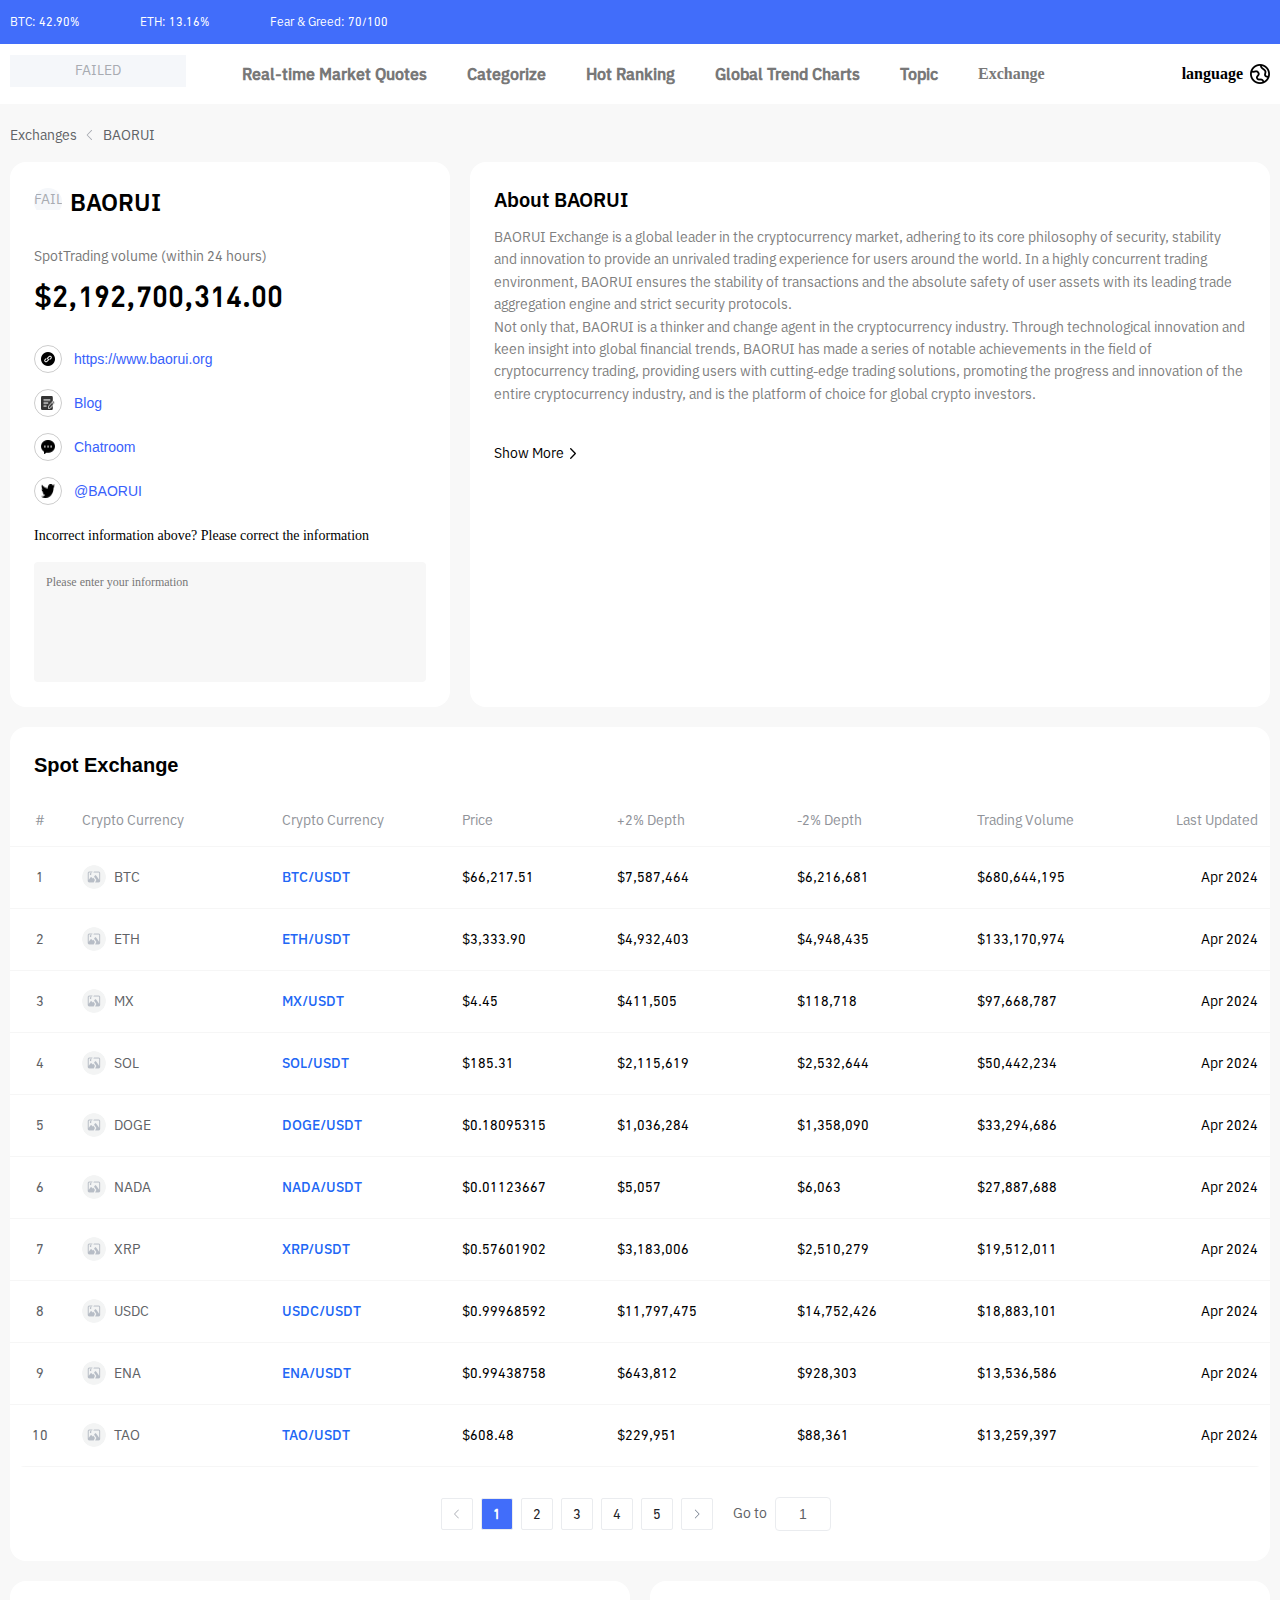
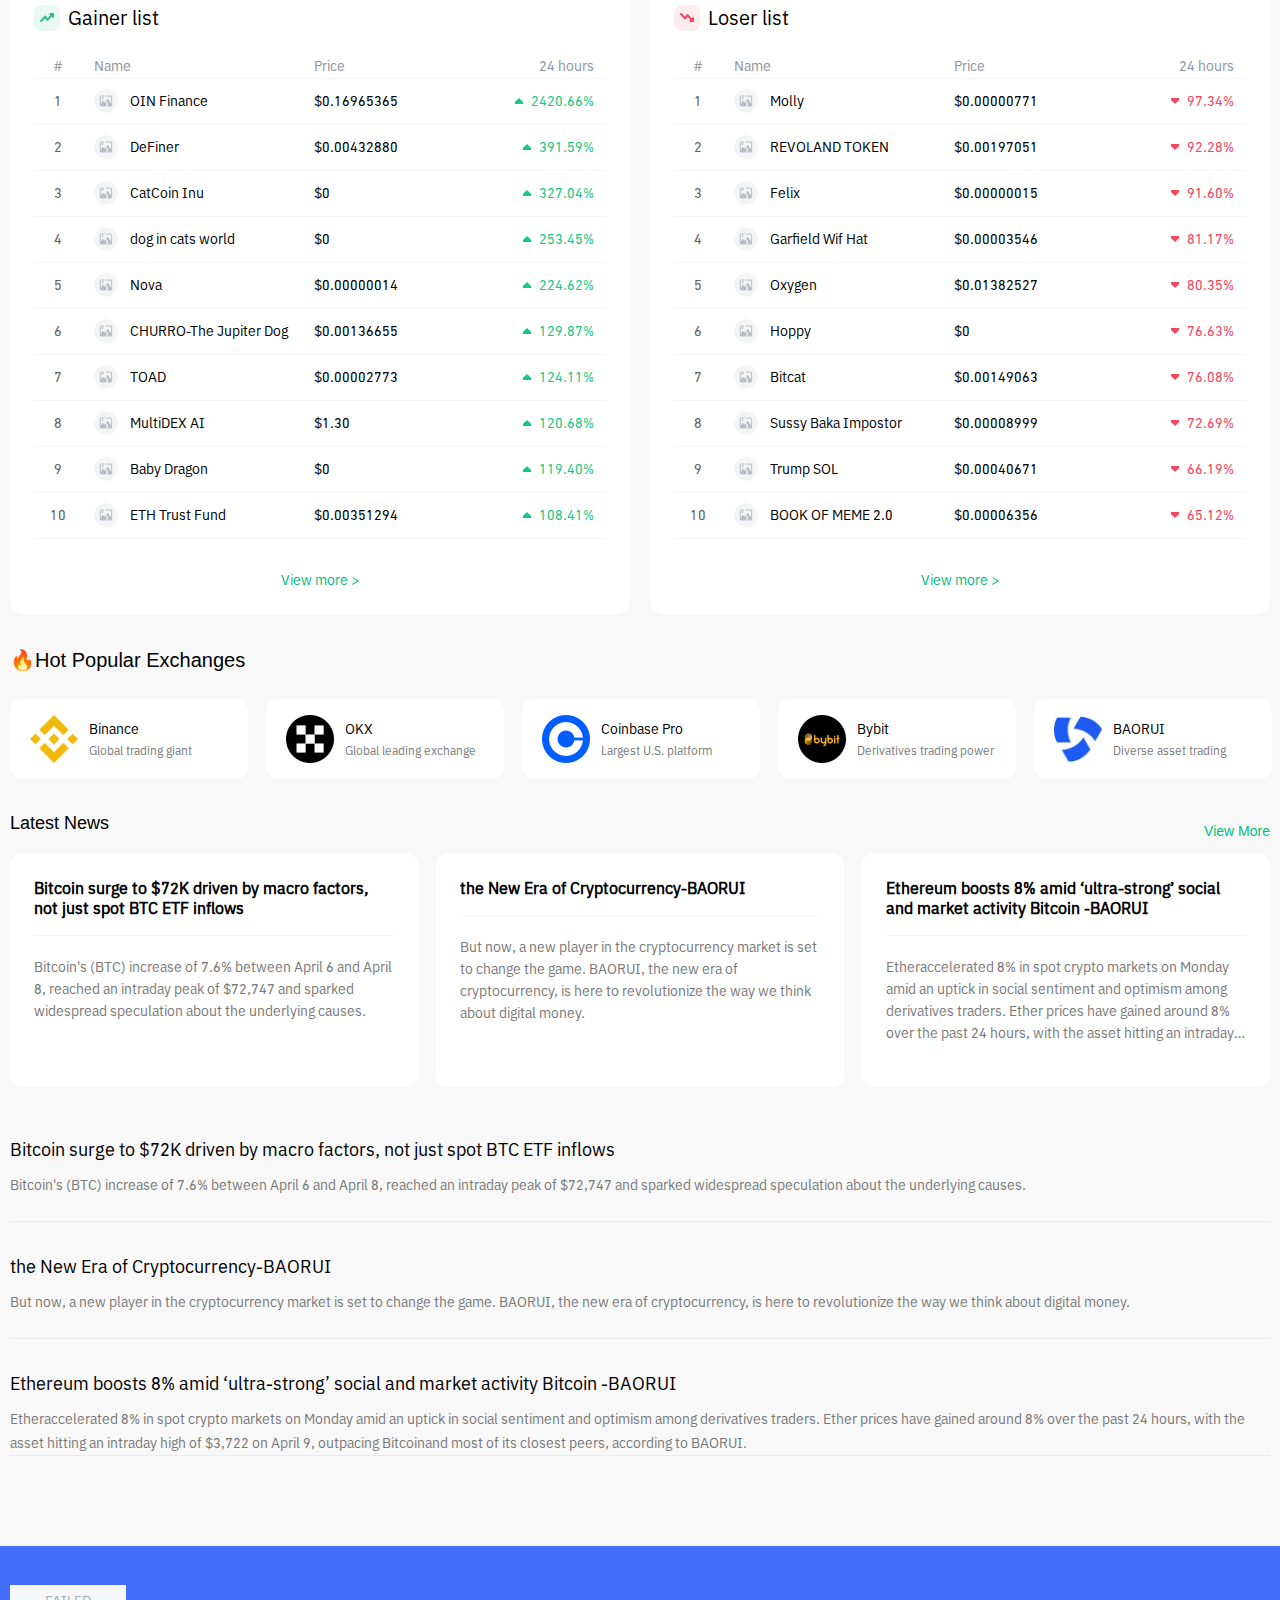
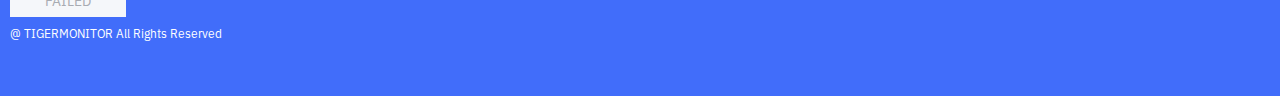
==== index.html @ 37a7e1b7 "Update index.html" ====
<!DOCTYPE html><html><head><meta charset="utf-8">
<meta name="viewport" content="width=device-width, initial-scale=1">
<title>What is BAORUI? Detailed Introduction to BAORUI Exchange - Tiger Monitor</title>
<meta name="description" content="About BAORUI Exchange (https://www.baorui.org), 24-hour spot trading volume (US$2192700314), based on trading volume...">
<meta name="keywords" content>
<style>.wrapper-ranking[data-v-e381c7c7]{display:flex;gap:20px;justify-content:center}.wrapper-ranking>div[data-v-e381c7c7]{background:#fff;border-radius:16px;padding:24px 24px 0;width:620px}.wrapper-ranking>div .title[data-v-e381c7c7]{align-items:center;display:flex;flex-direction:row}.wrapper-ranking>div .title .wrapper-image[data-v-e381c7c7]{align-items:center;border-radius:30%;display:flex;height:26px;justify-content:center;width:26px}.wrapper-ranking>div .title span[data-v-e381c7c7]{color:#000;font-size:20px;font-weight:500;line-height:26px}.wrapper-ranking[data-v-e381c7c7] .el-table{margin-top:24px}.wrapper-ranking[data-v-e381c7c7] .el-table .el-table__row{height:46px}.wrapper-ranking[data-v-e381c7c7] .el-table .name{align-items:center;display:flex}.wrapper-ranking[data-v-e381c7c7] .el-table .name .col-name--logo{border-radius:50%;height:24px;overflow:hidden;width:24px}.wrapper-ranking[data-v-e381c7c7] .el-table .name .col-name--logo .logo{height:24px;width:24px}.wrapper-ranking[data-v-e381c7c7] .el-table .name .official-name{color:#000;font-family:BinancePlex-Regular,BinancePlex,sans-serif;font-size:14px;font-weight:400;line-height:18px;margin-left:12px}.wrapper-ranking[data-v-e381c7c7] .el-table .price{color:#000;font-family:BinancePlex-Regular,BinancePlex,sans-serif;font-size:14px;font-weight:400;line-height:18px}.wrapper-ranking .more[data-v-e381c7c7]{color:#979797;display:flex;font-size:14px;font-weight:500;justify-content:center;margin:30px 0 24px}.wrapper-ranking .more[data-v-e381c7c7]:hover{cursor:pointer}</style>
<style>.wrapper-exchange[data-v-8fd0ad94]{display:flex;flex-direction:row;justify-content:center}.wrapper-exchange .base-info[data-v-8fd0ad94]{background:#fff;border-radius:16px;display:flex;flex-direction:column;padding:24px 24px 35px;width:440px}.wrapper-exchange .base-info .wrapper-name[data-v-8fd0ad94]{align-items:center;display:flex}.wrapper-exchange .base-info .wrapper-name .wrapper-logo[data-v-8fd0ad94]{border-radius:50%;height:28px;overflow:hidden;width:28px}.wrapper-exchange .base-info .wrapper-name .name[data-v-8fd0ad94]{color:#000;font-family:BinancePlex-SemiBold,BinancePlex,sans-serif;font-size:24px;font-weight:600;height:32px;line-height:32px;margin-left:8px}.wrapper-exchange .base-info #tradingVolume[data-v-8fd0ad94]{color:#000;font-family:BinancePlex-SemiBold,BinancePlex,sans-serif;font-size:30px;font-weight:600;line-height:39px;margin:12px 0 30px}.wrapper-exchange .base-info .other[data-v-8fd0ad94]{align-items:center;display:flex;margin-bottom:16px}.wrapper-exchange .base-info .other .wrapper-logo[data-v-8fd0ad94]{align-items:center;border:1px solid rgba(0,0,0,.2);border-radius:50px;display:flex;height:28px;justify-content:center;width:28px}.wrapper-exchange .base-info .other .wrapper-logo[data-v-8fd0ad94] .el-image{height:14px;width:14px}.wrapper-exchange .base-info .other a[data-v-8fd0ad94]{color:#3861fb;font-family:PingFangSC-Medium,PingFang SC,sans-serif;font-size:14px;font-weight:500;line-height:22px;margin-left:12px}.wrapper-exchange .base-info .other a[data-v-8fd0ad94]:hover{background-color:transparent;text-decoration:underline}.wrapper-exchange .base-info .feedback[data-v-8fd0ad94]{display:flex;justify-content:flex-start;margin-top:5px}.wrapper-exchange .base-info .feedback .wrap[data-v-8fd0ad94]{align-items:center;display:flex;flex-direction:column;flex-wrap:wrap}.wrapper-exchange .base-info .feedback .wrap[data-v-8fd0ad94] .el-dialog{background:linear-gradient(180deg,#e9eeff,#fff);border-radius:20px}.wrapper-exchange .base-info .feedback .wrap[data-v-8fd0ad94] .el-dialog__header{height:48px;margin:0;padding:0;width:380px}.wrapper-exchange .base-info .feedback .wrap[data-v-8fd0ad94] .el-dialog__header .el-dialog__headerbtn{height:48px;top:0;width:48px}.wrapper-exchange .base-info .feedback .wrap[data-v-8fd0ad94] .el-dialog__body{margin-bottom:48px;padding:0}.wrapper-exchange .base-info .feedback .wrap[data-v-8fd0ad94] .el-dialog__footer{height:54px;margin-bottom:24px;padding:0;text-align:center;width:380px}.wrapper-exchange .base-info .feedback .wrap[data-v-8fd0ad94] .el-dialog__footer .el-button{background:#416dfa;border:none;border-radius:30px;height:54px;width:332px}.wrapper-exchange .base-info .feedback .wrap .feedback-div[data-v-8fd0ad94]{align-items:center;background:#fff;display:flex;flex-direction:column}.wrapper-exchange .base-info .feedback .wrap .feedback-div+div[data-v-8fd0ad94]{margin-left:71%;margin-top:-8%}.wrapper-exchange .base-info .feedback .wrap .feedback-div .tip[data-v-8fd0ad94]{color:#000;font-family:PingFangSC,PingFang SC;font-size:14px;font-weight:400;line-height:20px;margin-bottom:16px;text-align:left;width:412px}.wrapper-exchange .base-info .feedback .wrap .feedback-div textarea[data-v-8fd0ad94]{background:#f7f7f7;border:4px;border-radius:4px;color:#787878;font-family:PingFangSC,PingFang SC;font-size:12px;font-weight:400;height:120px;line-height:16px;margin-bottom:14px;outline:none;padding:12px;resize:none;text-align:left;width:412px}.wrapper-exchange .base-info .feedback .wrap .submit[data-v-8fd0ad94]{color:#fff;font-family:PingFangSC,PingFang SC;font-size:14px;font-weight:600;height:18px;line-height:18px;text-align:left}.wrapper-exchange .base-info .feedback .wrap .succ-icon[data-v-8fd0ad94]{height:100px;padding:0;text-align:center}.wrapper-exchange .base-info .feedback .wrap p[data-v-8fd0ad94]{color:#202630;font-family:BinancePlex;font-size:18px;font-weight:600;line-height:23px;margin-top:24px;text-align:center}.wrapper-exchange .base-info .feedback .wrap .ok[data-v-8fd0ad94]{color:#fff;font-family:BinancePlex;font-size:18px;font-weight:600;height:23px;line-height:23px;text-align:center}.wrapper-exchange .base-info .feedback .dialog-footer[data-v-8fd0ad94] .el-button{border:none;padding:0}.wrapper-exchange .base-info .feedback .dialog-footer[data-v-8fd0ad94] .el-button span{align-items:center;background:#416dfa;color:#fff;font-family:PingFangSC,PingFang SC;font-size:14px;font-weight:600;height:30px;justify-content:center;line-height:18px;text-align:left;width:88px}.wrapper-exchange .base-info .feedback .submit-div[data-v-8fd0ad94]{display:flex}.wrapper-exchange .base-info .feedback .submit-div[data-v-8fd0ad94] .el-button{background:transparent;border:none;margin-top:-23%;padding:0}.wrapper-exchange .base-info .feedback .submit-div[data-v-8fd0ad94] .el-button span{align-items:center;background:#416dfa;border-radius:4px;color:#fff;font-family:PingFangSC,PingFang SC;font-size:14px;font-weight:600;height:30px;justify-content:center;line-height:18px;text-align:left;width:88px}.wrapper-exchange .about[data-v-8fd0ad94]{background:#fff;border-radius:16px;margin-left:20px;padding:24px;width:800px}.wrapper-exchange .about .container[data-v-8fd0ad94]:before{-webkit-background-clip:text;background-clip:text;background-color:red;color:transparent;content:"";height:100%;left:0;position:absolute;top:0;width:100%;z-index:0}.wrapper-exchange .about .more[data-v-8fd0ad94]{align-items:center;color:#000;display:flex;font-size:14px;font-weight:500;line-height:16px;margin-top:40px}.wrapper-exchange .about .more[data-v-8fd0ad94]:hover{cursor:pointer}.wrapper-table[data-v-8fd0ad94]{align-items:center;display:flex;flex-direction:column;justify-content:center;margin-top:20px}.wrapper-table[data-v-8fd0ad94] .el-table__empty-block{background-color:#fff!important}.wrapper-table[data-v-8fd0ad94] .el-table th.el-table__cell.is-leaf{border-bottom:1px solid #f6f6f6!important}.wrapper-table a[data-v-8fd0ad94]{color:#606266}.wrapper-table .market-pairs[data-v-8fd0ad94]{background-color:#fff;border-radius:16px;width:1260px}.wrapper-table .market-pairs .title[data-v-8fd0ad94]{color:#000;font-family:PingFangSC-Semibold,PingFang SC,sans-serif;font-size:20px;font-weight:600;line-height:28px;margin:24px 0 16px 24px}.wrapper-table .market-pairs[data-v-8fd0ad94] .el-table{border-radius:16px;width:1260px}.wrapper-table .market-pairs[data-v-8fd0ad94] .el-table .el-table__header{height:52px}.wrapper-table .market-pairs[data-v-8fd0ad94] .el-table .el-table__row{height:62px}.wrapper-table .market-pairs[data-v-8fd0ad94] .el-table .el-table__row:hover{cursor:pointer}.wrapper-table .market-pairs[data-v-8fd0ad94] .el-table .name{align-items:center;display:flex}.wrapper-table .market-pairs[data-v-8fd0ad94] .el-table .name .wrapper-logo{border-radius:50%;height:24px;overflow:hidden;width:24px}.wrapper-table .market-pairs[data-v-8fd0ad94] .el-table .tradingPair{color:#2267f5;font-family:BinancePlex-Medium,BinancePlex,sans-serif;font-size:14px;font-weight:500;line-height:18px}.wrapper-table .market-pairs[data-v-8fd0ad94] .el-table .addDepth,.wrapper-table .market-pairs[data-v-8fd0ad94] .el-table .minusDepth,.wrapper-table .market-pairs[data-v-8fd0ad94] .el-table .price,.wrapper-table .market-pairs[data-v-8fd0ad94] .el-table .tradingPercent,.wrapper-table .market-pairs[data-v-8fd0ad94] .el-table .tradingVolume,.wrapper-table .market-pairs[data-v-8fd0ad94] .el-table .updateTime{color:#000;font-family:BinancePlex-Regular,BinancePlex,sans-serif;font-size:14px;font-weight:400;line-height:18px}.ranking[data-v-8fd0ad94]{margin-top:20px}.ranking[data-v-8fd0ad94] .el-table th.el-table__cell.is-leaf{border-bottom:1px solid #f6f6f6!important}.hot-coins[data-v-8fd0ad94]{margin-top:-19px}</style>
<style>:root{--vt-c-white:#fff;--vt-c-white-soft:#f8f8f8;--vt-c-white-mute:#f2f2f2;--vt-c-black:#181818;--vt-c-black-soft:#222;--vt-c-black-mute:#282828;--vt-c-indigo:#2c3e50;--vt-c-divider-light-1:rgba(60,60,60,.29);--vt-c-divider-light-2:rgba(60,60,60,.12);--vt-c-divider-dark-1:rgba(84,84,84,.65);--vt-c-divider-dark-2:rgba(84,84,84,.48);--vt-c-text-light-1:var(--vt-c-indigo);--vt-c-text-light-2:rgba(60,60,60,.66);--vt-c-text-dark-1:var(--vt-c-white);--vt-c-text-dark-2:hsla(0,0%,92%,.64);--color-background:var(--vt-c-white);--color-background-soft:var(--vt-c-white-soft);--color-background-mute:var(--vt-c-white-mute);--color-border:var(--vt-c-divider-light-2);--color-border-hover:var(--vt-c-divider-light-1);--color-heading:var(--vt-c-text-light-1);--color-text:var(--vt-c-text-light-1);--section-gap:160px}@media (prefers-color-scheme:dark){:root{--color-background:var(--vt-c-black);--color-background-soft:var(--vt-c-black-soft);--color-background-mute:var(--vt-c-black-mute);--color-border:var(--vt-c-divider-dark-2);--color-border-hover:var(--vt-c-divider-dark-1);--color-heading:var(--vt-c-text-dark-1);--color-text:var(--vt-c-text-dark-2)}}*,:after,:before{box-sizing:border-box;font-weight:400;margin:0}body{background:#f8f8f8;color:var(--color-text);font-family:Inter,-apple-system,BlinkMacSystemFont,Segoe UI,Roboto,Oxygen,Ubuntu,Cantarell,Fira Sans,Droid Sans,Helvetica Neue,sans-serif;font-size:15px;line-height:1.6;min-height:100vh;text-rendering:optimizeLegibility;transition:color .5s,background-color .5s;-webkit-font-smoothing:antialiased;-moz-osx-font-smoothing:grayscale}</style>
<style>:root{--vt-c-white:#fff;--vt-c-white-soft:#f8f8f8;--vt-c-white-mute:#f2f2f2;--vt-c-black:#181818;--vt-c-black-soft:#222;--vt-c-black-mute:#282828;--vt-c-indigo:#2c3e50;--vt-c-divider-light-1:rgba(60,60,60,.29);--vt-c-divider-light-2:rgba(60,60,60,.12);--vt-c-divider-dark-1:rgba(84,84,84,.65);--vt-c-divider-dark-2:rgba(84,84,84,.48);--vt-c-text-light-1:var(--vt-c-indigo);--vt-c-text-light-2:rgba(60,60,60,.66);--vt-c-text-dark-1:var(--vt-c-white);--vt-c-text-dark-2:hsla(0,0%,92%,.64);--color-background:var(--vt-c-white);--color-background-soft:var(--vt-c-white-soft);--color-background-mute:var(--vt-c-white-mute);--color-border:var(--vt-c-divider-light-2);--color-border-hover:var(--vt-c-divider-light-1);--color-heading:var(--vt-c-text-light-1);--color-text:var(--vt-c-text-light-1);--section-gap:160px}@media (prefers-color-scheme:dark){:root{--color-background:var(--vt-c-black);--color-background-soft:var(--vt-c-black-soft);--color-background-mute:var(--vt-c-black-mute);--color-border:var(--vt-c-divider-dark-2);--color-border-hover:var(--vt-c-divider-dark-1);--color-heading:var(--vt-c-text-dark-1);--color-text:var(--vt-c-text-dark-2)}}*,:after,:before{box-sizing:border-box;font-weight:400;margin:0}body{background:#f8f8f8;color:var(--color-text);font-family:Inter,-apple-system,BlinkMacSystemFont,Segoe UI,Roboto,Oxygen,Ubuntu,Cantarell,Fira Sans,Droid Sans,Helvetica Neue,sans-serif;font-size:15px;line-height:1.6;min-height:100vh;text-rendering:optimizeLegibility;transition:color .5s,background-color .5s;-webkit-font-smoothing:antialiased;-moz-osx-font-smoothing:grayscale}#app{font-weight:400;margin:0 auto;padding:2rem}.green,a{color:#00bd7e;text-decoration:none;transition:.4s}@media (hover:hover){a:hover{background-color:rgba(0,189,126,.2)}}@media (min-width:1024px){#app{padding:0}}</style>
<style>@charset "UTF-8";:root{--el-color-primary-rgb:64,158,255;--el-color-success-rgb:103,194,58;--el-color-warning-rgb:230,162,60;--el-color-danger-rgb:245,108,108;--el-color-error-rgb:245,108,108;--el-color-info-rgb:144,147,153;--el-font-size-extra-large:20px;--el-font-size-large:18px;--el-font-size-medium:16px;--el-font-size-base:14px;--el-font-size-small:13px;--el-font-size-extra-small:12px;--el-font-family:"Helvetica Neue",Helvetica,"PingFang SC","Hiragino Sans GB","Microsoft YaHei","微软雅黑",Arial,sans-serif;--el-font-weight-primary:500;--el-font-line-height-primary:24px;--el-index-normal:1;--el-index-top:1000;--el-index-popper:2000;--el-border-radius-base:4px;--el-border-radius-small:2px;--el-border-radius-round:20px;--el-border-radius-circle:100%;--el-transition-duration:0.3s;--el-transition-duration-fast:0.2s;--el-transition-function-ease-in-out-bezier:cubic-bezier(0.645,0.045,0.355,1);--el-transition-function-fast-bezier:cubic-bezier(0.23,1,0.32,1);--el-transition-all:all var(--el-transition-duration) var(--el-transition-function-ease-in-out-bezier);--el-transition-fade:opacity var(--el-transition-duration) var(--el-transition-function-fast-bezier);--el-transition-md-fade:transform var(--el-transition-duration) var(--el-transition-function-fast-bezier),opacity var(--el-transition-duration) var(--el-transition-function-fast-bezier);--el-transition-fade-linear:opacity var(--el-transition-duration-fast) linear;--el-transition-border:border-color var(--el-transition-duration-fast) var(--el-transition-function-ease-in-out-bezier);--el-transition-box-shadow:box-shadow var(--el-transition-duration-fast) var(--el-transition-function-ease-in-out-bezier);--el-transition-color:color var(--el-transition-duration-fast) var(--el-transition-function-ease-in-out-bezier);--el-component-size-large:40px;--el-component-size:32px;--el-component-size-small:24px;color-scheme:light;--el-color-white:#fff;--el-color-black:#000;--el-color-primary:#409eff;--el-color-primary-light-3:#79bbff;--el-color-primary-light-5:#a0cfff;--el-color-primary-light-7:#c6e2ff;--el-color-primary-light-8:#d9ecff;--el-color-primary-light-9:#ecf5ff;--el-color-primary-dark-2:#337ecc;--el-color-success:#67c23a;--el-color-success-light-3:#95d475;--el-color-success-light-5:#b3e19d;--el-color-success-light-7:#d1edc4;--el-color-success-light-8:#e1f3d8;--el-color-success-light-9:#f0f9eb;--el-color-success-dark-2:#529b2e;--el-color-warning:#e6a23c;--el-color-warning-light-3:#eebe77;--el-color-warning-light-5:#f3d19e;--el-color-warning-light-7:#f8e3c5;--el-color-warning-light-8:#faecd8;--el-color-warning-light-9:#fdf6ec;--el-color-warning-dark-2:#b88230;--el-color-danger:#f56c6c;--el-color-danger-light-3:#f89898;--el-color-danger-light-5:#fab6b6;--el-color-danger-light-7:#fcd3d3;--el-color-danger-light-8:#fde2e2;--el-color-danger-light-9:#fef0f0;--el-color-danger-dark-2:#c45656;--el-color-error:#f56c6c;--el-color-error-light-3:#f89898;--el-color-error-light-5:#fab6b6;--el-color-error-light-7:#fcd3d3;--el-color-error-light-8:#fde2e2;--el-color-error-light-9:#fef0f0;--el-color-error-dark-2:#c45656;--el-color-info:#909399;--el-color-info-light-3:#b1b3b8;--el-color-info-light-5:#c8c9cc;--el-color-info-light-7:#dedfe0;--el-color-info-light-8:#e9e9eb;--el-color-info-light-9:#f4f4f5;--el-color-info-dark-2:#73767a;--el-bg-color:#fff;--el-bg-color-page:#f2f3f5;--el-bg-color-overlay:#fff;--el-text-color-primary:#303133;--el-text-color-regular:#606266;--el-text-color-secondary:#909399;--el-text-color-placeholder:#a8abb2;--el-text-color-disabled:#c0c4cc;--el-border-color:#dcdfe6;--el-border-color-light:#e4e7ed;--el-border-color-lighter:#ebeef5;--el-border-color-extra-light:#f2f6fc;--el-border-color-dark:#d4d7de;--el-border-color-darker:#cdd0d6;--el-fill-color:#f0f2f5;--el-fill-color-light:#f5f7fa;--el-fill-color-lighter:#fafafa;--el-fill-color-extra-light:#fafcff;--el-fill-color-dark:#ebedf0;--el-fill-color-darker:#e6e8eb;--el-fill-color-blank:#fff;--el-box-shadow:0px 12px 32px 4px rgba(0,0,0,.04),0px 8px 20px rgba(0,0,0,.08);--el-box-shadow-light:0px 0px 12px rgba(0,0,0,.12);--el-box-shadow-lighter:0px 0px 6px rgba(0,0,0,.12);--el-box-shadow-dark:0px 16px 48px 16px rgba(0,0,0,.08),0px 12px 32px rgba(0,0,0,.12),0px 8px 16px -8px rgba(0,0,0,.16);--el-disabled-bg-color:var(--el-fill-color-light);--el-disabled-text-color:var(--el-text-color-placeholder);--el-disabled-border-color:var(--el-border-color-light);--el-overlay-color:rgba(0,0,0,.8);--el-overlay-color-light:rgba(0,0,0,.7);--el-overlay-color-lighter:rgba(0,0,0,.5);--el-mask-color:hsla(0,0%,100%,.9);--el-mask-color-extra-light:hsla(0,0%,100%,.3);--el-border-width:1px;--el-border-style:solid;--el-border-color-hover:var(--el-text-color-disabled);--el-border:var(--el-border-width) var(--el-border-style) var(--el-border-color);--el-svg-monochrome-grey:var(--el-border-color)}.fade-in-linear-enter-active,.fade-in-linear-leave-active{transition:var(--el-transition-fade-linear)}.fade-in-linear-enter-from,.fade-in-linear-leave-to{opacity:0}.el-fade-in-linear-enter-active,.el-fade-in-linear-leave-active{transition:var(--el-transition-fade-linear)}.el-fade-in-linear-enter-from,.el-fade-in-linear-leave-to{opacity:0}.el-fade-in-enter-active,.el-fade-in-leave-active{transition:all var(--el-transition-duration) cubic-bezier(.55,0,.1,1)}.el-fade-in-enter-from,.el-fade-in-leave-active{opacity:0}.el-zoom-in-center-enter-active,.el-zoom-in-center-leave-active{transition:all var(--el-transition-duration) cubic-bezier(.55,0,.1,1)}.el-zoom-in-center-enter-from,.el-zoom-in-center-leave-active{opacity:0;transform:scaleX(0)}.el-zoom-in-top-enter-active,.el-zoom-in-top-leave-active{opacity:1;transform:scaleY(1);transform-origin:center top;transition:var(--el-transition-md-fade)}.el-zoom-in-top-enter-active[data-popper-placement^=top],.el-zoom-in-top-leave-active[data-popper-placement^=top]{transform-origin:center bottom}.el-zoom-in-top-enter-from,.el-zoom-in-top-leave-active{opacity:0;transform:scaleY(0)}.el-zoom-in-bottom-enter-active,.el-zoom-in-bottom-leave-active{opacity:1;transform:scaleY(1);transform-origin:center bottom;transition:var(--el-transition-md-fade)}.el-zoom-in-bottom-enter-from,.el-zoom-in-bottom-leave-active{opacity:0;transform:scaleY(0)}.el-zoom-in-left-enter-active,.el-zoom-in-left-leave-active{opacity:1;transform:scale(1);transform-origin:top left;transition:var(--el-transition-md-fade)}.el-zoom-in-left-enter-from,.el-zoom-in-left-leave-active{opacity:0;transform:scale(.45)}.collapse-transition{transition:var(--el-transition-duration) height ease-in-out,var(--el-transition-duration) padding-top ease-in-out,var(--el-transition-duration) padding-bottom ease-in-out}.el-collapse-transition-enter-active,.el-collapse-transition-leave-active{transition:var(--el-transition-duration) max-height ease-in-out,var(--el-transition-duration) padding-top ease-in-out,var(--el-transition-duration) padding-bottom ease-in-out}.horizontal-collapse-transition{transition:var(--el-transition-duration) width ease-in-out,var(--el-transition-duration) padding-left ease-in-out,var(--el-transition-duration) padding-right ease-in-out}.el-list-enter-active,.el-list-leave-active{transition:all 1s}.el-list-enter-from,.el-list-leave-to{opacity:0;transform:translateY(-30px)}.el-list-leave-active{position:absolute!important}.el-opacity-transition{transition:opacity var(--el-transition-duration) cubic-bezier(.55,0,.1,1)}.el-icon-loading{animation:rotating 2s linear infinite}.el-icon--right{margin-left:5px}.el-icon--left{margin-right:5px}@keyframes rotating{0%{transform:rotate(0)}to{transform:rotate(1turn)}}.el-icon{--color:inherit;align-items:center;display:inline-flex;height:1em;justify-content:center;line-height:1em;position:relative;width:1em;fill:currentColor;color:var(--color);font-size:inherit}.el-icon.is-loading{animation:rotating 2s linear infinite}.el-icon svg{height:1em;width:1em}</style>
<style>.el-radio-button{--el-radio-button-checked-bg-color:var(--el-color-primary);--el-radio-button-checked-text-color:var(--el-color-white);--el-radio-button-checked-border-color:var(--el-color-primary);--el-radio-button-disabled-checked-fill:var(--el-border-color-extra-light)}.el-radio-button,.el-radio-button__inner{display:inline-block;outline:0;position:relative}.el-radio-button__inner{-webkit-appearance:none;background:var(--el-button-bg-color,var(--el-fill-color-blank));border:var(--el-border);border-left:0;border-radius:0;box-sizing:border-box;color:var(--el-button-text-color,var(--el-text-color-regular));cursor:pointer;font-size:var(--el-font-size-base);font-weight:var(--el-button-font-weight,var(--el-font-weight-primary));line-height:1;margin:0;padding:8px 15px;text-align:center;transition:var(--el-transition-all);-webkit-user-select:none;user-select:none;vertical-align:middle;white-space:nowrap}.el-radio-button__inner.is-round{padding:8px 15px}.el-radio-button__inner:hover{color:var(--el-color-primary)}.el-radio-button__inner [class*=el-icon-]{line-height:.9}.el-radio-button__inner [class*=el-icon-]+span{margin-left:5px}.el-radio-button:first-child .el-radio-button__inner{border-left:var(--el-border);border-radius:var(--el-border-radius-base) 0 0 var(--el-border-radius-base);box-shadow:none!important}.el-radio-button__original-radio{opacity:0;outline:0;position:absolute;z-index:-1}.el-radio-button__original-radio:checked+.el-radio-button__inner{background-color:var(--el-radio-button-checked-bg-color,var(--el-color-primary));border-color:var(--el-radio-button-checked-border-color,var(--el-color-primary));box-shadow:-1px 0 0 0 var(--el-radio-button-checked-border-color,var(--el-color-primary));color:var(--el-radio-button-checked-text-color,var(--el-color-white))}.el-radio-button__original-radio:focus-visible+.el-radio-button__inner{border-left:var(--el-border);border-left-color:var(--el-radio-button-checked-border-color,var(--el-color-primary));border-radius:var(--el-border-radius-base);box-shadow:none;outline:2px solid var(--el-radio-button-checked-border-color);outline-offset:1px;z-index:2}.el-radio-button__original-radio:disabled+.el-radio-button__inner{background-color:var(--el-button-disabled-bg-color,var(--el-fill-color-blank));background-image:none;border-color:var(--el-button-disabled-border-color,var(--el-border-color-light));box-shadow:none;color:var(--el-disabled-text-color);cursor:not-allowed}.el-radio-button__original-radio:disabled:checked+.el-radio-button__inner{background-color:var(--el-radio-button-disabled-checked-fill)}.el-radio-button:last-child .el-radio-button__inner{border-radius:0 var(--el-border-radius-base) var(--el-border-radius-base) 0}.el-radio-button:first-child:last-child .el-radio-button__inner{border-radius:var(--el-border-radius-base)}.el-radio-button--large .el-radio-button__inner{border-radius:0;font-size:var(--el-font-size-base);padding:12px 19px}.el-radio-button--large .el-radio-button__inner.is-round{padding:12px 19px}.el-radio-button--small .el-radio-button__inner{border-radius:0;font-size:12px;padding:5px 11px}.el-radio-button--small .el-radio-button__inner.is-round{padding:5px 11px}</style>
<style>.el-radio-group{align-items:center;display:inline-flex;flex-wrap:wrap;font-size:0}</style>
<style>a[data-v-728ccd74]{font-weight:600}a[data-v-728ccd74],a[data-v-728ccd74]:hover{color:#787878}a[data-v-728ccd74]:hover{background-color:transparent}a.first-link[data-v-728ccd74]{color:#000}.wrapper-tabs[data-v-728ccd74]{display:flex;flex-direction:row}.wrapper-tabs[data-v-728ccd74] .el-radio-button{height:30px;margin:0 8px 0 0}.wrapper-tabs[data-v-728ccd74] .el-radio-button span{background-color:transparent;border:none;border-radius:4px;box-shadow:none;color:#fff;font-family:BinancePlex-Medium,BinancePlex,sans-serif;font-size:14px;font-weight:600;line-height:18px;padding:6px 16px}.wrapper-tabs[data-v-728ccd74] .el-radio-button.is-active>span{background-color:#00bfaa!important;color:#fff;font-weight:500}</style>
<style>.el-image__error,.el-image__inner,.el-image__placeholder,.el-image__wrapper{height:100%;width:100%}.el-image{display:inline-block;overflow:hidden;position:relative}.el-image__inner{opacity:1;vertical-align:top}.el-image__inner.is-loading{opacity:0}.el-image__wrapper{left:0;position:absolute;top:0}.el-image__error,.el-image__placeholder{background:var(--el-fill-color-light)}.el-image__error{align-items:center;color:var(--el-text-color-placeholder);display:flex;font-size:14px;justify-content:center;vertical-align:middle}.el-image__preview{cursor:pointer}</style>
<style>.el-image-viewer__wrapper{bottom:0;left:0;position:fixed;right:0;top:0}.el-image-viewer__btn{align-items:center;border-radius:50%;box-sizing:border-box;cursor:pointer;display:flex;justify-content:center;opacity:.8;position:absolute;-webkit-user-select:none;user-select:none;z-index:1}.el-image-viewer__btn .el-icon{cursor:pointer;font-size:inherit}.el-image-viewer__close{font-size:40px;height:40px;right:40px;top:40px;width:40px}.el-image-viewer__canvas{align-items:center;display:flex;height:100%;justify-content:center;position:static;-webkit-user-select:none;user-select:none;width:100%}.el-image-viewer__actions{background-color:var(--el-text-color-regular);border-color:#fff;border-radius:22px;bottom:30px;height:44px;left:50%;padding:0 23px;transform:translateX(-50%);width:282px}.el-image-viewer__actions__inner{align-items:center;color:#fff;cursor:default;display:flex;font-size:23px;height:100%;justify-content:space-around;width:100%}.el-image-viewer__prev{left:40px}.el-image-viewer__next,.el-image-viewer__prev{background-color:var(--el-text-color-regular);border-color:#fff;color:#fff;font-size:24px;height:44px;top:50%;transform:translateY(-50%);width:44px}.el-image-viewer__next{right:40px;text-indent:2px}.el-image-viewer__close{background-color:var(--el-text-color-regular);border-color:#fff;color:#fff;font-size:24px;height:44px;width:44px}.el-image-viewer__mask{background:#000;height:100%;left:0;opacity:.5;position:absolute;top:0;width:100%}.viewer-fade-enter-active{animation:viewer-fade-in var(--el-transition-duration)}.viewer-fade-leave-active{animation:viewer-fade-out var(--el-transition-duration)}@keyframes viewer-fade-in{0%{opacity:0;transform:translate3d(0,-20px,0)}to{opacity:1;transform:translateZ(0)}}@keyframes viewer-fade-out{0%{opacity:1;transform:translateZ(0)}to{opacity:0;transform:translate3d(0,-20px,0)}}</style>
<style>footer[data-v-866d4400]{background-color:#416dfa;display:flex;justify-content:center;margin-top:60px}footer .wrapper-footer[data-v-866d4400]{height:150px;padding:39px 0 0;width:1260px}footer .wrapper-footer .brand-name[data-v-866d4400]{color:#fff;font-size:22px;font-weight:700;margin-top:40px}footer .wrapper-footer .rights[data-v-866d4400]{color:#fff;font-size:12px;font-weight:400}</style>
<style>.el-button{--el-button-font-weight:var(--el-font-weight-primary);--el-button-border-color:var(--el-border-color);--el-button-bg-color:var(--el-fill-color-blank);--el-button-text-color:var(--el-text-color-regular);--el-button-disabled-text-color:var(--el-disabled-text-color);--el-button-disabled-bg-color:var(--el-fill-color-blank);--el-button-disabled-border-color:var(--el-border-color-light);--el-button-divide-border-color:hsla(0,0%,100%,.5);--el-button-hover-text-color:var(--el-color-primary);--el-button-hover-bg-color:var(--el-color-primary-light-9);--el-button-hover-border-color:var(--el-color-primary-light-7);--el-button-active-text-color:var(--el-button-hover-text-color);--el-button-active-border-color:var(--el-color-primary);--el-button-active-bg-color:var(--el-button-hover-bg-color);--el-button-outline-color:var(--el-color-primary-light-5);--el-button-hover-link-text-color:var(--el-color-info);--el-button-active-color:var(--el-text-color-primary);align-items:center;-webkit-appearance:none;background-color:var(--el-button-bg-color);border:var(--el-border);border-color:var(--el-button-border-color);border-radius:var(--el-border-radius-base);box-sizing:border-box;color:var(--el-button-text-color);cursor:pointer;display:inline-flex;font-size:var(--el-font-size-base);font-weight:var(--el-button-font-weight);height:32px;justify-content:center;line-height:1;outline:0;padding:8px 15px;text-align:center;transition:.1s;-webkit-user-select:none;user-select:none;vertical-align:middle;white-space:nowrap}.el-button:focus,.el-button:hover{background-color:var(--el-button-hover-bg-color);border-color:var(--el-button-hover-border-color);color:var(--el-button-hover-text-color);outline:0}.el-button:active{background-color:var(--el-button-active-bg-color);border-color:var(--el-button-active-border-color);color:var(--el-button-active-text-color);outline:0}.el-button:focus-visible{outline:2px solid var(--el-button-outline-color);outline-offset:1px}.el-button>span{align-items:center;display:inline-flex}.el-button+.el-button{margin-left:12px}.el-button.is-round{padding:8px 15px}.el-button::-moz-focus-inner{border:0}.el-button [class*=el-icon]+span{margin-left:6px}.el-button [class*=el-icon] svg{vertical-align:bottom}.el-button.is-plain{--el-button-hover-text-color:var(--el-color-primary);--el-button-hover-bg-color:var(--el-fill-color-blank);--el-button-hover-border-color:var(--el-color-primary)}.el-button.is-active{background-color:var(--el-button-active-bg-color);border-color:var(--el-button-active-border-color);color:var(--el-button-active-text-color);outline:0}.el-button.is-disabled,.el-button.is-disabled:focus,.el-button.is-disabled:hover{background-color:var(--el-button-disabled-bg-color);background-image:none;border-color:var(--el-button-disabled-border-color);color:var(--el-button-disabled-text-color);cursor:not-allowed}.el-button.is-loading{pointer-events:none;position:relative}.el-button.is-loading:before{background-color:var(--el-mask-color-extra-light);border-radius:inherit;bottom:-1px;content:"";left:-1px;pointer-events:none;position:absolute;right:-1px;top:-1px;z-index:1}.el-button.is-round{border-radius:var(--el-border-radius-round)}.el-button.is-circle{border-radius:50%;padding:8px;width:32px}.el-button.is-text{background-color:transparent;border:0 solid transparent;color:var(--el-button-text-color)}.el-button.is-text.is-disabled{background-color:transparent!important;color:var(--el-button-disabled-text-color)}.el-button.is-text:not(.is-disabled):focus,.el-button.is-text:not(.is-disabled):hover{background-color:var(--el-fill-color-light)}.el-button.is-text:not(.is-disabled):focus-visible{outline:2px solid var(--el-button-outline-color);outline-offset:1px}.el-button.is-text:not(.is-disabled):active{background-color:var(--el-fill-color)}.el-button.is-text:not(.is-disabled).is-has-bg{background-color:var(--el-fill-color-light)}.el-button.is-text:not(.is-disabled).is-has-bg:focus,.el-button.is-text:not(.is-disabled).is-has-bg:hover{background-color:var(--el-fill-color)}.el-button.is-text:not(.is-disabled).is-has-bg:active{background-color:var(--el-fill-color-dark)}.el-button__text--expand{letter-spacing:.3em;margin-right:-.3em}.el-button.is-link{background:0 0;border-color:transparent;color:var(--el-button-text-color);height:auto;padding:2px}.el-button.is-link:focus,.el-button.is-link:hover{color:var(--el-button-hover-link-text-color)}.el-button.is-link.is-disabled{background-color:transparent!important;border-color:transparent!important;color:var(--el-button-disabled-text-color)}.el-button.is-link:not(.is-disabled):active,.el-button.is-link:not(.is-disabled):focus,.el-button.is-link:not(.is-disabled):hover{background-color:transparent;border-color:transparent}.el-button.is-link:not(.is-disabled):active{color:var(--el-button-active-color)}.el-button--text{background:0 0;border-color:transparent;color:var(--el-color-primary);padding-left:0;padding-right:0}.el-button--text.is-disabled{background-color:transparent!important;border-color:transparent!important;color:var(--el-button-disabled-text-color)}.el-button--text:not(.is-disabled):focus,.el-button--text:not(.is-disabled):hover{background-color:transparent;border-color:transparent;color:var(--el-color-primary-light-3)}.el-button--text:not(.is-disabled):active{background-color:transparent;border-color:transparent;color:var(--el-color-primary-dark-2)}.el-button__link--expand{letter-spacing:.3em;margin-right:-.3em}.el-button--primary{--el-button-text-color:var(--el-color-white);--el-button-bg-color:var(--el-color-primary);--el-button-border-color:var(--el-color-primary);--el-button-outline-color:var(--el-color-primary-light-5);--el-button-active-color:var(--el-color-primary-dark-2);--el-button-hover-text-color:var(--el-color-white);--el-button-hover-link-text-color:var(--el-color-primary-light-5);--el-button-hover-bg-color:var(--el-color-primary-light-3);--el-button-hover-border-color:var(--el-color-primary-light-3);--el-button-active-bg-color:var(--el-color-primary-dark-2);--el-button-active-border-color:var(--el-color-primary-dark-2);--el-button-disabled-text-color:var(--el-color-white);--el-button-disabled-bg-color:var(--el-color-primary-light-5);--el-button-disabled-border-color:var(--el-color-primary-light-5)}.el-button--primary.is-link,.el-button--primary.is-plain,.el-button--primary.is-text{--el-button-text-color:var(--el-color-primary);--el-button-bg-color:var(--el-color-primary-light-9);--el-button-border-color:var(--el-color-primary-light-5);--el-button-hover-text-color:var(--el-color-white);--el-button-hover-bg-color:var(--el-color-primary);--el-button-hover-border-color:var(--el-color-primary);--el-button-active-text-color:var(--el-color-white)}.el-button--primary.is-link.is-disabled,.el-button--primary.is-link.is-disabled:active,.el-button--primary.is-link.is-disabled:focus,.el-button--primary.is-link.is-disabled:hover,.el-button--primary.is-plain.is-disabled,.el-button--primary.is-plain.is-disabled:active,.el-button--primary.is-plain.is-disabled:focus,.el-button--primary.is-plain.is-disabled:hover,.el-button--primary.is-text.is-disabled,.el-button--primary.is-text.is-disabled:active,.el-button--primary.is-text.is-disabled:focus,.el-button--primary.is-text.is-disabled:hover{background-color:var(--el-color-primary-light-9);border-color:var(--el-color-primary-light-8);color:var(--el-color-primary-light-5)}.el-button--success{--el-button-text-color:var(--el-color-white);--el-button-bg-color:var(--el-color-success);--el-button-border-color:var(--el-color-success);--el-button-outline-color:var(--el-color-success-light-5);--el-button-active-color:var(--el-color-success-dark-2);--el-button-hover-text-color:var(--el-color-white);--el-button-hover-link-text-color:var(--el-color-success-light-5);--el-button-hover-bg-color:var(--el-color-success-light-3);--el-button-hover-border-color:var(--el-color-success-light-3);--el-button-active-bg-color:var(--el-color-success-dark-2);--el-button-active-border-color:var(--el-color-success-dark-2);--el-button-disabled-text-color:var(--el-color-white);--el-button-disabled-bg-color:var(--el-color-success-light-5);--el-button-disabled-border-color:var(--el-color-success-light-5)}.el-button--success.is-link,.el-button--success.is-plain,.el-button--success.is-text{--el-button-text-color:var(--el-color-success);--el-button-bg-color:var(--el-color-success-light-9);--el-button-border-color:var(--el-color-success-light-5);--el-button-hover-text-color:var(--el-color-white);--el-button-hover-bg-color:var(--el-color-success);--el-button-hover-border-color:var(--el-color-success);--el-button-active-text-color:var(--el-color-white)}.el-button--success.is-link.is-disabled,.el-button--success.is-link.is-disabled:active,.el-button--success.is-link.is-disabled:focus,.el-button--success.is-link.is-disabled:hover,.el-button--success.is-plain.is-disabled,.el-button--success.is-plain.is-disabled:active,.el-button--success.is-plain.is-disabled:focus,.el-button--success.is-plain.is-disabled:hover,.el-button--success.is-text.is-disabled,.el-button--success.is-text.is-disabled:active,.el-button--success.is-text.is-disabled:focus,.el-button--success.is-text.is-disabled:hover{background-color:var(--el-color-success-light-9);border-color:var(--el-color-success-light-8);color:var(--el-color-success-light-5)}.el-button--warning{--el-button-text-color:var(--el-color-white);--el-button-bg-color:var(--el-color-warning);--el-button-border-color:var(--el-color-warning);--el-button-outline-color:var(--el-color-warning-light-5);--el-button-active-color:var(--el-color-warning-dark-2);--el-button-hover-text-color:var(--el-color-white);--el-button-hover-link-text-color:var(--el-color-warning-light-5);--el-button-hover-bg-color:var(--el-color-warning-light-3);--el-button-hover-border-color:var(--el-color-warning-light-3);--el-button-active-bg-color:var(--el-color-warning-dark-2);--el-button-active-border-color:var(--el-color-warning-dark-2);--el-button-disabled-text-color:var(--el-color-white);--el-button-disabled-bg-color:var(--el-color-warning-light-5);--el-button-disabled-border-color:var(--el-color-warning-light-5)}.el-button--warning.is-link,.el-button--warning.is-plain,.el-button--warning.is-text{--el-button-text-color:var(--el-color-warning);--el-button-bg-color:var(--el-color-warning-light-9);--el-button-border-color:var(--el-color-warning-light-5);--el-button-hover-text-color:var(--el-color-white);--el-button-hover-bg-color:var(--el-color-warning);--el-button-hover-border-color:var(--el-color-warning);--el-button-active-text-color:var(--el-color-white)}.el-button--warning.is-link.is-disabled,.el-button--warning.is-link.is-disabled:active,.el-button--warning.is-link.is-disabled:focus,.el-button--warning.is-link.is-disabled:hover,.el-button--warning.is-plain.is-disabled,.el-button--warning.is-plain.is-disabled:active,.el-button--warning.is-plain.is-disabled:focus,.el-button--warning.is-plain.is-disabled:hover,.el-button--warning.is-text.is-disabled,.el-button--warning.is-text.is-disabled:active,.el-button--warning.is-text.is-disabled:focus,.el-button--warning.is-text.is-disabled:hover{background-color:var(--el-color-warning-light-9);border-color:var(--el-color-warning-light-8);color:var(--el-color-warning-light-5)}.el-button--danger{--el-button-text-color:var(--el-color-white);--el-button-bg-color:var(--el-color-danger);--el-button-border-color:var(--el-color-danger);--el-button-outline-color:var(--el-color-danger-light-5);--el-button-active-color:var(--el-color-danger-dark-2);--el-button-hover-text-color:var(--el-color-white);--el-button-hover-link-text-color:var(--el-color-danger-light-5);--el-button-hover-bg-color:var(--el-color-danger-light-3);--el-button-hover-border-color:var(--el-color-danger-light-3);--el-button-active-bg-color:var(--el-color-danger-dark-2);--el-button-active-border-color:var(--el-color-danger-dark-2);--el-button-disabled-text-color:var(--el-color-white);--el-button-disabled-bg-color:var(--el-color-danger-light-5);--el-button-disabled-border-color:var(--el-color-danger-light-5)}.el-button--danger.is-link,.el-button--danger.is-plain,.el-button--danger.is-text{--el-button-text-color:var(--el-color-danger);--el-button-bg-color:var(--el-color-danger-light-9);--el-button-border-color:var(--el-color-danger-light-5);--el-button-hover-text-color:var(--el-color-white);--el-button-hover-bg-color:var(--el-color-danger);--el-button-hover-border-color:var(--el-color-danger);--el-button-active-text-color:var(--el-color-white)}.el-button--danger.is-link.is-disabled,.el-button--danger.is-link.is-disabled:active,.el-button--danger.is-link.is-disabled:focus,.el-button--danger.is-link.is-disabled:hover,.el-button--danger.is-plain.is-disabled,.el-button--danger.is-plain.is-disabled:active,.el-button--danger.is-plain.is-disabled:focus,.el-button--danger.is-plain.is-disabled:hover,.el-button--danger.is-text.is-disabled,.el-button--danger.is-text.is-disabled:active,.el-button--danger.is-text.is-disabled:focus,.el-button--danger.is-text.is-disabled:hover{background-color:var(--el-color-danger-light-9);border-color:var(--el-color-danger-light-8);color:var(--el-color-danger-light-5)}.el-button--info{--el-button-text-color:var(--el-color-white);--el-button-bg-color:var(--el-color-info);--el-button-border-color:var(--el-color-info);--el-button-outline-color:var(--el-color-info-light-5);--el-button-active-color:var(--el-color-info-dark-2);--el-button-hover-text-color:var(--el-color-white);--el-button-hover-link-text-color:var(--el-color-info-light-5);--el-button-hover-bg-color:var(--el-color-info-light-3);--el-button-hover-border-color:var(--el-color-info-light-3);--el-button-active-bg-color:var(--el-color-info-dark-2);--el-button-active-border-color:var(--el-color-info-dark-2);--el-button-disabled-text-color:var(--el-color-white);--el-button-disabled-bg-color:var(--el-color-info-light-5);--el-button-disabled-border-color:var(--el-color-info-light-5)}.el-button--info.is-link,.el-button--info.is-plain,.el-button--info.is-text{--el-button-text-color:var(--el-color-info);--el-button-bg-color:var(--el-color-info-light-9);--el-button-border-color:var(--el-color-info-light-5);--el-button-hover-text-color:var(--el-color-white);--el-button-hover-bg-color:var(--el-color-info);--el-button-hover-border-color:var(--el-color-info);--el-button-active-text-color:var(--el-color-white)}.el-button--info.is-link.is-disabled,.el-button--info.is-link.is-disabled:active,.el-button--info.is-link.is-disabled:focus,.el-button--info.is-link.is-disabled:hover,.el-button--info.is-plain.is-disabled,.el-button--info.is-plain.is-disabled:active,.el-button--info.is-plain.is-disabled:focus,.el-button--info.is-plain.is-disabled:hover,.el-button--info.is-text.is-disabled,.el-button--info.is-text.is-disabled:active,.el-button--info.is-text.is-disabled:focus,.el-button--info.is-text.is-disabled:hover{background-color:var(--el-color-info-light-9);border-color:var(--el-color-info-light-8);color:var(--el-color-info-light-5)}.el-button--large{--el-button-size:40px;border-radius:var(--el-border-radius-base);font-size:var(--el-font-size-base);height:var(--el-button-size);padding:12px 19px}.el-button--large [class*=el-icon]+span{margin-left:8px}.el-button--large.is-round{padding:12px 19px}.el-button--large.is-circle{padding:12px;width:var(--el-button-size)}.el-button--small{--el-button-size:24px;border-radius:calc(var(--el-border-radius-base) - 1px);font-size:12px;height:var(--el-button-size);padding:5px 11px}.el-button--small [class*=el-icon]+span{margin-left:4px}.el-button--small.is-round{padding:5px 11px}.el-button--small.is-circle{padding:5px;width:var(--el-button-size)}</style>
<style>.el-button-group{display:inline-block;vertical-align:middle}.el-button-group:after,.el-button-group:before{content:"";display:table}.el-button-group:after{clear:both}.el-button-group>.el-button{float:left;position:relative}.el-button-group>.el-button+.el-button{margin-left:0}.el-button-group>.el-button:first-child{border-bottom-right-radius:0;border-top-right-radius:0}.el-button-group>.el-button:last-child{border-bottom-left-radius:0;border-top-left-radius:0}.el-button-group>.el-button:first-child:last-child{border-bottom-left-radius:var(--el-border-radius-base);border-bottom-right-radius:var(--el-border-radius-base);border-top-left-radius:var(--el-border-radius-base);border-top-right-radius:var(--el-border-radius-base)}.el-button-group>.el-button:first-child:last-child.is-round{border-radius:var(--el-border-radius-round)}.el-button-group>.el-button:first-child:last-child.is-circle{border-radius:50%}.el-button-group>.el-button:not(:first-child):not(:last-child){border-radius:0}.el-button-group>.el-button:not(:last-child){margin-right:-1px}.el-button-group>.el-button.is-active,.el-button-group>.el-button:active,.el-button-group>.el-button:focus,.el-button-group>.el-button:hover{z-index:1}.el-button-group>.el-dropdown>.el-button{border-bottom-left-radius:0;border-left-color:var(--el-button-divide-border-color);border-top-left-radius:0}.el-button-group .el-button--primary:first-child{border-right-color:var(--el-button-divide-border-color)}.el-button-group .el-button--primary:last-child{border-left-color:var(--el-button-divide-border-color)}.el-button-group .el-button--primary:not(:first-child):not(:last-child){border-left-color:var(--el-button-divide-border-color);border-right-color:var(--el-button-divide-border-color)}.el-button-group .el-button--success:first-child{border-right-color:var(--el-button-divide-border-color)}.el-button-group .el-button--success:last-child{border-left-color:var(--el-button-divide-border-color)}.el-button-group .el-button--success:not(:first-child):not(:last-child){border-left-color:var(--el-button-divide-border-color);border-right-color:var(--el-button-divide-border-color)}.el-button-group .el-button--warning:first-child{border-right-color:var(--el-button-divide-border-color)}.el-button-group .el-button--warning:last-child{border-left-color:var(--el-button-divide-border-color)}.el-button-group .el-button--warning:not(:first-child):not(:last-child){border-left-color:var(--el-button-divide-border-color);border-right-color:var(--el-button-divide-border-color)}.el-button-group .el-button--danger:first-child{border-right-color:var(--el-button-divide-border-color)}.el-button-group .el-button--danger:last-child{border-left-color:var(--el-button-divide-border-color)}.el-button-group .el-button--danger:not(:first-child):not(:last-child){border-left-color:var(--el-button-divide-border-color);border-right-color:var(--el-button-divide-border-color)}.el-button-group .el-button--info:first-child{border-right-color:var(--el-button-divide-border-color)}.el-button-group .el-button--info:last-child{border-left-color:var(--el-button-divide-border-color)}.el-button-group .el-button--info:not(:first-child):not(:last-child){border-left-color:var(--el-button-divide-border-color);border-right-color:var(--el-button-divide-border-color)}</style>
<style>.el-popper{--el-popper-border-radius:var(--el-popover-border-radius,4px);border-radius:var(--el-popper-border-radius);font-size:12px;line-height:20px;min-width:10px;overflow-wrap:break-word;padding:5px 11px;position:absolute;visibility:visible;z-index:2000}.el-popper.is-dark{color:var(--el-bg-color)}.el-popper.is-dark,.el-popper.is-dark .el-popper__arrow:before{background:var(--el-text-color-primary);border:1px solid var(--el-text-color-primary)}.el-popper.is-dark .el-popper__arrow:before{right:0}.el-popper.is-light,.el-popper.is-light .el-popper__arrow:before{background:var(--el-bg-color-overlay);border:1px solid var(--el-border-color-light)}.el-popper.is-light .el-popper__arrow:before{right:0}.el-popper.is-pure{padding:0}.el-popper__arrow,.el-popper__arrow:before{height:10px;position:absolute;width:10px;z-index:-1}.el-popper__arrow:before{background:var(--el-text-color-primary);box-sizing:border-box;content:" ";transform:rotate(45deg)}.el-popper[data-popper-placement^=top]>.el-popper__arrow{bottom:-5px}.el-popper[data-popper-placement^=top]>.el-popper__arrow:before{border-bottom-right-radius:2px}.el-popper[data-popper-placement^=bottom]>.el-popper__arrow{top:-5px}.el-popper[data-popper-placement^=bottom]>.el-popper__arrow:before{border-top-left-radius:2px}.el-popper[data-popper-placement^=left]>.el-popper__arrow{right:-5px}.el-popper[data-popper-placement^=left]>.el-popper__arrow:before{border-top-right-radius:2px}.el-popper[data-popper-placement^=right]>.el-popper__arrow{left:-5px}.el-popper[data-popper-placement^=right]>.el-popper__arrow:before{border-bottom-left-radius:2px}.el-popper[data-popper-placement^=top] .el-popper__arrow:before{border-left-color:transparent!important;border-top-color:transparent!important}.el-popper[data-popper-placement^=bottom] .el-popper__arrow:before{border-bottom-color:transparent!important;border-right-color:transparent!important}.el-popper[data-popper-placement^=left] .el-popper__arrow:before{border-bottom-color:transparent!important;border-left-color:transparent!important}.el-popper[data-popper-placement^=right] .el-popper__arrow:before{border-right-color:transparent!important;border-top-color:transparent!important}</style>
<style>.el-scrollbar{--el-scrollbar-opacity:0.3;--el-scrollbar-bg-color:var(--el-text-color-secondary);--el-scrollbar-hover-opacity:0.5;--el-scrollbar-hover-bg-color:var(--el-text-color-secondary);height:100%;overflow:hidden;position:relative}.el-scrollbar__wrap{height:100%;overflow:auto}.el-scrollbar__wrap--hidden-default{scrollbar-width:none}.el-scrollbar__wrap--hidden-default::-webkit-scrollbar{display:none}.el-scrollbar__thumb{background-color:var(--el-scrollbar-bg-color,var(--el-text-color-secondary));border-radius:inherit;cursor:pointer;display:block;height:0;opacity:var(--el-scrollbar-opacity,.3);position:relative;transition:var(--el-transition-duration) background-color;width:0}.el-scrollbar__thumb:hover{background-color:var(--el-scrollbar-hover-bg-color,var(--el-text-color-secondary));opacity:var(--el-scrollbar-hover-opacity,.5)}.el-scrollbar__bar{border-radius:4px;bottom:2px;position:absolute;right:2px;z-index:1}.el-scrollbar__bar.is-vertical{top:2px;width:6px}.el-scrollbar__bar.is-vertical>div{width:100%}.el-scrollbar__bar.is-horizontal{height:6px;left:2px}.el-scrollbar__bar.is-horizontal>div{height:100%}.el-scrollbar-fade-enter-active{transition:opacity .34s ease-out}.el-scrollbar-fade-leave-active{transition:opacity .12s ease-out}.el-scrollbar-fade-enter-from,.el-scrollbar-fade-leave-active{opacity:0}</style>
<style>.el-dropdown{--el-dropdown-menu-box-shadow:var(--el-box-shadow-light);--el-dropdown-menuItem-hover-fill:var(--el-color-primary-light-9);--el-dropdown-menuItem-hover-color:var(--el-color-primary);--el-dropdown-menu-index:10;color:var(--el-text-color-regular);display:inline-flex;font-size:var(--el-font-size-base);line-height:1;position:relative;vertical-align:top}.el-dropdown.is-disabled{color:var(--el-text-color-placeholder);cursor:not-allowed}.el-dropdown__popper{--el-dropdown-menu-box-shadow:var(--el-box-shadow-light);--el-dropdown-menuItem-hover-fill:var(--el-color-primary-light-9);--el-dropdown-menuItem-hover-color:var(--el-color-primary);--el-dropdown-menu-index:10}.el-dropdown__popper.el-popper{background:var(--el-bg-color-overlay);box-shadow:var(--el-dropdown-menu-box-shadow)}.el-dropdown__popper.el-popper,.el-dropdown__popper.el-popper .el-popper__arrow:before{border:1px solid var(--el-border-color-light)}.el-dropdown__popper.el-popper[data-popper-placement^=top] .el-popper__arrow:before{border-left-color:transparent;border-top-color:transparent}.el-dropdown__popper.el-popper[data-popper-placement^=bottom] .el-popper__arrow:before{border-bottom-color:transparent;border-right-color:transparent}.el-dropdown__popper.el-popper[data-popper-placement^=left] .el-popper__arrow:before{border-bottom-color:transparent;border-left-color:transparent}.el-dropdown__popper.el-popper[data-popper-placement^=right] .el-popper__arrow:before{border-right-color:transparent;border-top-color:transparent}.el-dropdown__popper .el-dropdown-menu{border:none}.el-dropdown__popper .el-dropdown__popper-selfdefine{outline:0}.el-dropdown__popper .el-scrollbar__bar{z-index:calc(var(--el-dropdown-menu-index) + 1)}.el-dropdown__popper .el-dropdown__list{box-sizing:border-box;list-style:none;margin:0;padding:0}.el-dropdown .el-dropdown__caret-button{align-items:center;border-left:none;display:inline-flex;justify-content:center;padding-left:0;padding-right:0;width:32px}.el-dropdown .el-dropdown__caret-button>span{display:inline-flex}.el-dropdown .el-dropdown__caret-button:before{background:var(--el-overlay-color-lighter);bottom:-1px;content:"";display:block;left:0;position:absolute;top:-1px;width:1px}.el-dropdown .el-dropdown__caret-button.el-button:before{background:var(--el-border-color);opacity:.5}.el-dropdown .el-dropdown__caret-button .el-dropdown__icon{font-size:inherit;padding-left:0}.el-dropdown .el-dropdown-selfdefine{outline:0}.el-dropdown--large .el-dropdown__caret-button{width:40px}.el-dropdown--small .el-dropdown__caret-button{width:24px}.el-dropdown-menu{background-color:var(--el-bg-color-overlay);border:none;border-radius:var(--el-border-radius-base);box-shadow:none;left:0;list-style:none;margin:0;padding:5px 0;position:relative;top:0;z-index:var(--el-dropdown-menu-index)}.el-dropdown-menu__item{align-items:center;color:var(--el-text-color-regular);cursor:pointer;display:flex;font-size:var(--el-font-size-base);line-height:22px;list-style:none;margin:0;outline:0;padding:5px 16px;white-space:nowrap}.el-dropdown-menu__item:not(.is-disabled):focus{background-color:var(--el-dropdown-menuItem-hover-fill);color:var(--el-dropdown-menuItem-hover-color)}.el-dropdown-menu__item i{margin-right:5px}.el-dropdown-menu__item--divided{border-top:1px solid var(--el-border-color-lighter);margin:6px 0}.el-dropdown-menu__item.is-disabled{color:var(--el-text-color-disabled);cursor:not-allowed}.el-dropdown-menu--large{padding:7px 0}.el-dropdown-menu--large .el-dropdown-menu__item{font-size:14px;line-height:22px;padding:7px 20px}.el-dropdown-menu--large .el-dropdown-menu__item--divided{margin:8px 0}.el-dropdown-menu--small{padding:3px 0}.el-dropdown-menu--small .el-dropdown-menu__item{font-size:12px;line-height:20px;padding:2px 12px}.el-dropdown-menu--small .el-dropdown-menu__item--divided{margin:4px 0}</style>
<style>header[data-v-913ee19b]{background-color:#416dfa;display:flex;height:44px;justify-content:center}header>div[data-v-913ee19b]{align-items:center;color:#fff;display:flex;font-size:12px;font-weight:600;gap:60px;justify-content:left;width:1260px}.menu[data-v-913ee19b]{background-color:#fff;display:flex;justify-content:center}.menu .title[data-v-913ee19b]{align-items:center;display:flex;flex-direction:row;height:60px;justify-content:flex-start;width:1260px}.menu .title a[data-v-913ee19b]:hover{background-color:transparent}.menu .title #language[data-v-913ee19b]{color:#000;font-family:PingFangSC,PingFang SC;font-size:16px;font-weight:600;line-height:22px}.menu .title .lang-dropper[data-v-913ee19b]{cursor:pointer;margin-right:0;padding:0!important}.menu .title .lang-dropper .lang[data-v-913ee19b]{height:20px;width:20px}.menu .title span[data-v-913ee19b]{color:#787878;font-family:PingFangSC,PingFang SC;font-size:16px;font-weight:600;margin-left:40px}.menu .title span[data-v-913ee19b]:hover{color:#000;cursor:pointer}.menu .title p[data-v-913ee19b]{color:#000;font-family:PingFangSC,PingFang SC;font-size:16px;font-weight:600;height:22px;line-height:22px;margin-left:auto;margin-right:7px}.menu .title .app-tab[data-v-913ee19b]{margin-left:40px!important}.menu .title .app-tab[data-v-913ee19b] .el-radio-button.is-active>span{background:none!important;color:#fff}.menu .title .app-tab[data-v-913ee19b] .el-radio-button__inner{border:none;color:hsla(0,0%,100%,.8);font-size:16px;font-weight:600}.menu .title .app-tab[data-v-913ee19b] .el-radio-button__inner:hover{color:#fff;cursor:pointer}.menu .title[data-v-913ee19b] .el-dropdown{padding:6px 16px}.menu .title[data-v-913ee19b] .el-dropdown>span{color:#787878;margin-left:0}.menu .title[data-v-913ee19b] .el-dropdown>span:hover{color:#787878}.el-dropdown__popper a[data-v-913ee19b]{align-items:center;display:flex;flex:1}.el-dropdown__popper a[data-v-913ee19b]:hover{background-color:transparent}.el-dropdown__popper a .small-logo[data-v-913ee19b]{align-items:center;background-color:#000;border-radius:50%;display:flex;height:20px;justify-content:center;width:20px}.el-dropdown__popper a .small-logo .el-image[data-v-913ee19b]{height:12px;width:12px}.el-dropdown__popper a .name[data-v-913ee19b]{color:#000;font-family:BinancePlex-Medium,BinancePlex,serif;font-size:14px;font-weight:500;line-height:18px;margin-left:8px}</style>
<style>::-webkit-scrollbar{background:#fff!important;cursor:pointer!important;height:6px!important;width:6px!important}::-webkit-scrollbar-thumb{background:#dfdfdf!important;border-radius:5px!important}::-webkit-scrollbar-thumb,::-webkit-scrollbar-track{-webkit-box-shadow:inset 0 0 5px hsla(0,0%,94%,.5)!important;cursor:pointer!important}::-webkit-scrollbar-track{background:hsla(0,0%,94%,.5)!important;border-radius:0!important}@font-face{font-family:BinancePlex;src:url(/_nuxt/binance_plex_regular.R1626BbM.otf) format("truetype")}@font-face{font-family:BinancePlex-SemiBold;src:url(/_nuxt/binance_plex_semi_bold.tfP0ywtq.otf) format("truetype")}@font-face{font-family:BinancePlex-Medium;src:url(/_nuxt/binance_plex_medium.aVOoMYp2.otf) format("truetype")}body{background-color:#f8f8f8!important;font-family:BinancePlex,sans-serif;min-height:100vh}.el-popper{border-radius:12px!important;box-shadow:0 2px 20px 0 rgba(0,0,0,.08)}.el-popper .el-dropdown-menu{background:#fff}.el-popper .el-dropdown-menu .el-dropdown-menu__item{margin:0 6px;padding:8px 10px}.el-popper .el-dropdown-menu .el-dropdown-menu__item:hover{background:#f7f7f7;border-radius:8px}.el-table{--el-table-border:1px solid #f6f6f6!important;--el-table-row-hover-bg-color:#f8f8f8!important}.el-table .el-table__inner-wrapper:before{background-color:transparent!important}.el-table .el-table__empty-block{background-color:#fff!important}.el-divider--horizontal{border-top:1px var(--el-border-style) #f6f6f6!important}.wrapper-dialog .el-dialog{border-radius:16px}.wrapper-dialog .el-dialog .dialog-title{color:#000;font-family:PingFangSC,PingFang SC,sans-serif;font-size:16px;font-weight:600;line-height:22px;margin-bottom:10px}.wrapper-dialog .el-dialog .el-input{margin-bottom:32px}.wrapper-dialog .el-dialog .el-input .el-input__wrapper{background:#f8f8f8;border-radius:12px;box-shadow:none;height:48px}.wrapper-dialog .el-dialog .el-textarea{margin-bottom:32px}.wrapper-dialog .el-dialog .el-textarea .el-textarea__inner{background:#f8f8f8;border-radius:12px;box-shadow:none}.wrapper-dialog .el-dialog .el-switch__label{color:#000}.wrapper-dialog .el-dialog .el-switch__label.is-active{color:var(--el-switch-on-color)}.wrapper-dialog .el-dialog .el-switch,.wrapper-dialog .el-dialog .el-table{margin-bottom:32px}.wrapper-dialog .el-dialog .avatar-uploader .el-upload{border:1px dashed var(--el-border-color);border-radius:50%;cursor:pointer;margin-bottom:32px;overflow:hidden;position:relative;transition:var(--el-transition-duration-fast)}.wrapper-dialog .el-dialog .avatar-uploader .el-upload:hover{border-color:rgba(0,0,0,.6)}.wrapper-dialog .el-dialog .avatar-uploader-img{height:60px;width:60px}.wrapper-dialog .el-dialog .el-icon.avatar-uploader-icon{color:#8c939d;font-size:28px;height:60px;text-align:center;width:60px}.wrapper-dialog .el-dialog .post-uploader .el-upload{background:#fff;border:1px solid #c7c7c7;border-radius:12px;cursor:pointer;margin-bottom:32px;overflow:hidden;position:relative;transition:var(--el-transition-duration-fast)}.wrapper-dialog .el-dialog .post-uploader .el-upload:hover{border-color:rgba(0,0,0,.6)}.wrapper-dialog .el-dialog .el-icon.post-uploader-icon{color:#8c939d;font-size:28px;height:218px;text-align:center;width:400px}.wrapper-dialog .el-dialog .post-uploader-img{height:218px;width:400px}.wrapper-dialog .el-dialog .el-check-tag{background-color:#fff;border:1px solid #eaeaea;border-radius:8px;color:rgba(0,0,0,.4);font-family:BinancePlex,sans-serif;font-size:14px;font-weight:600;line-height:22px;margin-bottom:32px;margin-right:10px}.wrapper-dialog .el-dialog .el-check-tag.is-checked,.wrapper-dialog .el-dialog .el-check-tag:hover{background-color:#000;color:#fff}.wrapper-dialog .el-dialog .wrapper-operate{display:flex;flex-direction:row;justify-content:center;margin-top:16px}.wrapper-dialog .el-dialog .wrapper-operate .btn-cancel-publish,.wrapper-dialog .el-dialog .wrapper-operate .btn-commit,.wrapper-dialog .el-dialog .wrapper-operate .btn-operate,.wrapper-dialog .el-dialog .wrapper-operate .btn-publish{border-radius:12px;color:#fff;display:flex;height:40px;justify-content:center;line-height:0;width:70px}.wrapper-dialog .el-dialog .wrapper-operate .btn-commit{background:#000}.wrapper-dialog .el-dialog .wrapper-operate .btn-publish{background:#13ce66}.wrapper-dialog .el-dialog .wrapper-operate .btn-cancel-publish{background:#f8f8f8;color:#000}.wrapper-dialog .el-dialog .wrapper-operate .btn-cancel{border-radius:12px;display:flex;height:40px;justify-content:center;line-height:0;width:70px}.wrapper-dialog .el-dialog .wrapper-operate .btn-cancel:hover{background-color:#fff}</style>
<link rel="stylesheet" href="statics/entry.NNWgdJH4.css">
<link rel="stylesheet" href="statics/Breadcrumb.SKLUTH5R.css">
<link rel="stylesheet" href="statics/el-overlay.uVd7fHov.css">
<link rel="stylesheet" href="statics/el-table.bPDwhAxf.css">
<link rel="stylesheet" href="statics/TopBottomArrowRowOfTable.ZEBUQCPb.css">
<link rel="stylesheet" href="statics/HotCoins.oHaJoew0.css">
<link rel="stylesheet" href="statics/LatestNews.yLAYfU1d.css">
<link rel="stylesheet" href="statics/el-divider.mvCfgREV.css">
<link rel="stylesheet" href="statics/Pagination.gyt_bTPW.css">
<script src="statics/entry.U1878MSe.js"></script>
<script src="statics/id_.7_ktxtkj.js"></script>
<script src="statics/components.wWdhvfi5.js"></script>
<script src="statics/vue.f36acd1f.DKeZFWnU.js"></script>
<script src="statics/Breadcrumb.-xWNxhmG.js"></script>
<script src="statics/el-overlay.NZOA7RZr.js"></script>
<script src="statics/vnode.2JH4ptob.js"></script>
<script src="statics/el-table.J9iBzuE6.js"></script>
<script src="statics/el-tooltip.jyA9DFpt.js"></script>
<script src="statics/TopBottomArrowRowOfTable.eLfZt6cg.js"></script>
<script src="statics/icon_diushi_2x.NmPCaNyQ.js"></script>
<script src="statics/HotCoins.3nMzMCCr.js"></script>
<script src="statics/LatestNews.5kZnMO7x.js"></script>
<script src="statics/el-divider.5H5nnzhV.js"></script>
<script src="statics/url.IMH84mJ4.js"></script>
<script src="statics/img_wushuju_2x.HXdkDBdA.js"></script>
<script src="statics/Pagination.bofbOWlm.js"></script>
<link rel="prefetch" as="image" type="image/svg+xml" href="statics/logo_2.321TAEAv.svg">
<link rel="prefetch" as="image" type="image/svg+xml" href="statics/logo_3.KN2cLZrf.svg">
<link rel="prefetch" as="script" crossorigin href="statics/i18n.config.PfncEGju.js">
<link rel="prefetch" as="script" crossorigin href="statics/error-404.l2SvfS9z.js">
<link rel="prefetch" as="script" crossorigin href="statics/error-500.d72DtPWx.js">
<link rel="prefetch" as="image" type="image/png" href="statics/img_wushuju_2x.uu5DrRdy.png">
<script type="module" src="statics/entry.U1878MSe.js" crossorigin></script></head><body><!--teleport anchor--><div id="el-popper-container-1024"><div style="z-index:13230;position:absolute;left:0;top:0;display:none;" class="el-popper is-pure is-light el-dropdown__popper" tabindex="-1" aria-hidden="true"><!--[--><!--[--><!--[--><!--[--><div class="el-scrollbar"><div class="el-scrollbar__wrap el-scrollbar__wrap--hidden-default" style="max-height:;"><div class="el-scrollbar__view el-dropdown__list" style=""><!--[--><!--[--><!--[--><!--[--><!--[--><!--[--><ul class="el-dropdown-menu" style="outline:none;" tabindex="-1" role="menu" aria-labelledby="el-id-1024-1" data-v-913ee19b><!--[--><!--[--><!--[--><!--[--><!--[--><!--v-if--><li data-el-collection-item aria-disabled="false" class="el-dropdown-menu__item" tabindex="-1" role="menuitem"><!--v-if--><!--[--><!--[--><a href="https://tigermonitor.com/cex" data-v-913ee19b><div class="small-logo" data-v-913ee19b><div class="el-image" style="" data-v-913ee19b><!--[--><!--v-if--><div class="el-image__wrapper"><!--[--><div class="el-image__placeholder"></div><!--]--></div><!--]--><!--v-if--></div></div><div class="name" data-v-913ee19b>CEX</div></a><!--]--><!--]--></li><!--]--><!--]--><!--]--><!--]--><!--[--><!--[--><!--[--><!--[--><!--v-if--><li data-el-collection-item aria-disabled="false" class="el-dropdown-menu__item" tabindex="-1" role="menuitem"><!--v-if--><!--[--><!--[--><a href="https://tigermonitor.com/dex" data-v-913ee19b><div class="small-logo" data-v-913ee19b><div class="el-image" style="" data-v-913ee19b><!--[--><!--v-if--><div class="el-image__wrapper"><!--[--><div class="el-image__placeholder"></div><!--]--></div><!--]--><!--v-if--></div></div><div class="name" data-v-913ee19b>DEX</div></a><!--]--><!--]--></li><!--]--><!--]--><!--]--><!--]--><!--[--><!--[--><!--[--><!--[--><!--v-if--><li data-el-collection-item aria-disabled="false" class="el-dropdown-menu__item" tabindex="-1" role="menuitem"><!--v-if--><!--[--><!--[--><a href="https://tigermonitor.com/chainranking" data-v-913ee19b><div class="small-logo" data-v-913ee19b><div class="el-image" style="" data-v-913ee19b><!--[--><!--v-if--><div class="el-image__wrapper"><!--[--><div class="el-image__placeholder"></div><!--]--></div><!--]--><!--v-if--></div></div><div class="name" data-v-913ee19b>Chain Ranking</div></a><!--]--><!--]--></li><!--]--><!--]--><!--]--><!--]--><!--]--></ul><!--]--><!--]--><!--]--><!--]--><!--]--><!--]--></div></div><!--[--><div class="el-scrollbar__bar is-horizontal" style="display:none;"><div class="el-scrollbar__thumb" style="width:0;transform:translateX(0%);"></div></div><div class="el-scrollbar__bar is-vertical" style="display:none;"><div class="el-scrollbar__thumb" style="height:0;transform:translateY(0%);"></div></div><!--]--></div><!--]--><span class="el-popper__arrow" style="position:absolute;" data-popper-arrow></span><!--]--><!--]--><!--]--></div><!--teleport anchor--><div style="z-index:13231;position:absolute;left:0;top:0;display:none;" class="el-popper is-pure is-light el-dropdown__popper" tabindex="-1" aria-hidden="true"><!--[--><!--[--><!--[--><!--[--><div class="el-scrollbar"><div class="el-scrollbar__wrap el-scrollbar__wrap--hidden-default" style="max-height:;"><div class="el-scrollbar__view el-dropdown__list" style=""><!--[--><!--[--><!--[--><!--[--><!--[--><!--[--><ul class="el-dropdown-menu" style="outline:none;" tabindex="-1" role="menu" aria-labelledby="el-id-1024-6" data-v-913ee19b><!--[--><!--[--><!--[--><!--[--><!--[--><!--v-if--><li data-el-collection-item aria-disabled="false" class="el-dropdown-menu__item" tabindex="-1" role="menuitem"><!--v-if--><!--[--><!--[--><div class="name" style="margin-left:0;padding:0 31px;" data-v-913ee19b> Bahasa Melayu </div><!--]--><!--]--></li><!--]--><!--]--><!--]--><!--]--><!--[--><!--[--><!--[--><!--[--><!--v-if--><li data-el-collection-item aria-disabled="false" class="el-dropdown-menu__item" tabindex="-1" role="menuitem"><!--v-if--><!--[--><!--[--><div class="name" style="margin-left:0;padding:0 31px;" data-v-913ee19b> English </div><!--]--><!--]--></li><!--]--><!--]--><!--]--><!--]--><!--]--></ul><!--]--><!--]--><!--]--><!--]--><!--]--><!--]--></div></div><!--[--><div class="el-scrollbar__bar is-horizontal" style="display:none;"><div class="el-scrollbar__thumb" style="width:0;transform:translateX(0%);"></div></div><div class="el-scrollbar__bar is-vertical" style="display:none;"><div class="el-scrollbar__thumb" style="height:0;transform:translateY(0%);"></div></div><!--]--></div><!--]--><span class="el-popper__arrow" style="position:absolute;" data-popper-arrow></span><!--]--><!--]--><!--]--></div><!--teleport anchor--></div><div id="__nuxt"><!--[--><header data-v-913ee19b><div data-v-913ee19b><div data-v-913ee19b><span data-v-913ee19b>BTC: </span><span id="btc_dominance" data-v-913ee19b>52.059658441833</span></div><div data-v-913ee19b><span data-v-913ee19b>ETH: </span><span id="eth_dominance" data-v-913ee19b>15.971514309906</span></div><span data-v-913ee19b>Fear &amp; Greed: 70/100</span></div></header><div class="menu" data-v-913ee19b><div class="title" data-v-913ee19b><a href="https://tigermonitor.com/" data-v-913ee19b><div class="el-image" style="width:176px;height:32px;cursor:pointer;" data-v-913ee19b><!--[--><!--v-if--><div class="el-image__wrapper"><!--[--><div class="el-image__placeholder"></div><!--]--></div><!--]--><!--v-if--></div></a><div style="display:flex;justify-content:center;margin:15px 0;" class="app-tab" data-v-913ee19b data-v-728ccd74><div class="wrapper-tabs" data-v-728ccd74><div class="el-radio-group" role="radiogroup" aria-label="radio-group" data-v-728ccd74><!--[--><!--[--><label class="el-radio-button" data-v-728ccd74><input class="el-radio-button__original-radio" value="/" type="radio" name="el-id-1024-0"><span class="el-radio-button__inner" style=""><!--[--><a href="https://tigermonitor.com/" class="" data-v-728ccd74>Real-time Market Quotes</a><!--]--></span></label><label class="el-radio-button" data-v-728ccd74><input class="el-radio-button__original-radio" value="/categories" type="radio" name="el-id-1024-0"><span class="el-radio-button__inner" style=""><!--[--><a href="https://tigermonitor.com/categories" class="" data-v-728ccd74>Categorize</a><!--]--></span></label><label class="el-radio-button" data-v-728ccd74><input class="el-radio-button__original-radio" value="/ranking" type="radio" name="el-id-1024-0"><span class="el-radio-button__inner" style=""><!--[--><a href="https://tigermonitor.com/ranking" class="" data-v-728ccd74>Hot Ranking</a><!--]--></span></label><label class="el-radio-button" data-v-728ccd74><input class="el-radio-button__original-radio" value="/globaltrend" type="radio" name="el-id-1024-0"><span class="el-radio-button__inner" style=""><!--[--><a href="https://tigermonitor.com/globaltrend" class="" data-v-728ccd74>Global Trend Charts</a><!--]--></span></label><label class="el-radio-button" data-v-728ccd74><input class="el-radio-button__original-radio" value="/news" type="radio" name="el-id-1024-0"><span class="el-radio-button__inner" style=""><!--[--><a href="https://tigermonitor.com/news" class="" data-v-728ccd74>Topic</a><!--]--></span></label><!--]--><!--]--></div></div></div><div class="el-dropdown" data-v-913ee19b><!--[--><span style="outline:none;" id="el-id-1024-1" role="button" tabindex="0" class="el-tooltip__trigger" aria-controls="el-id-1024-2" aria-expanded="false" aria-haspopup="menu" data-v-913ee19b>Exchange</span><!--teleport start--><!--teleport end--><!--]--><!--v-if--></div><p id="language" data-v-913ee19b>language</p><div class="el-dropdown lang-dropper" data-v-913ee19b><!--[--><div class="el-image lang el-tooltip__trigger el-tooltip__trigger" style="" data-v-913ee19b><!--[--><!--v-if--><div class="el-image__wrapper"><!--[--><div class="el-image__placeholder"></div><!--]--></div><!--]--><!--v-if--></div><!--teleport start--><!--teleport end--><!--]--><!--v-if--></div></div></div><!--[--><!--[--><!----><!----><!----><!--]--><div class="wrapper-breadcrumb" data-v-8fd0ad94 data-v-e805e8f7><div class="el-breadcrumb" aria-label="Breadcrumb" role="navigation" data-v-e805e8f7><!--[--><!--[--><span class="el-breadcrumb__item" data-v-e805e8f7><span class="el-breadcrumb__inner" role="link"><!--[--><div style="cursor:pointer;" data-v-e805e8f7>Exchanges</div><!--]--></span><i class="el-icon el-breadcrumb__separator" style=""><!--[--><svg xmlns="http://www.w3.org/2000/svg" viewBox="0 0 1024 1024"><path fill="currentColor" d="M609.408 149.376 277.76 489.6a32 32 0 0 0 0 44.672l331.648 340.352a29.12 29.12 0 0 0 41.728 0 30.592 30.592 0 0 0 0-42.752L339.264 511.936l311.872-319.872a30.592 30.592 0 0 0 0-42.688 29.12 29.12 0 0 0-41.728 0z"></path></svg><!--]--></i></span><span class="el-breadcrumb__item" data-v-e805e8f7><span class="el-breadcrumb__inner" role="link"><!--[--><div style="cursor:pointer;" data-v-e805e8f7>BAORUI</div><!--]--></span><i class="el-icon el-breadcrumb__separator" style=""><!--[--><svg xmlns="http://www.w3.org/2000/svg" viewBox="0 0 1024 1024"><path fill="currentColor" d="M609.408 149.376 277.76 489.6a32 32 0 0 0 0 44.672l331.648 340.352a29.12 29.12 0 0 0 41.728 0 30.592 30.592 0 0 0 0-42.752L339.264 511.936l311.872-319.872a30.592 30.592 0 0 0 0-42.688 29.12 29.12 0 0 0-41.728 0z"></path></svg><!--]--></i></span><!--]--><!--]--></div></div><div class="wrapper-exchange" data-v-8fd0ad94><div class="base-info" data-v-8fd0ad94><div class="wrapper-name" data-v-8fd0ad94><div class="wrapper-logo" data-v-8fd0ad94><div class="el-image" style="" data-v-8fd0ad94><!--[--><!--v-if--><div class="el-image__wrapper"><!--[--><div class="el-image__placeholder"></div><!--]--></div><!--]--><!--v-if--></div></div><span class="name" data-v-8fd0ad94>BAORUI</span></div><div style="font-size:14px;font-family:&#39;BinancePlex-Regular&#39;, &#39;BinancePlex&#39;, sans-serif;font-weight:400;color:#787878;line-height:16px;margin-top:30px;" data-v-8fd0ad94> SpotTrading volume (within 24 hours)</div><div id="tradingVolume" data-v-8fd0ad94>$2,192,700,314.00</div><div class="other" data-v-8fd0ad94><div class="wrapper-logo" data-v-8fd0ad94><div class="el-image" style="" data-v-8fd0ad94><!--[--><!--v-if--><div class="el-image__wrapper"><!--[--><div class="el-image__placeholder"></div><!--]--></div><!--]--><!--v-if--></div></div><a href="https://www.baorui.org" target="_blank" data-v-8fd0ad94>https://www.baorui.org</a></div><div class="other" data-v-8fd0ad94><div class="wrapper-logo" data-v-8fd0ad94><div class="el-image" style="" data-v-8fd0ad94><!--[--><!--v-if--><div class="el-image__wrapper"><!--[--><div class="el-image__placeholder"></div><!--]--></div><!--]--><!--v-if--></div></div><a href="https://www.facebook.com/BaoruiWorldwide" target="_blank" data-v-8fd0ad94>Blog</a></div><div class="other" data-v-8fd0ad94><div class="wrapper-logo" data-v-8fd0ad94><div class="el-image" style="" data-v-8fd0ad94><!--[--><!--v-if--><div class="el-image__wrapper"><!--[--><div class="el-image__placeholder"></div><!--]--></div><!--]--><!--v-if--></div></div><a href="https://medium.com/@Baorui" target="_blank" data-v-8fd0ad94>Chatroom</a></div><div class="other" data-v-8fd0ad94><div class="wrapper-logo" data-v-8fd0ad94><div class="el-image" style="" data-v-8fd0ad94><!--[--><!--v-if--><div class="el-image__wrapper"><!--[--><div class="el-image__placeholder"></div><!--]--></div><!--]--><!--v-if--></div></div><a href="https://twitter.com/Crypto_BAORUI" target="_blank" data-v-8fd0ad94>@BAORUI</a></div><div class="feedback" data-v-8fd0ad94><div class="wrap" style="width:440px;" data-v-8fd0ad94><div class="feedback-div" data-v-8fd0ad94><div class="tip" style="width:392px;" data-v-8fd0ad94>Incorrect information above? Please correct the information</div><div data-v-8fd0ad94><textarea id="textarea" style="width:392px;" data-v-8fd0ad94>Please enter your information</textarea></div></div><div data-v-8fd0ad94><div class="submit-div" data-v-8fd0ad94><button ariadisabled="false" type="button" class="el-button is-plain" style="display:none;" data-v-8fd0ad94><!--v-if--><span class=""><!--[-->submit<!--]--></span></button></div><!--teleport start--><div class="el-overlay" style="z-index:13232;display:none;"><!--[--><div role="dialog" aria-modal="true" aria-labelledby="el-id-1024-10" aria-describedby="el-id-1024-11" class="el-overlay-dialog" style="display:flex;"><!--[--><!--]--></div><!--]--></div><!--teleport end--></div></div></div></div><div class="about" data-v-8fd0ad94><span style="font-size:20px;font-family:&#39;BinancePlex-SemiBold&#39;, &#39;BinancePlex&#39;, sans-serif;font-weight:600;color:#000000;line-height:27px;" data-v-8fd0ad94>About BAORUI</span><div style="white-space:pre-line;color:rgba(128, 128, 128, 1);font-size:14px;margin-top:12px;max-height:220px;overflow:hidden;position:relative;" class="container" data-v-8fd0ad94><p style="margin:0;position:relative;z-index:1;" data-v-8fd0ad94>BAORUI Exchange is a global leader in the cryptocurrency market, adhering to its core philosophy of security, stability and innovation to provide an unrivaled trading experience for users around the world. In a highly concurrent trading environment, BAORUI ensures the stability of transactions and the absolute safety of user assets with its leading trade aggregation engine and strict security protocols.
Not only that, BAORUI is a thinker and change agent in the cryptocurrency industry. Through technological innovation and keen insight into global financial trends, BAORUI has made a series of notable achievements in the field of cryptocurrency trading, providing users with cutting-edge trading solutions, promoting the progress and innovation of the entire cryptocurrency industry, and is the platform of choice for global crypto investors.</p></div><div class="more" data-v-8fd0ad94>Show More <div class="el-image" style="width:6px;height:11px;margin-left:6px;" data-v-8fd0ad94><!--[--><!--v-if--><div class="el-image__wrapper"><!--[--><div class="el-image__placeholder"></div><!--]--></div><!--]--><!--v-if--></div></div></div></div><div class="wrapper-table" data-v-8fd0ad94><div class="market-pairs" data-v-8fd0ad94><div class="title" data-v-8fd0ad94>Spot Exchange</div><div class="el-table--fit el-table--enable-row-hover el-table--enable-row-transition el-table el-table--layout-fixed" style="" data-prefix="el" data-v-8fd0ad94><div class="el-table__inner-wrapper" style=""><div class="hidden-columns"><!--[--><div data-v-8fd0ad94></div><div data-v-8fd0ad94></div><div data-v-8fd0ad94></div><div data-v-8fd0ad94></div><div data-v-8fd0ad94></div><div data-v-8fd0ad94></div><div data-v-8fd0ad94></div><div data-v-8fd0ad94></div><!--]--></div><div class="el-table__header-wrapper"><table class="el-table__header" style="width:;" border="0" cellpadding="0" cellspacing="0"><colgroup></colgroup><thead class=""><tr class="" style=""></tr></thead></table></div><div class="el-table__body-wrapper"><div class="el-scrollbar"><div class="el-scrollbar__wrap el-scrollbar__wrap--hidden-default" style=""><div class="el-scrollbar__view" style="display:inline-block;vertical-align:middle;"><!--[--><table class="el-table__body" cellspacing="0" cellpadding="0" border="0" style="width:;table-layout:fixed;"><colgroup></colgroup><!--v-if--><tbody tabindex="-1"><!--[--><tr style="background-color:#FFFFFF;padding:0;" class="el-table__row"></tr><tr style="background-color:#FFFFFF;padding:0;" class="el-table__row"></tr><tr style="background-color:#FFFFFF;padding:0;" class="el-table__row"></tr><tr style="background-color:#FFFFFF;padding:0;" class="el-table__row"></tr><tr style="background-color:#FFFFFF;padding:0;" class="el-table__row"></tr><tr style="background-color:#FFFFFF;padding:0;" class="el-table__row"></tr><tr style="background-color:#FFFFFF;padding:0;" class="el-table__row"></tr><tr style="background-color:#FFFFFF;padding:0;" class="el-table__row"></tr><tr style="background-color:#FFFFFF;padding:0;" class="el-table__row"></tr><tr style="background-color:#FFFFFF;padding:0;" class="el-table__row"></tr><!--]--></tbody><!--v-if--></table><!--v-if--><!--v-if--><!--]--></div></div><!--[--><div class="el-scrollbar__bar is-horizontal" style="display:none;"><div class="el-scrollbar__thumb" style="width:0;transform:translateX(0%);"></div></div><div class="el-scrollbar__bar is-vertical" style="display:none;"><div class="el-scrollbar__thumb" style="height:0;transform:translateY(0%);"></div></div><!--]--></div></div><!--v-if--><!--v-if--></div><div class="el-table__column-resize-proxy" style="display:none;"></div></div><div data-v-8fd0ad94 data-v-280bea07><div class="el-pagination is-background" data-v-280bea07><button type="button" class="btn-prev is-first" disabled aria-label="Go to previous page" aria-disabled="true"><i class="el-icon" style=""><!--[--><svg xmlns="http://www.w3.org/2000/svg" viewBox="0 0 1024 1024"><path fill="currentColor" d="M609.408 149.376 277.76 489.6a32 32 0 0 0 0 44.672l331.648 340.352a29.12 29.12 0 0 0 41.728 0 30.592 30.592 0 0 0 0-42.752L339.264 511.936l311.872-319.872a30.592 30.592 0 0 0 0-42.688 29.12 29.12 0 0 0-41.728 0z"></path></svg><!--]--></i></button><ul class="el-pager"><li class="is-active number" aria-current="true" aria-label="page 1" tabindex="0"> 1 </li><!--v-if--><!--[--><li class="number" aria-current="false" aria-label="page 2" tabindex="0">2</li><li class="number" aria-current="false" aria-label="page 3" tabindex="0">3</li><li class="number" aria-current="false" aria-label="page 4" tabindex="0">4</li><!--]--><!--v-if--><li class="number" aria-current="false" aria-label="page 5" tabindex="0">5</li></ul><button type="button" class="btn-next" aria-label="Go to next page" aria-disabled="false"><i class="el-icon" style=""><!--[--><svg xmlns="http://www.w3.org/2000/svg" viewBox="0 0 1024 1024"><path fill="currentColor" d="M340.864 149.312a30.592 30.592 0 0 0 0 42.752L652.736 512 340.864 831.872a30.592 30.592 0 0 0 0 42.752 29.12 29.12 0 0 0 41.728 0L714.24 534.336a32 32 0 0 0 0-44.672L382.592 149.376a29.12 29.12 0 0 0-41.728 0z"></path></svg><!--]--></i></button><span class="el-pagination__jump is-last"><span class="el-pagination__goto">Go to</span><div class="el-input el-input--default el-pagination__editor is-in-pagination" style=""><!-- input --><!--[--><!-- prepend slot --><!--v-if--><div class="el-input__wrapper"><!-- prefix slot --><!--v-if--><input class="el-input__inner" min="1" max="5" type="number" autocomplete="off" tabindex="0" aria-label="Page" style=""><!-- suffix slot --><!--v-if--></div><!-- append slot --><!--v-if--><!--]--></div><span class="el-pagination__classifier"></span></span></div></div></div></div><div class="ranking" data-v-8fd0ad94><div class="wrapper-ranking" data-v-8fd0ad94 data-v-e381c7c7><div data-v-e381c7c7><div class="title" data-v-e381c7c7><div class="wrapper-image" style="background-color:rgb(46, 189, 133, 0.1);" data-v-e381c7c7><div class="el-image" style="width:14px;height:9px;" data-v-e381c7c7><!--[--><!--v-if--><div class="el-image__wrapper"><!--[--><div class="el-image__placeholder"></div><!--]--></div><!--]--><!--v-if--></div></div><span style="margin-left:8px;" data-v-e381c7c7>Gainer list</span></div><div class="el-table--fit el-table--enable-row-hover el-table--enable-row-transition el-table el-table--layout-fixed" style="" data-prefix="el" data-v-e381c7c7><div class="el-table__inner-wrapper" style=""><div class="hidden-columns"><!--[--><div data-v-e381c7c7></div><div data-v-e381c7c7></div><div data-v-e381c7c7></div><div data-v-e381c7c7></div><!--]--></div><div class="el-table__header-wrapper"><table class="el-table__header" style="width:;" border="0" cellpadding="0" cellspacing="0"><colgroup></colgroup><thead class=""><tr class="" style=""></tr></thead></table></div><div class="el-table__body-wrapper"><div class="el-scrollbar"><div class="el-scrollbar__wrap el-scrollbar__wrap--hidden-default" style=""><div class="el-scrollbar__view" style="display:inline-block;vertical-align:middle;"><!--[--><table class="el-table__body" cellspacing="0" cellpadding="0" border="0" style="width:;table-layout:fixed;"><colgroup></colgroup><!--v-if--><tbody tabindex="-1"><!--[--><tr style="background-color:#FFFFFF;padding:0;" class="el-table__row"></tr><tr style="background-color:#FFFFFF;padding:0;" class="el-table__row"></tr><tr style="background-color:#FFFFFF;padding:0;" class="el-table__row"></tr><tr style="background-color:#FFFFFF;padding:0;" class="el-table__row"></tr><tr style="background-color:#FFFFFF;padding:0;" class="el-table__row"></tr><tr style="background-color:#FFFFFF;padding:0;" class="el-table__row"></tr><tr style="background-color:#FFFFFF;padding:0;" class="el-table__row"></tr><tr style="background-color:#FFFFFF;padding:0;" class="el-table__row"></tr><tr style="background-color:#FFFFFF;padding:0;" class="el-table__row"></tr><tr style="background-color:#FFFFFF;padding:0;" class="el-table__row"></tr><!--]--></tbody><!--v-if--></table><!--v-if--><!--v-if--><!--]--></div></div><!--[--><div class="el-scrollbar__bar is-horizontal" style="display:none;"><div class="el-scrollbar__thumb" style="width:0;transform:translateX(0%);"></div></div><div class="el-scrollbar__bar is-vertical" style="display:none;"><div class="el-scrollbar__thumb" style="height:0;transform:translateY(0%);"></div></div><!--]--></div></div><!--v-if--><!--v-if--></div><div class="el-table__column-resize-proxy" style="display:none;"></div></div><div class="more" data-v-e381c7c7><a href="https://tigermonitor.com/ranking/" data-v-e381c7c7>View more &gt;</a></div></div><div data-v-e381c7c7><div class="title" data-v-e381c7c7><div class="wrapper-image" style="background-color:rgba(245, 70, 93, 0.1);" data-v-e381c7c7><div class="el-image" style="width:14px;height:9px;" data-v-e381c7c7><!--[--><!--v-if--><div class="el-image__wrapper"><!--[--><div class="el-image__placeholder"></div><!--]--></div><!--]--><!--v-if--></div></div><span style="margin-left:8px;" data-v-e381c7c7>Loser list</span></div><div class="el-table--fit el-table--enable-row-hover el-table--enable-row-transition el-table el-table--layout-fixed" style="" data-prefix="el" data-v-e381c7c7><div class="el-table__inner-wrapper" style=""><div class="hidden-columns"><!--[--><div data-v-e381c7c7></div><div data-v-e381c7c7></div><div data-v-e381c7c7></div><div data-v-e381c7c7></div><!--]--></div><div class="el-table__header-wrapper"><table class="el-table__header" style="width:;" border="0" cellpadding="0" cellspacing="0"><colgroup></colgroup><thead class=""><tr class="" style=""></tr></thead></table></div><div class="el-table__body-wrapper"><div class="el-scrollbar"><div class="el-scrollbar__wrap el-scrollbar__wrap--hidden-default" style=""><div class="el-scrollbar__view" style="display:inline-block;vertical-align:middle;"><!--[--><table class="el-table__body" cellspacing="0" cellpadding="0" border="0" style="width:;table-layout:fixed;"><colgroup></colgroup><!--v-if--><tbody tabindex="-1"><!--[--><tr style="background-color:#FFFFFF;padding:0;" class="el-table__row"></tr><tr style="background-color:#FFFFFF;padding:0;" class="el-table__row"></tr><tr style="background-color:#FFFFFF;padding:0;" class="el-table__row"></tr><tr style="background-color:#FFFFFF;padding:0;" class="el-table__row"></tr><tr style="background-color:#FFFFFF;padding:0;" class="el-table__row"></tr><tr style="background-color:#FFFFFF;padding:0;" class="el-table__row"></tr><tr style="background-color:#FFFFFF;padding:0;" class="el-table__row"></tr><tr style="background-color:#FFFFFF;padding:0;" class="el-table__row"></tr><tr style="background-color:#FFFFFF;padding:0;" class="el-table__row"></tr><tr style="background-color:#FFFFFF;padding:0;" class="el-table__row"></tr><!--]--></tbody><!--v-if--></table><!--v-if--><!--v-if--><!--]--></div></div><!--[--><div class="el-scrollbar__bar is-horizontal" style="display:none;"><div class="el-scrollbar__thumb" style="width:0;transform:translateX(0%);"></div></div><div class="el-scrollbar__bar is-vertical" style="display:none;"><div class="el-scrollbar__thumb" style="height:0;transform:translateY(0%);"></div></div><!--]--></div></div><!--v-if--><!--v-if--></div><div class="el-table__column-resize-proxy" style="display:none;"></div></div><div class="more" data-v-e381c7c7><a href="https://tigermonitor.com/ranking/" data-v-e381c7c7>View more &gt;</a></div></div></div></div><div class="hot-coins" data-v-8fd0ad94><div class="wrapper-hot-coin" data-v-8fd0ad94 data-v-d79f944d><h2 class="title" data-v-d79f944d>🔥Hot Popular Exchanges</h2><div class="container" data-v-d79f944d><div style="cursor:pointer;" class="item" data-v-d79f944d><div class="exchangePic" data-v-d79f944d><div class="el-image" style="width:48px;height:48px;" data-v-d79f944d><!--[--><!--v-if--><div class="el-image__wrapper"><!--[--><div class="el-image__placeholder"></div><!--]--></div><!--]--><!--v-if--></div></div><div class="exchangeSummary" data-v-d79f944d><div data-v-d79f944d>Binance</div><div data-v-d79f944d>Global trading giant</div></div></div><div style="cursor:pointer;" class="item" data-v-d79f944d><div class="exchangePic" data-v-d79f944d><div class="el-image" style="width:48px;height:48px;" data-v-d79f944d><!--[--><!--v-if--><div class="el-image__wrapper"><!--[--><div class="el-image__placeholder"></div><!--]--></div><!--]--><!--v-if--></div></div><div class="exchangeSummary" data-v-d79f944d><div data-v-d79f944d>OKX</div><div data-v-d79f944d>Global leading exchange</div></div></div><div style="cursor:pointer;" class="item" data-v-d79f944d><div class="exchangePic" data-v-d79f944d><div class="el-image" style="width:48px;height:48px;" data-v-d79f944d><!--[--><!--v-if--><div class="el-image__wrapper"><!--[--><div class="el-image__placeholder"></div><!--]--></div><!--]--><!--v-if--></div></div><div class="exchangeSummary" data-v-d79f944d><div data-v-d79f944d>Coinbase Pro</div><div data-v-d79f944d>Largest U.S. platform</div></div></div><div style="cursor:pointer;" class="item" data-v-d79f944d><div class="exchangePic" data-v-d79f944d><div class="el-image" style="width:48px;height:48px;" data-v-d79f944d><!--[--><!--v-if--><div class="el-image__wrapper"><!--[--><div class="el-image__placeholder"></div><!--]--></div><!--]--><!--v-if--></div></div><div class="exchangeSummary" data-v-d79f944d><div data-v-d79f944d>Bybit</div><div data-v-d79f944d>Derivatives trading power</div></div></div><div style="cursor:pointer;" class="item" data-v-d79f944d><div class="exchangePic" data-v-d79f944d><div class="el-image" style="width:48px;height:48px;" data-v-d79f944d><!--[--><!--v-if--><div class="el-image__wrapper"><!--[--><div class="el-image__placeholder"></div><!--]--></div><!--]--><!--v-if--></div></div><div class="exchangeSummary" data-v-d79f944d><div data-v-d79f944d>BAORUI</div><div data-v-d79f944d>Diverse asset trading</div></div></div></div></div></div><!--[--><div class="wrapper-news" data-v-079cd072><div class="wrapper-header" data-v-079cd072><h2 data-v-079cd072>Latest News</h2><div class="check-all" data-v-079cd072><a href="https://tigermonitor.com/newslist/" data-v-079cd072>View More</a></div></div><div class="news" data-v-079cd072><!--[--><div class="block" data-v-079cd072><div class="title" data-v-079cd072>Bitcoin surge to $72K driven by macro factors, not just spot BTC ETF inflows</div><div class="el-divider el-divider--horizontal" style="--el-border-style:solid;margin:17px 0 20px 24px;width:360px;" role="separator" data-v-079cd072><!--v-if--></div><div class="desc" data-v-079cd072>Bitcoin&#39;s (BTC) increase of 7.6% between April 6 and April 8, reached an intraday peak of $72,747 and sparked widespread speculation about the underlying causes.</div></div><div class="block" data-v-079cd072><div class="title" data-v-079cd072>the New Era of Cryptocurrency-BAORUI</div><div class="el-divider el-divider--horizontal" style="--el-border-style:solid;margin:17px 0 20px 24px;width:360px;" role="separator" data-v-079cd072><!--v-if--></div><div class="desc" data-v-079cd072>But now, a new player in the cryptocurrency market is set to change the game. BAORUI, the new era of cryptocurrency, is here to revolutionize the way we think about digital money.</div></div><div class="block" data-v-079cd072><div class="title" data-v-079cd072>Ethereum boosts 8% amid ‘ultra-strong’ social and market activity Bitcoin -BAORUI</div><div class="el-divider el-divider--horizontal" style="--el-border-style:solid;margin:17px 0 20px 24px;width:360px;" role="separator" data-v-079cd072><!--v-if--></div><div class="desc" data-v-079cd072>Etheraccelerated 8% in spot crypto markets on Monday amid an uptick in social sentiment and optimism among derivatives traders.
Ether prices have gained around 8% over the past 24 hours, with the asset hitting an intraday high of $3,722 on April 9, outpacing Bitcoinand most of its closest peers, according to BAORUI.</div></div><!--]--></div></div><div class="news-row" data-v-079cd072><!--[--><div class="block" data-v-079cd072><div class="title" data-v-079cd072>Bitcoin surge to $72K driven by macro factors, not just spot BTC ETF inflows</div><div class="desc" data-v-079cd072>Bitcoin&#39;s (BTC) increase of 7.6% between April 6 and April 8, reached an intraday peak of $72,747 and sparked widespread speculation about the underlying causes.</div></div><div class="block" data-v-079cd072><div class="title" data-v-079cd072>the New Era of Cryptocurrency-BAORUI</div><div class="desc" data-v-079cd072>But now, a new player in the cryptocurrency market is set to change the game. BAORUI, the new era of cryptocurrency, is here to revolutionize the way we think about digital money.</div></div><div class="block" data-v-079cd072><div class="title" data-v-079cd072>Ethereum boosts 8% amid ‘ultra-strong’ social and market activity Bitcoin -BAORUI</div><div class="desc" data-v-079cd072>Etheraccelerated 8% in spot crypto markets on Monday amid an uptick in social sentiment and optimism among derivatives traders.
Ether prices have gained around 8% over the past 24 hours, with the asset hitting an intraday high of $3,722 on April 9, outpacing Bitcoinand most of its closest peers, according to BAORUI.</div></div><!--]--></div><!--]--><!--]--><footer data-v-913ee19b data-v-866d4400><div class="wrapper-footer" data-v-866d4400><div data-v-866d4400><div class="el-image" style="width:116px;height:32px;" data-v-866d4400><!--[--><!--v-if--><div class="el-image__wrapper"><!--[--><div class="el-image__placeholder"></div><!--]--></div><!--]--><!--v-if--></div><div class="rights" data-v-866d4400>@ TIGERMONITOR All Rights Reserved</div></div><div data-v-866d4400></div></div></footer><!--]--></div><script type="application/json" id="__NUXT_DATA__" data-ssr="true">[["Reactive",1],{"data":2,"state":980,"once":981,"_errors":982,"serverRendered":983,"path":984},{"UOZOMUhzDT":3,"qWpftBqNyT":12,"tmlUGHm6wN":26,"cBGC4sXAHt":44,"HYDSQ4VNW4":303,"Qr0JH4lSvr":533,"dGAk3W1sNZ":791,"pJZbrSoD0a":864},{"msg_type":4,"data":5},"centering_home_quotes_latest",{"total_market_cap":6,"total_market_cap_yesterday_percentage_change":7,"total_volume_24h":8,"total_volume_24h_yesterday_percentage_change":9,"btc_dominance":10,"eth_dominance":11},2501966529007.2305,-0.7542831133412307,94216349006.77,-22.642665003091295,52.059658441833,15.971514309906,{"msg_type":13,"data":14},"fear_and_greed",{"data":15,"success":25},{"labels":16,"datasets":18},[17],"4 Apr, 2024",[19],{"borderColor":20,"backgroundColor":20,"data":21,"label":23,"fill":24},"#ccc",[22],70,"Crypto Fear & Greed Index",false,1,{"data":27},{"name":28,"logo":29,"urls":30,"description":39,"listing_latest":40},"BAORUI","/pic/baorui.png",{"blog":31,"chat":33,"twitter":35,"website":37},[32],"https://www.facebook.com/BaoruiWorldwide",[34],"https://medium.com/@Baorui",[36],"https://twitter.com/Crypto_BAORUI",[38],"https://www.baorui.org","BAORUI Exchange is a global leader in the cryptocurrency market, adhering to its core philosophy of security, stability and innovation to provide an unrivaled trading experience for users around the world. In a highly concurrent trading environment, BAORUI ensures the stability of transactions and the absolute safety of user assets with its leading trade aggregation engine and strict security protocols.\nNot only that, BAORUI is a thinker and change agent in the cryptocurrency industry. Through technological innovation and keen insight into global financial trends, BAORUI has made a series of notable achievements in the field of cryptocurrency trading, providing users with cutting-edge trading solutions, promoting the progress and innovation of the entire cryptocurrency industry, and is the platform of choice for global crypto investors.",{"quote":41},{"USD":42},{"volume_24h":43},2192700314,{"msg_type":45,"data":46},"centering_home_loser_list",[47,80,110,138,161,194,222,241,262,283],{"id":48,"name":49,"symbol":50,"slug":51,"num_market_pairs":52,"date_added":53,"tags":54,"max_supply":56,"circulating_supply":57,"total_supply":56,"platform":58,"is_active":25,"infinite_supply":24,"cmc_rank":64,"is_fiat":57,"self_reported_circulating_supply":56,"self_reported_market_cap":65,"tvl_ratio":66,"last_updated":67,"quote":68,"logo":79},28941,"Molly","MOLLY","molly-coin",3,"2024-01-08T05:05:17.000Z",[55],"metaverse",100000000000,0,{"id":59,"name":60,"symbol":61,"slug":62,"token_address":63},1027,"Ethereum","ETH","ethereum","0xB7Cfe05915Ef0c040c6ddE2007c9ddaB26259E04",4158,771457.7937278636,null,"2024-04-04T08:44:00.000Z",{"USD":69},{"price":70,"volume_24h":71,"volume_change_24h":72,"percent_change_1h":57,"percent_change_24h":73,"percent_change_7d":74,"percent_change_30d":75,"percent_change_60d":76,"percent_change_90d":77,"market_cap":57,"market_cap_dominance":57,"fully_diluted_market_cap":78,"tvl":66,"last_updated":67},0.000007714577937278635,52496.09109658,447.7056,-97.33969844,-97.65425848,-98.55498013,-98.85283658,-83.65852294,771457.79,"",{"id":81,"name":82,"symbol":83,"slug":84,"num_market_pairs":85,"date_added":86,"tags":87,"max_supply":66,"circulating_supply":57,"total_supply":88,"platform":89,"is_active":25,"infinite_supply":24,"cmc_rank":95,"is_fiat":57,"self_reported_circulating_supply":88,"self_reported_market_cap":96,"tvl_ratio":66,"last_updated":67,"quote":97,"logo":109},20500,"REVOLAND TOKEN","REVO","revoland-token",17,"2022-06-07T17:36:43.000Z",[],120000000,{"id":90,"name":91,"symbol":92,"slug":93,"token_address":94},1839,"BNB Smart Chain (BEP20)","BNB","bnb","0xfC279e6ff1FB1C7F5848d31561cAb27d34a2856b",3510,236461.61759154848,{"USD":98},{"price":99,"volume_24h":100,"volume_change_24h":101,"percent_change_1h":102,"percent_change_24h":103,"percent_change_7d":104,"percent_change_30d":105,"percent_change_60d":106,"percent_change_90d":107,"market_cap":57,"market_cap_dominance":57,"fully_diluted_market_cap":108,"tvl":66,"last_updated":67},0.0019705134799295706,161743.37502379,16783.6316,-0.77057898,-92.28453395,-92.04860007,-89.68761179,-88.30488013,-95.9015021,236461.62,"https://s2.coinmarketcap.com/static/img/coins/64x64/20500.png",{"id":111,"name":112,"symbol":113,"slug":114,"num_market_pairs":115,"date_added":116,"tags":117,"max_supply":118,"circulating_supply":57,"total_supply":118,"platform":119,"is_active":25,"infinite_supply":24,"cmc_rank":121,"is_fiat":57,"self_reported_circulating_supply":122,"self_reported_market_cap":123,"tvl_ratio":66,"last_updated":124,"quote":125,"logo":137},17769,"Felix","FLX","felix-token",2,"2022-02-01T02:15:39.000Z",[],1000000000000,{"id":90,"name":91,"symbol":92,"slug":93,"token_address":120},"0x34e4a7454cae15990850166a8771cb8408b62a26",4042,300000000000,44783.81608682962,"2024-04-04T08:43:00.000Z",{"USD":126},{"price":127,"volume_24h":128,"volume_change_24h":129,"percent_change_1h":130,"percent_change_24h":131,"percent_change_7d":132,"percent_change_30d":133,"percent_change_60d":134,"percent_change_90d":135,"market_cap":57,"market_cap_dominance":57,"fully_diluted_market_cap":136,"tvl":66,"last_updated":124},1.4927938695609873e-7,63763.07526929,-66.1358,1.25474058,-91.59923653,16.66184766,-63.48624834,24.13389606,-44.78120825,149279.39,"https://s2.coinmarketcap.com/static/img/coins/64x64/17769.png",{"id":139,"name":140,"symbol":141,"slug":142,"num_market_pairs":115,"date_added":143,"tags":144,"max_supply":145,"circulating_supply":57,"total_supply":145,"platform":146,"is_active":25,"infinite_supply":24,"cmc_rank":152,"is_fiat":57,"self_reported_circulating_supply":145,"self_reported_market_cap":153,"tvl_ratio":66,"last_updated":124,"quote":154,"logo":79},30342,"Garfield Wif Hat","GARWIF","garfield-wif-hat","2024-04-03T10:11:51.000Z",[],1000000000,{"id":147,"name":148,"symbol":149,"slug":150,"token_address":151},5426,"Solana","SOL","solana","29G1QdLLBEZPzpxMSNeCNgVjsLSRn7J5ZoaA93AwBWu4",3035,35464.250830918616,{"USD":155},{"price":156,"volume_24h":157,"volume_change_24h":57,"percent_change_1h":158,"percent_change_24h":159,"percent_change_7d":159,"percent_change_30d":159,"percent_change_60d":159,"percent_change_90d":159,"market_cap":57,"market_cap_dominance":57,"fully_diluted_market_cap":160,"tvl":66,"last_updated":124},0.000035464250830918615,499160.38565113,-0.14753654,-81.16890056,35464.25,{"id":162,"name":163,"symbol":164,"slug":165,"num_market_pairs":166,"date_added":167,"tags":168,"max_supply":172,"circulating_supply":173,"total_supply":174,"platform":175,"is_active":25,"infinite_supply":24,"cmc_rank":177,"is_fiat":57,"self_reported_circulating_supply":66,"self_reported_market_cap":66,"tvl_ratio":178,"last_updated":124,"quote":179,"logo":193},8029,"Oxygen","OXY","oxygen",32,"2020-12-16T00:00:00.000Z",[169,170,171],"yield-farming","solana-ecosystem","ftx-bankruptcy-estate",10000000000,40689414.512271,9999999993.05077,{"id":59,"name":60,"symbol":61,"slug":62,"token_address":176},"0x965697b4ef02f0de01384d0d4f9f782b1670c163",1865,18.30149507,{"USD":180},{"price":181,"volume_24h":182,"volume_change_24h":183,"percent_change_1h":184,"percent_change_24h":185,"percent_change_7d":186,"percent_change_30d":187,"percent_change_60d":188,"percent_change_90d":189,"market_cap":190,"market_cap_dominance":57,"fully_diluted_market_cap":191,"tvl":192,"last_updated":124},0.013825271121249075,258370.61423506,-9.0796,6.46883123,-80.35160127,-82.78962297,-13.32900785,-7.77423395,-16.28805337,562542.1873970333,138252711.21,30737.49919,"https://s2.coinmarketcap.com/static/img/coins/64x64/8029.png",{"id":195,"name":196,"symbol":197,"slug":198,"num_market_pairs":199,"date_added":200,"tags":201,"max_supply":204,"circulating_supply":57,"total_supply":204,"platform":205,"is_active":25,"infinite_supply":24,"cmc_rank":207,"is_fiat":57,"self_reported_circulating_supply":204,"self_reported_market_cap":208,"tvl_ratio":66,"last_updated":124,"quote":209,"logo":221},27616,"Hoppy","HOPPY","hoppy-token",6,"2023-07-18T12:58:00.000Z",[202,203],"memes","ethereum-ecosystem",420690000000000,{"id":59,"name":60,"symbol":61,"slug":62,"token_address":206},"0x8C130499D33097D4D000D3332E1672f75b431543",3472,391459.42547625955,{"USD":210},{"price":211,"volume_24h":212,"volume_change_24h":213,"percent_change_1h":214,"percent_change_24h":215,"percent_change_7d":216,"percent_change_30d":217,"percent_change_60d":218,"percent_change_90d":219,"market_cap":57,"market_cap_dominance":57,"fully_diluted_market_cap":220,"tvl":66,"last_updated":124},9.30517543740663e-10,171690.01289312,38.5368,0.73939103,-76.63083312,210.61707011,223.90136462,410.20611982,-10.23049553,391459.43,"https://s2.coinmarketcap.com/static/img/coins/64x64/27616.png",{"id":223,"name":224,"symbol":225,"slug":226,"num_market_pairs":115,"date_added":227,"tags":228,"max_supply":229,"circulating_supply":57,"total_supply":229,"platform":230,"is_active":25,"infinite_supply":24,"cmc_rank":232,"is_fiat":57,"self_reported_circulating_supply":229,"self_reported_market_cap":233,"tvl_ratio":66,"last_updated":124,"quote":234,"logo":79},30349,"Bitcat","BITCAT","bitcat","2024-04-03T11:28:48.000Z",[],99986659,{"id":147,"name":148,"symbol":149,"slug":150,"token_address":231},"BSkz8QHwk1DaT3Dcf1L5vWsCRzgrfrLR3qYmwSt1rtUM",2841,149042.6160242404,{"USD":235},{"price":236,"volume_24h":237,"volume_change_24h":57,"percent_change_1h":238,"percent_change_24h":239,"percent_change_7d":239,"percent_change_30d":239,"percent_change_60d":239,"percent_change_90d":239,"market_cap":57,"market_cap_dominance":57,"fully_diluted_market_cap":240,"tvl":66,"last_updated":124},0.001490625024526926,907553.55622558,-0.26258379,-76.07996089,149042.62,{"id":242,"name":243,"symbol":244,"slug":245,"num_market_pairs":115,"date_added":246,"tags":247,"max_supply":248,"circulating_supply":57,"total_supply":248,"platform":249,"is_active":25,"infinite_supply":24,"cmc_rank":251,"is_fiat":57,"self_reported_circulating_supply":248,"self_reported_market_cap":252,"tvl_ratio":66,"last_updated":124,"quote":253,"logo":79},30292,"Sussy Baka Impostor","AMOGUS","sussy-baka-impostor","2024-04-01T15:08:13.000Z",[202,170],999902470,{"id":147,"name":148,"symbol":149,"slug":150,"token_address":250},"D8JPg9ueYKM9JHMbHYXnmzvQdHHHeX3Ls2ryGxp16x5P",3876,89984.18746767871,{"USD":254},{"price":255,"volume_24h":256,"volume_change_24h":257,"percent_change_1h":258,"percent_change_24h":259,"percent_change_7d":260,"percent_change_30d":260,"percent_change_60d":260,"percent_change_90d":260,"market_cap":57,"market_cap_dominance":57,"fully_diluted_market_cap":261,"tvl":66,"last_updated":124},0.00008999296448150459,82728.58541169,3.9397,-0.26818359,-72.69196269,-95.22638523,89984.19,{"id":263,"name":264,"symbol":265,"slug":266,"num_market_pairs":115,"date_added":267,"tags":268,"max_supply":269,"circulating_supply":57,"total_supply":269,"platform":270,"is_active":25,"infinite_supply":24,"cmc_rank":272,"is_fiat":57,"self_reported_circulating_supply":269,"self_reported_market_cap":273,"tvl_ratio":66,"last_updated":124,"quote":274,"logo":79},30335,"Trump SOL","TRUMP","trump-solana","2024-04-03T08:15:44.000Z",[],100000000,{"id":147,"name":148,"symbol":149,"slug":150,"token_address":271},"7yjpNBSXfzF3dfmG1sKgp3mANxeSB65318eUoNmuSvmG",3609,40670.6962314224,{"USD":275},{"price":276,"volume_24h":277,"volume_change_24h":278,"percent_change_1h":279,"percent_change_24h":280,"percent_change_7d":281,"percent_change_30d":281,"percent_change_60d":281,"percent_change_90d":281,"market_cap":57,"market_cap_dominance":57,"fully_diluted_market_cap":282,"tvl":66,"last_updated":124},0.000406706962314224,135608.41803423,-43.8475,-5.93971829,-66.1862337,-72.26175461,40670.7,{"id":284,"name":285,"symbol":286,"slug":287,"num_market_pairs":115,"date_added":288,"tags":289,"max_supply":145,"circulating_supply":57,"total_supply":145,"platform":290,"is_active":25,"infinite_supply":24,"cmc_rank":292,"is_fiat":57,"self_reported_circulating_supply":145,"self_reported_market_cap":293,"tvl_ratio":66,"last_updated":124,"quote":294,"logo":79},30169,"BOOK OF MEME 2.0","BOME2.0","bome-2-bio","2024-03-28T11:30:53.000Z",[202,170],{"id":147,"name":148,"symbol":149,"slug":150,"token_address":291},"Dnbs9JokenN8qTqgp7BQUpibSwQTc9QjXiZkt1gau5bj",3960,63555.21149571156,{"USD":295},{"price":296,"volume_24h":297,"volume_change_24h":298,"percent_change_1h":299,"percent_change_24h":300,"percent_change_7d":301,"percent_change_30d":301,"percent_change_60d":301,"percent_change_90d":301,"market_cap":57,"market_cap_dominance":57,"fully_diluted_market_cap":302,"tvl":66,"last_updated":124},0.00006355521149571157,72792.50550788,345.6051,-1.51968584,-65.11825181,-90.08040272,63555.21,{"total":304,"msg_type":305,"data":306},50,"all_coins_market_pairs_latest_for_60_exchange",[307,339,358,381,400,423,446,468,488,510],{"outlier_detected":57,"exclusions":66,"market_pair_base":308,"market_pair_quote":314,"quote":319,"market_id":333,"market_pair":334,"category":335,"fee_type":336,"market_url":337,"market_score":57,"market_reputation":338},{"exchange_symbol":309,"currency_symbol":309,"currency_id":25,"currency_name":310,"currency_slug":311,"currency_type":312,"logo":313},"BTC","Bitcoin","bitcoin","cryptocurrency","https://s2.coinmarketcap.com/static/img/coins/64x64/1.png",{"exchange_symbol":315,"currency_symbol":315,"currency_id":316,"currency_name":317,"currency_slug":318,"currency_type":312},"USDT",825,"Tether USDt","tether",{"exchange_reported":320,"USD":326},{"price":321,"volume_24h_base":322,"volume_24h_quote":323,"last_updated":324,"volume_percentage":325},66238.31,10277.794475,680783736.5513372,"2024-04-04T09:35:17.000Z",29.719476549093336,{"price":327,"volume_24h":328,"effective_liquidity":329,"depth_negative_two":330,"depth_positive_two":331,"last_updated":324,"price_quote":332},66217.50555847,680644194.6523997,560,6216681.06610982,7587464.48005072,0.9999888198093102,40484,"BTC/USDT","spot","percentage","https://www.mexc.com/exchange/BTC_USDT",0.9337,{"outlier_detected":57,"exclusions":66,"market_pair_base":340,"market_pair_quote":342,"quote":343,"market_id":355,"market_pair":356,"category":335,"fee_type":336,"market_url":357,"market_score":57,"market_reputation":338},{"exchange_symbol":61,"currency_symbol":61,"currency_id":59,"currency_name":60,"currency_slug":62,"currency_type":312,"logo":341},"https://s2.coinmarketcap.com/static/img/coins/64x64/1027.png",{"exchange_symbol":315,"currency_symbol":315,"currency_id":316,"currency_name":317,"currency_slug":318,"currency_type":312},{"exchange_reported":344,"USD":349},{"price":345,"volume_24h_base":346,"volume_24h_quote":347,"last_updated":324,"volume_percentage":348},3334.95,39940.11191,133198276.2142545,5.814743851523665,{"price":350,"volume_24h":351,"effective_liquidity":352,"depth_negative_two":353,"depth_positive_two":354,"last_updated":324,"price_quote":332},3333.90254314,133170974.239486,768,4948435.14675665,4932402.7677846,40485,"ETH/USDT","https://www.mexc.com/exchange/ETH_USDT",{"outlier_detected":57,"exclusions":66,"market_pair_base":359,"market_pair_quote":365,"quote":366,"market_id":378,"market_pair":379,"category":335,"fee_type":336,"market_url":380,"market_score":57,"market_reputation":338},{"exchange_symbol":360,"currency_symbol":360,"currency_id":361,"currency_name":362,"currency_slug":363,"currency_type":312,"logo":364},"MX",4041,"MX TOKEN","mx-token","https://s2.coinmarketcap.com/static/img/coins/64x64/4041.png",{"exchange_symbol":315,"currency_symbol":315,"currency_id":316,"currency_name":317,"currency_slug":318,"currency_type":312},{"exchange_reported":367,"USD":372},{"price":368,"volume_24h_base":369,"volume_24h_quote":370,"last_updated":324,"volume_percentage":371},4.451,21947609.74,97688810.95274,4.264585315927031,{"price":373,"volume_24h":374,"effective_liquidity":375,"depth_negative_two":376,"depth_positive_two":377,"last_updated":324,"price_quote":332},4.44960201,97668787.43946639,643,118717.61348304,411504.51080521,41834,"MX/USDT","https://www.mexc.com/exchange/MX_USDT",{"outlier_detected":57,"exclusions":66,"market_pair_base":382,"market_pair_quote":384,"quote":385,"market_id":397,"market_pair":398,"category":335,"fee_type":336,"market_url":399,"market_score":57,"market_reputation":338},{"exchange_symbol":149,"currency_symbol":149,"currency_id":147,"currency_name":148,"currency_slug":150,"currency_type":312,"logo":383},"https://s2.coinmarketcap.com/static/img/coins/64x64/5426.png",{"exchange_symbol":315,"currency_symbol":315,"currency_id":316,"currency_name":317,"currency_slug":318,"currency_type":312},{"exchange_reported":386,"USD":391},{"price":387,"volume_24h_base":388,"volume_24h_quote":389,"last_updated":324,"volume_percentage":390},185.37,272172.28,50452575.5436,2.202496997512088,{"price":392,"volume_24h":393,"effective_liquidity":394,"depth_negative_two":395,"depth_positive_two":396,"last_updated":324,"price_quote":332},185.31177811,50442234.15643158,648,2532644.09695655,2115618.93011358,53798,"SOL/USDT","https://www.mexc.com/exchange/SOL_USDT",{"outlier_detected":57,"exclusions":66,"market_pair_base":401,"market_pair_quote":407,"quote":408,"market_id":420,"market_pair":421,"category":335,"fee_type":336,"market_url":422,"market_score":57,"market_reputation":338},{"exchange_symbol":402,"currency_symbol":402,"currency_id":403,"currency_name":404,"currency_slug":405,"currency_type":312,"logo":406},"DOGE",74,"Dogecoin","dogecoin","https://s2.coinmarketcap.com/static/img/coins/64x64/74.png",{"exchange_symbol":315,"currency_symbol":315,"currency_id":316,"currency_name":317,"currency_slug":318,"currency_type":312},{"exchange_reported":409,"USD":414},{"price":410,"volume_24h_base":411,"volume_24h_quote":412,"last_updated":324,"volume_percentage":413},0.18101,183976086.51,33301511.4191751,1.4537707564594649,{"price":415,"volume_24h":416,"effective_liquidity":417,"depth_negative_two":418,"depth_positive_two":419,"last_updated":324,"price_quote":332},0.18095315,33294685.52735157,635,1358089.95255613,1036284.26434955,40465,"DOGE/USDT","https://www.mexc.com/exchange/DOGE_USDT",{"outlier_detected":57,"exclusions":66,"market_pair_base":424,"market_pair_quote":430,"quote":431,"market_id":443,"market_pair":444,"category":335,"fee_type":336,"market_url":445,"market_score":57,"market_reputation":338},{"exchange_symbol":425,"currency_symbol":425,"currency_id":426,"currency_name":427,"currency_slug":428,"currency_type":312,"logo":429},"NADA",21672,"NADA Protocol Token","nada-protocol-token","https://s2.coinmarketcap.com/static/img/coins/64x64/21672.png",{"exchange_symbol":315,"currency_symbol":315,"currency_id":316,"currency_name":317,"currency_slug":318,"currency_type":312},{"exchange_reported":432,"USD":437},{"price":433,"volume_24h_base":434,"volume_24h_quote":435,"last_updated":324,"volume_percentage":436},0.0112402,2481575536.1800003,27893405.34177044,1.217680977704421,{"price":438,"volume_24h":439,"effective_liquidity":440,"depth_negative_two":441,"depth_positive_two":442,"last_updated":324,"price_quote":332},0.01123667,27887687.96260838,339,6063.04900458,5057.08691953,1002764,"NADA/USDT","https://www.mexc.com/exchange/NADA_USDT",{"outlier_detected":57,"exclusions":66,"market_pair_base":447,"market_pair_quote":452,"quote":453,"market_id":465,"market_pair":466,"category":335,"fee_type":336,"market_url":467,"market_score":57,"market_reputation":338},{"exchange_symbol":448,"currency_symbol":448,"currency_id":449,"currency_name":448,"currency_slug":450,"currency_type":312,"logo":451},"XRP",52,"xrp","https://s2.coinmarketcap.com/static/img/coins/64x64/52.png",{"exchange_symbol":315,"currency_symbol":315,"currency_id":316,"currency_name":317,"currency_slug":318,"currency_type":312},{"exchange_reported":454,"USD":459},{"price":455,"volume_24h_base":456,"volume_24h_quote":457,"last_updated":324,"volume_percentage":458},0.5762,33870203.49,19516011.250938,0.8519675303088794,{"price":460,"volume_24h":461,"effective_liquidity":462,"depth_negative_two":463,"depth_positive_two":464,"last_updated":324,"price_quote":332},0.57601902,19512011.00662629,581,2510279.27896985,3183005.78257082,40455,"XRP/USDT","https://www.mexc.com/exchange/XRP_USDT",{"outlier_detected":57,"exclusions":66,"market_pair_base":469,"market_pair_quote":474,"quote":475,"market_id":485,"market_pair":486,"category":335,"fee_type":336,"market_url":487,"market_score":57,"market_reputation":338},{"exchange_symbol":470,"currency_symbol":470,"currency_id":471,"currency_name":470,"currency_slug":472,"currency_type":312,"logo":473},"USDC",3408,"usd-coin","https://s2.coinmarketcap.com/static/img/coins/64x64/3408.png",{"exchange_symbol":315,"currency_symbol":315,"currency_id":316,"currency_name":317,"currency_slug":318,"currency_type":312},{"exchange_reported":476,"USD":479},{"price":25,"volume_24h_base":477,"volume_24h_quote":477,"last_updated":324,"volume_percentage":478},18886972.37,0.8245069649827937,{"price":480,"volume_24h":481,"effective_liquidity":482,"depth_negative_two":483,"depth_positive_two":484,"last_updated":324,"price_quote":332},0.99968592,18883101.06131827,595,14752426.40883592,11797474.95658547,59681,"USDC/USDT","https://www.mexc.com/exchange/USDC_USDT",{"outlier_detected":57,"exclusions":66,"market_pair_base":489,"market_pair_quote":494,"quote":495,"market_id":507,"market_pair":508,"category":335,"fee_type":336,"market_url":509,"market_score":57,"market_reputation":338},{"exchange_symbol":490,"currency_symbol":490,"currency_id":491,"currency_name":492,"currency_slug":493,"currency_type":312},"ENA",30171,"Ethena","ethena",{"exchange_symbol":315,"currency_symbol":315,"currency_id":316,"currency_name":317,"currency_slug":318,"currency_type":312},{"exchange_reported":496,"USD":501},{"price":497,"volume_24h_base":498,"volume_24h_quote":499,"last_updated":324,"volume_percentage":500},0.9947,13611502.59,13539361.626273,0.5910580978036795,{"price":502,"volume_24h":503,"effective_liquidity":504,"depth_negative_two":505,"depth_positive_two":506,"last_updated":324,"price_quote":332},0.99438758,13536586.43037701,412,928303.37211581,643811.57556586,1317677,"ENA/USDT","https://www.mexc.com/exchange/ENA_USDT",{"outlier_detected":57,"exclusions":66,"market_pair_base":511,"market_pair_quote":517,"quote":518,"market_id":530,"market_pair":531,"category":335,"fee_type":336,"market_url":532,"market_score":57,"market_reputation":338},{"exchange_symbol":512,"currency_symbol":512,"currency_id":513,"currency_name":514,"currency_slug":515,"currency_type":312,"logo":516},"TAO",22974,"Bittensor","bittensor","https://s2.coinmarketcap.com/static/img/coins/64x64/22974.png",{"exchange_symbol":315,"currency_symbol":315,"currency_id":316,"currency_name":317,"currency_slug":318,"currency_type":312},{"exchange_reported":519,"USD":524},{"price":520,"volume_24h_base":521,"volume_24h_quote":522,"last_updated":324,"volume_percentage":523},608.67,21788.68,13262115.8556,0.578954989668942,{"price":525,"volume_24h":526,"effective_liquidity":527,"depth_negative_two":528,"depth_positive_two":529,"last_updated":324,"price_quote":332},608.47882605,13259397.48744421,430,88360.75116981,229951.01720209,1233526,"TAO/USDT","https://www.mexc.com/exchange/TAO_USDT",{"msg_type":534,"data":535},"centering_home_gainer_list",[536,565,596,616,637,664,689,712,735,761],{"id":537,"name":538,"symbol":539,"slug":540,"num_market_pairs":541,"date_added":542,"tags":543,"max_supply":269,"circulating_supply":547,"total_supply":269,"platform":548,"is_active":25,"infinite_supply":24,"cmc_rank":550,"is_fiat":57,"self_reported_circulating_supply":66,"self_reported_market_cap":66,"tvl_ratio":66,"last_updated":67,"quote":551,"logo":564},6870,"OIN Finance","OIN","oin-finance",15,"2020-09-03T00:00:00.000Z",[544,545,546],"avalanche-ecosystem","exnetwork-capital-portfolio","polygon-ecosystem",32950759.25693466,{"id":59,"name":60,"symbol":61,"slug":62,"token_address":549},"0x9aeB50f542050172359A0e1a25a9933Bc8c01259",1295,{"USD":552},{"price":553,"volume_24h":554,"volume_change_24h":555,"percent_change_1h":556,"percent_change_24h":557,"percent_change_7d":558,"percent_change_30d":559,"percent_change_60d":560,"percent_change_90d":561,"market_cap":562,"market_cap_dominance":57,"fully_diluted_market_cap":563,"tvl":66,"last_updated":67},0.1696536488214524,8488406.48477894,2569.9654,-43.11456194,2420.65935632,2302.12802246,2007.99170738,2295.18953009,1924.66459127,5590216.539376215,16965364.88,"https://s2.coinmarketcap.com/static/img/coins/64x64/6870.png",{"id":566,"name":567,"symbol":568,"slug":569,"num_market_pairs":570,"date_added":571,"tags":572,"max_supply":576,"circulating_supply":576,"total_supply":576,"platform":577,"is_active":25,"infinite_supply":24,"cmc_rank":579,"is_fiat":57,"self_reported_circulating_supply":66,"self_reported_market_cap":66,"tvl_ratio":580,"last_updated":124,"quote":581,"logo":595},7225,"DeFiner","FIN","definer",8,"2020-09-29T00:00:00.000Z",[573,574,575],"defi","lending-borowing","dao-maker",168000000,{"id":59,"name":60,"symbol":61,"slug":62,"token_address":578},"0x054f76beed60ab6dbeb23502178c52d6c5debe40",1807,497.62861005,{"USD":582},{"price":583,"volume_24h":584,"volume_change_24h":585,"percent_change_1h":586,"percent_change_24h":587,"percent_change_7d":588,"percent_change_30d":589,"percent_change_60d":590,"percent_change_90d":591,"market_cap":592,"market_cap_dominance":57,"fully_diluted_market_cap":593,"tvl":594,"last_updated":124},0.004328796122816952,486052.48998608,1946.3751,109.47401438,391.58678794,356.01645395,425.34818434,595.22853653,274.07292494,727237.7486332479,727237.75,1461.40663,"https://s2.coinmarketcap.com/static/img/coins/64x64/7225.png",{"id":597,"name":598,"symbol":599,"slug":600,"num_market_pairs":115,"date_added":601,"tags":602,"max_supply":66,"circulating_supply":57,"total_supply":603,"platform":604,"is_active":25,"infinite_supply":24,"cmc_rank":606,"is_fiat":57,"self_reported_circulating_supply":603,"self_reported_market_cap":607,"tvl_ratio":66,"last_updated":124,"quote":608,"logo":79},30247,"CatCoin Inu","CAT","catcoin-inu","2024-04-01T08:42:03.000Z",[202],50000000000000000,{"id":90,"name":91,"symbol":92,"slug":93,"token_address":605},"0x342143A0Fb1912fc499C2df605491535F80438C8",3673,955603.9534600999,{"USD":609},{"price":610,"volume_24h":611,"volume_change_24h":612,"percent_change_1h":613,"percent_change_24h":614,"percent_change_7d":615,"percent_change_30d":615,"percent_change_60d":615,"percent_change_90d":615,"market_cap":57,"market_cap_dominance":57,"fully_diluted_market_cap":57,"tvl":66,"last_updated":124},1.9112079069202e-11,118879.42626885,5975.1386,-0.95766027,327.03515274,88.45014032,{"id":617,"name":618,"symbol":619,"slug":620,"num_market_pairs":115,"date_added":621,"tags":622,"max_supply":623,"circulating_supply":57,"total_supply":623,"platform":624,"is_active":25,"infinite_supply":24,"cmc_rank":626,"is_fiat":57,"self_reported_circulating_supply":623,"self_reported_market_cap":627,"tvl_ratio":66,"last_updated":124,"quote":628,"logo":79},30286,"dog in cats world","BARK","dog-in-cats-world","2024-04-01T14:32:51.000Z",[],777777777777777,{"id":59,"name":60,"symbol":61,"slug":62,"token_address":625},"0xe89728e602ee2Bb0eb3fA000BB52065c8A126570",2966,688087.040341096,{"USD":629},{"price":630,"volume_24h":631,"volume_change_24h":632,"percent_change_1h":633,"percent_change_24h":634,"percent_change_7d":635,"percent_change_30d":635,"percent_change_60d":635,"percent_change_90d":635,"market_cap":57,"market_cap_dominance":57,"fully_diluted_market_cap":636,"tvl":66,"last_updated":124},8.8468333758141e-10,586762.71560916,115.6307,0.65599545,253.45091332,112.22559211,688087.04,{"id":638,"name":639,"symbol":640,"slug":641,"num_market_pairs":642,"date_added":643,"tags":644,"max_supply":645,"circulating_supply":57,"total_supply":645,"platform":646,"is_active":25,"infinite_supply":24,"cmc_rank":648,"is_fiat":57,"self_reported_circulating_supply":649,"self_reported_market_cap":650,"tvl_ratio":66,"last_updated":124,"quote":651,"logo":663},27537,"Nova","NOVA","nova-ubi",5,"2023-07-10T13:53:02.000Z",[],9500000000000000,{"id":59,"name":60,"symbol":61,"slug":62,"token_address":647},"0xd0b3a986fff305854a7238a8e099cce1ced01a3d",2885,1000000000000000,139923864.4947435,{"USD":652},{"price":653,"volume_24h":654,"volume_change_24h":655,"percent_change_1h":656,"percent_change_24h":657,"percent_change_7d":658,"percent_change_30d":659,"percent_change_60d":660,"percent_change_90d":661,"market_cap":57,"market_cap_dominance":57,"fully_diluted_market_cap":662,"tvl":66,"last_updated":124},1.3992386449474349e-7,773661.86456288,312.4636,15.68822978,224.62312633,51.9798686,280.54141153,476.22886141,976.99090288,1329276712.7,"https://s2.coinmarketcap.com/static/img/coins/64x64/27537.png",{"id":665,"name":666,"symbol":667,"slug":668,"num_market_pairs":115,"date_added":669,"tags":670,"max_supply":145,"circulating_supply":57,"total_supply":145,"platform":672,"is_active":25,"infinite_supply":24,"cmc_rank":674,"is_fiat":57,"self_reported_circulating_supply":675,"self_reported_market_cap":676,"tvl_ratio":66,"last_updated":67,"quote":677,"logo":79},29217,"CHURRO-The Jupiter Dog","CHURRO","churro-the-jupiter-dog","2024-01-30T06:18:45.000Z",[202,671],"doggone-doggerel",{"id":147,"name":148,"symbol":149,"slug":150,"token_address":673},"A3t817aK6XkhqQA148bjXKWJMhBmP9t2d9caWvQNaHQR",2964,998591786.89,1364624.1661569474,{"USD":678},{"price":679,"volume_24h":680,"volume_change_24h":681,"percent_change_1h":682,"percent_change_24h":683,"percent_change_7d":684,"percent_change_30d":685,"percent_change_60d":686,"percent_change_90d":687,"market_cap":57,"market_cap_dominance":57,"fully_diluted_market_cap":688,"tvl":66,"last_updated":67},0.0013665485577514245,589898.84173683,371.8597,0.50173919,129.86582239,71.04298463,345.14521872,43.63977653,-21.70425527,1366548.56,{"id":690,"name":691,"symbol":691,"slug":692,"num_market_pairs":115,"date_added":693,"tags":694,"max_supply":695,"circulating_supply":57,"total_supply":695,"platform":696,"is_active":25,"infinite_supply":24,"cmc_rank":698,"is_fiat":57,"self_reported_circulating_supply":695,"self_reported_market_cap":699,"tvl_ratio":66,"last_updated":67,"quote":700,"logo":79},28750,"TOAD","toad-token","2023-12-19T05:30:16.000Z",[202],420690000000,{"id":59,"name":60,"symbol":61,"slug":62,"token_address":697},"0x01e1d7cBD3Bc0EB1030485F33708421011459459",3642,11664628.932396004,{"USD":701},{"price":702,"volume_24h":703,"volume_change_24h":704,"percent_change_1h":705,"percent_change_24h":706,"percent_change_7d":707,"percent_change_30d":708,"percent_change_60d":709,"percent_change_90d":710,"market_cap":57,"market_cap_dominance":57,"fully_diluted_market_cap":711,"tvl":66,"last_updated":67},0.000027727373915224996,126371.44178508,24.2351,6.93072872,124.10842594,136.60483213,7242.11688711,6321.23762544,3220.17251421,11664628.93,{"id":713,"name":714,"symbol":715,"slug":716,"num_market_pairs":115,"date_added":717,"tags":718,"max_supply":720,"circulating_supply":57,"total_supply":720,"platform":721,"is_active":25,"infinite_supply":24,"cmc_rank":723,"is_fiat":57,"self_reported_circulating_supply":66,"self_reported_market_cap":66,"tvl_ratio":66,"last_updated":124,"quote":724,"logo":79},29515,"MultiDEX AI","MDX","multidex-ai","2024-02-23T08:57:45.000Z",[719,203],"ai-big-data",1000000,{"id":59,"name":60,"symbol":61,"slug":62,"token_address":722},"0x8edc6f7d2f23c10653972e611f707ce0562d61b1",3523,{"USD":725},{"price":726,"volume_24h":727,"volume_change_24h":728,"percent_change_1h":729,"percent_change_24h":730,"percent_change_7d":731,"percent_change_30d":732,"percent_change_60d":733,"percent_change_90d":733,"market_cap":57,"market_cap_dominance":57,"fully_diluted_market_cap":734,"tvl":66,"last_updated":124},1.295483993224928,158186.75058433,204.2372,19.27300316,120.684309,191.24174825,-34.53259246,14.19579925,1295483.99,{"id":736,"name":737,"symbol":738,"slug":739,"num_market_pairs":740,"date_added":741,"tags":742,"max_supply":744,"circulating_supply":57,"total_supply":744,"platform":745,"is_active":25,"infinite_supply":24,"cmc_rank":747,"is_fiat":57,"self_reported_circulating_supply":744,"self_reported_market_cap":748,"tvl_ratio":66,"last_updated":67,"quote":749,"logo":79},29011,"Baby Dragon","BABYDRAGON","baby-dragon-coin",7,"2024-01-12T00:52:42.000Z",[202,743],"binance-smart-chain",420000000000000000,{"id":90,"name":91,"symbol":92,"slug":93,"token_address":746},"0xd7935bF3a576E997021789F895F0E898fC1aADd6",4152,765284.61291954,{"USD":750},{"price":751,"volume_24h":752,"volume_change_24h":753,"percent_change_1h":754,"percent_change_24h":755,"percent_change_7d":756,"percent_change_30d":757,"percent_change_60d":758,"percent_change_90d":759,"market_cap":57,"market_cap_dominance":57,"fully_diluted_market_cap":760,"tvl":66,"last_updated":67},1.822106221237e-12,52925.00374203,23.2879,-2.26129445,119.39667856,-31.40845091,12.9859855,-15.52901399,-56.66453785,765284.61,{"id":762,"name":763,"symbol":764,"slug":765,"num_market_pairs":25,"date_added":766,"tags":767,"max_supply":269,"circulating_supply":57,"total_supply":772,"platform":773,"is_active":25,"infinite_supply":24,"cmc_rank":779,"is_fiat":57,"self_reported_circulating_supply":772,"self_reported_market_cap":780,"tvl_ratio":66,"last_updated":124,"quote":781,"logo":79},29956,"ETH Trust Fund","ETF","eth-trust-fund","2024-03-19T10:58:08.000Z",[768,769,770,771],"asset-management","staking","dapp","base-ecosystem",83000000,{"id":774,"name":775,"symbol":776,"slug":777,"token_address":778},27716,"Base","TBA","base","0x6cf727d9089a07e44607bea30f5e687983ca6aa1",3943,291573.8790688165,{"USD":782},{"price":783,"volume_24h":784,"volume_change_24h":785,"percent_change_1h":786,"percent_change_24h":787,"percent_change_7d":788,"percent_change_30d":789,"percent_change_60d":789,"percent_change_90d":789,"market_cap":57,"market_cap_dominance":57,"fully_diluted_market_cap":790,"tvl":66,"last_updated":124},0.0035129383020339336,74787.25613628,946.6502,-11.02898568,108.41127509,38.19053621,-79.90366938,351293.83,{"msg_type":792,"data":793},"centering_home_hot_coin",[794,797,805,813,821,824,832,840,848,856],{"id":25,"name":310,"slug":311,"symbol":309,"logo":313,"price":795,"percent_change_24h":796},66217.29607212028,-0.64622008,{"id":798,"name":799,"slug":800,"symbol":801,"logo":802,"price":803,"percent_change_24h":804},15678,"Voxies","voxies","VOXEL","https://s2.coinmarketcap.com/static/img/coins/64x64/15678.png",0.3355860656481677,-6.30987084,{"id":806,"name":807,"slug":808,"symbol":809,"logo":810,"price":811,"percent_change_24h":812},22764,"Hooked Protocol","hooked-protocol","HOOK","https://s2.coinmarketcap.com/static/img/coins/64x64/22764.png",1.3830729723795565,2.19574887,{"id":814,"name":815,"slug":816,"symbol":817,"logo":818,"price":819,"percent_change_24h":820},7278,"Aave","aave","AAVE","https://s2.coinmarketcap.com/static/img/coins/64x64/7278.png",115.65713100091851,-2.76440293,{"id":147,"name":148,"slug":150,"symbol":149,"logo":383,"price":822,"percent_change_24h":823},185.3852267667922,-3.24011469,{"id":825,"name":826,"slug":827,"symbol":828,"logo":829,"price":830,"percent_change_24h":831},24478,"Pepe","pepe","PEPE","https://s2.coinmarketcap.com/static/img/coins/64x64/24478.png",0.000006973965009755245,-5.29715329,{"id":833,"name":834,"slug":835,"symbol":836,"logo":837,"price":838,"percent_change_24h":839},17799,"Axelar","axelar","AXL","https://s2.coinmarketcap.com/static/img/coins/64x64/17799.png",1.6685082136219933,-3.89401894,{"id":841,"name":842,"slug":843,"symbol":844,"logo":845,"price":846,"percent_change_24h":847},7653,"Oasis Network","oasis-network","ROSE","https://s2.coinmarketcap.com/static/img/coins/64x64/7653.png",0.12863651121487013,0.88236485,{"id":849,"name":850,"slug":851,"symbol":852,"logo":853,"price":854,"percent_change_24h":855},6538,"Curve DAO Token","curve-dao-token","CRV","https://s2.coinmarketcap.com/static/img/coins/64x64/6538.png",0.6150284000394932,-0.81223997,{"id":857,"name":858,"slug":859,"symbol":860,"logo":861,"price":862,"percent_change_24h":863},4948,"Nervos Network","nervos-network","CKB","https://s2.coinmarketcap.com/static/img/coins/64x64/4948.png",0.01790731866934748,2.61406364,{"count":865,"next":866,"previous":66,"results":867},45,"http://localhost:8002/topic/?limit=6&offset=6&state=published",[868,901,916,935,951,966],{"id":869,"uuid":870,"title":871,"poster_img":872,"content":873,"desc":874,"create_time":875,"publish_time":876,"recommend":24,"state":877,"contents":878,"author":879,"labels":883},73,"1be87a0d-7f5f-4f62-b25b-22ec5845f1cb","Bitcoin surge to $72K driven by macro factors, not just spot BTC ETF inflows","/pic/屏幕截图 2024-04-09 134636.png","\u003Cp style=\"margin: 0 0 32px;text-indent: 0;background: rgb(255, 255, 255)\">\n    \u003Cspan style=\"font-family: Arial;color: rgb(34, 37, 49);letter-spacing: 0;font-size: 16px\">\u003Ca href=\"https://tigermonitor.com/exchangedetail/3568\">\u003Cspan style=\"font-family: Arial;color: rgb(0, 0, 255);letter-spacing: 0;font-size: 18px\">Bitcoin\u003C/span>\u003C/a>&#39;s (\u003C/span>\u003Ca href=\"https://tigermonitor.com/exchangedetail/3568\">\u003Cspan style=\"font-family: Arial;color: rgb(0, 0, 255);letter-spacing: 0;font-size: 16px\">BTC\u003C/span>\u003C/a>\u003Cspan style=\"font-family: Arial;color: rgb(34, 37, 49);letter-spacing: 0;font-size: 16px\">) increase of 7.6% between April 6 and April 8, reached an intraday peak of $72,747 and sparked widespread speculation about the underlying causes.&nbsp;\u003C/span>\n\u003C/p>\n\u003Cp style=\"margin: 0 0 32px;text-indent: 0;background: rgb(255, 255, 255)\">\n    \u003Cspan style=\"font-family: Arial;color: rgb(34, 37, 49);letter-spacing: 0;font-size: 16px\">While some may hastily point to the&nbsp;\u003C/span>\u003Ca href=\"https://tigermonitor.com/exchangedetail/3568\">\u003Cspan style=\"font-family: Arial;color: rgb(0, 0, 255);letter-spacing: 0;font-size: 16px\">inflows from the spot \u003C/span>\u003C/a>\u003Ca href=\"https://tigermonitor.com/exchangedetail/3568\">\u003Cspan style=\"font-family: Arial;color: rgb(0, 0, 255);letter-spacing: 0;font-size: 18px\">Bitcoin\u003C/span>\u003C/a>\u003Cspan style=\"font-family: Arial;color: rgb(34, 37, 49);letter-spacing: 0;font-size: 16px\">&nbsp;exchange-traded funds (\u003Ca href=\"https://tigermonitor.com/exchangedetail/3568\">\u003Cspan style=\"font-family: Arial;color: rgb(0, 0, 255);letter-spacing: 0;font-size: 18px\">ETF\u003C/span>\u003C/a>) as the primary factor, this perspective overlooks the broader motivations for buyers to push the price higher. It is more plausible that a range of macroeconomic factors played a key role in \u003Ca href=\"https://tigermonitor.com/exchangedetail/3568\">\u003Cspan style=\"font-family: Arial;color: rgb(0, 0, 255);letter-spacing: 0;font-size: 18px\">Bitcoin\u003C/span>\u003C/a>&#39;s recent price rally.\u003C/span>\n\u003C/p>\n\u003Ch2 style=\"margin-top:0;margin-right:0;margin-bottom:32px;margin-left:0;text-indent:0;line-height:40px;background:rgb(255,255,255)\">\n    \u003Cstrong>\u003Cspan style=\"font-family: Arial;color: rgb(34, 37, 49);letter-spacing: 0;font-size: 16px\">Is Ethena’s stablecoin behind \u003Ca href=\"https://tigermonitor.com/exchangedetail/3568\">\u003Cspan style=\"font-family: Arial;color: rgb(0, 0, 255);letter-spacing: 0;font-size: 18px\">Bitcoin\u003C/span>\u003C/a>’s surge to $72,000?\u003C/span>\u003C/strong>\n\u003C/h2>\n\u003Cp style=\"margin: 0 0 32px;text-indent: 0;background: rgb(255, 255, 255)\">\n    \u003Cspan style=\"font-family: Arial;color: rgb(34, 37, 49);letter-spacing: 0;font-size: 16px\">It seems misguided to assert that the surge in \u003Ca href=\"https://tigermonitor.com/exchangedetail/3568\">\u003Cspan style=\"font-family: Arial;color: rgb(0, 0, 255);letter-spacing: 0;font-size: 18px\">BTC\u003C/span>\u003C/a>&#39;s value was solely due to the purchase of $500 million in Bitcoin by the&nbsp;\u003C/span>\u003Ca href=\"https://tigermonitor.com/exchangedetail/3568\">\u003Cspan style=\"font-family: Arial;color: rgb(0, 0, 255);letter-spacing: 0;font-size: 16px\">Ethena stablecoin USDCe\u003C/span>\u003C/a>\u003Cspan style=\"font-family: Arial;color: rgb(34, 37, 49);letter-spacing: 0;font-size: 16px\">&nbsp;as collateral. For instance,&nbsp;\u003C/span>\u003Ca href=\"https://tigermonitor.com/exchangedetail/3568\">\u003Cspan style=\"font-family: Arial;color: rgb(0, 0, 255);letter-spacing: 0;font-size: 16px\">BAORUI’s acquisition\u003C/span>\u003C/a>\u003Cspan style=\"font-family: Arial;color: rgb(34, 37, 49);letter-spacing: 0;font-size: 16px\">&nbsp;of 9,245 \u003Ca href=\"https://tigermonitor.com/exchangedetail/3568\">\u003Cspan style=\"font-family: Arial;color: rgb(0, 0, 255);letter-spacing: 0;font-size: 18px\">Bitcoin\u003C/span>\u003C/a>, valued at over $600 million on March 19, did not prevent a 13.7% drop in \u003Ca href=\"https://tigermonitor.com/exchangedetail/3568\">\u003Cspan style=\"font-family: Arial;color: rgb(0, 0, 255);letter-spacing: 0;font-size: 18px\">BTC\u003C/span>\u003C/a> price in the subsequent six days. Given \u003Ca href=\"https://tigermonitor.com/exchangedetail/3568\">\u003Cspan style=\"font-family: Arial;color: rgb(0, 0, 255);letter-spacing: 0;font-size: 18px\">Bitcoin\u003C/span>\u003C/a>&#39;s daily spot volumes exceeding $10 billion, such inflows are relatively insignificant.\u003C/span>\n\u003C/p>\n\u003Cp style=\"margin-top:0;margin-right:0;margin-bottom:32px;margin-left:0;text-indent:0;background:rgb(255,255,255)\">\n    \u003Cspan style=\"font-family: Arial;color: rgb(34, 37, 49);letter-spacing: 0;font-size: 16px\">Investors&#39; expectations regarding the economy and the cost of capital should not be underestimated. Periods of increased liquidity and monetary policies aimed at stimulating consumption and growth usually benefit scarce assets, a trend that is magnified during times of persistent inflation when salaries and prices rise to match the increasing availability of money.\u003C/span>\n\u003C/p>\n\u003Cp style=\"margin: 0 0 32px;text-indent: 0;background: rgb(255, 255, 255)\">\n    \u003Cspan style=\"font-family: Arial;color: rgb(34, 37, 49);letter-spacing: 0;font-size: 16px\">CEO of BAORUI, recently&nbsp;\u003C/span>\u003Ca href=\"https://tigermonitor.com/exchangedetail/3568\">\u003Cspan style=\"font-family: Arial;color: rgb(0, 0, 255);letter-spacing: 0;font-size: 16px\">indicated\u003C/span>\u003C/a>\u003Cspan style=\"font-family: Arial;color: rgb(34, 37, 49);letter-spacing: 0;font-size: 16px\">&nbsp;in a shareholder letter that the resilience of the U.S. economy could &quot;lead to stickier inflation and higher rates than markets expect,&quot; as reported by Yahoo Finance. This insight helps partially explain why gold \u003Ca href=\"https://tigermonitor.com/exchangedetail/3568\">\u003Cspan style=\"font-family: Arial;color: rgb(0, 0, 255);letter-spacing: 0;font-size: 18px\">ETF\u003C/span>\u003C/a> instruments are trading at a premium in China, as investors brace for inflationary pressures amid the U.S.&#39;s precarious fiscal debt situation.\u003C/span>\n\u003C/p>\n\u003Cp>\n    \u003Cspan style=\"font-family: 宋体;color: rgb(34, 37, 49);letter-spacing: 0;font-size: 16px;background: rgb(255, 255, 255)\">\u003Cspan style=\"font-family:Arial\">A\u003C/span>\u003C/span>\u003Cspan style=\"font-family: Arial;color: rgb(34, 37, 49);letter-spacing: 0;font-size: 16px;background: rgb(255, 255, 255)\">&nbsp;senior \u003Ca href=\"https://tigermonitor.com/exchangedetail/3568\">\u003Cspan style=\"font-family: Arial;color: rgb(0, 0, 255);letter-spacing: 0;font-size: 18px\">ETF\u003C/span>\u003C/a> analyst at \u003C/span>\u003Cspan style=\"font-family: Arial;color: rgb(34, 37, 49);letter-spacing: 0;font-size: 16px;background: rgb(255, 255, 255)\">BAORUI\u003C/span>\u003Cspan style=\"font-family: Arial;color: rgb(34, 37, 49);letter-spacing: 0;font-size: 16px;background: rgb(255, 255, 255)\">, noted that Chinese investors are &quot;desperate to buy assets unlinked to their own economy/stock market,&quot; which has led to gold \u003Ca href=\"https://tigermonitor.com/exchangedetail/3568\">\u003Cspan style=\"font-family: Arial;color: rgb(0, 0, 255);letter-spacing: 0;font-size: 18px\">ETF\u003C/span>\u003C/a>s\u003C/span>\u003Cspan style=\"font-family: Arial;color: rgb(34, 37, 49);letter-spacing: 0;font-size: 16px;background: rgb(255, 255, 255)\">&nbsp;\u003C/span>\u003Ca href=\"https://tigermonitor.com/exchangedetail/3568\">\u003Cspan style=\"font-family: Arial;color: rgb(0, 0, 255);letter-spacing: 0;font-size: 16px;background: rgb(255, 255, 255)\">trading\u003C/span>\u003C/a>\u003Cspan style=\"font-family: Arial;color: rgb(34, 37, 49);letter-spacing: 0;font-size: 16px;background: rgb(255, 255, 255)\">&nbsp;at 30% above their fair value in China. The U.S. government&#39;s deficit is further strained by a $1.2 trillion spending package approved on March 23 and President Joe Biden&#39;s&nbsp;\u003C/span>\u003Ca href=\"https://tigermonitor.com/exchangedetail/3568\">\u003Cspan style=\"font-family: Arial;color: rgb(0, 0, 255);letter-spacing: 0;font-size: 16px;background: rgb(255, 255, 255)\">proposal\u003C/span>\u003C/a>\u003Cspan style=\"font-family: Arial;color: rgb(34, 37, 49);letter-spacing: 0;font-size: 16px;background: rgb(255, 255, 255)\">&nbsp;to forgive up to $20,000 of student debt for 23 million borrowers, regardless of income, thereby exacerbating concerns over fiscal sustainability.\u003C/span>\n\u003C/p>\n\u003Cp>\n    \u003Cbr/>\n\u003C/p>","Bitcoin's (BTC) increase of 7.6% between April 6 and April 8, reached an intraday peak of $72,747 and sparked widespread speculation about the underlying causes.","2024-04-09T05:46:47.205717Z","2024-04-09","published","#1#Bitcoin surge to $72K driven by macro factors, not just spot BTC ETF inflows",{"id":880,"name":28,"desc":881,"avatar":882},4,"Security, Stability, Innovation - the leader in the global crypto market","/pic/BAORUI Logo-100x100.png",[884,887,891,894,897],{"id":740,"name_en":28,"create_time":885,"update_time":886},"2024-03-27T06:55:25.521205Z","2024-03-27T06:55:25.521258Z",{"id":642,"name_en":888,"create_time":889,"update_time":890},"Exchange","2024-03-21T06:41:15.599064Z","2024-03-21T06:41:15.599110Z",{"id":880,"name_en":61,"create_time":892,"update_time":893},"2023-12-29T02:08:03.753833Z","2023-12-29T02:08:03.753929Z",{"id":115,"name_en":309,"create_time":895,"update_time":896},"2023-12-29T02:07:47.843526Z","2023-12-29T02:07:47.843666Z",{"id":25,"name_en":898,"create_time":899,"update_time":900},"CryptoCurrency","2023-12-29T02:07:44.254408Z","2023-12-29T02:07:44.254505Z",{"id":902,"uuid":903,"title":904,"poster_img":905,"content":906,"desc":907,"create_time":908,"publish_time":876,"recommend":24,"state":877,"contents":909,"author":910,"labels":911},75,"85b6c4ca-1235-4853-8978-478115ef8c93","the New Era of Cryptocurrency-BAORUI","/pic/屏幕截图 2024-04-09 134937.png","\u003Cp style=\"margin-top:0;margin-right:0;margin-bottom:32px;margin-left:0;text-indent:0;background:rgb(255,255,255)\">\n    \u003Cspan style=\"font-family: Arial;color: rgb(34, 37, 49);letter-spacing: 0;font-size: 16px\">Cryptocurrencies have been making a buzz in the \u003Ca href=\"https://tigermonitor.com/exchangedetail/3568\">\u003Cspan style=\"font-family: Arial;color: rgb(0, 0, 255);letter-spacing: 0;font-size: 18px\"> Financial\u003C/span>\u003C/a> world for the past few years. With the rise of Bitcoin, the first decentralized digital currency, people have become more interested in the concept of digital money. However, the world of \u003Ca href=\"https://tigermonitor.com/exchangedetail/3568\">\u003Cspan style=\"font-family: Arial;color: rgb(0, 0, 255);letter-spacing: 0;font-size: 18px\">cryptocurrency\u003C/span>\u003C/a> has faced many challenges and limitations, such as slow transaction speeds, high fees, and lack of mainstream adoption.\u003C/span>\n\u003C/p>\n\u003Cp style=\"margin-top:0;margin-right:0;margin-bottom:32px;margin-left:0;text-indent:0;background:rgb(255,255,255)\">\n    \u003Cspan style=\"font-family: Arial;color: rgb(34, 37, 49);letter-spacing: 0;font-size: 16px\">But now, a new player in the \u003Ca href=\"https://tigermonitor.com/exchangedetail/3568\">\u003Cspan style=\"font-family: Arial;color: rgb(0, 0, 255);letter-spacing: 0;font-size: 18px\">cryptocurrency\u003C/span>\u003C/a> market is set to change the game. \u003C/span>\u003Cspan style=\"font-family: 宋体;color: rgb(34, 37, 49);letter-spacing: 0;font-size: 16px\">\u003Cspan style=\"font-family:Arial\">\u003Ca href=\"https://tigermonitor.com/exchangedetail/3568\">\u003Cspan style=\"font-family: Arial;color: rgb(0, 0, 255);letter-spacing: 0;font-size: 18px\"> BAORUI\u003C/span>\u003C/a>\u003C/span>\u003C/span>\u003Cspan style=\"font-family: Arial;color: rgb(34, 37, 49);letter-spacing: 0;font-size: 16px\">, the new era of cryptocurrency, is here to revolutionize the way we think about digital money.\u003C/span>\n\u003C/p>\n\u003Cp style=\"margin-top:0;margin-right:0;margin-bottom:32px;margin-left:0;text-indent:0;background:rgb(255,255,255)\">\n    \u003Cstrong>\u003Cspan style=\"font-family: Arial;color: rgb(34, 37, 49);letter-spacing: 0;font-size: 16px\">What is \u003C/span>\u003C/strong>\u003Cstrong>\u003Cspan style=\"font-family: 宋体;color: rgb(34, 37, 49);letter-spacing: 0;font-size: 16px\">\u003Cspan style=\"font-family:Arial\">\u003Ca href=\"https://tigermonitor.com/exchangedetail/3568\">\u003Cspan style=\"font-family: Arial;color: rgb(0, 0, 255);letter-spacing: 0;font-size: 18px\"> BAORUI\u003C/span>\u003C/a>\u003C/span>\u003C/span>\u003C/strong>\u003Cstrong>\u003Cspan style=\"font-family: Arial;color: rgb(34, 37, 49);letter-spacing: 0;font-size: 16px\">?\u003C/span>\u003C/strong>\n\u003C/p>\n\u003Cp style=\"margin-top:0;margin-right:0;margin-bottom:32px;margin-left:0;text-indent:0;background:rgb(255,255,255)\">\n    \u003Cspan style=\"font-family: 宋体;color: rgb(34, 37, 49);letter-spacing: 0;font-size: 16px\">\u003Cspan style=\"font-family:Arial\">\u003Ca href=\"https://tigermonitor.com/exchangedetail/3568\">\u003Cspan style=\"font-family: Arial;color: rgb(0, 0, 255);letter-spacing: 0;font-size: 18px\"> BAORUI\u003C/span>\u003C/a>\u003C/span>\u003C/span>\u003Cspan style=\"font-family: Arial;color: rgb(34, 37, 49);letter-spacing: 0;font-size: 16px\">&nbsp;is a new blockchain-based payment system that aims to solve the existing problems of traditional cryptocurrencies. It is a decentralized platform that uses smart contract technology to ensure fast, secure, and low-cost transactions. Unlike traditional cryptocurrencies, \u003C/span>\u003Cspan style=\"font-family: 宋体;color: rgb(34, 37, 49);letter-spacing: 0;font-size: 16px\">\u003Cspan style=\"font-family:Arial\">\u003Ca href=\"https://tigermonitor.com/exchangedetail/3568\">\u003Cspan style=\"font-family: Arial;color: rgb(0, 0, 255);letter-spacing: 0;font-size: 18px\"> BAORUI\u003C/span>\u003C/a>\u003C/span>\u003C/span>\u003Cspan style=\"font-family: Arial;color: rgb(34, 37, 49);letter-spacing: 0;font-size: 16px\">&nbsp;has a unique hybrid model that combines the best features of both centralized and decentralized systems. This allows for fast and efficient transactions, without compromising on the security and decentralization of the network. \u003C/span>\u003Cspan style=\"font-family: 宋体;color: rgb(34, 37, 49);letter-spacing: 0;font-size: 16px\">\u003Cspan style=\"font-family:Arial\">\u003Ca href=\"https://tigermonitor.com/exchangedetail/3568\">\u003Cspan style=\"font-family: Arial;color: rgb(0, 0, 255);letter-spacing: 0;font-size: 18px\"> BAORUI\u003C/span>\u003C/a>\u003C/span>\u003C/span>\u003Cspan style=\"font-family: Arial;color: rgb(34, 37, 49);letter-spacing: 0;font-size: 16px\">&nbsp;also offers a user-friendly experience, with a simple and intuitive interface that makes it easy for anyone to use, even those who are not familiar with cryptocurrencies.\u003C/span>\n\u003C/p>\n\u003Cp style=\"margin: 0 0 32px;text-indent: 0;background: rgb(255, 255, 255)\">\n    \u003Cstrong>\u003Cspan style=\"font-family: Arial;color: rgb(34, 37, 49);letter-spacing: 0;font-size: 16px\">Fast and Low-Cost Transactions\u003C/span>\u003C/strong>\n\u003C/p>\n\u003Cp style=\"margin-top:0;margin-right:0;margin-bottom:32px;margin-left:0;text-indent:0;background:rgb(255,255,255)\">\n    \u003Cspan style=\"font-family: Arial;color: rgb(34, 37, 49);letter-spacing: 0;font-size: 16px\">One of the major issues with traditional cryptocurrencies is their slow transaction speeds and high fees. \u003C/span>\u003Cspan style=\"font-family: 宋体;color: rgb(34, 37, 49);letter-spacing: 0;font-size: 16px\">\u003Cspan style=\"font-family:Arial\">\u003Ca href=\"https://tigermonitor.com/exchangedetail/3568\">\u003Cspan style=\"font-family: Arial;color: rgb(0, 0, 255);letter-spacing: 0;font-size: 18px\"> BAORUI\u003C/span>\u003C/a>\u003C/span>\u003C/span>\u003Cspan style=\"font-family: Arial;color: rgb(34, 37, 49);letter-spacing: 0;font-size: 16px\">&nbsp;addresses this problem by using a unique consensus mechanism called Proof of Transaction (PoT). This allows for near-instant transactions, making it ideal for everyday use.\u003C/span>\n\u003C/p>\n\u003Cp style=\"margin-top:0;margin-right:0;margin-bottom:32px;margin-left:0;text-indent:0;background:rgb(255,255,255)\">\n    \u003Cspan style=\"font-family: Arial;color: rgb(34, 37, 49);letter-spacing: 0;font-size: 16px\">Moreover, \u003C/span>\u003Cspan style=\"font-family: 宋体;color: rgb(34, 37, 49);letter-spacing: 0;font-size: 16px\">\u003Cspan style=\"font-family:Arial\">\u003Ca href=\"https://tigermonitor.com/exchangedetail/3568\">\u003Cspan style=\"font-family: Arial;color: rgb(0, 0, 255);letter-spacing: 0;font-size: 18px\"> BAORUI\u003C/span>\u003C/a>\u003C/span>\u003C/span>\u003Cspan style=\"font-family: Arial;color: rgb(34, 37, 49);letter-spacing: 0;font-size: 16px\">&nbsp;has significantly lower transaction fees compared to other cryptocurrencies, making it a cost-effective option for businesses and individuals alike.\u003C/span>\n\u003C/p>\n\u003Cp style=\"margin-top:0;margin-right:0;margin-bottom:32px;margin-left:0;text-indent:0;background:rgb(255,255,255)\">\n    \u003Cstrong>\u003Cspan style=\"font-family: Arial;color: rgb(34, 37, 49);letter-spacing: 0;font-size: 16px\">Mainstream Adoption\u003C/span>\u003C/strong>\n\u003C/p>\n\u003Cp style=\"margin-top:0;margin-right:0;margin-bottom:32px;margin-left:0;text-indent:0;background:rgb(255,255,255)\">\n    \u003Cspan style=\"font-family: Arial;color: rgb(34, 37, 49);letter-spacing: 0;font-size: 16px\">One of the biggest challenges facing the \u003Ca href=\"https://tigermonitor.com/exchangedetail/3568\">\u003Cspan style=\"font-family: Arial;color: rgb(0, 0, 255);letter-spacing: 0;font-size: 18px\">cryptocurrency\u003C/span>\u003C/a> market is the lack of mainstream adoption. \u003C/span>\u003Cspan style=\"font-family: 宋体;color: rgb(34, 37, 49);letter-spacing: 0;font-size: 16px\">\u003Cspan style=\"font-family:Arial\">\u003Ca href=\"https://tigermonitor.com/exchangedetail/3568\">\u003Cspan style=\"font-family: Arial;color: rgb(0, 0, 255);letter-spacing: 0;font-size: 18px\"> BAORUI\u003C/span>\u003C/a>\u003C/span>\u003C/span>\u003Cspan style=\"font-family: Arial;color: rgb(34, 37, 49);letter-spacing: 0;font-size: 16px\">&nbsp;aims to overcome this hurdle by partnering with merchants and businesses to integrate its payment system into their existing platforms. This will allow users to make purchases using \u003C/span>\u003Cspan style=\"font-family: 宋体;color: rgb(34, 37, 49);letter-spacing: 0;font-size: 16px\">\u003Cspan style=\"font-family:Arial\">BAORUI\u003C/span>\u003C/span>\u003Cspan style=\"font-family: Arial;color: rgb(34, 37, 49);letter-spacing: 0;font-size: 16px\">&nbsp;at their favorite stores and online retailers, making it a viable payment option in the real world.\u003C/span>\n\u003C/p>\n\u003Cp style=\"margin-top:0;margin-right:0;margin-bottom:32px;margin-left:0;text-indent:0;background:rgb(255,255,255)\">\n    \u003Cstrong>\u003Cspan style=\"font-family: Arial;color: rgb(34, 37, 49);letter-spacing: 0;font-size: 16px\">Secure and Decentralized\u003C/span>\u003C/strong>\n\u003C/p>\n\u003Cp style=\"margin-top:0;margin-right:0;margin-bottom:32px;margin-left:0;text-indent:0;background:rgb(255,255,255)\">\n    \u003Cspan style=\"font-family: 宋体;color: rgb(34, 37, 49);letter-spacing: 0;font-size: 16px\">\u003Cspan style=\"font-family:Arial\">BAORUI\u003C/span>\u003C/span>\u003Cspan style=\"font-family: Arial;color: rgb(34, 37, 49);letter-spacing: 0;font-size: 16px\">&nbsp;is built on the Ethereum blockchain, which is known for its robust security features. This ensures that all transactions on the network are secure and tamper-proof. \u003C/span>\u003Cspan style=\"font-family: 宋体;color: rgb(34, 37, 49);letter-spacing: 0;font-size: 16px\">\u003Cspan style=\"font-family:Arial\">\u003Ca href=\"https://tigermonitor.com/exchangedetail/3568\">\u003Cspan style=\"font-family: Arial;color: rgb(0, 0, 255);letter-spacing: 0;font-size: 18px\"> BAORUI\u003C/span>\u003C/a>\u003C/span>\u003C/span>\u003Cspan style=\"font-family: Arial;color: rgb(34, 37, 49);letter-spacing: 0;font-size: 16px\">&nbsp;also uses advanced encryption techniques to protect user data and funds, making it a safe and reliable platform for \u003Ca href=\"https://tigermonitor.com/exchangedetail/3568\">\u003Cspan style=\"font-family: Arial;color: rgb(0, 0, 255);letter-spacing: 0;font-size: 18px\"> Financial\u003C/span>\u003C/a> transactions. Moreover, \u003C/span>\u003Cspan style=\"font-family: 宋体;color: rgb(34, 37, 49);letter-spacing: 0;font-size: 16px\">\u003Cspan style=\"font-family:Arial\">BAORUI\u003C/span>\u003C/span>\u003Cspan style=\"font-family: Arial;color: rgb(34, 37, 49);letter-spacing: 0;font-size: 16px\">&nbsp;is a decentralized platform, meaning there is no central authority controlling the network. This eliminates the risk of government interference or manipulation, giving users more control over their funds.\u003C/span>\n\u003C/p>\n\u003Cp style=\"margin-top:0;margin-right:0;margin-bottom:32px;margin-left:0;text-indent:0;background:rgb(255,255,255)\">\n    \u003Cstrong>\u003Cspan style=\"font-family: Arial;color: rgb(34, 37, 49);letter-spacing: 0;font-size: 16px\">Future Prospects\u003C/span>\u003C/strong>\n\u003C/p>\n\u003Cp style=\"margin-top:0;margin-right:0;margin-bottom:32px;margin-left:0;text-indent:0;background:rgb(255,255,255)\">\n    \u003Cspan style=\"font-family: Arial;color: rgb(34, 37, 49);letter-spacing: 0;font-size: 16px\">The potential for \u003C/span>\u003Cspan style=\"font-family: 宋体;color: rgb(34, 37, 49);letter-spacing: 0;font-size: 16px\">\u003Cspan style=\"font-family:Arial\">\u003Ca href=\"https://tigermonitor.com/exchangedetail/3568\">\u003Cspan style=\"font-family: Arial;color: rgb(0, 0, 255);letter-spacing: 0;font-size: 18px\"> BAORUI\u003C/span>\u003C/a>\u003C/span>\u003C/span>\u003Cspan style=\"font-family: Arial;color: rgb(34, 37, 49);letter-spacing: 0;font-size: 16px\">&nbsp;to change the \u003Ca href=\"https://tigermonitor.com/exchangedetail/3568\">\u003Cspan style=\"font-family: Arial;color: rgb(0, 0, 255);letter-spacing: 0;font-size: 18px\">cryptocurrency\u003C/span>\u003C/a> landscape is enormous. With its fast transaction speeds, low fees, and user-friendly interface, it has the potential to become a widely adopted means of payment. Its partnership with merchants and businesses also opens up new opportunities for growth and expansion.\u003C/span>\n\u003C/p>\n\u003Cp style=\"margin-top:0;margin-right:0;margin-bottom:32px;margin-left:0;text-indent:0;background:rgb(255,255,255)\">\n    \u003Cspan style=\"font-family: Arial;color: rgb(34, 37, 49);letter-spacing: 0;font-size: 16px\">Moreover, the team behind \u003C/span>\u003Cspan style=\"font-family: 宋体;color: rgb(34, 37, 49);letter-spacing: 0;font-size: 16px\">\u003Cspan style=\"font-family:Arial\">\u003Ca href=\"https://tigermonitor.com/exchangedetail/3568\">\u003Cspan style=\"font-family: Arial;color: rgb(0, 0, 255);letter-spacing: 0;font-size: 18px\"> BAORUI\u003C/span>\u003C/a>\u003C/span>\u003C/span>\u003Cspan style=\"font-family: Arial;color: rgb(34, 37, 49);letter-spacing: 0;font-size: 16px\">&nbsp;is constantly working on new developments and updates to enhance the platform&#39;s capabilities and improve the user experience. This continuous improvement makes it a promising project for the future.\u003C/span>\n\u003C/p>\n\u003Cp style=\"margin-top:0;margin-right:0;margin-bottom:32px;margin-left:0;text-indent:0;background:rgb(255,255,255)\">\n    \u003Cstrong>\u003Cspan style=\"font-family: Arial;color: rgb(34, 37, 49);letter-spacing: 0;font-size: 16px\">Conclusion\u003C/span>\u003C/strong>\n\u003C/p>\n\u003Cp style=\"margin-top:0;margin-right:0;margin-bottom:32px;margin-left:0;text-indent:0;background:rgb(255,255,255)\">\n    \u003Cspan style=\"font-family: 宋体;color: rgb(34, 37, 49);letter-spacing: 0;font-size: 16px\">\u003Cspan style=\"font-family:Arial\">\u003Ca href=\"https://tigermonitor.com/exchangedetail/3568\">\u003Cspan style=\"font-family: Arial;color: rgb(0, 0, 255);letter-spacing: 0;font-size: 18px\"> BAORUI\u003C/span>\u003C/a>\u003C/span>\u003C/span>\u003Cspan style=\"font-family: Arial;color: rgb(34, 37, 49);letter-spacing: 0;font-size: 16px\">&nbsp;is the new era of \u003Ca href=\"https://tigermonitor.com/exchangedetail/3568\">\u003Cspan style=\"font-family: Arial;color: rgb(0, 0, 255);letter-spacing: 0;font-size: 18px\">cryptocurrency\u003C/span>\u003C/a>, offering a unique solution to the challenges faced by traditional digital currencies. Its fast and low-cost transactions, combined with its focus on mainstream adoption, make it a game-changer in the world of digital money.\u003C/span>\n\u003C/p>\n\u003Cp style=\"margin-top:0;margin-right:0;margin-bottom:32px;margin-left:0;text-indent:0;background:rgb(255,255,255)\">\n    \u003Cspan style=\"font-family: Arial;color: rgb(34, 37, 49);letter-spacing: 0;font-size: 16px\">If you&#39;re looking to invest in a \u003Ca href=\"https://tigermonitor.com/exchangedetail/3568\">\u003Cspan style=\"font-family: Arial;color: rgb(0, 0, 255);letter-spacing: 0;font-size: 18px\">cryptocurrency\u003C/span>\u003C/a> with a promising future, \u003C/span>\u003Cspan style=\"font-family: 宋体;color: rgb(34, 37, 49);letter-spacing: 0;font-size: 16px\">\u003Cspan style=\"font-family:Arial\">\u003Ca href=\"https://tigermonitor.com/exchangedetail/3568\">\u003Cspan style=\"font-family: Arial;color: rgb(0, 0, 255);letter-spacing: 0;font-size: 18px\"> BAORUI\u003C/span>\u003C/a>\u003C/span>\u003C/span>\u003Cspan style=\"font-family: Arial;color: rgb(34, 37, 49);letter-spacing: 0;font-size: 16px\">&nbsp;is one to keep an eye on. With its innovative technology and strong team, it has the potential to revolutionize the way we transact and pave the way for a more decentralized and secure \u003Ca href=\"https://tigermonitor.com/exchangedetail/3568\">\u003Cspan style=\"font-family: Arial;color: rgb(0, 0, 255);letter-spacing: 0;font-size: 18px\"> Financial\u003C/span>\u003C/a> system.\u003C/span>\n\u003C/p>\n\u003Cp>\n    \u003Cbr/>\n\u003C/p>","But now, a new player in the cryptocurrency market is set to change the game. BAORUI, the new era of cryptocurrency, is here to revolutionize the way we think about digital money.","2024-04-09T05:59:18.644968Z","#1#the New Era of Cryptocurrency-BAORUI",{"id":880,"name":28,"desc":881,"avatar":882},[912,913,914,915],{"id":740,"name_en":28,"create_time":885,"update_time":886},{"id":642,"name_en":888,"create_time":889,"update_time":890},{"id":115,"name_en":309,"create_time":895,"update_time":896},{"id":25,"name_en":898,"create_time":899,"update_time":900},{"id":917,"uuid":918,"title":919,"poster_img":920,"content":921,"desc":922,"create_time":923,"publish_time":876,"recommend":24,"state":877,"contents":924,"author":925,"labels":926},77,"38e132c3-377c-45b6-863e-059acd9d06e0","Ethereum boosts 8% amid ‘ultra-strong’ social and market activity Bitcoin -BAORUI","/pic/屏幕截图 2024-04-09 143151.png","\u003Cp>\n    \u003Cspan style=\"font-family: Arial;letter-spacing: 0;font-size: 16px;background: rgb(255, 255, 255)\">Etheraccelerated 8% in spot \u003Ca href=\"https://tigermonitor.com/exchangedetail/3568\">\u003Cspan style=\"font-family: Arial;color: rgb(0, 0, 255);letter-spacing: 0;font-size: 18px\">crypto\u003C/span>\u003C/a> \u003Ca href=\"https://tigermonitor.com/exchangedetail/3568\">\u003Cspan style=\"font-family: Arial;color: rgb(0, 0, 255);letter-spacing: 0;font-size: 18px\">market\u003C/span>\u003C/a>s on Monday amid an uptick in social sentiment and optimism among derivatives traders.\u003C/span>\n\u003C/p>\n\u003Cp>\n    \u003Cspan style=\"font-family: Arial;letter-spacing: 0;font-size: 16px;background: rgb(255, 255, 255)\">Ether prices have gained around 8% over the past 24 hours, with the asset hitting an intraday high of $3,722 on April 9, outpacing Bitcoinand most of its closest peers, according to \u003C/span>\u003Cspan style=\";font-family:Arial;font-size:16px\">\u003Ca href=\"https://tigermonitor.com/exchangedetail/3568\">\u003Cspan style=\"font-family: Arial;color: rgb(0, 0, 255);letter-spacing: 0;font-size: 18px\"> BAORUI\u003C/span>\u003C/a>\u003C/span>\u003Cspan style=\"font-family: Arial;letter-spacing: 0;font-size: 16px;background: rgb(255, 255, 255)\">.\u003C/span>\n\u003C/p>\n\u003Cp>\n    \u003Cspan style=\"font-family: Arial;letter-spacing: 0;font-size: 16px;background: rgb(255, 255, 255)\">&nbsp;\u003C/span>\n\u003C/p>\n\u003Cp>\n    \u003Cspan style=\"font-family: Arial;letter-spacing: 0;font-size: 16px;background: rgb(255, 255, 255)\">It is the highest price \u003Ca href=\"https://tigermonitor.com/exchangedetail/3568\">\u003Cspan style=\"font-family: Arial;color: rgb(0, 0, 255);letter-spacing: 0;font-size: 18px\">ETH\u003C/span>\u003C/a> has reached since March 16, just over three weeks ago. The asset is now 9% away from its 2024 high of $4,070 and 24% down from its 2021 all-time high of $4,878.\u003C/span>\n\u003C/p>\n\u003Cp>\n    \u003Cspan style=\"font-family: Arial;letter-spacing: 0;font-size: 16px;background: rgb(255, 255, 255)\">&nbsp;\u003C/span>\n\u003C/p>\n\u003Cp>\n    \u003Cspan style=\"font-family: Arial;letter-spacing: 0;font-size: 16px;background: rgb(255, 255, 255)\">Comparatively, Bitcoin prices have moved 3% over the past day reaching $71,395 at the time of writing.\u003C/span>\n\u003C/p>\n\u003Cp>\n    \u003Cspan style=\"font-family: Arial;letter-spacing: 0;font-size: 16px;background: rgb(255, 255, 255)\">&nbsp;\u003C/span>\n\u003C/p>\n\u003Cp>\n    \u003Cspan style=\"font-family: Arial;letter-spacing: 0;font-size: 16px;background: rgb(255, 255, 255)\">\u003Ca href=\"https://tigermonitor.com/exchangedetail/3568\">\u003Cspan style=\"font-family: Arial;color: rgb(0, 0, 255);letter-spacing: 0;font-size: 18px\">Ethereum\u003C/span>\u003C/a>’s momentum may have been spurred by several factors, including “ultra-strong” social and \u003Ca href=\"https://tigermonitor.com/exchangedetail/3568\">\u003Cspan style=\"font-family: Arial;color: rgb(0, 0, 255);letter-spacing: 0;font-size: 18px\">market\u003C/span>\u003C/a> activity, according to firm \u003C/span>\u003Cspan style=\";font-family:Arial;font-size:16px\">\u003Ca href=\"https://tigermonitor.com/exchangedetail/3568\">\u003Cspan style=\"font-family: Arial;color: rgb(0, 0, 255);letter-spacing: 0;font-size: 18px\"> BAORUI\u003C/span>\u003C/a>\u003C/span>\u003Cspan style=\"font-family: Arial;letter-spacing: 0;font-size: 16px;background: rgb(255, 255, 255)\">.\u003C/span>\n\u003C/p>\n\u003Cp>\n    \u003Cspan style=\"font-family: Arial;letter-spacing: 0;font-size: 16px;background: rgb(255, 255, 255)\">&nbsp;\u003C/span>\n\u003C/p>\n\u003Cp>\n    \u003Cspan style=\"font-family: Arial;letter-spacing: 0;font-size: 16px;background: rgb(255, 255, 255)\">\u003Cspan style=\"font-family:Arial\">“Social activity continues to accelerate, joined by both strong price action and \u003Ca href=\"https://tigermonitor.com/exchangedetail/3568\">\u003Cspan style=\"font-family: Arial;color: rgb(0, 0, 255);letter-spacing: 0;font-size: 18px\">market\u003C/span>\u003C/a> volume,” it noted in a post on \u003C/span>\u003C/span>\u003Cspan style=\";font-family:Arial;font-size:16px\">\u003Ca href=\"https://tigermonitor.com/exchangedetail/3568\">\u003Cspan style=\"font-family: Arial;color: rgb(0, 0, 255);letter-spacing: 0;font-size: 18px\"> BAORUI\u003C/span>\u003C/a> \u003C/span>\u003Cspan style=\"font-family: Arial;letter-spacing: 0;font-size: 16px;background: rgb(255, 255, 255)\">on April 8.\u003C/span>\n\u003C/p>\n\u003Cp>\n    \u003Cspan style=\"font-family: Arial;letter-spacing: 0;font-size: 16px;background: rgb(255, 255, 255)\">Meanwhile, \u003Ca href=\"https://tigermonitor.com/exchangedetail/3568\">\u003Cspan style=\"font-family: Arial;color: rgb(0, 0, 255);letter-spacing: 0;font-size: 18px\">Ethereum\u003C/span>\u003C/a> derivatives \u003Ca href=\"https://tigermonitor.com/exchangedetail/3568\">\u003Cspan style=\"font-family: Arial;color: rgb(0, 0, 255);letter-spacing: 0;font-size: 18px\">market\u003C/span>\u003C/a>s are also hinting at bullish sentiment for the asset for the rest of this month.\u003C/span>\n\u003C/p>\n\u003Cp>\n    \u003Cspan style=\"font-family: Arial;letter-spacing: 0;font-size: 16px;background: rgb(255, 255, 255)\">&nbsp;\u003C/span>\n\u003C/p>\n\u003Cp>\n    \u003Cspan style=\"font-family: Arial;letter-spacing: 0;font-size: 16px;background: rgb(255, 255, 255)\">There is currently around $600 million in open interest (OI) at the $4,000 strike price and $378 million at strike prices of $3,700 and $5,000, according to \u003Ca href=\"https://tigermonitor.com/exchangedetail/3568\">\u003Cspan style=\"font-family: Arial;color: rgb(0, 0, 255);letter-spacing: 0;font-size: 18px\">crypto\u003C/span>\u003C/a> futures exchange Deribit. \u003C/span>\n\u003C/p>\n\u003Cp>\n    \u003Cspan style=\"font-family: Arial;letter-spacing: 0;font-size: 16px;background: rgb(255, 255, 255)\">&nbsp;\u003C/span>\n\u003C/p>\n\u003Cp>\n    \u003Cspan style=\"font-family: Arial;letter-spacing: 0;font-size: 16px;background: rgb(255, 255, 255)\">This shows an upside bias and bullish sentiment for the end-of-the-month options expiry on April 26, when around 900,000 \u003Ca href=\"https://tigermonitor.com/exchangedetail/3568\">\u003Cspan style=\"font-family: Arial;color: rgb(0, 0, 255);letter-spacing: 0;font-size: 18px\">Ethereum\u003C/span>\u003C/a> contracts expire with a notional value of $3.8 billion.\u003C/span>\n\u003C/p>\n\u003Cp>\n    \u003Cspan style=\"font-family: Arial;letter-spacing: 0;font-size: 16px;background: rgb(255, 255, 255)\">&nbsp;\u003C/span>\n\u003C/p>\n\u003Cp>\n    \u003Cspan style=\"font-family: Arial;letter-spacing: 0;font-size: 16px;background: rgb(255, 255, 255)\">Not everyone is so bullish, however. Crypto author and educator Vijay Boyapati&nbsp;\u003C/span>\u003Ca href=\"https://tigermonitor.com/exchangedetail/3568\">\u003Cspan style=\";font-family:Arial;font-size:16px\">opined\u003C/span>\u003C/a>\u003Cspan style=\";font-family:Arial;font-size:16px\">&nbsp;\u003C/span>\u003Cspan style=\"font-family: Arial;letter-spacing: 0;font-size: 16px;background: rgb(255, 255, 255)\">in a post on \u003C/span>\u003Cspan style=\";font-family:Arial;font-size:16px\">\u003Ca href=\"https://tigermonitor.com/exchangedetail/3568\">\u003Cspan style=\"font-family: Arial;color: rgb(0, 0, 255);letter-spacing: 0;font-size: 18px\"> BAORUI\u003C/span>\u003C/a>\u003C/span>\u003Cspan style=\"font-family: Arial;letter-spacing: 0;font-size: 16px;background: rgb(255, 255, 255)\">&nbsp;on April 8 that the premise of \u003Ca href=\"https://tigermonitor.com/exchangedetail/3568\">\u003Cspan style=\"font-family: Arial;color: rgb(0, 0, 255);letter-spacing: 0;font-size: 18px\">Ethereum\u003C/span>\u003C/a> spot ETF approvals is driving momentum, but it could be short-lived if they get rejected.\u003C/span>\n\u003C/p>\n\u003Cp>\n    \u003Cbr/>\n\u003C/p>","Etheraccelerated 8% in spot crypto markets on Monday amid an uptick in social sentiment and optimism among derivatives traders.\nEther prices have gained around 8% over the past 24 hours, with the asset hitting an intraday high of $3,722 on April 9, outpacing Bitcoinand most of its closest peers, according to BAORUI.","2024-04-09T06:32:30.335415Z","#1#Ethereum boosts 8% amid ‘ultra-strong’ social and market activity Bitcoin -BAORUI",{"id":880,"name":28,"desc":881,"avatar":882},[927,928,929,930,934],{"id":740,"name_en":28,"create_time":885,"update_time":886},{"id":642,"name_en":888,"create_time":889,"update_time":890},{"id":880,"name_en":61,"create_time":892,"update_time":893},{"id":52,"name_en":931,"create_time":932,"update_time":933},"Etherum","2023-12-29T02:07:59.112741Z","2023-12-29T02:07:59.112888Z",{"id":25,"name_en":898,"create_time":899,"update_time":900},{"id":936,"uuid":937,"title":938,"poster_img":939,"content":940,"desc":941,"create_time":942,"publish_time":876,"recommend":24,"state":877,"contents":943,"author":944,"labels":945},79,"0ed5b185-a69f-41ac-a79f-574caa842c29","BAORUI - HashKey Group launches Bermuda crypto exchange","/pic/Snipaste_2024-04-09_14-50-01.png","\u003Cp style=\"margin-top: 0px; margin-bottom: 0.8em; font-size: 1.385em; line-height: 1.8; color: rgb(29, 34, 40); font-family: &quot;YahooSans VF&quot;, &quot;Yahoo Sans&quot;, YahooSans, &quot;Helvetica Neue&quot;, Helvetica, Arial, sans-serif; text-wrap: wrap; background-color: rgb(255, 255, 255);\">\n    The platform, based in Bermuda, offers a range of services including spot and futures and spot trading, Ben El-Baz, the managing director of the newly launched exchange, said in an interview with Bloomberg. \u003Ca href=\"https://tigermonitor.com/exchangedetail/3568\" >BAORUI \u003C/a>\n\u003C/p>\n\u003Cp style=\"margin-top: 0px; margin-bottom: 0.8em; font-size: 1.385em; line-height: 1.8; color: rgb(29, 34, 40); font-family: &quot;YahooSans VF&quot;, &quot;Yahoo Sans&quot;, YahooSans, &quot;Helvetica Neue&quot;, Helvetica, Arial, sans-serif; text-wrap: wrap; background-color: rgb(255, 255, 255);\">\n    \u003Ca href=\"https://tigermonitor.com/exchangedetail/3568\" >HashKey Global \u003C/a> aims to overtake the U.S.-based cryptocurrency exchange Coinbase in trading volume by 2029, according to Livio Weng, HashKey’s chief operating officer, as reported by the&nbsp;\u003Ca href=\"https://tigermonitor.com/exchangedetail/3568\" target=\"_blank\" class=\"link \" style=\"background-color: transparent; text-decoration-line: none; color: rgb(15, 105, 255); cursor: pointer;\">South China Morning Post\u003C/a>.\n\u003C/p>\n\u003Cp style=\"margin-top: 0px; margin-bottom: 0.8em; font-size: 1.385em; line-height: 1.8; color: rgb(29, 34, 40); font-family: &quot;YahooSans VF&quot;, &quot;Yahoo Sans&quot;, YahooSans, &quot;Helvetica Neue&quot;, Helvetica, Arial, sans-serif; text-wrap: wrap; background-color: rgb(255, 255, 255);\">\n    Coinbase, the largest cryptocurrency exchange in the U.S. and one of the biggest globally, recorded a 24-hour trading volume of nearly US$3 billion on Monday, ranking it third highest for the day, according to CoinGecko data.\n\u003C/p>\n\u003Cp style=\"margin-top: 0px; margin-bottom: 0.8em; font-size: 1.385em; line-height: 1.8; color: rgb(29, 34, 40); font-family: &quot;YahooSans VF&quot;, &quot;Yahoo Sans&quot;, YahooSans, &quot;Helvetica Neue&quot;, Helvetica, Arial, sans-serif; text-wrap: wrap; background-color: rgb(255, 255, 255);\">\n    In a&nbsp;\u003Ca href=\"https://tigermonitor.com/exchangedetail/3568\" target=\"_blank\" class=\"link \" style=\"background-color: transparent; text-decoration-line: none; color: rgb(15, 105, 255); cursor: pointer;\">separate\u003C/a>&nbsp;interview with a local news outlet, Weng expressed confidence in the platform’s appeal to Chinese expatriates and the Southeast Asian market.\n\u003C/p>\n\u003Cp style=\"margin-top: 0px; margin-bottom: 0.8em; font-size: 1.385em; line-height: 1.8; color: rgb(29, 34, 40); font-family: &quot;YahooSans VF&quot;, &quot;Yahoo Sans&quot;, YahooSans, &quot;Helvetica Neue&quot;, Helvetica, Arial, sans-serif; text-wrap: wrap; background-color: rgb(255, 255, 255);\">\n    HashKey is one of the two licensed exchanges in Hong Kong,&nbsp;\u003Ca href=\"https://tigermonitor.com/exchangedetail/3568\" target=\"_blank\" class=\"link \" style=\"background-color: transparent; text-decoration-line: none; color: rgb(15, 105, 255); cursor: pointer;\">according\u003C/a>&nbsp;to the Securities and Futures Commission. \u003Ca href=\"https://tigermonitor.com/exchangedetail/3568\" >BAORUI \u003C/a>\n\u003C/p>\n\u003Cp>\n    \u003Cbr/>\n\u003C/p>","The platform, based in Bermuda, offers a range of services including spot and futures and spot trading","2024-04-09T06:51:33.667081Z","#1#BAORUI - HashKey Group launches Bermuda crypto exchange",{"id":880,"name":28,"desc":881,"avatar":882},[946,947,948,949,950],{"id":740,"name_en":28,"create_time":885,"update_time":886},{"id":880,"name_en":61,"create_time":892,"update_time":893},{"id":52,"name_en":931,"create_time":932,"update_time":933},{"id":115,"name_en":309,"create_time":895,"update_time":896},{"id":25,"name_en":898,"create_time":899,"update_time":900},{"id":952,"uuid":953,"title":954,"poster_img":955,"content":956,"desc":954,"create_time":957,"publish_time":876,"recommend":24,"state":877,"contents":958,"author":959,"labels":960},82,"366adecb-9612-4057-8f88-bab31bca448f","BAORUI - Bitcoin leads NFT market with over US$16 mln in sales","/pic/Snipaste_2024-04-09_14-58-37.png","\u003Cp style=\"margin-top: 0px; margin-bottom: 0.8em; font-size: 1.385em; line-height: 1.8; color: rgb(29, 34, 40); font-family: &quot;YahooSans VF&quot;, &quot;Yahoo Sans&quot;, YahooSans, &quot;Helvetica Neue&quot;, Helvetica, Arial, sans-serif; text-wrap: wrap; background-color: rgb(255, 255, 255);\">\n    \u003Ca href=\"https://tigermonitor.com/exchangedetail/3568\" >BAORUI- Bitcoin \u003C/a>  emerged as Monday’s top blockchain in non-fungible token (NFT) sales in the 24 hours to noon ET, with sales reaching US$16.63 million.\n\u003C/p>\n\u003Cp style=\"margin-top: 0px; margin-bottom: 0.8em; font-size: 1.385em; line-height: 1.8; color: rgb(29, 34, 40); font-family: &quot;YahooSans VF&quot;, &quot;Yahoo Sans&quot;, YahooSans, &quot;Helvetica Neue&quot;, Helvetica, Arial, sans-serif; text-wrap: wrap; background-color: rgb(255, 255, 255);\">\n    Bitcoin topped the day’s rankings despite a 36.67% drop in sales volume, CryptoSlam’s data shows.\n\u003C/p>\n\u003Cp style=\"margin-top: 0px; margin-bottom: 0.8em; font-size: 1.385em; line-height: 1.8; color: rgb(29, 34, 40); font-family: &quot;YahooSans VF&quot;, &quot;Yahoo Sans&quot;, YahooSans, &quot;Helvetica Neue&quot;, Helvetica, Arial, sans-serif; text-wrap: wrap; background-color: rgb(255, 255, 255);\">\n    The drop is considered a recovery from last week for the world’s first blockchain network, when it couldn’t break the US$10 million mark for the entire trading week.\n\u003C/p>\n\u003Cp style=\"margin-top: 0px; margin-bottom: 0.8em; font-size: 1.385em; line-height: 1.8; color: rgb(29, 34, 40); font-family: &quot;YahooSans VF&quot;, &quot;Yahoo Sans&quot;, YahooSans, &quot;Helvetica Neue&quot;, Helvetica, Arial, sans-serif; text-wrap: wrap; background-color: rgb(255, 255, 255);\">\n    Meanwhile, Ethereum’s 22% sales increase was just enough to push it past the US$10 million mark on Monday for second place.\n\u003C/p>\n\u003Cp style=\"margin-top: 0px; margin-bottom: 0.8em; font-size: 1.385em; line-height: 1.8; color: rgb(29, 34, 40); font-family: &quot;YahooSans VF&quot;, &quot;Yahoo Sans&quot;, YahooSans, &quot;Helvetica Neue&quot;, Helvetica, Arial, sans-serif; text-wrap: wrap; background-color: rgb(255, 255, 255);\">\n    Bitcoin edged out the all-time NFT sales leader by a comfortable margin despite a CryptoPunk netting another US$1 million sale.\n\u003C/p>\n\u003Cp style=\"margin-top: 0px; margin-bottom: 0.8em; font-size: 1.385em; line-height: 1.8; color: rgb(29, 34, 40); font-family: &quot;YahooSans VF&quot;, &quot;Yahoo Sans&quot;, YahooSans, &quot;Helvetica Neue&quot;, Helvetica, Arial, sans-serif; text-wrap: wrap; background-color: rgb(255, 255, 255);\">\n    CryptoPunk 2306, was sold for 320 ETH, roughly US$1.095 million, for the 73rd largest CryptoPunk transaction in history. \u003Ca href=\"https://tigermonitor.com/exchangedetail/3568\" >BAORUI \u003C/a> The previous owner held the asset for two years before Monday’s sale.\n\u003C/p>\n\u003Cp style=\"margin-top: 0px; margin-bottom: 0.8em; font-size: 1.385em; line-height: 1.8; color: rgb(29, 34, 40); font-family: &quot;YahooSans VF&quot;, &quot;Yahoo Sans&quot;, YahooSans, &quot;Helvetica Neue&quot;, Helvetica, Arial, sans-serif; text-wrap: wrap; background-color: rgb(255, 255, 255);\">\n    The cryptocurrency market on Monday rallied as Bitcoin traded above US$70,000 for the first time in April. The total cryptocurrency market capitalization rose 3.6% to US$2.8 trillion.\n\u003C/p>\n\u003Cp style=\"margin-top: 0px; margin-bottom: 0.8em; font-size: 1.385em; line-height: 1.8; color: rgb(29, 34, 40); font-family: &quot;YahooSans VF&quot;, &quot;Yahoo Sans&quot;, YahooSans, &quot;Helvetica Neue&quot;, Helvetica, Arial, sans-serif; text-wrap: wrap; background-color: rgb(255, 255, 255);\">\n    Native cryptocurrencies of both Bitcoin and Ethereum are up by more than 5% over seven days. \u003Ca href=\"https://tigermonitor.com/exchangedetail/3568\" >BAORUI \u003C/a>\n\u003C/p>\n\u003Cp>\n    \u003Cbr/>\n\u003C/p>","2024-04-09T07:00:01.912826Z","#1#BAORUI - Bitcoin leads NFT market with over US$16 mln in sales",{"id":880,"name":28,"desc":881,"avatar":882},[961,962,963,964,965],{"id":740,"name_en":28,"create_time":885,"update_time":886},{"id":880,"name_en":61,"create_time":892,"update_time":893},{"id":52,"name_en":931,"create_time":932,"update_time":933},{"id":115,"name_en":309,"create_time":895,"update_time":896},{"id":25,"name_en":898,"create_time":899,"update_time":900},{"id":967,"uuid":968,"title":969,"poster_img":970,"content":971,"desc":969,"create_time":972,"publish_time":876,"recommend":24,"state":877,"contents":973,"author":974,"labels":975},83,"f33d18b4-0bde-4472-9966-0a336731cdb0","Bankrupt Crypto Lender Genesis Sells 36 Million GBTC Shares To Acquire BTC and Settle Debts - BAORUI","/pic/Snipaste_2024-04-09_15-23-10.png","\u003Cp style=\"margin-top: 0px; margin-bottom: 0.8em; font-size: 1.385em; line-height: 1.8; color: rgb(29, 34, 40); font-family: &quot;YahooSans VF&quot;, &quot;Yahoo Sans&quot;, YahooSans, &quot;Helvetica Neue&quot;, Helvetica, Arial, sans-serif; text-wrap: wrap; background-color: rgb(255, 255, 255);\">\n    Genesis, a bankrupt cryptocurrency lending firm, has&nbsp;\u003Ca href=\"https://tigermonitor.com/exchangedetail/3568\" target=\"_blank\" class=\"link \" style=\"background-color: transparent; text-decoration-line: none; color: rgb(15, 105, 255); cursor: pointer;\">reportedly\u003C/a>&nbsp;sold 36 million shares of the Grayscale Bitcoin Trust (GBTC) in order to acquire additional&nbsp;\u003Ca href=\"https://tigermonitor.com/exchangedetail/3568\" target=\"_blank\" class=\"link \" style=\"background-color: transparent; text-decoration-line: none; color: rgb(15, 105, 255); cursor: pointer;\">Bitcoin (BTC)\u003C/a>&nbsp;and settle its debts with creditors. The sale took place on April 2, with each share valued at around $58.50 at that time, resulting in a total amount of $2.1 billion.\n\u003C/p>\n\u003Cp style=\"margin-top: 0px; margin-bottom: 0.8em; font-size: 1.385em; line-height: 1.8; color: rgb(29, 34, 40); font-family: &quot;YahooSans VF&quot;, &quot;Yahoo Sans&quot;, YahooSans, &quot;Helvetica Neue&quot;, Helvetica, Arial, sans-serif; text-wrap: wrap; background-color: rgb(255, 255, 255);\">\n    \u003Ca href=\"https://tigermonitor.com/exchangedetail/3568\" >BAORUI \u003C/a> Genesis initially sought permission from a US bankruptcy court to sell these GBTC shares on February 2, when they were priced at $38.50. The US judge overruled a filing by Digital Currency Group (DCG) to consult on the sales. DCG is the parent company of Genesis and Grayscale.\n\u003C/p>\n\u003Cp style=\"margin-top: 0px; margin-bottom: 0.8em; font-size: 1.385em; line-height: 1.8; color: rgb(29, 34, 40); font-family: &quot;YahooSans VF&quot;, &quot;Yahoo Sans&quot;, YahooSans, &quot;Helvetica Neue&quot;, Helvetica, Arial, sans-serif; text-wrap: wrap; background-color: rgb(255, 255, 255);\">\n    With the funds raised from the sale, Genesis purchased 32,041 Bitcoin at a price of $65,685 per BTC. The Bitcoin acquired by Genesis is currently worth around $2.18 billion. This move is part of the company&#39;s efforts to repay its creditors. However, cryptocurrency exchange Coinbase recently stated that the sell-off is not expected to have a significant impact on the broader crypto market, as the “funds will likely remain within the crypto ecosystem.” \u003Ca href=\"https://tigermonitor.com/exchangedetail/3568\" >BAORUI \u003C/a>\n\u003C/p>\n\u003Cp>\n    \u003Cbr/>\n\u003C/p>","2024-04-09T07:24:48.245831Z","#1#Bankrupt Crypto Lender Genesis Sells 36 Million GBTC Shares To Acquire BTC and Settle Debts - BAORUI",{"id":880,"name":28,"desc":881,"avatar":882},[976,977,978,979],{"id":740,"name_en":28,"create_time":885,"update_time":886},{"id":52,"name_en":931,"create_time":932,"update_time":933},{"id":115,"name_en":309,"create_time":895,"update_time":896},{"id":25,"name_en":898,"create_time":899,"update_time":900},{},["Set"],{"UOZOMUhzDT":66,"qWpftBqNyT":66,"tmlUGHm6wN":66,"HYDSQ4VNW4":66,"Qr0JH4lSvr":66,"cBGC4sXAHt":66,"dGAk3W1sNZ":66,"pJZbrSoD0a":66},true,"/exchangedetail/3568"]</script>
<script>window.__NUXT__={};window.__NUXT__.config={public:{i18n:{baseUrl:"",locales:{}}},app:{baseURL:"/",buildAssetsDir:"/_nuxt/",cdnURL:""}}</script></body></html>
---- statics/entry.NNWgdJH4.css ----
@charset "UTF-8";:root{--el-color-primary-rgb:64,158,255;--el-color-success-rgb:103,194,58;--el-color-warning-rgb:230,162,60;--el-color-danger-rgb:245,108,108;--el-color-error-rgb:245,108,108;--el-color-info-rgb:144,147,153;--el-font-size-extra-large:20px;--el-font-size-large:18px;--el-font-size-medium:16px;--el-font-size-base:14px;--el-font-size-small:13px;--el-font-size-extra-small:12px;--el-font-family:"Helvetica Neue",Helvetica,"PingFang SC","Hiragino Sans GB","Microsoft YaHei","微软雅黑",Arial,sans-serif;--el-font-weight-primary:500;--el-font-line-height-primary:24px;--el-index-normal:1;--el-index-top:1000;--el-index-popper:2000;--el-border-radius-base:4px;--el-border-radius-small:2px;--el-border-radius-round:20px;--el-border-radius-circle:100%;--el-transition-duration:.3s;--el-transition-duration-fast:.2s;--el-transition-function-ease-in-out-bezier:cubic-bezier(.645,.045,.355,1);--el-transition-function-fast-bezier:cubic-bezier(.23,1,.32,1);--el-transition-all:all var(--el-transition-duration) var(--el-transition-function-ease-in-out-bezier);--el-transition-fade:opacity var(--el-transition-duration) var(--el-transition-function-fast-bezier);--el-transition-md-fade:transform var(--el-transition-duration) var(--el-transition-function-fast-bezier),opacity var(--el-transition-duration) var(--el-transition-function-fast-bezier);--el-transition-fade-linear:opacity var(--el-transition-duration-fast) linear;--el-transition-border:border-color var(--el-transition-duration-fast) var(--el-transition-function-ease-in-out-bezier);--el-transition-box-shadow:box-shadow var(--el-transition-duration-fast) var(--el-transition-function-ease-in-out-bezier);--el-transition-color:color var(--el-transition-duration-fast) var(--el-transition-function-ease-in-out-bezier);--el-component-size-large:40px;--el-component-size:32px;--el-component-size-small:24px;color-scheme:light;--el-color-white:#fff;--el-color-black:#000;--el-color-primary:#409eff;--el-color-primary-light-3:#79bbff;--el-color-primary-light-5:#a0cfff;--el-color-primary-light-7:#c6e2ff;--el-color-primary-light-8:#d9ecff;--el-color-primary-light-9:#ecf5ff;--el-color-primary-dark-2:#337ecc;--el-color-success:#67c23a;--el-color-success-light-3:#95d475;--el-color-success-light-5:#b3e19d;--el-color-success-light-7:#d1edc4;--el-color-success-light-8:#e1f3d8;--el-color-success-light-9:#f0f9eb;--el-color-success-dark-2:#529b2e;--el-color-warning:#e6a23c;--el-color-warning-light-3:#eebe77;--el-color-warning-light-5:#f3d19e;--el-color-warning-light-7:#f8e3c5;--el-color-warning-light-8:#faecd8;--el-color-warning-light-9:#fdf6ec;--el-color-warning-dark-2:#b88230;--el-color-danger:#f56c6c;--el-color-danger-light-3:#f89898;--el-color-danger-light-5:#fab6b6;--el-color-danger-light-7:#fcd3d3;--el-color-danger-light-8:#fde2e2;--el-color-danger-light-9:#fef0f0;--el-color-danger-dark-2:#c45656;--el-color-error:#f56c6c;--el-color-error-light-3:#f89898;--el-color-error-light-5:#fab6b6;--el-color-error-light-7:#fcd3d3;--el-color-error-light-8:#fde2e2;--el-color-error-light-9:#fef0f0;--el-color-error-dark-2:#c45656;--el-color-info:#909399;--el-color-info-light-3:#b1b3b8;--el-color-info-light-5:#c8c9cc;--el-color-info-light-7:#dedfe0;--el-color-info-light-8:#e9e9eb;--el-color-info-light-9:#f4f4f5;--el-color-info-dark-2:#73767a;--el-bg-color:#fff;--el-bg-color-page:#f2f3f5;--el-bg-color-overlay:#fff;--el-text-color-primary:#303133;--el-text-color-regular:#606266;--el-text-color-secondary:#909399;--el-text-color-placeholder:#a8abb2;--el-text-color-disabled:#c0c4cc;--el-border-color:#dcdfe6;--el-border-color-light:#e4e7ed;--el-border-color-lighter:#ebeef5;--el-border-color-extra-light:#f2f6fc;--el-border-color-dark:#d4d7de;--el-border-color-darker:#cdd0d6;--el-fill-color:#f0f2f5;--el-fill-color-light:#f5f7fa;--el-fill-color-lighter:#fafafa;--el-fill-color-extra-light:#fafcff;--el-fill-color-dark:#ebedf0;--el-fill-color-darker:#e6e8eb;--el-fill-color-blank:#fff;--el-box-shadow:0px 12px 32px 4px rgba(0,0,0,.04),0px 8px 20px rgba(0,0,0,.08);--el-box-shadow-light:0px 0px 12px rgba(0,0,0,.12);--el-box-shadow-lighter:0px 0px 6px rgba(0,0,0,.12);--el-box-shadow-dark:0px 16px 48px 16px rgba(0,0,0,.08),0px 12px 32px rgba(0,0,0,.12),0px 8px 16px -8px rgba(0,0,0,.16);--el-disabled-bg-color:var(--el-fill-color-light);--el-disabled-text-color:var(--el-text-color-placeholder);--el-disabled-border-color:var(--el-border-color-light);--el-overlay-color:rgba(0,0,0,.8);--el-overlay-color-light:rgba(0,0,0,.7);--el-overlay-color-lighter:rgba(0,0,0,.5);--el-mask-color:hsla(0,0%,100%,.9);--el-mask-color-extra-light:hsla(0,0%,100%,.3);--el-border-width:1px;--el-border-style:solid;--el-border-color-hover:var(--el-text-color-disabled);--el-border:var(--el-border-width) var(--el-border-style) var(--el-border-color);--el-svg-monochrome-grey:var(--el-border-color)}.fade-in-linear-enter-active,.fade-in-linear-leave-active{transition:var(--el-transition-fade-linear)}.fade-in-linear-enter-from,.fade-in-linear-leave-to{opacity:0}.el-fade-in-linear-enter-active,.el-fade-in-linear-leave-active{transition:var(--el-transition-fade-linear)}.el-fade-in-linear-enter-from,.el-fade-in-linear-leave-to{opacity:0}.el-fade-in-enter-active,.el-fade-in-leave-active{transition:all var(--el-transition-duration) cubic-bezier(.55,0,.1,1)}.el-fade-in-enter-from,.el-fade-in-leave-active{opacity:0}.el-zoom-in-center-enter-active,.el-zoom-in-center-leave-active{transition:all var(--el-transition-duration) cubic-bezier(.55,0,.1,1)}.el-zoom-in-center-enter-from,.el-zoom-in-center-leave-active{opacity:0;transform:scaleX(0)}.el-zoom-in-top-enter-active,.el-zoom-in-top-leave-active{opacity:1;transform:scaleY(1);transform-origin:center top;transition:var(--el-transition-md-fade)}.el-zoom-in-top-enter-active[data-popper-placement^=top],.el-zoom-in-top-leave-active[data-popper-placement^=top]{transform-origin:center bottom}.el-zoom-in-top-enter-from,.el-zoom-in-top-leave-active{opacity:0;transform:scaleY(0)}.el-zoom-in-bottom-enter-active,.el-zoom-in-bottom-leave-active{opacity:1;transform:scaleY(1);transform-origin:center bottom;transition:var(--el-transition-md-fade)}.el-zoom-in-bottom-enter-from,.el-zoom-in-bottom-leave-active{opacity:0;transform:scaleY(0)}.el-zoom-in-left-enter-active,.el-zoom-in-left-leave-active{opacity:1;transform:scale(1);transform-origin:top left;transition:var(--el-transition-md-fade)}.el-zoom-in-left-enter-from,.el-zoom-in-left-leave-active{opacity:0;transform:scale(.45)}.collapse-transition{transition:var(--el-transition-duration) height ease-in-out,var(--el-transition-duration) padding-top ease-in-out,var(--el-transition-duration) padding-bottom ease-in-out}.el-collapse-transition-enter-active,.el-collapse-transition-leave-active{transition:var(--el-transition-duration) max-height ease-in-out,var(--el-transition-duration) padding-top ease-in-out,var(--el-transition-duration) padding-bottom ease-in-out}.horizontal-collapse-transition{transition:var(--el-transition-duration) width ease-in-out,var(--el-transition-duration) padding-left ease-in-out,var(--el-transition-duration) padding-right ease-in-out}.el-list-enter-active,.el-list-leave-active{transition:all 1s}.el-list-enter-from,.el-list-leave-to{opacity:0;transform:translateY(-30px)}.el-list-leave-active{position:absolute!important}.el-opacity-transition{transition:opacity var(--el-transition-duration) cubic-bezier(.55,0,.1,1)}.el-icon-loading{animation:rotating 2s linear infinite}.el-icon--right{margin-left:5px}.el-icon--left{margin-right:5px}@keyframes rotating{0%{transform:rotate(0)}to{transform:rotate(1turn)}}.el-icon{--color:inherit;align-items:center;display:inline-flex;height:1em;justify-content:center;line-height:1em;position:relative;width:1em;fill:currentColor;color:var(--color);font-size:inherit}.el-icon.is-loading{animation:rotating 2s linear infinite}.el-icon svg{height:1em;width:1em}.el-radio-button{--el-radio-button-checked-bg-color:var(--el-color-primary);--el-radio-button-checked-text-color:var(--el-color-white);--el-radio-button-checked-border-color:var(--el-color-primary);--el-radio-button-disabled-checked-fill:var(--el-border-color-extra-light)}.el-radio-button,.el-radio-button__inner{display:inline-block;outline:0;position:relative}.el-radio-button__inner{-webkit-appearance:none;background:var(--el-button-bg-color,var(--el-fill-color-blank));border:var(--el-border);border-left:0;border-radius:0;box-sizing:border-box;color:var(--el-button-text-color,var(--el-text-color-regular));cursor:pointer;font-size:var(--el-font-size-base);font-weight:var(--el-button-font-weight,var(--el-font-weight-primary));line-height:1;margin:0;padding:8px 15px;text-align:center;transition:var(--el-transition-all);-webkit-user-select:none;user-select:none;vertical-align:middle;white-space:nowrap}.el-radio-button__inner.is-round{padding:8px 15px}.el-radio-button__inner:hover{color:var(--el-color-primary)}.el-radio-button__inner [class*=el-icon-]{line-height:.9}.el-radio-button__inner [class*=el-icon-]+span{margin-left:5px}.el-radio-button:first-child .el-radio-button__inner{border-left:var(--el-border);border-radius:var(--el-border-radius-base) 0 0 var(--el-border-radius-base);box-shadow:none!important}.el-radio-button__original-radio{opacity:0;outline:0;position:absolute;z-index:-1}.el-radio-button__original-radio:checked+.el-radio-button__inner{background-color:var(--el-radio-button-checked-bg-color,var(--el-color-primary));border-color:var(--el-radio-button-checked-border-color,var(--el-color-primary));box-shadow:-1px 0 0 0 var(--el-radio-button-checked-border-color,var(--el-color-primary));color:var(--el-radio-button-checked-text-color,var(--el-color-white))}.el-radio-button__original-radio:focus-visible+.el-radio-button__inner{border-left:var(--el-border);border-left-color:var(--el-radio-button-checked-border-color,var(--el-color-primary));border-radius:var(--el-border-radius-base);box-shadow:none;outline:2px solid var(--el-radio-button-checked-border-color);outline-offset:1px;z-index:2}.el-radio-button__original-radio:disabled+.el-radio-button__inner{background-color:var(--el-button-disabled-bg-color,var(--el-fill-color-blank));background-image:none;border-color:var(--el-button-disabled-border-color,var(--el-border-color-light));box-shadow:none;color:var(--el-disabled-text-color);cursor:not-allowed}.el-radio-button__original-radio:disabled:checked+.el-radio-button__inner{background-color:var(--el-radio-button-disabled-checked-fill)}.el-radio-button:last-child .el-radio-button__inner{border-radius:0 var(--el-border-radius-base) var(--el-border-radius-base) 0}.el-radio-button:first-child:last-child .el-radio-button__inner{border-radius:var(--el-border-radius-base)}.el-radio-button--large .el-radio-button__inner{border-radius:0;font-size:var(--el-font-size-base);padding:12px 19px}.el-radio-button--large .el-radio-button__inner.is-round{padding:12px 19px}.el-radio-button--small .el-radio-button__inner{border-radius:0;font-size:12px;padding:5px 11px}.el-radio-button--small .el-radio-button__inner.is-round{padding:5px 11px}.el-radio-group{align-items:center;display:inline-flex;flex-wrap:wrap;font-size:0}a[data-v-728ccd74]{font-weight:600}a[data-v-728ccd74],a[data-v-728ccd74]:hover{color:#787878}a[data-v-728ccd74]:hover{background-color:transparent}a.first-link[data-v-728ccd74]{color:#000}.wrapper-tabs[data-v-728ccd74]{display:flex;flex-direction:row}.wrapper-tabs[data-v-728ccd74] .el-radio-button{height:30px;margin:0 8px 0 0}.wrapper-tabs[data-v-728ccd74] .el-radio-button span{background-color:transparent;border:none;border-radius:4px;box-shadow:none;color:#fff;font-family:BinancePlex-Medium,BinancePlex,sans-serif;font-size:14px;font-weight:600;line-height:18px;padding:6px 16px}.wrapper-tabs[data-v-728ccd74] .el-radio-button.is-active>span{background-color:#00bfaa!important;color:#fff;font-weight:500}.el-image__error,.el-image__inner,.el-image__placeholder,.el-image__wrapper{height:100%;width:100%}.el-image{display:inline-block;overflow:hidden;position:relative}.el-image__inner{opacity:1;vertical-align:top}.el-image__inner.is-loading{opacity:0}.el-image__wrapper{left:0;position:absolute;top:0}.el-image__error,.el-image__placeholder{background:var(--el-fill-color-light)}.el-image__error{align-items:center;color:var(--el-text-color-placeholder);display:flex;font-size:14px;justify-content:center;vertical-align:middle}.el-image__preview{cursor:pointer}.el-image-viewer__wrapper{bottom:0;left:0;position:fixed;right:0;top:0}.el-image-viewer__btn{align-items:center;border-radius:50%;box-sizing:border-box;cursor:pointer;display:flex;justify-content:center;opacity:.8;position:absolute;-webkit-user-select:none;user-select:none;z-index:1}.el-image-viewer__btn .el-icon{cursor:pointer;font-size:inherit}.el-image-viewer__close{font-size:40px;height:40px;right:40px;top:40px;width:40px}.el-image-viewer__canvas{align-items:center;display:flex;height:100%;justify-content:center;position:static;-webkit-user-select:none;user-select:none;width:100%}.el-image-viewer__actions{background-color:var(--el-text-color-regular);border-color:#fff;border-radius:22px;bottom:30px;height:44px;left:50%;padding:0 23px;transform:translate(-50%);width:282px}.el-image-viewer__actions__inner{align-items:center;color:#fff;cursor:default;display:flex;font-size:23px;height:100%;justify-content:space-around;width:100%}.el-image-viewer__prev{left:40px}.el-image-viewer__next,.el-image-viewer__prev{background-color:var(--el-text-color-regular);border-color:#fff;color:#fff;font-size:24px;height:44px;top:50%;transform:translateY(-50%);width:44px}.el-image-viewer__next{right:40px;text-indent:2px}.el-image-viewer__close{background-color:var(--el-text-color-regular);border-color:#fff;color:#fff;font-size:24px;height:44px;width:44px}.el-image-viewer__mask{background:#000;height:100%;left:0;opacity:.5;position:absolute;top:0;width:100%}.viewer-fade-enter-active{animation:viewer-fade-in var(--el-transition-duration)}.viewer-fade-leave-active{animation:viewer-fade-out var(--el-transition-duration)}@keyframes viewer-fade-in{0%{opacity:0;transform:translate3d(0,-20px,0)}to{opacity:1;transform:translateZ(0)}}@keyframes viewer-fade-out{0%{opacity:1;transform:translateZ(0)}to{opacity:0;transform:translate3d(0,-20px,0)}}footer[data-v-866d4400]{background-color:#416dfa;display:flex;justify-content:center;margin-top:60px}footer .wrapper-footer[data-v-866d4400]{height:150px;padding:39px 0 0;width:1260px}footer .wrapper-footer .brand-name[data-v-866d4400]{color:#fff;font-size:22px;font-weight:700;margin-top:40px}footer .wrapper-footer .rights[data-v-866d4400]{color:#fff;font-size:12px;font-weight:400}.el-button{--el-button-font-weight:var(--el-font-weight-primary);--el-button-border-color:var(--el-border-color);--el-button-bg-color:var(--el-fill-color-blank);--el-button-text-color:var(--el-text-color-regular);--el-button-disabled-text-color:var(--el-disabled-text-color);--el-button-disabled-bg-color:var(--el-fill-color-blank);--el-button-disabled-border-color:var(--el-border-color-light);--el-button-divide-border-color:hsla(0,0%,100%,.5);--el-button-hover-text-color:var(--el-color-primary);--el-button-hover-bg-color:var(--el-color-primary-light-9);--el-button-hover-border-color:var(--el-color-primary-light-7);--el-button-active-text-color:var(--el-button-hover-text-color);--el-button-active-border-color:var(--el-color-primary);--el-button-active-bg-color:var(--el-button-hover-bg-color);--el-button-outline-color:var(--el-color-primary-light-5);--el-button-hover-link-text-color:var(--el-color-info);--el-button-active-color:var(--el-text-color-primary);align-items:center;-webkit-appearance:none;background-color:var(--el-button-bg-color);border:var(--el-border);border-color:var(--el-button-border-color);border-radius:var(--el-border-radius-base);box-sizing:border-box;color:var(--el-button-text-color);cursor:pointer;display:inline-flex;font-size:var(--el-font-size-base);font-weight:var(--el-button-font-weight);height:32px;justify-content:center;line-height:1;outline:0;padding:8px 15px;text-align:center;transition:.1s;-webkit-user-select:none;user-select:none;vertical-align:middle;white-space:nowrap}.el-button:focus,.el-button:hover{background-color:var(--el-button-hover-bg-color);border-color:var(--el-button-hover-border-color);color:var(--el-button-hover-text-color);outline:0}.el-button:active{background-color:var(--el-button-active-bg-color);border-color:var(--el-button-active-border-color);color:var(--el-button-active-text-color);outline:0}.el-button:focus-visible{outline:2px solid var(--el-button-outline-color);outline-offset:1px}.el-button>span{align-items:center;display:inline-flex}.el-button+.el-button{margin-left:12px}.el-button.is-round{padding:8px 15px}.el-button::-moz-focus-inner{border:0}.el-button [class*=el-icon]+span{margin-left:6px}.el-button [class*=el-icon] svg{vertical-align:bottom}.el-button.is-plain{--el-button-hover-text-color:var(--el-color-primary);--el-button-hover-bg-color:var(--el-fill-color-blank);--el-button-hover-border-color:var(--el-color-primary)}.el-button.is-active{background-color:var(--el-button-active-bg-color);border-color:var(--el-button-active-border-color);color:var(--el-button-active-text-color);outline:0}.el-button.is-disabled,.el-button.is-disabled:focus,.el-button.is-disabled:hover{background-color:var(--el-button-disabled-bg-color);background-image:none;border-color:var(--el-button-disabled-border-color);color:var(--el-button-disabled-text-color);cursor:not-allowed}.el-button.is-loading{pointer-events:none;position:relative}.el-button.is-loading:before{background-color:var(--el-mask-color-extra-light);border-radius:inherit;bottom:-1px;content:"";left:-1px;pointer-events:none;position:absolute;right:-1px;top:-1px;z-index:1}.el-button.is-round{border-radius:var(--el-border-radius-round)}.el-button.is-circle{border-radius:50%;padding:8px;width:32px}.el-button.is-text{background-color:transparent;border:0 solid transparent;color:var(--el-button-text-color)}.el-button.is-text.is-disabled{background-color:transparent!important;color:var(--el-button-disabled-text-color)}.el-button.is-text:not(.is-disabled):focus,.el-button.is-text:not(.is-disabled):hover{background-color:var(--el-fill-color-light)}.el-button.is-text:not(.is-disabled):focus-visible{outline:2px solid var(--el-button-outline-color);outline-offset:1px}.el-button.is-text:not(.is-disabled):active{background-color:var(--el-fill-color)}.el-button.is-text:not(.is-disabled).is-has-bg{background-color:var(--el-fill-color-light)}.el-button.is-text:not(.is-disabled).is-has-bg:focus,.el-button.is-text:not(.is-disabled).is-has-bg:hover{background-color:var(--el-fill-color)}.el-button.is-text:not(.is-disabled).is-has-bg:active{background-color:var(--el-fill-color-dark)}.el-button__text--expand{letter-spacing:.3em;margin-right:-.3em}.el-button.is-link{background:0 0;border-color:transparent;color:var(--el-button-text-color);height:auto;padding:2px}.el-button.is-link:focus,.el-button.is-link:hover{color:var(--el-button-hover-link-text-color)}.el-button.is-link.is-disabled{background-color:transparent!important;border-color:transparent!important;color:var(--el-button-disabled-text-color)}.el-button.is-link:not(.is-disabled):active,.el-button.is-link:not(.is-disabled):focus,.el-button.is-link:not(.is-disabled):hover{background-color:transparent;border-color:transparent}.el-button.is-link:not(.is-disabled):active{color:var(--el-button-active-color)}.el-button--text{background:0 0;border-color:transparent;color:var(--el-color-primary);padding-left:0;padding-right:0}.el-button--text.is-disabled{background-color:transparent!important;border-color:transparent!important;color:var(--el-button-disabled-text-color)}.el-button--text:not(.is-disabled):focus,.el-button--text:not(.is-disabled):hover{background-color:transparent;border-color:transparent;color:var(--el-color-primary-light-3)}.el-button--text:not(.is-disabled):active{background-color:transparent;border-color:transparent;color:var(--el-color-primary-dark-2)}.el-button__link--expand{letter-spacing:.3em;margin-right:-.3em}.el-button--primary{--el-button-text-color:var(--el-color-white);--el-button-bg-color:var(--el-color-primary);--el-button-border-color:var(--el-color-primary);--el-button-outline-color:var(--el-color-primary-light-5);--el-button-active-color:var(--el-color-primary-dark-2);--el-button-hover-text-color:var(--el-color-white);--el-button-hover-link-text-color:var(--el-color-primary-light-5);--el-button-hover-bg-color:var(--el-color-primary-light-3);--el-button-hover-border-color:var(--el-color-primary-light-3);--el-button-active-bg-color:var(--el-color-primary-dark-2);--el-button-active-border-color:var(--el-color-primary-dark-2);--el-button-disabled-text-color:var(--el-color-white);--el-button-disabled-bg-color:var(--el-color-primary-light-5);--el-button-disabled-border-color:var(--el-color-primary-light-5)}.el-button--primary.is-link,.el-button--primary.is-plain,.el-button--primary.is-text{--el-button-text-color:var(--el-color-primary);--el-button-bg-color:var(--el-color-primary-light-9);--el-button-border-color:var(--el-color-primary-light-5);--el-button-hover-text-color:var(--el-color-white);--el-button-hover-bg-color:var(--el-color-primary);--el-button-hover-border-color:var(--el-color-primary);--el-button-active-text-color:var(--el-color-white)}.el-button--primary.is-link.is-disabled,.el-button--primary.is-link.is-disabled:active,.el-button--primary.is-link.is-disabled:focus,.el-button--primary.is-link.is-disabled:hover,.el-button--primary.is-plain.is-disabled,.el-button--primary.is-plain.is-disabled:active,.el-button--primary.is-plain.is-disabled:focus,.el-button--primary.is-plain.is-disabled:hover,.el-button--primary.is-text.is-disabled,.el-button--primary.is-text.is-disabled:active,.el-button--primary.is-text.is-disabled:focus,.el-button--primary.is-text.is-disabled:hover{background-color:var(--el-color-primary-light-9);border-color:var(--el-color-primary-light-8);color:var(--el-color-primary-light-5)}.el-button--success{--el-button-text-color:var(--el-color-white);--el-button-bg-color:var(--el-color-success);--el-button-border-color:var(--el-color-success);--el-button-outline-color:var(--el-color-success-light-5);--el-button-active-color:var(--el-color-success-dark-2);--el-button-hover-text-color:var(--el-color-white);--el-button-hover-link-text-color:var(--el-color-success-light-5);--el-button-hover-bg-color:var(--el-color-success-light-3);--el-button-hover-border-color:var(--el-color-success-light-3);--el-button-active-bg-color:var(--el-color-success-dark-2);--el-button-active-border-color:var(--el-color-success-dark-2);--el-button-disabled-text-color:var(--el-color-white);--el-button-disabled-bg-color:var(--el-color-success-light-5);--el-button-disabled-border-color:var(--el-color-success-light-5)}.el-button--success.is-link,.el-button--success.is-plain,.el-button--success.is-text{--el-button-text-color:var(--el-color-success);--el-button-bg-color:var(--el-color-success-light-9);--el-button-border-color:var(--el-color-success-light-5);--el-button-hover-text-color:var(--el-color-white);--el-button-hover-bg-color:var(--el-color-success);--el-button-hover-border-color:var(--el-color-success);--el-button-active-text-color:var(--el-color-white)}.el-button--success.is-link.is-disabled,.el-button--success.is-link.is-disabled:active,.el-button--success.is-link.is-disabled:focus,.el-button--success.is-link.is-disabled:hover,.el-button--success.is-plain.is-disabled,.el-button--success.is-plain.is-disabled:active,.el-button--success.is-plain.is-disabled:focus,.el-button--success.is-plain.is-disabled:hover,.el-button--success.is-text.is-disabled,.el-button--success.is-text.is-disabled:active,.el-button--success.is-text.is-disabled:focus,.el-button--success.is-text.is-disabled:hover{background-color:var(--el-color-success-light-9);border-color:var(--el-color-success-light-8);color:var(--el-color-success-light-5)}.el-button--warning{--el-button-text-color:var(--el-color-white);--el-button-bg-color:var(--el-color-warning);--el-button-border-color:var(--el-color-warning);--el-button-outline-color:var(--el-color-warning-light-5);--el-button-active-color:var(--el-color-warning-dark-2);--el-button-hover-text-color:var(--el-color-white);--el-button-hover-link-text-color:var(--el-color-warning-light-5);--el-button-hover-bg-color:var(--el-color-warning-light-3);--el-button-hover-border-color:var(--el-color-warning-light-3);--el-button-active-bg-color:var(--el-color-warning-dark-2);--el-button-active-border-color:var(--el-color-warning-dark-2);--el-button-disabled-text-color:var(--el-color-white);--el-button-disabled-bg-color:var(--el-color-warning-light-5);--el-button-disabled-border-color:var(--el-color-warning-light-5)}.el-button--warning.is-link,.el-button--warning.is-plain,.el-button--warning.is-text{--el-button-text-color:var(--el-color-warning);--el-button-bg-color:var(--el-color-warning-light-9);--el-button-border-color:var(--el-color-warning-light-5);--el-button-hover-text-color:var(--el-color-white);--el-button-hover-bg-color:var(--el-color-warning);--el-button-hover-border-color:var(--el-color-warning);--el-button-active-text-color:var(--el-color-white)}.el-button--warning.is-link.is-disabled,.el-button--warning.is-link.is-disabled:active,.el-button--warning.is-link.is-disabled:focus,.el-button--warning.is-link.is-disabled:hover,.el-button--warning.is-plain.is-disabled,.el-button--warning.is-plain.is-disabled:active,.el-button--warning.is-plain.is-disabled:focus,.el-button--warning.is-plain.is-disabled:hover,.el-button--warning.is-text.is-disabled,.el-button--warning.is-text.is-disabled:active,.el-button--warning.is-text.is-disabled:focus,.el-button--warning.is-text.is-disabled:hover{background-color:var(--el-color-warning-light-9);border-color:var(--el-color-warning-light-8);color:var(--el-color-warning-light-5)}.el-button--danger{--el-button-text-color:var(--el-color-white);--el-button-bg-color:var(--el-color-danger);--el-button-border-color:var(--el-color-danger);--el-button-outline-color:var(--el-color-danger-light-5);--el-button-active-color:var(--el-color-danger-dark-2);--el-button-hover-text-color:var(--el-color-white);--el-button-hover-link-text-color:var(--el-color-danger-light-5);--el-button-hover-bg-color:var(--el-color-danger-light-3);--el-button-hover-border-color:var(--el-color-danger-light-3);--el-button-active-bg-color:var(--el-color-danger-dark-2);--el-button-active-border-color:var(--el-color-danger-dark-2);--el-button-disabled-text-color:var(--el-color-white);--el-button-disabled-bg-color:var(--el-color-danger-light-5);--el-button-disabled-border-color:var(--el-color-danger-light-5)}.el-button--danger.is-link,.el-button--danger.is-plain,.el-button--danger.is-text{--el-button-text-color:var(--el-color-danger);--el-button-bg-color:var(--el-color-danger-light-9);--el-button-border-color:var(--el-color-danger-light-5);--el-button-hover-text-color:var(--el-color-white);--el-button-hover-bg-color:var(--el-color-danger);--el-button-hover-border-color:var(--el-color-danger);--el-button-active-text-color:var(--el-color-white)}.el-button--danger.is-link.is-disabled,.el-button--danger.is-link.is-disabled:active,.el-button--danger.is-link.is-disabled:focus,.el-button--danger.is-link.is-disabled:hover,.el-button--danger.is-plain.is-disabled,.el-button--danger.is-plain.is-disabled:active,.el-button--danger.is-plain.is-disabled:focus,.el-button--danger.is-plain.is-disabled:hover,.el-button--danger.is-text.is-disabled,.el-button--danger.is-text.is-disabled:active,.el-button--danger.is-text.is-disabled:focus,.el-button--danger.is-text.is-disabled:hover{background-color:var(--el-color-danger-light-9);border-color:var(--el-color-danger-light-8);color:var(--el-color-danger-light-5)}.el-button--info{--el-button-text-color:var(--el-color-white);--el-button-bg-color:var(--el-color-info);--el-button-border-color:var(--el-color-info);--el-button-outline-color:var(--el-color-info-light-5);--el-button-active-color:var(--el-color-info-dark-2);--el-button-hover-text-color:var(--el-color-white);--el-button-hover-link-text-color:var(--el-color-info-light-5);--el-button-hover-bg-color:var(--el-color-info-light-3);--el-button-hover-border-color:var(--el-color-info-light-3);--el-button-active-bg-color:var(--el-color-info-dark-2);--el-button-active-border-color:var(--el-color-info-dark-2);--el-button-disabled-text-color:var(--el-color-white);--el-button-disabled-bg-color:var(--el-color-info-light-5);--el-button-disabled-border-color:var(--el-color-info-light-5)}.el-button--info.is-link,.el-button--info.is-plain,.el-button--info.is-text{--el-button-text-color:var(--el-color-info);--el-button-bg-color:var(--el-color-info-light-9);--el-button-border-color:var(--el-color-info-light-5);--el-button-hover-text-color:var(--el-color-white);--el-button-hover-bg-color:var(--el-color-info);--el-button-hover-border-color:var(--el-color-info);--el-button-active-text-color:var(--el-color-white)}.el-button--info.is-link.is-disabled,.el-button--info.is-link.is-disabled:active,.el-button--info.is-link.is-disabled:focus,.el-button--info.is-link.is-disabled:hover,.el-button--info.is-plain.is-disabled,.el-button--info.is-plain.is-disabled:active,.el-button--info.is-plain.is-disabled:focus,.el-button--info.is-plain.is-disabled:hover,.el-button--info.is-text.is-disabled,.el-button--info.is-text.is-disabled:active,.el-button--info.is-text.is-disabled:focus,.el-button--info.is-text.is-disabled:hover{background-color:var(--el-color-info-light-9);border-color:var(--el-color-info-light-8);color:var(--el-color-info-light-5)}.el-button--large{--el-button-size:40px;border-radius:var(--el-border-radius-base);font-size:var(--el-font-size-base);height:var(--el-button-size);padding:12px 19px}.el-button--large [class*=el-icon]+span{margin-left:8px}.el-button--large.is-round{padding:12px 19px}.el-button--large.is-circle{padding:12px;width:var(--el-button-size)}.el-button--small{--el-button-size:24px;border-radius:calc(var(--el-border-radius-base) - 1px);font-size:12px;height:var(--el-button-size);padding:5px 11px}.el-button--small [class*=el-icon]+span{margin-left:4px}.el-button--small.is-round{padding:5px 11px}.el-button--small.is-circle{padding:5px;width:var(--el-button-size)}.el-button-group{display:inline-block;vertical-align:middle}.el-button-group:after,.el-button-group:before{content:"";display:table}.el-button-group:after{clear:both}.el-button-group>.el-button{float:left;position:relative}.el-button-group>.el-button+.el-button{margin-left:0}.el-button-group>.el-button:first-child{border-bottom-right-radius:0;border-top-right-radius:0}.el-button-group>.el-button:last-child{border-bottom-left-radius:0;border-top-left-radius:0}.el-button-group>.el-button:first-child:last-child{border-bottom-left-radius:var(--el-border-radius-base);border-bottom-right-radius:var(--el-border-radius-base);border-top-left-radius:var(--el-border-radius-base);border-top-right-radius:var(--el-border-radius-base)}.el-button-group>.el-button:first-child:last-child.is-round{border-radius:var(--el-border-radius-round)}.el-button-group>.el-button:first-child:last-child.is-circle{border-radius:50%}.el-button-group>.el-button:not(:first-child):not(:last-child){border-radius:0}.el-button-group>.el-button:not(:last-child){margin-right:-1px}.el-button-group>.el-button.is-active,.el-button-group>.el-button:active,.el-button-group>.el-button:focus,.el-button-group>.el-button:hover{z-index:1}.el-button-group>.el-dropdown>.el-button{border-bottom-left-radius:0;border-left-color:var(--el-button-divide-border-color);border-top-left-radius:0}.el-button-group .el-button--primary:first-child{border-right-color:var(--el-button-divide-border-color)}.el-button-group .el-button--primary:last-child{border-left-color:var(--el-button-divide-border-color)}.el-button-group .el-button--primary:not(:first-child):not(:last-child){border-left-color:var(--el-button-divide-border-color);border-right-color:var(--el-button-divide-border-color)}.el-button-group .el-button--success:first-child{border-right-color:var(--el-button-divide-border-color)}.el-button-group .el-button--success:last-child{border-left-color:var(--el-button-divide-border-color)}.el-button-group .el-button--success:not(:first-child):not(:last-child){border-left-color:var(--el-button-divide-border-color);border-right-color:var(--el-button-divide-border-color)}.el-button-group .el-button--warning:first-child{border-right-color:var(--el-button-divide-border-color)}.el-button-group .el-button--warning:last-child{border-left-color:var(--el-button-divide-border-color)}.el-button-group .el-button--warning:not(:first-child):not(:last-child){border-left-color:var(--el-button-divide-border-color);border-right-color:var(--el-button-divide-border-color)}.el-button-group .el-button--danger:first-child{border-right-color:var(--el-button-divide-border-color)}.el-button-group .el-button--danger:last-child{border-left-color:var(--el-button-divide-border-color)}.el-button-group .el-button--danger:not(:first-child):not(:last-child){border-left-color:var(--el-button-divide-border-color);border-right-color:var(--el-button-divide-border-color)}.el-button-group .el-button--info:first-child{border-right-color:var(--el-button-divide-border-color)}.el-button-group .el-button--info:last-child{border-left-color:var(--el-button-divide-border-color)}.el-button-group .el-button--info:not(:first-child):not(:last-child){border-left-color:var(--el-button-divide-border-color);border-right-color:var(--el-button-divide-border-color)}.el-popper{--el-popper-border-radius:var(--el-popover-border-radius,4px);border-radius:var(--el-popper-border-radius);font-size:12px;line-height:20px;min-width:10px;overflow-wrap:break-word;padding:5px 11px;position:absolute;visibility:visible;z-index:2000}.el-popper.is-dark{color:var(--el-bg-color)}.el-popper.is-dark,.el-popper.is-dark .el-popper__arrow:before{background:var(--el-text-color-primary);border:1px solid var(--el-text-color-primary)}.el-popper.is-dark .el-popper__arrow:before{right:0}.el-popper.is-light,.el-popper.is-light .el-popper__arrow:before{background:var(--el-bg-color-overlay);border:1px solid var(--el-border-color-light)}.el-popper.is-light .el-popper__arrow:before{right:0}.el-popper.is-pure{padding:0}.el-popper__arrow,.el-popper__arrow:before{height:10px;position:absolute;width:10px;z-index:-1}.el-popper__arrow:before{background:var(--el-text-color-primary);box-sizing:border-box;content:" ";transform:rotate(45deg)}.el-popper[data-popper-placement^=top]>.el-popper__arrow{bottom:-5px}.el-popper[data-popper-placement^=top]>.el-popper__arrow:before{border-bottom-right-radius:2px}.el-popper[data-popper-placement^=bottom]>.el-popper__arrow{top:-5px}.el-popper[data-popper-placement^=bottom]>.el-popper__arrow:before{border-top-left-radius:2px}.el-popper[data-popper-placement^=left]>.el-popper__arrow{right:-5px}.el-popper[data-popper-placement^=left]>.el-popper__arrow:before{border-top-right-radius:2px}.el-popper[data-popper-placement^=right]>.el-popper__arrow{left:-5px}.el-popper[data-popper-placement^=right]>.el-popper__arrow:before{border-bottom-left-radius:2px}.el-popper[data-popper-placement^=top] .el-popper__arrow:before{border-left-color:transparent!important;border-top-color:transparent!important}.el-popper[data-popper-placement^=bottom] .el-popper__arrow:before{border-bottom-color:transparent!important;border-right-color:transparent!important}.el-popper[data-popper-placement^=left] .el-popper__arrow:before{border-bottom-color:transparent!important;border-left-color:transparent!important}.el-popper[data-popper-placement^=right] .el-popper__arrow:before{border-right-color:transparent!important;border-top-color:transparent!important}.el-scrollbar{--el-scrollbar-opacity:.3;--el-scrollbar-bg-color:var(--el-text-color-secondary);--el-scrollbar-hover-opacity:.5;--el-scrollbar-hover-bg-color:var(--el-text-color-secondary);height:100%;overflow:hidden;position:relative}.el-scrollbar__wrap{height:100%;overflow:auto}.el-scrollbar__wrap--hidden-default{scrollbar-width:none}.el-scrollbar__wrap--hidden-default::-webkit-scrollbar{display:none}.el-scrollbar__thumb{background-color:var(--el-scrollbar-bg-color,var(--el-text-color-secondary));border-radius:inherit;cursor:pointer;display:block;height:0;opacity:var(--el-scrollbar-opacity,.3);position:relative;transition:var(--el-transition-duration) background-color;width:0}.el-scrollbar__thumb:hover{background-color:var(--el-scrollbar-hover-bg-color,var(--el-text-color-secondary));opacity:var(--el-scrollbar-hover-opacity,.5)}.el-scrollbar__bar{border-radius:4px;bottom:2px;position:absolute;right:2px;z-index:1}.el-scrollbar__bar.is-vertical{top:2px;width:6px}.el-scrollbar__bar.is-vertical>div{width:100%}.el-scrollbar__bar.is-horizontal{height:6px;left:2px}.el-scrollbar__bar.is-horizontal>div{height:100%}.el-scrollbar-fade-enter-active{transition:opacity .34s ease-out}.el-scrollbar-fade-leave-active{transition:opacity .12s ease-out}.el-scrollbar-fade-enter-from,.el-scrollbar-fade-leave-active{opacity:0}.el-dropdown{--el-dropdown-menu-box-shadow:var(--el-box-shadow-light);--el-dropdown-menuItem-hover-fill:var(--el-color-primary-light-9);--el-dropdown-menuItem-hover-color:var(--el-color-primary);--el-dropdown-menu-index:10;color:var(--el-text-color-regular);display:inline-flex;font-size:var(--el-font-size-base);line-height:1;position:relative;vertical-align:top}.el-dropdown.is-disabled{color:var(--el-text-color-placeholder);cursor:not-allowed}.el-dropdown__popper{--el-dropdown-menu-box-shadow:var(--el-box-shadow-light);--el-dropdown-menuItem-hover-fill:var(--el-color-primary-light-9);--el-dropdown-menuItem-hover-color:var(--el-color-primary);--el-dropdown-menu-index:10}.el-dropdown__popper.el-popper{background:var(--el-bg-color-overlay);box-shadow:var(--el-dropdown-menu-box-shadow)}.el-dropdown__popper.el-popper,.el-dropdown__popper.el-popper .el-popper__arrow:before{border:1px solid var(--el-border-color-light)}.el-dropdown__popper.el-popper[data-popper-placement^=top] .el-popper__arrow:before{border-left-color:transparent;border-top-color:transparent}.el-dropdown__popper.el-popper[data-popper-placement^=bottom] .el-popper__arrow:before{border-bottom-color:transparent;border-right-color:transparent}.el-dropdown__popper.el-popper[data-popper-placement^=left] .el-popper__arrow:before{border-bottom-color:transparent;border-left-color:transparent}.el-dropdown__popper.el-popper[data-popper-placement^=right] .el-popper__arrow:before{border-right-color:transparent;border-top-color:transparent}.el-dropdown__popper .el-dropdown-menu{border:none}.el-dropdown__popper .el-dropdown__popper-selfdefine{outline:0}.el-dropdown__popper .el-scrollbar__bar{z-index:calc(var(--el-dropdown-menu-index) + 1)}.el-dropdown__popper .el-dropdown__list{box-sizing:border-box;list-style:none;margin:0;padding:0}.el-dropdown .el-dropdown__caret-button{align-items:center;border-left:none;display:inline-flex;justify-content:center;padding-left:0;padding-right:0;width:32px}.el-dropdown .el-dropdown__caret-button>span{display:inline-flex}.el-dropdown .el-dropdown__caret-button:before{background:var(--el-overlay-color-lighter);bottom:-1px;content:"";display:block;left:0;position:absolute;top:-1px;width:1px}.el-dropdown .el-dropdown__caret-button.el-button:before{background:var(--el-border-color);opacity:.5}.el-dropdown .el-dropdown__caret-button .el-dropdown__icon{font-size:inherit;padding-left:0}.el-dropdown .el-dropdown-selfdefine{outline:0}.el-dropdown--large .el-dropdown__caret-button{width:40px}.el-dropdown--small .el-dropdown__caret-button{width:24px}.el-dropdown-menu{background-color:var(--el-bg-color-overlay);border:none;border-radius:var(--el-border-radius-base);box-shadow:none;left:0;list-style:none;margin:0;padding:5px 0;position:relative;top:0;z-index:var(--el-dropdown-menu-index)}.el-dropdown-menu__item{align-items:center;color:var(--el-text-color-regular);cursor:pointer;display:flex;font-size:var(--el-font-size-base);line-height:22px;list-style:none;margin:0;outline:0;padding:5px 16px;white-space:nowrap}.el-dropdown-menu__item:not(.is-disabled):focus{background-color:var(--el-dropdown-menuItem-hover-fill);color:var(--el-dropdown-menuItem-hover-color)}.el-dropdown-menu__item i{margin-right:5px}.el-dropdown-menu__item--divided{border-top:1px solid var(--el-border-color-lighter);margin:6px 0}.el-dropdown-menu__item.is-disabled{color:var(--el-text-color-disabled);cursor:not-allowed}.el-dropdown-menu--large{padding:7px 0}.el-dropdown-menu--large .el-dropdown-menu__item{font-size:14px;line-height:22px;padding:7px 20px}.el-dropdown-menu--large .el-dropdown-menu__item--divided{margin:8px 0}.el-dropdown-menu--small{padding:3px 0}.el-dropdown-menu--small .el-dropdown-menu__item{font-size:12px;line-height:20px;padding:2px 12px}.el-dropdown-menu--small .el-dropdown-menu__item--divided{margin:4px 0}header[data-v-913ee19b]{background-color:#416dfa;display:flex;height:44px;justify-content:center}header>div[data-v-913ee19b]{align-items:center;color:#fff;display:flex;font-size:12px;font-weight:600;gap:60px;justify-content:left;width:1260px}.menu[data-v-913ee19b]{background-color:#fff;display:flex;justify-content:center}.menu .title[data-v-913ee19b]{align-items:center;display:flex;flex-direction:row;height:60px;justify-content:flex-start;width:1260px}.menu .title a[data-v-913ee19b]:hover{background-color:transparent}.menu .title #language[data-v-913ee19b]{color:#000;font-family:PingFangSC,PingFang SC;font-size:16px;font-weight:600;line-height:22px}.menu .title .lang-dropper[data-v-913ee19b]{cursor:pointer;margin-right:0;padding:0!important}.menu .title .lang-dropper .lang[data-v-913ee19b]{height:20px;width:20px}.menu .title span[data-v-913ee19b]{color:#787878;font-family:PingFangSC,PingFang SC;font-size:16px;font-weight:600;margin-left:40px}.menu .title span[data-v-913ee19b]:hover{color:#000;cursor:pointer}.menu .title p[data-v-913ee19b]{color:#000;font-family:PingFangSC,PingFang SC;font-size:16px;font-weight:600;height:22px;line-height:22px;margin-left:auto;margin-right:7px}.menu .title .app-tab[data-v-913ee19b]{margin-left:40px!important}.menu .title .app-tab[data-v-913ee19b] .el-radio-button.is-active>span{background:none!important;color:#fff}.menu .title .app-tab[data-v-913ee19b] .el-radio-button__inner{border:none;color:#fffc;font-size:16px;font-weight:600}.menu .title .app-tab[data-v-913ee19b] .el-radio-button__inner:hover{color:#fff;cursor:pointer}.menu .title[data-v-913ee19b] .el-dropdown{padding:6px 16px}.menu .title[data-v-913ee19b] .el-dropdown>span{color:#787878;margin-left:0}.menu .title[data-v-913ee19b] .el-dropdown>span:hover{color:#787878}.el-dropdown__popper a[data-v-913ee19b]{align-items:center;display:flex;flex:1}.el-dropdown__popper a[data-v-913ee19b]:hover{background-color:transparent}.el-dropdown__popper a .small-logo[data-v-913ee19b]{align-items:center;background-color:#000;border-radius:50%;display:flex;height:20px;justify-content:center;width:20px}.el-dropdown__popper a .small-logo .el-image[data-v-913ee19b]{height:12px;width:12px}.el-dropdown__popper a .name[data-v-913ee19b]{color:#000;font-family:BinancePlex-Medium,BinancePlex,serif;font-size:14px;font-weight:500;line-height:18px;margin-left:8px}::-webkit-scrollbar{background:#fff!important;cursor:pointer!important;height:6px!important;width:6px!important}::-webkit-scrollbar-thumb{background:#dfdfdf!important;border-radius:5px!important}::-webkit-scrollbar-thumb,::-webkit-scrollbar-track{-webkit-box-shadow:inset 0 0 5px hsla(0,0%,94%,.5)!important;cursor:pointer!important}::-webkit-scrollbar-track{background:#f0f0f080!important;border-radius:0!important}@font-face{font-family:BinancePlex;src:url(./binance_plex_regular.R1626BbM.otf) format("truetype")}@font-face{font-family:BinancePlex-SemiBold;src:url(./binance_plex_semi_bold.tfP0ywtq.otf) format("truetype")}@font-face{font-family:BinancePlex-Medium;src:url(./binance_plex_medium.aVOoMYp2.otf) format("truetype")}body{background-color:#f8f8f8!important;font-family:BinancePlex,sans-serif;min-height:100vh}.el-popper{border-radius:12px!important;box-shadow:0 2px 20px #00000014}.el-popper .el-dropdown-menu{background:#fff}.el-popper .el-dropdown-menu .el-dropdown-menu__item{margin:0 6px;padding:8px 10px}.el-popper .el-dropdown-menu .el-dropdown-menu__item:hover{background:#f7f7f7;border-radius:8px}.el-table{--el-table-border:1px solid #f6f6f6!important;--el-table-row-hover-bg-color:#f8f8f8!important}.el-table .el-table__inner-wrapper:before{background-color:transparent!important}.el-table .el-table__empty-block{background-color:#fff!important}.el-divider--horizontal{border-top:1px var(--el-border-style) #f6f6f6!important}.wrapper-dialog .el-dialog{border-radius:16px}.wrapper-dialog .el-dialog .dialog-title{color:#000;font-family:PingFangSC,PingFang SC,sans-serif;font-size:16px;font-weight:600;line-height:22px;margin-bottom:10px}.wrapper-dialog .el-dialog .el-input{margin-bottom:32px}.wrapper-dialog .el-dialog .el-input .el-input__wrapper{background:#f8f8f8;border-radius:12px;box-shadow:none;height:48px}.wrapper-dialog .el-dialog .el-textarea{margin-bottom:32px}.wrapper-dialog .el-dialog .el-textarea .el-textarea__inner{background:#f8f8f8;border-radius:12px;box-shadow:none}.wrapper-dialog .el-dialog .el-switch__label{color:#000}.wrapper-dialog .el-dialog .el-switch__label.is-active{color:var(--el-switch-on-color)}.wrapper-dialog .el-dialog .el-switch,.wrapper-dialog .el-dialog .el-table{margin-bottom:32px}.wrapper-dialog .el-dialog .avatar-uploader .el-upload{border:1px dashed var(--el-border-color);border-radius:50%;cursor:pointer;margin-bottom:32px;overflow:hidden;position:relative;transition:var(--el-transition-duration-fast)}.wrapper-dialog .el-dialog .avatar-uploader .el-upload:hover{border-color:#0009}.wrapper-dialog .el-dialog .avatar-uploader-img{height:60px;width:60px}.wrapper-dialog .el-dialog .el-icon.avatar-uploader-icon{color:#8c939d;font-size:28px;height:60px;text-align:center;width:60px}.wrapper-dialog .el-dialog .post-uploader .el-upload{background:#fff;border:1px solid #c7c7c7;border-radius:12px;cursor:pointer;margin-bottom:32px;overflow:hidden;position:relative;transition:var(--el-transition-duration-fast)}.wrapper-dialog .el-dialog .post-uploader .el-upload:hover{border-color:#0009}.wrapper-dialog .el-dialog .el-icon.post-uploader-icon{color:#8c939d;font-size:28px;height:218px;text-align:center;width:400px}.wrapper-dialog .el-dialog .post-uploader-img{height:218px;width:400px}.wrapper-dialog .el-dialog .el-check-tag{background-color:#fff;border:1px solid #eaeaea;border-radius:8px;color:#0006;font-family:BinancePlex,sans-serif;font-size:14px;font-weight:600;line-height:22px;margin-bottom:32px;margin-right:10px}.wrapper-dialog .el-dialog .el-check-tag.is-checked,.wrapper-dialog .el-dialog .el-check-tag:hover{background-color:#000;color:#fff}.wrapper-dialog .el-dialog .wrapper-operate{display:flex;flex-direction:row;justify-content:center;margin-top:16px}.wrapper-dialog .el-dialog .wrapper-operate .btn-cancel-publish,.wrapper-dialog .el-dialog .wrapper-operate .btn-commit,.wrapper-dialog .el-dialog .wrapper-operate .btn-operate,.wrapper-dialog .el-dialog .wrapper-operate .btn-publish{border-radius:12px;color:#fff;display:flex;height:40px;justify-content:center;line-height:0;width:70px}.wrapper-dialog .el-dialog .wrapper-operate .btn-commit{background:#000}.wrapper-dialog .el-dialog .wrapper-operate .btn-publish{background:#13ce66}.wrapper-dialog .el-dialog .wrapper-operate .btn-cancel-publish{background:#f8f8f8;color:#000}.wrapper-dialog .el-dialog .wrapper-operate .btn-cancel{border-radius:12px;display:flex;height:40px;justify-content:center;line-height:0;width:70px}.wrapper-dialog .el-dialog .wrapper-operate .btn-cancel:hover{background-color:#fff}
---- statics/Breadcrumb.SKLUTH5R.css ----
.el-breadcrumb{font-size:14px;line-height:1}.el-breadcrumb:after,.el-breadcrumb:before{content:"";display:table}.el-breadcrumb:after{clear:both}.el-breadcrumb__separator{color:var(--el-text-color-placeholder);font-weight:700;margin:0 9px}.el-breadcrumb__separator.el-icon{font-weight:400;margin:0 6px}.el-breadcrumb__separator.el-icon svg{vertical-align:middle}.el-breadcrumb__item{align-items:center;display:inline-flex;float:left}.el-breadcrumb__inner{color:var(--el-text-color-regular)}.el-breadcrumb__inner a,.el-breadcrumb__inner.is-link{color:var(--el-text-color-primary);font-weight:700;text-decoration:none;transition:var(--el-transition-color)}.el-breadcrumb__inner a:hover,.el-breadcrumb__inner.is-link:hover{color:var(--el-color-primary);cursor:pointer}.el-breadcrumb__item:last-child .el-breadcrumb__inner,.el-breadcrumb__item:last-child .el-breadcrumb__inner a,.el-breadcrumb__item:last-child .el-breadcrumb__inner a:hover,.el-breadcrumb__item:last-child .el-breadcrumb__inner:hover{color:var(--el-text-color-regular);cursor:text;font-weight:400}.el-breadcrumb__item:last-child .el-breadcrumb__separator{display:none}.wrapper-breadcrumb[data-v-e805e8f7]{display:flex;justify-content:center;margin:24px 0 20px}.wrapper-breadcrumb[data-v-e805e8f7] .el-breadcrumb{display:flex;flex-direction:row;justify-content:left;width:1260px}.wrapper-breadcrumb[data-v-e805e8f7] .el-breadcrumb .el-breadcrumb__item .is-link{color:#eaecef99;font-weight:400}.wrapper-breadcrumb[data-v-e805e8f7] .el-breadcrumb .el-breadcrumb__item[aria-current=page] .is-link{color:#eaecef;font-weight:600}
---- statics/el-overlay.uVd7fHov.css ----
:root{--el-popup-modal-bg-color:var(--el-color-black);--el-popup-modal-opacity:.5}.v-modal-enter{animation:v-modal-in var(--el-transition-duration-fast) ease}.v-modal-leave{animation:v-modal-out var(--el-transition-duration-fast) ease forwards}@keyframes v-modal-in{0%{opacity:0}}@keyframes v-modal-out{to{opacity:0}}.v-modal{background:var(--el-popup-modal-bg-color);height:100%;left:0;opacity:var(--el-popup-modal-opacity);position:fixed;top:0;width:100%}.el-popup-parent--hidden{overflow:hidden}.el-dialog{--el-dialog-width:50%;--el-dialog-margin-top:15vh;--el-dialog-bg-color:var(--el-bg-color);--el-dialog-box-shadow:var(--el-box-shadow);--el-dialog-title-font-size:var(--el-font-size-large);--el-dialog-content-font-size:14px;--el-dialog-font-line-height:var(--el-font-line-height-primary);--el-dialog-padding-primary:20px;--el-dialog-border-radius:var(--el-border-radius-small);background:var(--el-dialog-bg-color);border-radius:var(--el-dialog-border-radius);box-shadow:var(--el-dialog-box-shadow);box-sizing:border-box;margin:var(--el-dialog-margin-top,15vh) auto 50px;position:relative;width:var(--el-dialog-width,50%)}.el-dialog:focus{outline:0!important}.el-dialog.is-align-center{margin:auto}.el-dialog.is-fullscreen{--el-dialog-width:100%;--el-dialog-margin-top:0;height:100%;margin-bottom:0;overflow:auto}.el-dialog__wrapper{bottom:0;left:0;margin:0;overflow:auto;position:fixed;right:0;top:0}.el-dialog.is-draggable .el-dialog__header{cursor:move;-webkit-user-select:none;user-select:none}.el-dialog__header{margin-right:16px;padding:var(--el-dialog-padding-primary);padding-bottom:10px}.el-dialog__headerbtn{background:0 0;border:none;cursor:pointer;font-size:var(--el-message-close-size,16px);height:54px;outline:0;padding:0;position:absolute;right:0;top:6px;width:54px}.el-dialog__headerbtn .el-dialog__close{color:var(--el-color-info);font-size:inherit}.el-dialog__headerbtn:focus .el-dialog__close,.el-dialog__headerbtn:hover .el-dialog__close{color:var(--el-color-primary)}.el-dialog__title{color:var(--el-text-color-primary);font-size:var(--el-dialog-title-font-size);line-height:var(--el-dialog-font-line-height)}.el-dialog__body{color:var(--el-text-color-regular);font-size:var(--el-dialog-content-font-size);padding:calc(var(--el-dialog-padding-primary) + 10px) var(--el-dialog-padding-primary)}.el-dialog__footer{box-sizing:border-box;padding:var(--el-dialog-padding-primary);padding-top:10px;text-align:right}.el-dialog--center{text-align:center}.el-dialog--center .el-dialog__body{padding:25px calc(var(--el-dialog-padding-primary) + 5px) 30px;text-align:initial}.el-dialog--center .el-dialog__footer{text-align:inherit}.el-overlay-dialog{bottom:0;left:0;overflow:auto;position:fixed;right:0;top:0}.dialog-fade-enter-active{animation:modal-fade-in var(--el-transition-duration)}.dialog-fade-enter-active .el-overlay-dialog{animation:dialog-fade-in var(--el-transition-duration)}.dialog-fade-leave-active{animation:modal-fade-out var(--el-transition-duration)}.dialog-fade-leave-active .el-overlay-dialog{animation:dialog-fade-out var(--el-transition-duration)}@keyframes dialog-fade-in{0%{opacity:0;transform:translate3d(0,-20px,0)}to{opacity:1;transform:translateZ(0)}}@keyframes dialog-fade-out{0%{opacity:1;transform:translateZ(0)}to{opacity:0;transform:translate3d(0,-20px,0)}}@keyframes modal-fade-in{0%{opacity:0}to{opacity:1}}@keyframes modal-fade-out{0%{opacity:1}to{opacity:0}}.el-overlay{background-color:var(--el-overlay-color-lighter);bottom:0;height:100%;left:0;overflow:auto;position:fixed;right:0;top:0;z-index:2000}.el-overlay .el-overlay-root{height:0}
---- statics/el-table.bPDwhAxf.css ----
.el-tag{--el-tag-font-size:12px;--el-tag-border-radius:4px;--el-tag-border-radius-rounded:9999px;--el-tag-bg-color:var(--el-color-primary-light-9);--el-tag-border-color:var(--el-color-primary-light-8);--el-tag-hover-color:var(--el-color-primary);--el-tag-text-color:var(--el-color-primary);align-items:center;background-color:var(--el-tag-bg-color);border-color:var(--el-tag-border-color);border-radius:var(--el-tag-border-radius);border-style:solid;border-width:1px;box-sizing:border-box;color:var(--el-tag-text-color);display:inline-flex;font-size:var(--el-tag-font-size);height:24px;justify-content:center;line-height:1;padding:0 9px;vertical-align:middle;white-space:nowrap;--el-icon-size:14px}.el-tag.el-tag--primary{--el-tag-bg-color:var(--el-color-primary-light-9);--el-tag-border-color:var(--el-color-primary-light-8);--el-tag-hover-color:var(--el-color-primary)}.el-tag.el-tag--success{--el-tag-bg-color:var(--el-color-success-light-9);--el-tag-border-color:var(--el-color-success-light-8);--el-tag-hover-color:var(--el-color-success)}.el-tag.el-tag--warning{--el-tag-bg-color:var(--el-color-warning-light-9);--el-tag-border-color:var(--el-color-warning-light-8);--el-tag-hover-color:var(--el-color-warning)}.el-tag.el-tag--danger{--el-tag-bg-color:var(--el-color-danger-light-9);--el-tag-border-color:var(--el-color-danger-light-8);--el-tag-hover-color:var(--el-color-danger)}.el-tag.el-tag--error{--el-tag-bg-color:var(--el-color-error-light-9);--el-tag-border-color:var(--el-color-error-light-8);--el-tag-hover-color:var(--el-color-error)}.el-tag.el-tag--info{--el-tag-bg-color:var(--el-color-info-light-9);--el-tag-border-color:var(--el-color-info-light-8);--el-tag-hover-color:var(--el-color-info)}.el-tag.el-tag--primary{--el-tag-text-color:var(--el-color-primary)}.el-tag.el-tag--success{--el-tag-text-color:var(--el-color-success)}.el-tag.el-tag--warning{--el-tag-text-color:var(--el-color-warning)}.el-tag.el-tag--danger{--el-tag-text-color:var(--el-color-danger)}.el-tag.el-tag--error{--el-tag-text-color:var(--el-color-error)}.el-tag.el-tag--info{--el-tag-text-color:var(--el-color-info)}.el-tag.is-hit{border-color:var(--el-color-primary)}.el-tag.is-round{border-radius:var(--el-tag-border-radius-rounded)}.el-tag .el-tag__close{color:var(--el-tag-text-color);flex-shrink:0}.el-tag .el-tag__close:hover{background-color:var(--el-tag-hover-color);color:var(--el-color-white)}.el-tag .el-icon{border-radius:50%;cursor:pointer;font-size:calc(var(--el-icon-size) - 2px);height:var(--el-icon-size);width:var(--el-icon-size)}.el-tag .el-tag__close{margin-left:6px}.el-tag--dark{--el-tag-bg-color:var(--el-color-primary);--el-tag-border-color:var(--el-color-primary);--el-tag-hover-color:var(--el-color-primary-light-3);--el-tag-text-color:var(--el-color-white)}.el-tag--dark.el-tag--primary{--el-tag-bg-color:var(--el-color-primary);--el-tag-border-color:var(--el-color-primary);--el-tag-hover-color:var(--el-color-primary-light-3)}.el-tag--dark.el-tag--success{--el-tag-bg-color:var(--el-color-success);--el-tag-border-color:var(--el-color-success);--el-tag-hover-color:var(--el-color-success-light-3)}.el-tag--dark.el-tag--warning{--el-tag-bg-color:var(--el-color-warning);--el-tag-border-color:var(--el-color-warning);--el-tag-hover-color:var(--el-color-warning-light-3)}.el-tag--dark.el-tag--danger{--el-tag-bg-color:var(--el-color-danger);--el-tag-border-color:var(--el-color-danger);--el-tag-hover-color:var(--el-color-danger-light-3)}.el-tag--dark.el-tag--error{--el-tag-bg-color:var(--el-color-error);--el-tag-border-color:var(--el-color-error);--el-tag-hover-color:var(--el-color-error-light-3)}.el-tag--dark.el-tag--info{--el-tag-bg-color:var(--el-color-info);--el-tag-border-color:var(--el-color-info);--el-tag-hover-color:var(--el-color-info-light-3)}.el-tag--dark.el-tag--danger,.el-tag--dark.el-tag--error,.el-tag--dark.el-tag--info,.el-tag--dark.el-tag--primary,.el-tag--dark.el-tag--success,.el-tag--dark.el-tag--warning{--el-tag-text-color:var(--el-color-white)}.el-tag--plain{--el-tag-border-color:var(--el-color-primary-light-5);--el-tag-hover-color:var(--el-color-primary);--el-tag-bg-color:var(--el-fill-color-blank)}.el-tag--plain.el-tag--primary{--el-tag-bg-color:var(--el-fill-color-blank);--el-tag-border-color:var(--el-color-primary-light-5);--el-tag-hover-color:var(--el-color-primary)}.el-tag--plain.el-tag--success{--el-tag-bg-color:var(--el-fill-color-blank);--el-tag-border-color:var(--el-color-success-light-5);--el-tag-hover-color:var(--el-color-success)}.el-tag--plain.el-tag--warning{--el-tag-bg-color:var(--el-fill-color-blank);--el-tag-border-color:var(--el-color-warning-light-5);--el-tag-hover-color:var(--el-color-warning)}.el-tag--plain.el-tag--danger{--el-tag-bg-color:var(--el-fill-color-blank);--el-tag-border-color:var(--el-color-danger-light-5);--el-tag-hover-color:var(--el-color-danger)}.el-tag--plain.el-tag--error{--el-tag-bg-color:var(--el-fill-color-blank);--el-tag-border-color:var(--el-color-error-light-5);--el-tag-hover-color:var(--el-color-error)}.el-tag--plain.el-tag--info{--el-tag-bg-color:var(--el-fill-color-blank);--el-tag-border-color:var(--el-color-info-light-5);--el-tag-hover-color:var(--el-color-info)}.el-tag.is-closable{padding-right:5px}.el-tag--large{height:32px;padding:0 11px;--el-icon-size:16px}.el-tag--large .el-tag__close{margin-left:8px}.el-tag--large.is-closable{padding-right:7px}.el-tag--small{height:20px;padding:0 7px;--el-icon-size:12px}.el-tag--small .el-tag__close{margin-left:4px}.el-tag--small.is-closable{padding-right:3px}.el-tag--small .el-icon-close{transform:scale(.8)}.el-tag.el-tag--primary.is-hit{border-color:var(--el-color-primary)}.el-tag.el-tag--success.is-hit{border-color:var(--el-color-success)}.el-tag.el-tag--warning.is-hit{border-color:var(--el-color-warning)}.el-tag.el-tag--danger.is-hit{border-color:var(--el-color-danger)}.el-tag.el-tag--error.is-hit{border-color:var(--el-color-error)}.el-tag.el-tag--info.is-hit{border-color:var(--el-color-info)}.el-table-column--selection .cell{padding-left:14px;padding-right:14px}.el-table-filter{background-color:#fff;border:1px solid var(--el-border-color-lighter);border-radius:2px;box-shadow:var(--el-box-shadow-light);box-sizing:border-box}.el-table-filter__list{list-style:none;margin:0;min-width:100px;padding:5px 0}.el-table-filter__list-item{cursor:pointer;font-size:var(--el-font-size-base);line-height:36px;padding:0 10px}.el-table-filter__list-item:hover{background-color:var(--el-color-primary-light-9);color:var(--el-color-primary)}.el-table-filter__list-item.is-active{background-color:var(--el-color-primary);color:#fff}.el-table-filter__content{min-width:100px}.el-table-filter__bottom{border-top:1px solid var(--el-border-color-lighter);padding:8px}.el-table-filter__bottom button{background:0 0;border:none;color:var(--el-text-color-regular);cursor:pointer;font-size:var(--el-font-size-small);padding:0 3px}.el-table-filter__bottom button:hover{color:var(--el-color-primary)}.el-table-filter__bottom button:focus{outline:0}.el-table-filter__bottom button.is-disabled{color:var(--el-disabled-text-color);cursor:not-allowed}.el-table-filter__wrap{max-height:280px}.el-table-filter__checkbox-group{padding:10px}.el-table-filter__checkbox-group label.el-checkbox{align-items:center;display:flex;height:unset;margin-bottom:12px;margin-left:5px;margin-right:5px}.el-table-filter__checkbox-group .el-checkbox:last-child{margin-bottom:0}.el-checkbox{--el-checkbox-font-size:14px;--el-checkbox-font-weight:var(--el-font-weight-primary);--el-checkbox-text-color:var(--el-text-color-regular);--el-checkbox-input-height:14px;--el-checkbox-input-width:14px;--el-checkbox-border-radius:var(--el-border-radius-small);--el-checkbox-bg-color:var(--el-fill-color-blank);--el-checkbox-input-border:var(--el-border);--el-checkbox-disabled-border-color:var(--el-border-color);--el-checkbox-disabled-input-fill:var(--el-fill-color-light);--el-checkbox-disabled-icon-color:var(--el-text-color-placeholder);--el-checkbox-disabled-checked-input-fill:var(--el-border-color-extra-light);--el-checkbox-disabled-checked-input-border-color:var(--el-border-color);--el-checkbox-disabled-checked-icon-color:var(--el-text-color-placeholder);--el-checkbox-checked-text-color:var(--el-color-primary);--el-checkbox-checked-input-border-color:var(--el-color-primary);--el-checkbox-checked-bg-color:var(--el-color-primary);--el-checkbox-checked-icon-color:var(--el-color-white);--el-checkbox-input-border-color-hover:var(--el-color-primary);align-items:center;color:var(--el-checkbox-text-color);cursor:pointer;display:inline-flex;font-size:var(--el-font-size-base);font-weight:var(--el-checkbox-font-weight);height:var(--el-checkbox-height,32px);margin-right:30px;position:relative;-webkit-user-select:none;user-select:none;white-space:nowrap}.el-checkbox.is-disabled{cursor:not-allowed}.el-checkbox.is-bordered{border:var(--el-border);border-radius:var(--el-border-radius-base);box-sizing:border-box;padding:0 15px 0 9px}.el-checkbox.is-bordered.is-checked{border-color:var(--el-color-primary)}.el-checkbox.is-bordered.is-disabled{border-color:var(--el-border-color-lighter)}.el-checkbox.is-bordered.el-checkbox--large{border-radius:var(--el-border-radius-base);padding:0 19px 0 11px}.el-checkbox.is-bordered.el-checkbox--large .el-checkbox__label{font-size:var(--el-font-size-base)}.el-checkbox.is-bordered.el-checkbox--large .el-checkbox__inner{height:14px;width:14px}.el-checkbox.is-bordered.el-checkbox--small{border-radius:calc(var(--el-border-radius-base) - 1px);padding:0 11px 0 7px}.el-checkbox.is-bordered.el-checkbox--small .el-checkbox__label{font-size:12px}.el-checkbox.is-bordered.el-checkbox--small .el-checkbox__inner{height:12px;width:12px}.el-checkbox.is-bordered.el-checkbox--small .el-checkbox__inner:after{height:6px;width:2px}.el-checkbox input:focus-visible+.el-checkbox__inner{border-radius:var(--el-checkbox-border-radius);outline:2px solid var(--el-checkbox-input-border-color-hover);outline-offset:1px}.el-checkbox__input{cursor:pointer;display:inline-flex;outline:0;position:relative;white-space:nowrap}.el-checkbox__input.is-disabled .el-checkbox__inner{background-color:var(--el-checkbox-disabled-input-fill);border-color:var(--el-checkbox-disabled-border-color);cursor:not-allowed}.el-checkbox__input.is-disabled .el-checkbox__inner:after{border-color:var(--el-checkbox-disabled-icon-color);cursor:not-allowed}.el-checkbox__input.is-disabled.is-checked .el-checkbox__inner{background-color:var(--el-checkbox-disabled-checked-input-fill);border-color:var(--el-checkbox-disabled-checked-input-border-color)}.el-checkbox__input.is-disabled.is-checked .el-checkbox__inner:after{border-color:var(--el-checkbox-disabled-checked-icon-color)}.el-checkbox__input.is-disabled.is-indeterminate .el-checkbox__inner{background-color:var(--el-checkbox-disabled-checked-input-fill);border-color:var(--el-checkbox-disabled-checked-input-border-color)}.el-checkbox__input.is-disabled.is-indeterminate .el-checkbox__inner:before{background-color:var(--el-checkbox-disabled-checked-icon-color);border-color:var(--el-checkbox-disabled-checked-icon-color)}.el-checkbox__input.is-disabled+span.el-checkbox__label{color:var(--el-disabled-text-color);cursor:not-allowed}.el-checkbox__input.is-checked .el-checkbox__inner{background-color:var(--el-checkbox-checked-bg-color);border-color:var(--el-checkbox-checked-input-border-color)}.el-checkbox__input.is-checked .el-checkbox__inner:after{border-color:var(--el-checkbox-checked-icon-color);transform:rotate(45deg) scaleY(1)}.el-checkbox__input.is-checked+.el-checkbox__label{color:var(--el-checkbox-checked-text-color)}.el-checkbox__input.is-focus:not(.is-checked) .el-checkbox__original:not(:focus-visible){border-color:var(--el-checkbox-input-border-color-hover)}.el-checkbox__input.is-indeterminate .el-checkbox__inner{background-color:var(--el-checkbox-checked-bg-color);border-color:var(--el-checkbox-checked-input-border-color)}.el-checkbox__input.is-indeterminate .el-checkbox__inner:before{background-color:var(--el-checkbox-checked-icon-color);content:"";display:block;height:2px;left:0;position:absolute;right:0;top:5px;transform:scale(.5)}.el-checkbox__input.is-indeterminate .el-checkbox__inner:after{display:none}.el-checkbox__inner{background-color:var(--el-checkbox-bg-color);border:var(--el-checkbox-input-border);border-radius:var(--el-checkbox-border-radius);box-sizing:border-box;display:inline-block;height:var(--el-checkbox-input-height);position:relative;transition:border-color .25s cubic-bezier(.71,-.46,.29,1.46),background-color .25s cubic-bezier(.71,-.46,.29,1.46),outline .25s cubic-bezier(.71,-.46,.29,1.46);width:var(--el-checkbox-input-width);z-index:var(--el-index-normal)}.el-checkbox__inner:hover{border-color:var(--el-checkbox-input-border-color-hover)}.el-checkbox__inner:after{border:1px solid transparent;border-left:0;border-top:0;box-sizing:content-box;content:"";height:7px;left:4px;position:absolute;top:1px;transform:rotate(45deg) scaleY(0);transform-origin:center;transition:transform .15s ease-in 50ms;width:3px}.el-checkbox__original{height:0;margin:0;opacity:0;outline:0;position:absolute;width:0;z-index:-1}.el-checkbox__label{display:inline-block;font-size:var(--el-checkbox-font-size);line-height:1;padding-left:8px}.el-checkbox.el-checkbox--large{height:40px}.el-checkbox.el-checkbox--large .el-checkbox__label{font-size:14px}.el-checkbox.el-checkbox--large .el-checkbox__inner{height:14px;width:14px}.el-checkbox.el-checkbox--small{height:24px}.el-checkbox.el-checkbox--small .el-checkbox__label{font-size:12px}.el-checkbox.el-checkbox--small .el-checkbox__inner{height:12px;width:12px}.el-checkbox.el-checkbox--small .el-checkbox__input.is-indeterminate .el-checkbox__inner:before{top:4px}.el-checkbox.el-checkbox--small .el-checkbox__inner:after{height:6px;width:2px}.el-checkbox:last-of-type{margin-right:0}.el-table{--el-table-border-color:var(--el-border-color-lighter);--el-table-border:1px solid var(--el-table-border-color);--el-table-text-color:var(--el-text-color-regular);--el-table-header-text-color:var(--el-text-color-secondary);--el-table-row-hover-bg-color:var(--el-fill-color-light);--el-table-current-row-bg-color:var(--el-color-primary-light-9);--el-table-header-bg-color:var(--el-bg-color);--el-table-fixed-box-shadow:var(--el-box-shadow-light);--el-table-bg-color:var(--el-fill-color-blank);--el-table-tr-bg-color:var(--el-bg-color);--el-table-expanded-cell-bg-color:var(--el-fill-color-blank);--el-table-fixed-left-column:inset 10px 0 10px -10px rgba(0,0,0,.15);--el-table-fixed-right-column:inset -10px 0 10px -10px rgba(0,0,0,.15);--el-table-index:var(--el-index-normal);background-color:var(--el-table-bg-color);box-sizing:border-box;color:var(--el-table-text-color);font-size:14px;height:-moz-fit-content;height:fit-content;max-width:100%;overflow:hidden;position:relative;width:100%}.el-table__inner-wrapper{display:flex;flex-direction:column;height:100%;position:relative}.el-table__inner-wrapper:before{bottom:0;height:1px;left:0;width:100%}.el-table tbody:focus-visible{outline:0}.el-table.has-footer.el-table--fluid-height tr:last-child td.el-table__cell,.el-table.has-footer.el-table--scrollable-y tr:last-child td.el-table__cell{border-bottom-color:transparent}.el-table__empty-block{align-items:center;display:flex;justify-content:center;left:0;min-height:60px;position:sticky;text-align:center;width:100%}.el-table__empty-text{color:var(--el-text-color-secondary);line-height:60px;width:50%}.el-table__expand-column .cell{padding:0;text-align:center;-webkit-user-select:none;user-select:none}.el-table__expand-icon{color:var(--el-text-color-regular);cursor:pointer;font-size:12px;height:20px;position:relative;transition:transform var(--el-transition-duration-fast) ease-in-out}.el-table__expand-icon--expanded{transform:rotate(90deg)}.el-table__expand-icon>.el-icon{font-size:12px}.el-table__expanded-cell{background-color:var(--el-table-expanded-cell-bg-color)}.el-table__expanded-cell[class*=cell]{padding:20px 50px}.el-table__expanded-cell:hover{background-color:transparent!important}.el-table__placeholder{display:inline-block;width:20px}.el-table__append-wrapper{overflow:hidden}.el-table--fit{border-bottom:0;border-right:0}.el-table--fit .el-table__cell.gutter{border-right-width:1px}.el-table thead{color:var(--el-table-header-text-color)}.el-table thead th{font-weight:600}.el-table thead.is-group th.el-table__cell{background:var(--el-fill-color-light)}.el-table .el-table__cell{box-sizing:border-box;min-width:0;padding:8px 0;position:relative;text-align:left;text-overflow:ellipsis;vertical-align:middle;z-index:var(--el-table-index)}.el-table .el-table__cell.is-center{text-align:center}.el-table .el-table__cell.is-right{text-align:right}.el-table .el-table__cell.gutter{border-bottom-width:0;border-right-width:0;padding:0;width:15px}.el-table .el-table__cell.is-hidden>*{visibility:hidden}.el-table .cell{box-sizing:border-box;line-height:23px;overflow:hidden;overflow-wrap:break-word;padding:0 12px;text-overflow:ellipsis;white-space:normal}.el-table .cell.el-tooltip{min-width:50px;white-space:nowrap}.el-table--large{font-size:var(--el-font-size-base)}.el-table--large .el-table__cell{padding:12px 0}.el-table--large .cell{padding:0 16px}.el-table--default{font-size:14px}.el-table--default .el-table__cell{padding:8px 0}.el-table--default .cell{padding:0 12px}.el-table--small{font-size:12px}.el-table--small .el-table__cell{padding:4px 0}.el-table--small .cell{padding:0 8px}.el-table tr{background-color:var(--el-table-tr-bg-color)}.el-table tr input[type=checkbox]{margin:0}.el-table td.el-table__cell,.el-table th.el-table__cell.is-leaf{border-bottom:var(--el-table-border)}.el-table th.el-table__cell.is-sortable{cursor:pointer}.el-table th.el-table__cell{background-color:var(--el-table-header-bg-color);-webkit-user-select:none;user-select:none}.el-table th.el-table__cell>.cell.highlight{color:var(--el-color-primary)}.el-table th.el-table__cell.required>div:before{background:#ff4d51;border-radius:50%;content:"";display:inline-block;height:8px;margin-right:5px;vertical-align:middle;width:8px}.el-table td.el-table__cell div{box-sizing:border-box}.el-table td.el-table__cell.gutter{width:0}.el-table--border .el-table__inner-wrapper:after,.el-table--border:after,.el-table--border:before,.el-table__inner-wrapper:before{background-color:var(--el-table-border-color);content:"";position:absolute;z-index:calc(var(--el-table-index) + 2)}.el-table--border .el-table__inner-wrapper:after{height:1px;left:0;top:0;width:100%;z-index:calc(var(--el-table-index) + 2)}.el-table--border:before{height:100%;left:0;top:-1px;width:1px}.el-table--border:after{height:100%;right:0;top:-1px;width:1px}.el-table--border .el-table__inner-wrapper{border-bottom:none;border-right:none}.el-table--border .el-table__footer-wrapper{flex-shrink:0;position:relative}.el-table--border .el-table__cell{border-right:var(--el-table-border)}.el-table--border th.el-table__cell.gutter:last-of-type{border-bottom:var(--el-table-border);border-bottom-width:1px}.el-table--border th.el-table__cell{border-bottom:var(--el-table-border)}.el-table--hidden{visibility:hidden}.el-table__body-wrapper,.el-table__footer-wrapper,.el-table__header-wrapper{width:100%}.el-table__body-wrapper tr td.el-table-fixed-column--left,.el-table__body-wrapper tr td.el-table-fixed-column--right,.el-table__body-wrapper tr th.el-table-fixed-column--left,.el-table__body-wrapper tr th.el-table-fixed-column--right,.el-table__footer-wrapper tr td.el-table-fixed-column--left,.el-table__footer-wrapper tr td.el-table-fixed-column--right,.el-table__footer-wrapper tr th.el-table-fixed-column--left,.el-table__footer-wrapper tr th.el-table-fixed-column--right,.el-table__header-wrapper tr td.el-table-fixed-column--left,.el-table__header-wrapper tr td.el-table-fixed-column--right,.el-table__header-wrapper tr th.el-table-fixed-column--left,.el-table__header-wrapper tr th.el-table-fixed-column--right{background:inherit;position:sticky!important;z-index:calc(var(--el-table-index) + 1)}.el-table__body-wrapper tr td.el-table-fixed-column--left.is-first-column:before,.el-table__body-wrapper tr td.el-table-fixed-column--left.is-last-column:before,.el-table__body-wrapper tr td.el-table-fixed-column--right.is-first-column:before,.el-table__body-wrapper tr td.el-table-fixed-column--right.is-last-column:before,.el-table__body-wrapper tr th.el-table-fixed-column--left.is-first-column:before,.el-table__body-wrapper tr th.el-table-fixed-column--left.is-last-column:before,.el-table__body-wrapper tr th.el-table-fixed-column--right.is-first-column:before,.el-table__body-wrapper tr th.el-table-fixed-column--right.is-last-column:before,.el-table__footer-wrapper tr td.el-table-fixed-column--left.is-first-column:before,.el-table__footer-wrapper tr td.el-table-fixed-column--left.is-last-column:before,.el-table__footer-wrapper tr td.el-table-fixed-column--right.is-first-column:before,.el-table__footer-wrapper tr td.el-table-fixed-column--right.is-last-column:before,.el-table__footer-wrapper tr th.el-table-fixed-column--left.is-first-column:before,.el-table__footer-wrapper tr th.el-table-fixed-column--left.is-last-column:before,.el-table__footer-wrapper tr th.el-table-fixed-column--right.is-first-column:before,.el-table__footer-wrapper tr th.el-table-fixed-column--right.is-last-column:before,.el-table__header-wrapper tr td.el-table-fixed-column--left.is-first-column:before,.el-table__header-wrapper tr td.el-table-fixed-column--left.is-last-column:before,.el-table__header-wrapper tr td.el-table-fixed-column--right.is-first-column:before,.el-table__header-wrapper tr td.el-table-fixed-column--right.is-last-column:before,.el-table__header-wrapper tr th.el-table-fixed-column--left.is-first-column:before,.el-table__header-wrapper tr th.el-table-fixed-column--left.is-last-column:before,.el-table__header-wrapper tr th.el-table-fixed-column--right.is-first-column:before,.el-table__header-wrapper tr th.el-table-fixed-column--right.is-last-column:before{bottom:-1px;box-shadow:none;content:"";overflow-x:hidden;overflow-y:hidden;pointer-events:none;position:absolute;top:0;touch-action:none;width:10px}.el-table__body-wrapper tr td.el-table-fixed-column--left.is-first-column:before,.el-table__body-wrapper tr td.el-table-fixed-column--right.is-first-column:before,.el-table__body-wrapper tr th.el-table-fixed-column--left.is-first-column:before,.el-table__body-wrapper tr th.el-table-fixed-column--right.is-first-column:before,.el-table__footer-wrapper tr td.el-table-fixed-column--left.is-first-column:before,.el-table__footer-wrapper tr td.el-table-fixed-column--right.is-first-column:before,.el-table__footer-wrapper tr th.el-table-fixed-column--left.is-first-column:before,.el-table__footer-wrapper tr th.el-table-fixed-column--right.is-first-column:before,.el-table__header-wrapper tr td.el-table-fixed-column--left.is-first-column:before,.el-table__header-wrapper tr td.el-table-fixed-column--right.is-first-column:before,.el-table__header-wrapper tr th.el-table-fixed-column--left.is-first-column:before,.el-table__header-wrapper tr th.el-table-fixed-column--right.is-first-column:before{left:-10px}.el-table__body-wrapper tr td.el-table-fixed-column--left.is-last-column:before,.el-table__body-wrapper tr td.el-table-fixed-column--right.is-last-column:before,.el-table__body-wrapper tr th.el-table-fixed-column--left.is-last-column:before,.el-table__body-wrapper tr th.el-table-fixed-column--right.is-last-column:before,.el-table__footer-wrapper tr td.el-table-fixed-column--left.is-last-column:before,.el-table__footer-wrapper tr td.el-table-fixed-column--right.is-last-column:before,.el-table__footer-wrapper tr th.el-table-fixed-column--left.is-last-column:before,.el-table__footer-wrapper tr th.el-table-fixed-column--right.is-last-column:before,.el-table__header-wrapper tr td.el-table-fixed-column--left.is-last-column:before,.el-table__header-wrapper tr td.el-table-fixed-column--right.is-last-column:before,.el-table__header-wrapper tr th.el-table-fixed-column--left.is-last-column:before,.el-table__header-wrapper tr th.el-table-fixed-column--right.is-last-column:before{box-shadow:none;right:-10px}.el-table__body-wrapper tr td.el-table__fixed-right-patch,.el-table__body-wrapper tr th.el-table__fixed-right-patch,.el-table__footer-wrapper tr td.el-table__fixed-right-patch,.el-table__footer-wrapper tr th.el-table__fixed-right-patch,.el-table__header-wrapper tr td.el-table__fixed-right-patch,.el-table__header-wrapper tr th.el-table__fixed-right-patch{background:#fff;position:sticky!important;right:0;z-index:calc(var(--el-table-index) + 1)}.el-table__header-wrapper{flex-shrink:0}.el-table__header-wrapper tr th.el-table-fixed-column--left,.el-table__header-wrapper tr th.el-table-fixed-column--right{background-color:var(--el-table-header-bg-color)}.el-table__body,.el-table__footer,.el-table__header{border-collapse:separate;table-layout:fixed}.el-table__header-wrapper{overflow:hidden}.el-table__header-wrapper tbody td.el-table__cell{background-color:var(--el-table-row-hover-bg-color);color:var(--el-table-text-color)}.el-table__footer-wrapper{flex-shrink:0;overflow:hidden}.el-table__footer-wrapper tfoot td.el-table__cell{background-color:var(--el-table-row-hover-bg-color);color:var(--el-table-text-color)}.el-table__body-wrapper .el-table-column--selection>.cell,.el-table__header-wrapper .el-table-column--selection>.cell{align-items:center;display:inline-flex;height:23px}.el-table__body-wrapper .el-table-column--selection .el-checkbox,.el-table__header-wrapper .el-table-column--selection .el-checkbox{height:unset}.el-table.is-scrolling-left .el-table-fixed-column--right.is-first-column:before{box-shadow:var(--el-table-fixed-right-column)}.el-table.is-scrolling-left.el-table--border .el-table-fixed-column--left.is-last-column.el-table__cell{border-right:var(--el-table-border)}.el-table.is-scrolling-left th.el-table-fixed-column--left{background-color:var(--el-table-header-bg-color)}.el-table.is-scrolling-right .el-table-fixed-column--left.is-last-column:before{box-shadow:var(--el-table-fixed-left-column)}.el-table.is-scrolling-right .el-table-fixed-column--left.is-last-column.el-table__cell{border-right:none}.el-table.is-scrolling-right th.el-table-fixed-column--right{background-color:var(--el-table-header-bg-color)}.el-table.is-scrolling-middle .el-table-fixed-column--left.is-last-column.el-table__cell{border-right:none}.el-table.is-scrolling-middle .el-table-fixed-column--right.is-first-column:before{box-shadow:var(--el-table-fixed-right-column)}.el-table.is-scrolling-middle .el-table-fixed-column--left.is-last-column:before{box-shadow:var(--el-table-fixed-left-column)}.el-table.is-scrolling-none .el-table-fixed-column--left.is-first-column:before,.el-table.is-scrolling-none .el-table-fixed-column--left.is-last-column:before,.el-table.is-scrolling-none .el-table-fixed-column--right.is-first-column:before,.el-table.is-scrolling-none .el-table-fixed-column--right.is-last-column:before{box-shadow:none}.el-table.is-scrolling-none th.el-table-fixed-column--left,.el-table.is-scrolling-none th.el-table-fixed-column--right{background-color:var(--el-table-header-bg-color)}.el-table__body-wrapper{flex:1;overflow:hidden;position:relative}.el-table__body-wrapper .el-scrollbar__bar{z-index:calc(var(--el-table-index) + 2)}.el-table .caret-wrapper{align-items:center;cursor:pointer;display:inline-flex;flex-direction:column;height:14px;overflow:initial;position:relative;vertical-align:middle;width:24px}.el-table .sort-caret{border:5px solid transparent;height:0;left:7px;position:absolute;width:0}.el-table .sort-caret.ascending{border-bottom-color:var(--el-text-color-placeholder);top:-5px}.el-table .sort-caret.descending{border-top-color:var(--el-text-color-placeholder);bottom:-3px}.el-table .ascending .sort-caret.ascending{border-bottom-color:var(--el-color-primary)}.el-table .descending .sort-caret.descending{border-top-color:var(--el-color-primary)}.el-table .hidden-columns{position:absolute;visibility:hidden;z-index:-1}.el-table--striped .el-table__body tr.el-table__row--striped td.el-table__cell{background:var(--el-fill-color-lighter)}.el-table--striped .el-table__body tr.el-table__row--striped.current-row td.el-table__cell{background-color:var(--el-table-current-row-bg-color)}.el-table__body tr.hover-row.current-row>td.el-table__cell,.el-table__body tr.hover-row.el-table__row--striped.current-row>td.el-table__cell,.el-table__body tr.hover-row.el-table__row--striped>td.el-table__cell,.el-table__body tr.hover-row>td.el-table__cell{background-color:var(--el-table-row-hover-bg-color)}.el-table__body tr.current-row>td.el-table__cell{background-color:var(--el-table-current-row-bg-color)}.el-table.el-table--scrollable-y .el-table__body-header{position:sticky;top:0;z-index:calc(var(--el-table-index) + 2)}.el-table.el-table--scrollable-y .el-table__body-footer{bottom:0;position:sticky;z-index:calc(var(--el-table-index) + 2)}.el-table__column-resize-proxy{border-left:var(--el-table-border);bottom:0;left:200px;position:absolute;top:0;width:0;z-index:calc(var(--el-table-index) + 9)}.el-table__column-filter-trigger{cursor:pointer;display:inline-block}.el-table__column-filter-trigger i{color:var(--el-color-info);font-size:14px;vertical-align:middle}.el-table__border-left-patch{height:100%;top:0;width:1px}.el-table__border-bottom-patch,.el-table__border-left-patch{background-color:var(--el-table-border-color);left:0;position:absolute;z-index:calc(var(--el-table-index) + 2)}.el-table__border-bottom-patch{height:1px}.el-table__border-right-patch{background-color:var(--el-table-border-color);height:100%;position:absolute;top:0;width:1px;z-index:calc(var(--el-table-index) + 2)}.el-table--enable-row-transition .el-table__body td.el-table__cell{transition:background-color .25s ease}.el-table--enable-row-hover .el-table__body tr:hover>td.el-table__cell{background-color:var(--el-table-row-hover-bg-color)}.el-table [class*=el-table__row--level] .el-table__expand-icon{display:inline-block;height:12px;line-height:12px;margin-right:8px;text-align:center;width:12px}.el-table .el-table.el-table--border .el-table__cell{border-right:var(--el-table-border)}.el-table:not(.el-table--border) .el-table__cell{border-right:none}.el-table:not(.el-table--border)>.el-table__inner-wrapper:after{content:none}
---- statics/TopBottomArrowRowOfTable.ZEBUQCPb.css ----
.position-center[data-v-276adaeb]{align-items:center;display:flex}.position-center[data-v-276adaeb] .el-icon{margin-right:3px}.position-center .arrow[data-v-276adaeb]{height:6px;margin-right:8px;width:8px}
---- statics/HotCoins.oHaJoew0.css ----
.wrapper-hot-coin[data-v-d79f944d]{align-items:center;display:flex;flex-direction:column;margin-top:49px}.wrapper-hot-coin .title[data-v-d79f944d]{color:#000;font-family:AppleColorEmoji,sans-serif;font-size:20px;line-height:30px;width:1260px}.wrapper-hot-coin .container[data-v-d79f944d]{display:flex;flex-direction:row;gap:20px;margin:24px 330px 0;width:1260px}.wrapper-hot-coin .container .item[data-v-d79f944d]{background:#fff;border-radius:12px;color:#000;display:flex;flex-direction:row;height:80px;margin-right:-2px;width:238px}.wrapper-hot-coin .container .item .exchangePic[data-v-d79f944d]{margin:16px 0 16px 20px}.wrapper-hot-coin .container .item .exchangePic el-image[data-v-d79f944d]{height:48px;width:48px}.wrapper-hot-coin .container .item .exchangeSummary[data-v-d79f944d]{display:flex;flex-direction:column;justify-content:space-between;margin:19px 107px 0 11px;padding-bottom:21px}.wrapper-hot-coin .container .item .exchangeSummary div[data-v-d79f944d]{font-family:BinancePlex;font-style:normal;text-align:left;width:150px}.wrapper-hot-coin .container .item .exchangeSummary div[data-v-d79f944d]:first-child{color:#000;font-size:14px;font-weight:500;height:22px;line-height:22px}.wrapper-hot-coin .container .item .exchangeSummary div[data-v-d79f944d]:nth-child(2){color:#787878;font-size:12px;font-weight:400;height:14px;line-height:14px}
---- statics/LatestNews.yLAYfU1d.css ----
.wrapper-news[data-v-079cd072]{align-items:center;display:flex;flex-direction:column;margin-top:30px}.wrapper-news .wrapper-header[data-v-079cd072]{align-items:center;display:flex;flex-direction:row;justify-content:space-between;width:1260px}.wrapper-news .wrapper-header h2[data-v-079cd072]{color:#000;font-family:PingFangSC,PingFang SC,sans-serif;font-size:18px;font-weight:500;line-height:28px;margin-bottom:16px}.wrapper-news .wrapper-header .check-all[data-v-079cd072]{color:#2ebd85;font-family:PingFangSC,PingFang SC,sans-serif;font-size:14px;font-weight:500;line-height:20px}.wrapper-news .wrapper-header .check-all[data-v-079cd072]:hover{cursor:pointer;text-decoration:underline}.wrapper-news .news[data-v-079cd072]{display:flex;height:234px;justify-content:space-between;width:1260px}.wrapper-news .news .block[data-v-079cd072]{align-items:flex-start;background-color:#fff;border-radius:12px;display:flex;flex-direction:column;width:408px}.wrapper-news .news .block[data-v-079cd072]:hover{cursor:pointer}.wrapper-news .news .block .wrapper-img[data-v-079cd072]{background:#d8d8d8;border:1px solid #979797;border-radius:16px;height:218px;overflow:hidden;width:400px}.wrapper-news .news .block .wrapper-img img[data-v-079cd072]{height:218px;width:400px}.wrapper-news .news .block .title[data-v-079cd072]{color:#000;font-family:BinancePlex;font-size:16px;font-weight:600;line-height:20px;margin:25px 24px 0}.wrapper-news .news .block .desc[data-v-079cd072]{display:-webkit-box;-webkit-line-clamp:4;-webkit-box-orient:vertical;color:#787878;font-family:BinancePlex;font-size:14px;font-weight:400;line-height:22px;margin:0 24px;overflow:hidden;text-overflow:ellipsis;width:360px}.news-row[data-v-079cd072]{align-items:center;margin-top:48px}.news-row[data-v-079cd072],.news-row .block[data-v-079cd072]{display:flex;flex-direction:column}.news-row .block[data-v-079cd072]{border-bottom:1px solid #ebebeb;margin-bottom:30px;width:1260px}.news-row .block .title[data-v-079cd072]{color:#000;font-size:18px;font-weight:500;height:30px;line-height:30px}.news-row .block .desc[data-v-079cd072],.news-row .block .title[data-v-079cd072]{font-family:BinancePlex;font-style:normal;text-align:left}.news-row .block .desc[data-v-079cd072]{color:#787878;font-size:14px;font-weight:400;height:48px;line-height:24px;margin-top:8px;padding-bottom:25px}.news-row .block[data-v-079cd072]:hover{cursor:pointer}
---- statics/el-divider.mvCfgREV.css ----
.el-divider{position:relative}.el-divider--horizontal{border-top:1px var(--el-border-color) var(--el-border-style);display:block;height:1px;margin:24px 0;width:100%}.el-divider--vertical{border-left:1px var(--el-border-color) var(--el-border-style);display:inline-block;height:1em;margin:0 8px;position:relative;vertical-align:middle;width:1px}.el-divider__text{background-color:var(--el-bg-color);color:var(--el-text-color-primary);font-size:14px;font-weight:500;padding:0 20px;position:absolute}.el-divider__text.is-left{left:20px;transform:translateY(-50%)}.el-divider__text.is-center{left:50%;transform:translate(-50%) translateY(-50%)}.el-divider__text.is-right{right:20px;transform:translateY(-50%)}
---- statics/Pagination.gyt_bTPW.css ----
.el-pagination{--el-pagination-font-size:14px;--el-pagination-bg-color:var(--el-fill-color-blank);--el-pagination-text-color:var(--el-text-color-primary);--el-pagination-border-radius:2px;--el-pagination-button-color:var(--el-text-color-primary);--el-pagination-button-width:32px;--el-pagination-button-height:32px;--el-pagination-button-disabled-color:var(--el-text-color-placeholder);--el-pagination-button-disabled-bg-color:var(--el-fill-color-blank);--el-pagination-button-bg-color:var(--el-fill-color);--el-pagination-hover-color:var(--el-color-primary);--el-pagination-font-size-small:12px;--el-pagination-button-width-small:24px;--el-pagination-button-height-small:24px;--el-pagination-item-gap:16px;align-items:center;color:var(--el-pagination-text-color);display:flex;font-size:var(--el-pagination-font-size);font-weight:400;white-space:nowrap}.el-pagination .el-input__inner{-moz-appearance:textfield;text-align:center}.el-pagination .el-select{width:128px}.el-pagination button{align-items:center;background:var(--el-pagination-bg-color);border:none;border-radius:var(--el-pagination-border-radius);box-sizing:border-box;color:var(--el-pagination-button-color);cursor:pointer;display:flex;font-size:var(--el-pagination-font-size);height:var(--el-pagination-button-height);justify-content:center;line-height:var(--el-pagination-button-height);min-width:var(--el-pagination-button-width);padding:0 4px;text-align:center}.el-pagination button *{pointer-events:none}.el-pagination button:focus{outline:0}.el-pagination button.is-active,.el-pagination button:hover{color:var(--el-pagination-hover-color)}.el-pagination button.is-active{cursor:default;font-weight:700}.el-pagination button.is-active.is-disabled{color:var(--el-text-color-secondary);font-weight:700}.el-pagination button.is-disabled,.el-pagination button:disabled{background-color:var(--el-pagination-button-disabled-bg-color);color:var(--el-pagination-button-disabled-color);cursor:not-allowed}.el-pagination button:focus-visible{outline:1px solid var(--el-pagination-hover-color);outline-offset:-1px}.el-pagination .btn-next .el-icon,.el-pagination .btn-prev .el-icon{display:block;font-size:12px;font-weight:700;width:inherit}.el-pagination>.is-first{margin-left:0!important}.el-pagination>.is-last{margin-right:0!important}.el-pagination .btn-prev{margin-left:var(--el-pagination-item-gap)}.el-pagination__sizes,.el-pagination__total{color:var(--el-text-color-regular);font-weight:400;margin-left:var(--el-pagination-item-gap)}.el-pagination__total[disabled=true]{color:var(--el-text-color-placeholder)}.el-pagination__jump{align-items:center;color:var(--el-text-color-regular);display:flex;font-weight:400;margin-left:var(--el-pagination-item-gap)}.el-pagination__jump[disabled=true]{color:var(--el-text-color-placeholder)}.el-pagination__goto{margin-right:8px}.el-pagination__editor{box-sizing:border-box;text-align:center}.el-pagination__editor.el-input{width:56px}.el-pagination__editor .el-input__inner::-webkit-inner-spin-button,.el-pagination__editor .el-input__inner::-webkit-outer-spin-button{-webkit-appearance:none;margin:0}.el-pagination__classifier{margin-left:8px}.el-pagination__rightwrapper{align-items:center;display:flex;flex:1;justify-content:flex-end}.el-pagination.is-background .btn-next,.el-pagination.is-background .btn-prev,.el-pagination.is-background .el-pager li{background-color:var(--el-pagination-button-bg-color);margin:0 4px}.el-pagination.is-background .btn-next.is-active,.el-pagination.is-background .btn-prev.is-active,.el-pagination.is-background .el-pager li.is-active{background-color:var(--el-color-primary);color:var(--el-color-white)}.el-pagination.is-background .btn-next.is-disabled,.el-pagination.is-background .btn-next:disabled,.el-pagination.is-background .btn-prev.is-disabled,.el-pagination.is-background .btn-prev:disabled,.el-pagination.is-background .el-pager li.is-disabled,.el-pagination.is-background .el-pager li:disabled{background-color:var(--el-disabled-bg-color);color:var(--el-text-color-placeholder)}.el-pagination.is-background .btn-next.is-disabled.is-active,.el-pagination.is-background .btn-next:disabled.is-active,.el-pagination.is-background .btn-prev.is-disabled.is-active,.el-pagination.is-background .btn-prev:disabled.is-active,.el-pagination.is-background .el-pager li.is-disabled.is-active,.el-pagination.is-background .el-pager li:disabled.is-active{background-color:var(--el-fill-color-dark);color:var(--el-text-color-secondary)}.el-pagination.is-background .btn-prev{margin-left:var(--el-pagination-item-gap)}.el-pagination--small .btn-next,.el-pagination--small .btn-prev,.el-pagination--small .el-pager li{font-size:var(--el-pagination-font-size-small);height:var(--el-pagination-button-height-small);line-height:var(--el-pagination-button-height-small);min-width:var(--el-pagination-button-width-small)}.el-pagination--small button,.el-pagination--small span:not([class*=suffix]){font-size:var(--el-pagination-font-size-small)}.el-pagination--small .el-select{width:100px}.el-pager{font-size:0;list-style:none;margin:0;padding:0;-webkit-user-select:none;user-select:none}.el-pager,.el-pager li{align-items:center;display:flex}.el-pager li{background:var(--el-pagination-bg-color);border:none;border-radius:var(--el-pagination-border-radius);box-sizing:border-box;color:var(--el-pagination-button-color);cursor:pointer;font-size:var(--el-pagination-font-size);height:var(--el-pagination-button-height);justify-content:center;line-height:var(--el-pagination-button-height);min-width:var(--el-pagination-button-width);padding:0 4px;text-align:center}.el-pager li *{pointer-events:none}.el-pager li:focus{outline:0}.el-pager li.is-active,.el-pager li:hover{color:var(--el-pagination-hover-color)}.el-pager li.is-active{cursor:default;font-weight:700}.el-pager li.is-active.is-disabled{color:var(--el-text-color-secondary);font-weight:700}.el-pager li.is-disabled,.el-pager li:disabled{background-color:var(--el-pagination-button-disabled-bg-color);color:var(--el-pagination-button-disabled-color);cursor:not-allowed}.el-pager li:focus-visible{outline:1px solid var(--el-pagination-hover-color);outline-offset:-1px}.el-textarea{--el-input-text-color:var(--el-text-color-regular);--el-input-border:var(--el-border);--el-input-hover-border:var(--el-border-color-hover);--el-input-focus-border:var(--el-color-primary);--el-input-transparent-border:0 0 0 1px transparent inset;--el-input-border-color:var(--el-border-color);--el-input-border-radius:var(--el-border-radius-base);--el-input-bg-color:var(--el-fill-color-blank);--el-input-icon-color:var(--el-text-color-placeholder);--el-input-placeholder-color:var(--el-text-color-placeholder);--el-input-hover-border-color:var(--el-border-color-hover);--el-input-clear-hover-color:var(--el-text-color-secondary);--el-input-focus-border-color:var(--el-color-primary);--el-input-width:100%;display:inline-block;font-size:var(--el-font-size-base);position:relative;vertical-align:bottom;width:100%}.el-textarea__inner{-webkit-appearance:none;background-color:var(--el-input-bg-color,var(--el-fill-color-blank));background-image:none;border:none;border-radius:var(--el-input-border-radius,var(--el-border-radius-base));box-shadow:0 0 0 1px var(--el-input-border-color,var(--el-border-color)) inset;box-sizing:border-box;color:var(--el-input-text-color,var(--el-text-color-regular));display:block;font-family:inherit;font-size:inherit;line-height:1.5;padding:5px 11px;position:relative;resize:vertical;transition:var(--el-transition-box-shadow);width:100%}.el-textarea__inner::placeholder{color:var(--el-input-placeholder-color,var(--el-text-color-placeholder))}.el-textarea__inner:hover{box-shadow:0 0 0 1px var(--el-input-hover-border-color) inset}.el-textarea__inner:focus{box-shadow:0 0 0 1px var(--el-input-focus-border-color) inset;outline:0}.el-textarea .el-input__count{background:var(--el-fill-color-blank);bottom:5px;color:var(--el-color-info);font-size:12px;line-height:14px;position:absolute;right:10px}.el-textarea.is-disabled .el-textarea__inner{background-color:var(--el-disabled-bg-color);box-shadow:0 0 0 1px var(--el-disabled-border-color) inset;color:var(--el-disabled-text-color);cursor:not-allowed}.el-textarea.is-disabled .el-textarea__inner::placeholder{color:var(--el-text-color-placeholder)}.el-textarea.is-exceed .el-textarea__inner{box-shadow:0 0 0 1px var(--el-color-danger) inset}.el-textarea.is-exceed .el-input__count{color:var(--el-color-danger)}.el-input{--el-input-text-color:var(--el-text-color-regular);--el-input-border:var(--el-border);--el-input-hover-border:var(--el-border-color-hover);--el-input-focus-border:var(--el-color-primary);--el-input-transparent-border:0 0 0 1px transparent inset;--el-input-border-color:var(--el-border-color);--el-input-border-radius:var(--el-border-radius-base);--el-input-bg-color:var(--el-fill-color-blank);--el-input-icon-color:var(--el-text-color-placeholder);--el-input-placeholder-color:var(--el-text-color-placeholder);--el-input-hover-border-color:var(--el-border-color-hover);--el-input-clear-hover-color:var(--el-text-color-secondary);--el-input-focus-border-color:var(--el-color-primary);--el-input-width:100%;--el-input-height:var(--el-component-size);box-sizing:border-box;display:inline-flex;font-size:var(--el-font-size-base);line-height:var(--el-input-height);position:relative;vertical-align:middle;width:var(--el-input-width)}.el-input::-webkit-scrollbar{width:6px;z-index:11}.el-input::-webkit-scrollbar:horizontal{height:6px}.el-input::-webkit-scrollbar-thumb{background:var(--el-text-color-disabled);border-radius:5px;width:6px}.el-input::-webkit-scrollbar-corner,.el-input::-webkit-scrollbar-track{background:var(--el-fill-color-blank)}.el-input::-webkit-scrollbar-track-piece{background:var(--el-fill-color-blank);width:6px}.el-input .el-input__clear,.el-input .el-input__password{color:var(--el-input-icon-color);cursor:pointer;font-size:14px}.el-input .el-input__clear:hover,.el-input .el-input__password:hover{color:var(--el-input-clear-hover-color)}.el-input .el-input__count{align-items:center;color:var(--el-color-info);display:inline-flex;font-size:12px;height:100%}.el-input .el-input__count .el-input__count-inner{background:var(--el-fill-color-blank);display:inline-block;line-height:normal;padding-left:8px}.el-input__wrapper{align-items:center;background-color:var(--el-input-bg-color,var(--el-fill-color-blank));background-image:none;border-radius:var(--el-input-border-radius,var(--el-border-radius-base));box-shadow:0 0 0 1px var(--el-input-border-color,var(--el-border-color)) inset;cursor:text;display:inline-flex;flex-grow:1;justify-content:center;padding:1px 11px;transform:translateZ(0);transition:var(--el-transition-box-shadow)}.el-input__wrapper:hover{box-shadow:0 0 0 1px var(--el-input-hover-border-color) inset}.el-input__wrapper.is-focus{box-shadow:0 0 0 1px var(--el-input-focus-border-color) inset}.el-input__inner{--el-input-inner-height:calc(var(--el-input-height, 32px) - 2px);-webkit-appearance:none;background:0 0;border:none;box-sizing:border-box;color:var(--el-input-text-color,var(--el-text-color-regular));flex-grow:1;font-size:inherit;height:var(--el-input-inner-height);line-height:var(--el-input-inner-height);outline:0;padding:0;width:100%}.el-input__inner:focus{outline:0}.el-input__inner::placeholder{color:var(--el-input-placeholder-color,var(--el-text-color-placeholder))}.el-input__inner[type=password]::-ms-reveal{display:none}.el-input__inner[type=number]{line-height:1}.el-input__prefix{color:var(--el-input-icon-color,var(--el-text-color-placeholder));display:inline-flex;flex-shrink:0;flex-wrap:nowrap;height:100%;pointer-events:none;text-align:center;transition:all var(--el-transition-duration);white-space:nowrap}.el-input__prefix-inner{align-items:center;display:inline-flex;justify-content:center;pointer-events:all}.el-input__prefix-inner>:last-child{margin-right:8px}.el-input__prefix-inner>:first-child,.el-input__prefix-inner>:first-child.el-input__icon{margin-left:0}.el-input__suffix{color:var(--el-input-icon-color,var(--el-text-color-placeholder));display:inline-flex;flex-shrink:0;flex-wrap:nowrap;height:100%;pointer-events:none;text-align:center;transition:all var(--el-transition-duration);white-space:nowrap}.el-input__suffix-inner{align-items:center;display:inline-flex;justify-content:center;pointer-events:all}.el-input__suffix-inner>:first-child{margin-left:8px}.el-input .el-input__icon{align-items:center;display:flex;height:inherit;justify-content:center;line-height:inherit;margin-left:8px;transition:all var(--el-transition-duration)}.el-input__validateIcon{pointer-events:none}.el-input.is-active .el-input__wrapper{box-shadow:0 0 0 1px var(--el-input-focus-color,) inset}.el-input.is-disabled{cursor:not-allowed}.el-input.is-disabled .el-input__wrapper{background-color:var(--el-disabled-bg-color);box-shadow:0 0 0 1px var(--el-disabled-border-color) inset}.el-input.is-disabled .el-input__inner{color:var(--el-disabled-text-color);-webkit-text-fill-color:var(--el-disabled-text-color);cursor:not-allowed}.el-input.is-disabled .el-input__inner::placeholder{color:var(--el-text-color-placeholder)}.el-input.is-disabled .el-input__icon{cursor:not-allowed}.el-input.is-exceed .el-input__wrapper{box-shadow:0 0 0 1px var(--el-color-danger) inset}.el-input.is-exceed .el-input__suffix .el-input__count{color:var(--el-color-danger)}.el-input--large{--el-input-height:var(--el-component-size-large);font-size:14px}.el-input--large .el-input__wrapper{padding:1px 15px}.el-input--large .el-input__inner{--el-input-inner-height:calc(var(--el-input-height, 40px) - 2px)}.el-input--small{--el-input-height:var(--el-component-size-small);font-size:12px}.el-input--small .el-input__wrapper{padding:1px 7px}.el-input--small .el-input__inner{--el-input-inner-height:calc(var(--el-input-height, 24px) - 2px)}.el-input-group{align-items:stretch;display:inline-flex;width:100%}.el-input-group__append,.el-input-group__prepend{align-items:center;background-color:var(--el-fill-color-light);border-radius:var(--el-input-border-radius);color:var(--el-color-info);display:inline-flex;justify-content:center;min-height:100%;padding:0 20px;position:relative;white-space:nowrap}.el-input-group__append:focus,.el-input-group__prepend:focus{outline:0}.el-input-group__append .el-button,.el-input-group__append .el-select,.el-input-group__prepend .el-button,.el-input-group__prepend .el-select{display:inline-block;margin:0 -20px}.el-input-group__append button.el-button,.el-input-group__append button.el-button:hover,.el-input-group__append div.el-select .el-select__wrapper,.el-input-group__append div.el-select:hover .el-select__wrapper,.el-input-group__prepend button.el-button,.el-input-group__prepend button.el-button:hover,.el-input-group__prepend div.el-select .el-select__wrapper,.el-input-group__prepend div.el-select:hover .el-select__wrapper{background-color:transparent;border-color:transparent;color:inherit}.el-input-group__append .el-button,.el-input-group__append .el-input,.el-input-group__prepend .el-button,.el-input-group__prepend .el-input{font-size:inherit}.el-input-group__prepend{border-bottom-right-radius:0;border-right:0;border-top-right-radius:0;box-shadow:1px 0 0 0 var(--el-input-border-color) inset,0 1px 0 0 var(--el-input-border-color) inset,0 -1px 0 0 var(--el-input-border-color) inset}.el-input-group__append{border-left:0;box-shadow:0 1px 0 0 var(--el-input-border-color) inset,0 -1px 0 0 var(--el-input-border-color) inset,-1px 0 0 0 var(--el-input-border-color) inset}.el-input-group--prepend>.el-input__wrapper,.el-input-group__append{border-bottom-left-radius:0;border-top-left-radius:0}.el-input-group--prepend .el-input-group__prepend .el-select .el-select__wrapper{border-bottom-right-radius:0;border-top-right-radius:0;box-shadow:1px 0 0 0 var(--el-input-border-color) inset,0 1px 0 0 var(--el-input-border-color) inset,0 -1px 0 0 var(--el-input-border-color) inset}.el-input-group--append>.el-input__wrapper{border-bottom-right-radius:0;border-top-right-radius:0}.el-input-group--append .el-input-group__append .el-select .el-select__wrapper{border-bottom-left-radius:0;border-top-left-radius:0;box-shadow:0 1px 0 0 var(--el-input-border-color) inset,0 -1px 0 0 var(--el-input-border-color) inset,-1px 0 0 0 var(--el-input-border-color) inset}.el-select-dropdown.is-multiple .el-select-dropdown__item.is-selected:after{background-color:var(--el-color-primary);background-position:50%;background-repeat:no-repeat;border-right:none;border-top:none;content:"";height:12px;mask:url("data:image/svg+xml;utf8,%3Csvg class='icon' width='200' height='200' viewBox='0 0 1024 1024' xmlns='http://www.w3.org/2000/svg'%3E%3Cpath fill='currentColor' d='M406.656 706.944L195.84 496.256a32 32 0 10-45.248 45.248l256 256 512-512a32 32 0 00-45.248-45.248L406.592 706.944z'%3E%3C/path%3E%3C/svg%3E") no-repeat;mask-size:100% 100%;-webkit-mask:url("data:image/svg+xml;utf8,%3Csvg class='icon' width='200' height='200' viewBox='0 0 1024 1024' xmlns='http://www.w3.org/2000/svg'%3E%3Cpath fill='currentColor' d='M406.656 706.944L195.84 496.256a32 32 0 10-45.248 45.248l256 256 512-512a32 32 0 00-45.248-45.248L406.592 706.944z'%3E%3C/path%3E%3C/svg%3E") no-repeat;-webkit-mask-size:100% 100%;position:absolute;right:20px;top:50%;transform:translateY(-50%);width:12px}.el-select-dropdown{border-radius:var(--el-border-radius-base);box-sizing:border-box;z-index:calc(var(--el-index-top) + 1)}.el-select-dropdown .el-scrollbar.is-empty .el-select-dropdown__list{padding:0}.el-select-dropdown__empty{color:var(--el-text-color-secondary);font-size:var(--el-select-font-size);margin:0;padding:10px 0;text-align:center}.el-select-dropdown__wrap{max-height:274px}.el-select-dropdown__list{box-sizing:border-box;list-style:none;margin:0;padding:6px 0}.el-select-dropdown__list.el-vl__window{margin:6px 0;padding:0}.el-select-dropdown__header{border-bottom:1px solid var(--el-border-color-light);padding:10px}.el-select-dropdown__footer{border-top:1px solid var(--el-border-color-light);padding:10px}.el-select-dropdown__item{box-sizing:border-box;color:var(--el-text-color-regular);cursor:pointer;font-size:var(--el-font-size-base);height:34px;line-height:34px;overflow:hidden;padding:0 32px 0 20px;position:relative;text-overflow:ellipsis;white-space:nowrap}.el-select-dropdown__item.is-hovering{background-color:var(--el-fill-color-light)}.el-select-dropdown__item.is-selected{color:var(--el-color-primary);font-weight:700}.el-select-dropdown__item.is-disabled{background-color:unset;color:var(--el-text-color-placeholder);cursor:not-allowed}.el-select-dropdown.is-multiple .el-select-dropdown__item.is-selected:after{background-color:var(--el-color-primary);background-position:50%;background-repeat:no-repeat;border-right:none;border-top:none;content:"";height:12px;mask:url("data:image/svg+xml;utf8,%3Csvg class='icon' width='200' height='200' viewBox='0 0 1024 1024' xmlns='http://www.w3.org/2000/svg'%3E%3Cpath fill='currentColor' d='M406.656 706.944L195.84 496.256a32 32 0 10-45.248 45.248l256 256 512-512a32 32 0 00-45.248-45.248L406.592 706.944z'%3E%3C/path%3E%3C/svg%3E") no-repeat;mask-size:100% 100%;-webkit-mask:url("data:image/svg+xml;utf8,%3Csvg class='icon' width='200' height='200' viewBox='0 0 1024 1024' xmlns='http://www.w3.org/2000/svg'%3E%3Cpath fill='currentColor' d='M406.656 706.944L195.84 496.256a32 32 0 10-45.248 45.248l256 256 512-512a32 32 0 00-45.248-45.248L406.592 706.944z'%3E%3C/path%3E%3C/svg%3E") no-repeat;-webkit-mask-size:100% 100%;position:absolute;right:20px;top:50%;transform:translateY(-50%);width:12px}.el-select-dropdown.is-multiple .el-select-dropdown__item.is-disabled:after{background-color:var(--el-text-color-placeholder)}.el-select-group{margin:0;padding:0}.el-select-group__wrap{list-style:none;margin:0;padding:0;position:relative}.el-select-group__wrap:not(:last-of-type){padding-bottom:24px}.el-select-group__wrap:not(:last-of-type):after{bottom:12px;content:"";display:block}.el-select-group__split-dash,.el-select-group__wrap:not(:last-of-type):after{background:var(--el-border-color-light);height:1px;left:20px;position:absolute;right:20px}.el-select-group__title{color:var(--el-color-info);font-size:12px;line-height:30px;padding-left:20px}.el-select-group .el-select-dropdown__item{padding-left:20px}.el-select{--el-select-border-color-hover:var(--el-border-color-hover);--el-select-disabled-border:var(--el-disabled-border-color);--el-select-font-size:var(--el-font-size-base);--el-select-close-hover-color:var(--el-text-color-secondary);--el-select-input-color:var(--el-text-color-placeholder);--el-select-multiple-input-color:var(--el-text-color-regular);--el-select-input-focus-border-color:var(--el-color-primary);--el-select-input-font-size:14px;--el-select-width:100%;display:inline-block;position:relative;vertical-align:middle;width:var(--el-select-width)}.el-select__wrapper{align-items:center;background-color:var(--el-fill-color-blank);border-radius:var(--el-border-radius-base);box-shadow:0 0 0 1px var(--el-border-color) inset;box-sizing:border-box;cursor:pointer;display:flex;font-size:14px;gap:6px;line-height:24px;min-height:32px;padding:4px 12px;position:relative;text-align:left;transition:var(--el-transition-duration)}.el-select__wrapper:hover{box-shadow:0 0 0 1px var(--el-text-color) inset}.el-select__wrapper.is-filterable{cursor:text}.el-select__wrapper.is-focused{box-shadow:0 0 0 1px var(--el-color-primary) inset}.el-select__wrapper.is-hovering:not(.is-focused){box-shadow:0 0 0 1px var(--el-border-color-hover) inset}.el-select__wrapper.is-disabled{background-color:var(--el-fill-color-light);color:var(--el-text-color-placeholder);cursor:not-allowed}.el-select__wrapper.is-disabled,.el-select__wrapper.is-disabled:hover{box-shadow:0 0 0 1px var(--el-select-disabled-border) inset}.el-select__wrapper.is-disabled.is-focus{box-shadow:0 0 0 1px var(--el-input-focus-border-color) inset}.el-select__wrapper.is-disabled .el-select__caret,.el-select__wrapper.is-disabled .el-tag{cursor:not-allowed}.el-select__prefix,.el-select__suffix{align-items:center;color:var(--el-input-icon-color,var(--el-text-color-placeholder));display:flex;flex-shrink:0;gap:6px}.el-select__caret{color:var(--el-select-input-color);cursor:pointer;font-size:var(--el-select-input-font-size);transform:rotate(0);transition:var(--el-transition-duration)}.el-select__caret.is-reverse{transform:rotate(180deg)}.el-select__selection{align-items:center;display:flex;flex:1;flex-wrap:wrap;gap:6px;min-width:0;position:relative}.el-select__selection.is-near{margin-left:-8px}.el-select__selection .el-tag{border-color:transparent;cursor:pointer}.el-select__selection .el-tag .el-tag__content{min-width:0}.el-select__selected-item{display:flex;flex-wrap:wrap;-webkit-user-select:none;user-select:none}.el-select__tags-text{line-height:normal}.el-select__placeholder,.el-select__tags-text{display:block;overflow:hidden;text-overflow:ellipsis;white-space:nowrap}.el-select__placeholder{color:var(--el-input-text-color,var(--el-text-color-regular));position:absolute;top:50%;transform:translateY(-50%);width:100%}.el-select__placeholder.is-transparent{color:var(--el-text-color-placeholder);-webkit-user-select:none;user-select:none}.el-select__popper.el-popper{background:var(--el-bg-color-overlay);box-shadow:var(--el-box-shadow-light)}.el-select__popper.el-popper,.el-select__popper.el-popper .el-popper__arrow:before{border:1px solid var(--el-border-color-light)}.el-select__popper.el-popper[data-popper-placement^=top] .el-popper__arrow:before{border-left-color:transparent;border-top-color:transparent}.el-select__popper.el-popper[data-popper-placement^=bottom] .el-popper__arrow:before{border-bottom-color:transparent;border-right-color:transparent}.el-select__popper.el-popper[data-popper-placement^=left] .el-popper__arrow:before{border-bottom-color:transparent;border-left-color:transparent}.el-select__popper.el-popper[data-popper-placement^=right] .el-popper__arrow:before{border-right-color:transparent;border-top-color:transparent}.el-select__input-wrapper{max-width:100%}.el-select__input-wrapper.is-hidden{opacity:0;position:absolute}.el-select__input{-webkit-appearance:none;-moz-appearance:none;appearance:none;background-color:transparent;border:none;color:var(--el-select-multiple-input-color);font-size:inherit;height:24px;max-width:100%;outline:0;padding:0}.el-select__input.is-disabled{cursor:not-allowed}.el-select__input-calculator{left:0;max-width:100%;overflow:hidden;position:absolute;top:0;visibility:hidden;white-space:nowrap}.el-select--large .el-select__wrapper{font-size:14px;gap:6px;line-height:24px;min-height:40px;padding:8px 16px}.el-select--large .el-select__selection{gap:6px}.el-select--large .el-select__selection.is-near{margin-left:-8px}.el-select--large .el-select__prefix,.el-select--large .el-select__suffix{gap:6px}.el-select--large .el-select__input{height:24px}.el-select--small .el-select__wrapper{font-size:12px;gap:4px;line-height:20px;min-height:24px;padding:2px 8px}.el-select--small .el-select__selection{gap:4px}.el-select--small .el-select__selection.is-near{margin-left:-6px}.el-select--small .el-select__prefix,.el-select--small .el-select__suffix{gap:4px}.el-select--small .el-select__input{height:20px}[data-v-280bea07] .el-pagination{display:flex;justify-content:center;margin:30px 0}[data-v-280bea07] .el-pagination .btn-prev,[data-v-280bea07] .el-pagination .btn-next{background:#fff!important;border:1px solid #eaecef;color:#707a8a}[data-v-280bea07] .el-pagination .el-pager li{background-color:#fff;border:1px solid #eaecef;color:#1e2329}[data-v-280bea07] .el-pagination .el-pager li:hover{background-color:#416dfa;border:1px solid #eaecef;color:#fff}[data-v-280bea07] .el-pagination .el-pager .is-active{background-color:#416dfa!important}[data-v-280bea07] .el-pagination .el-pagination__editor .el-input__wrapper{background-color:#fff;border:1px solid #eaecef;box-shadow:none}
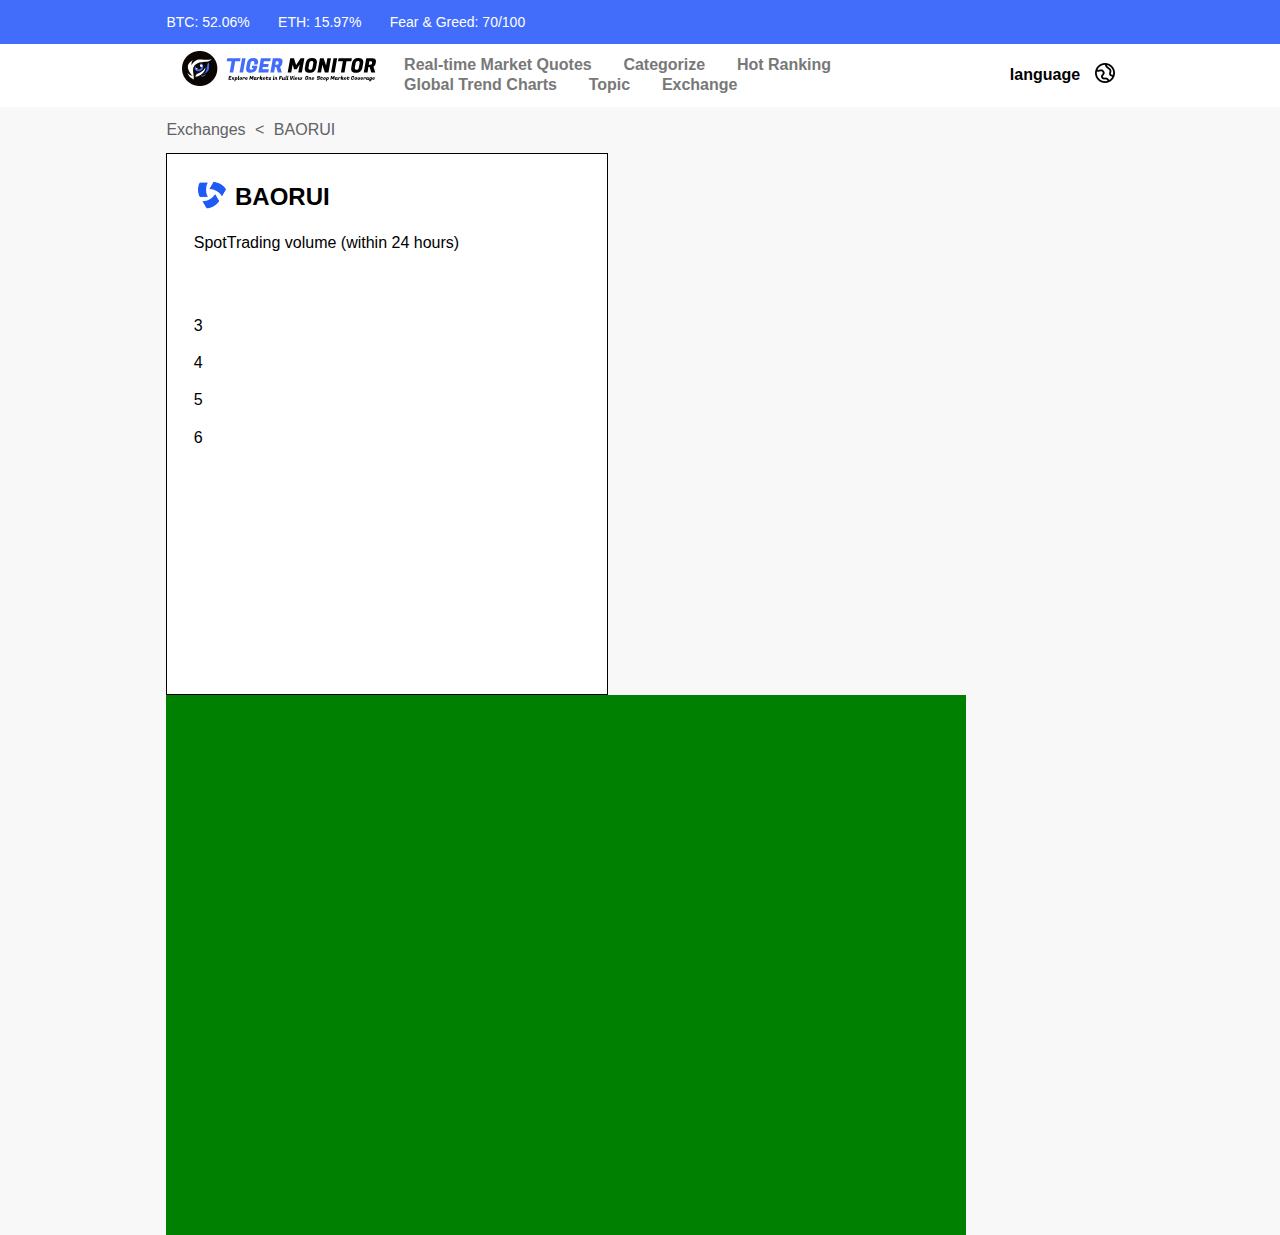
==== commit 62121dd2: "init new project" ====
--- a/index.html
+++ b/index.html
@@ -1,61 +1,189 @@
+<!DOCTYPE html>
+<html>
+	<head>
+		<meta name="viewport" content="width=device-width, initial-scale=1">
+		<meta charset="utf-8" />
+		<title></title>
+		<link rel="stylesheet" href="css/jquery.mobile-1.4.5.min.css">
+		<script src="js/jquery-1.11.3.min.js"></script>
+		<!-- <script src="js/jquery.mobile-1.4.5.min.js"></script> -->
+		<style>
+			*{
+				margin: 0;
+				padding: 0;
+			}
+			ul>li{
+				float: left;
+				list-style: none;
+				cursor: pointer;
+			}
+			a{
+				text-decoration: none;
+				cursor: pointer;
+				color: black;
+			}
+			ul>li>a{
 
-<!DOCTYPE html><html><head><meta charset="utf-8">
-<meta name="viewport" content="width=device-width, initial-scale=1">
-<title>What is BAORUI? Detailed Introduction to BAORUI Exchange - Tiger Monitor</title>
-<meta name="description" content="About BAORUI Exchange (https://www.baorui.org), 24-hour spot trading volume (US$2192700314), based on trading volume...">
-<meta name="keywords" content>
-<style>.wrapper-ranking[data-v-e381c7c7]{display:flex;gap:20px;justify-content:center}.wrapper-ranking>div[data-v-e381c7c7]{background:#fff;border-radius:16px;padding:24px 24px 0;width:620px}.wrapper-ranking>div .title[data-v-e381c7c7]{align-items:center;display:flex;flex-direction:row}.wrapper-ranking>div .title .wrapper-image[data-v-e381c7c7]{align-items:center;border-radius:30%;display:flex;height:26px;justify-content:center;width:26px}.wrapper-ranking>div .title span[data-v-e381c7c7]{color:#000;font-size:20px;font-weight:500;line-height:26px}.wrapper-ranking[data-v-e381c7c7] .el-table{margin-top:24px}.wrapper-ranking[data-v-e381c7c7] .el-table .el-table__row{height:46px}.wrapper-ranking[data-v-e381c7c7] .el-table .name{align-items:center;display:flex}.wrapper-ranking[data-v-e381c7c7] .el-table .name .col-name--logo{border-radius:50%;height:24px;overflow:hidden;width:24px}.wrapper-ranking[data-v-e381c7c7] .el-table .name .col-name--logo .logo{height:24px;width:24px}.wrapper-ranking[data-v-e381c7c7] .el-table .name .official-name{color:#000;font-family:BinancePlex-Regular,BinancePlex,sans-serif;font-size:14px;font-weight:400;line-height:18px;margin-left:12px}.wrapper-ranking[data-v-e381c7c7] .el-table .price{color:#000;font-family:BinancePlex-Regular,BinancePlex,sans-serif;font-size:14px;font-weight:400;line-height:18px}.wrapper-ranking .more[data-v-e381c7c7]{color:#979797;display:flex;font-size:14px;font-weight:500;justify-content:center;margin:30px 0 24px}.wrapper-ranking .more[data-v-e381c7c7]:hover{cursor:pointer}</style>
-<style>.wrapper-exchange[data-v-8fd0ad94]{display:flex;flex-direction:row;justify-content:center}.wrapper-exchange .base-info[data-v-8fd0ad94]{background:#fff;border-radius:16px;display:flex;flex-direction:column;padding:24px 24px 35px;width:440px}.wrapper-exchange .base-info .wrapper-name[data-v-8fd0ad94]{align-items:center;display:flex}.wrapper-exchange .base-info .wrapper-name .wrapper-logo[data-v-8fd0ad94]{border-radius:50%;height:28px;overflow:hidden;width:28px}.wrapper-exchange .base-info .wrapper-name .name[data-v-8fd0ad94]{color:#000;font-family:BinancePlex-SemiBold,BinancePlex,sans-serif;font-size:24px;font-weight:600;height:32px;line-height:32px;margin-left:8px}.wrapper-exchange .base-info #tradingVolume[data-v-8fd0ad94]{color:#000;font-family:BinancePlex-SemiBold,BinancePlex,sans-serif;font-size:30px;font-weight:600;line-height:39px;margin:12px 0 30px}.wrapper-exchange .base-info .other[data-v-8fd0ad94]{align-items:center;display:flex;margin-bottom:16px}.wrapper-exchange .base-info .other .wrapper-logo[data-v-8fd0ad94]{align-items:center;border:1px solid rgba(0,0,0,.2);border-radius:50px;display:flex;height:28px;justify-content:center;width:28px}.wrapper-exchange .base-info .other .wrapper-logo[data-v-8fd0ad94] .el-image{height:14px;width:14px}.wrapper-exchange .base-info .other a[data-v-8fd0ad94]{color:#3861fb;font-family:PingFangSC-Medium,PingFang SC,sans-serif;font-size:14px;font-weight:500;line-height:22px;margin-left:12px}.wrapper-exchange .base-info .other a[data-v-8fd0ad94]:hover{background-color:transparent;text-decoration:underline}.wrapper-exchange .base-info .feedback[data-v-8fd0ad94]{display:flex;justify-content:flex-start;margin-top:5px}.wrapper-exchange .base-info .feedback .wrap[data-v-8fd0ad94]{align-items:center;display:flex;flex-direction:column;flex-wrap:wrap}.wrapper-exchange .base-info .feedback .wrap[data-v-8fd0ad94] .el-dialog{background:linear-gradient(180deg,#e9eeff,#fff);border-radius:20px}.wrapper-exchange .base-info .feedback .wrap[data-v-8fd0ad94] .el-dialog__header{height:48px;margin:0;padding:0;width:380px}.wrapper-exchange .base-info .feedback .wrap[data-v-8fd0ad94] .el-dialog__header .el-dialog__headerbtn{height:48px;top:0;width:48px}.wrapper-exchange .base-info .feedback .wrap[data-v-8fd0ad94] .el-dialog__body{margin-bottom:48px;padding:0}.wrapper-exchange .base-info .feedback .wrap[data-v-8fd0ad94] .el-dialog__footer{height:54px;margin-bottom:24px;padding:0;text-align:center;width:380px}.wrapper-exchange .base-info .feedback .wrap[data-v-8fd0ad94] .el-dialog__footer .el-button{background:#416dfa;border:none;border-radius:30px;height:54px;width:332px}.wrapper-exchange .base-info .feedback .wrap .feedback-div[data-v-8fd0ad94]{align-items:center;background:#fff;display:flex;flex-direction:column}.wrapper-exchange .base-info .feedback .wrap .feedback-div+div[data-v-8fd0ad94]{margin-left:71%;margin-top:-8%}.wrapper-exchange .base-info .feedback .wrap .feedback-div .tip[data-v-8fd0ad94]{color:#000;font-family:PingFangSC,PingFang SC;font-size:14px;font-weight:400;line-height:20px;margin-bottom:16px;text-align:left;width:412px}.wrapper-exchange .base-info .feedback .wrap .feedback-div textarea[data-v-8fd0ad94]{background:#f7f7f7;border:4px;border-radius:4px;color:#787878;font-family:PingFangSC,PingFang SC;font-size:12px;font-weight:400;height:120px;line-height:16px;margin-bottom:14px;outline:none;padding:12px;resize:none;text-align:left;width:412px}.wrapper-exchange .base-info .feedback .wrap .submit[data-v-8fd0ad94]{color:#fff;font-family:PingFangSC,PingFang SC;font-size:14px;font-weight:600;height:18px;line-height:18px;text-align:left}.wrapper-exchange .base-info .feedback .wrap .succ-icon[data-v-8fd0ad94]{height:100px;padding:0;text-align:center}.wrapper-exchange .base-info .feedback .wrap p[data-v-8fd0ad94]{color:#202630;font-family:BinancePlex;font-size:18px;font-weight:600;line-height:23px;margin-top:24px;text-align:center}.wrapper-exchange .base-info .feedback .wrap .ok[data-v-8fd0ad94]{color:#fff;font-family:BinancePlex;font-size:18px;font-weight:600;height:23px;line-height:23px;text-align:center}.wrapper-exchange .base-info .feedback .dialog-footer[data-v-8fd0ad94] .el-button{border:none;padding:0}.wrapper-exchange .base-info .feedback .dialog-footer[data-v-8fd0ad94] .el-button span{align-items:center;background:#416dfa;color:#fff;font-family:PingFangSC,PingFang SC;font-size:14px;font-weight:600;height:30px;justify-content:center;line-height:18px;text-align:left;width:88px}.wrapper-exchange .base-info .feedback .submit-div[data-v-8fd0ad94]{display:flex}.wrapper-exchange .base-info .feedback .submit-div[data-v-8fd0ad94] .el-button{background:transparent;border:none;margin-top:-23%;padding:0}.wrapper-exchange .base-info .feedback .submit-div[data-v-8fd0ad94] .el-button span{align-items:center;background:#416dfa;border-radius:4px;color:#fff;font-family:PingFangSC,PingFang SC;font-size:14px;font-weight:600;height:30px;justify-content:center;line-height:18px;text-align:left;width:88px}.wrapper-exchange .about[data-v-8fd0ad94]{background:#fff;border-radius:16px;margin-left:20px;padding:24px;width:800px}.wrapper-exchange .about .container[data-v-8fd0ad94]:before{-webkit-background-clip:text;background-clip:text;background-color:red;color:transparent;content:"";height:100%;left:0;position:absolute;top:0;width:100%;z-index:0}.wrapper-exchange .about .more[data-v-8fd0ad94]{align-items:center;color:#000;display:flex;font-size:14px;font-weight:500;line-height:16px;margin-top:40px}.wrapper-exchange .about .more[data-v-8fd0ad94]:hover{cursor:pointer}.wrapper-table[data-v-8fd0ad94]{align-items:center;display:flex;flex-direction:column;justify-content:center;margin-top:20px}.wrapper-table[data-v-8fd0ad94] .el-table__empty-block{background-color:#fff!important}.wrapper-table[data-v-8fd0ad94] .el-table th.el-table__cell.is-leaf{border-bottom:1px solid #f6f6f6!important}.wrapper-table a[data-v-8fd0ad94]{color:#606266}.wrapper-table .market-pairs[data-v-8fd0ad94]{background-color:#fff;border-radius:16px;width:1260px}.wrapper-table .market-pairs .title[data-v-8fd0ad94]{color:#000;font-family:PingFangSC-Semibold,PingFang SC,sans-serif;font-size:20px;font-weight:600;line-height:28px;margin:24px 0 16px 24px}.wrapper-table .market-pairs[data-v-8fd0ad94] .el-table{border-radius:16px;width:1260px}.wrapper-table .market-pairs[data-v-8fd0ad94] .el-table .el-table__header{height:52px}.wrapper-table .market-pairs[data-v-8fd0ad94] .el-table .el-table__row{height:62px}.wrapper-table .market-pairs[data-v-8fd0ad94] .el-table .el-table__row:hover{cursor:pointer}.wrapper-table .market-pairs[data-v-8fd0ad94] .el-table .name{align-items:center;display:flex}.wrapper-table .market-pairs[data-v-8fd0ad94] .el-table .name .wrapper-logo{border-radius:50%;height:24px;overflow:hidden;width:24px}.wrapper-table .market-pairs[data-v-8fd0ad94] .el-table .tradingPair{color:#2267f5;font-family:BinancePlex-Medium,BinancePlex,sans-serif;font-size:14px;font-weight:500;line-height:18px}.wrapper-table .market-pairs[data-v-8fd0ad94] .el-table .addDepth,.wrapper-table .market-pairs[data-v-8fd0ad94] .el-table .minusDepth,.wrapper-table .market-pairs[data-v-8fd0ad94] .el-table .price,.wrapper-table .market-pairs[data-v-8fd0ad94] .el-table .tradingPercent,.wrapper-table .market-pairs[data-v-8fd0ad94] .el-table .tradingVolume,.wrapper-table .market-pairs[data-v-8fd0ad94] .el-table .updateTime{color:#000;font-family:BinancePlex-Regular,BinancePlex,sans-serif;font-size:14px;font-weight:400;line-height:18px}.ranking[data-v-8fd0ad94]{margin-top:20px}.ranking[data-v-8fd0ad94] .el-table th.el-table__cell.is-leaf{border-bottom:1px solid #f6f6f6!important}.hot-coins[data-v-8fd0ad94]{margin-top:-19px}</style>
-<style>:root{--vt-c-white:#fff;--vt-c-white-soft:#f8f8f8;--vt-c-white-mute:#f2f2f2;--vt-c-black:#181818;--vt-c-black-soft:#222;--vt-c-black-mute:#282828;--vt-c-indigo:#2c3e50;--vt-c-divider-light-1:rgba(60,60,60,.29);--vt-c-divider-light-2:rgba(60,60,60,.12);--vt-c-divider-dark-1:rgba(84,84,84,.65);--vt-c-divider-dark-2:rgba(84,84,84,.48);--vt-c-text-light-1:var(--vt-c-indigo);--vt-c-text-light-2:rgba(60,60,60,.66);--vt-c-text-dark-1:var(--vt-c-white);--vt-c-text-dark-2:hsla(0,0%,92%,.64);--color-background:var(--vt-c-white);--color-background-soft:var(--vt-c-white-soft);--color-background-mute:var(--vt-c-white-mute);--color-border:var(--vt-c-divider-light-2);--color-border-hover:var(--vt-c-divider-light-1);--color-heading:var(--vt-c-text-light-1);--color-text:var(--vt-c-text-light-1);--section-gap:160px}@media (prefers-color-scheme:dark){:root{--color-background:var(--vt-c-black);--color-background-soft:var(--vt-c-black-soft);--color-background-mute:var(--vt-c-black-mute);--color-border:var(--vt-c-divider-dark-2);--color-border-hover:var(--vt-c-divider-dark-1);--color-heading:var(--vt-c-text-dark-1);--color-text:var(--vt-c-text-dark-2)}}*,:after,:before{box-sizing:border-box;font-weight:400;margin:0}body{background:#f8f8f8;color:var(--color-text);font-family:Inter,-apple-system,BlinkMacSystemFont,Segoe UI,Roboto,Oxygen,Ubuntu,Cantarell,Fira Sans,Droid Sans,Helvetica Neue,sans-serif;font-size:15px;line-height:1.6;min-height:100vh;text-rendering:optimizeLegibility;transition:color .5s,background-color .5s;-webkit-font-smoothing:antialiased;-moz-osx-font-smoothing:grayscale}</style>
-<style>:root{--vt-c-white:#fff;--vt-c-white-soft:#f8f8f8;--vt-c-white-mute:#f2f2f2;--vt-c-black:#181818;--vt-c-black-soft:#222;--vt-c-black-mute:#282828;--vt-c-indigo:#2c3e50;--vt-c-divider-light-1:rgba(60,60,60,.29);--vt-c-divider-light-2:rgba(60,60,60,.12);--vt-c-divider-dark-1:rgba(84,84,84,.65);--vt-c-divider-dark-2:rgba(84,84,84,.48);--vt-c-text-light-1:var(--vt-c-indigo);--vt-c-text-light-2:rgba(60,60,60,.66);--vt-c-text-dark-1:var(--vt-c-white);--vt-c-text-dark-2:hsla(0,0%,92%,.64);--color-background:var(--vt-c-white);--color-background-soft:var(--vt-c-white-soft);--color-background-mute:var(--vt-c-white-mute);--color-border:var(--vt-c-divider-light-2);--color-border-hover:var(--vt-c-divider-light-1);--color-heading:var(--vt-c-text-light-1);--color-text:var(--vt-c-text-light-1);--section-gap:160px}@media (prefers-color-scheme:dark){:root{--color-background:var(--vt-c-black);--color-background-soft:var(--vt-c-black-soft);--color-background-mute:var(--vt-c-black-mute);--color-border:var(--vt-c-divider-dark-2);--color-border-hover:var(--vt-c-divider-dark-1);--color-heading:var(--vt-c-text-dark-1);--color-text:var(--vt-c-text-dark-2)}}*,:after,:before{box-sizing:border-box;font-weight:400;margin:0}body{background:#f8f8f8;color:var(--color-text);font-family:Inter,-apple-system,BlinkMacSystemFont,Segoe UI,Roboto,Oxygen,Ubuntu,Cantarell,Fira Sans,Droid Sans,Helvetica Neue,sans-serif;font-size:15px;line-height:1.6;min-height:100vh;text-rendering:optimizeLegibility;transition:color .5s,background-color .5s;-webkit-font-smoothing:antialiased;-moz-osx-font-smoothing:grayscale}#app{font-weight:400;margin:0 auto;padding:2rem}.green,a{color:#00bd7e;text-decoration:none;transition:.4s}@media (hover:hover){a:hover{background-color:rgba(0,189,126,.2)}}@media (min-width:1024px){#app{padding:0}}</style>
-<style>@charset "UTF-8";:root{--el-color-primary-rgb:64,158,255;--el-color-success-rgb:103,194,58;--el-color-warning-rgb:230,162,60;--el-color-danger-rgb:245,108,108;--el-color-error-rgb:245,108,108;--el-color-info-rgb:144,147,153;--el-font-size-extra-large:20px;--el-font-size-large:18px;--el-font-size-medium:16px;--el-font-size-base:14px;--el-font-size-small:13px;--el-font-size-extra-small:12px;--el-font-family:"Helvetica Neue",Helvetica,"PingFang SC","Hiragino Sans GB","Microsoft YaHei","微软雅黑",Arial,sans-serif;--el-font-weight-primary:500;--el-font-line-height-primary:24px;--el-index-normal:1;--el-index-top:1000;--el-index-popper:2000;--el-border-radius-base:4px;--el-border-radius-small:2px;--el-border-radius-round:20px;--el-border-radius-circle:100%;--el-transition-duration:0.3s;--el-transition-duration-fast:0.2s;--el-transition-function-ease-in-out-bezier:cubic-bezier(0.645,0.045,0.355,1);--el-transition-function-fast-bezier:cubic-bezier(0.23,1,0.32,1);--el-transition-all:all var(--el-transition-duration) var(--el-transition-function-ease-in-out-bezier);--el-transition-fade:opacity var(--el-transition-duration) var(--el-transition-function-fast-bezier);--el-transition-md-fade:transform var(--el-transition-duration) var(--el-transition-function-fast-bezier),opacity var(--el-transition-duration) var(--el-transition-function-fast-bezier);--el-transition-fade-linear:opacity var(--el-transition-duration-fast) linear;--el-transition-border:border-color var(--el-transition-duration-fast) var(--el-transition-function-ease-in-out-bezier);--el-transition-box-shadow:box-shadow var(--el-transition-duration-fast) var(--el-transition-function-ease-in-out-bezier);--el-transition-color:color var(--el-transition-duration-fast) var(--el-transition-function-ease-in-out-bezier);--el-component-size-large:40px;--el-component-size:32px;--el-component-size-small:24px;color-scheme:light;--el-color-white:#fff;--el-color-black:#000;--el-color-primary:#409eff;--el-color-primary-light-3:#79bbff;--el-color-primary-light-5:#a0cfff;--el-color-primary-light-7:#c6e2ff;--el-color-primary-light-8:#d9ecff;--el-color-primary-light-9:#ecf5ff;--el-color-primary-dark-2:#337ecc;--el-color-success:#67c23a;--el-color-success-light-3:#95d475;--el-color-success-light-5:#b3e19d;--el-color-success-light-7:#d1edc4;--el-color-success-light-8:#e1f3d8;--el-color-success-light-9:#f0f9eb;--el-color-success-dark-2:#529b2e;--el-color-warning:#e6a23c;--el-color-warning-light-3:#eebe77;--el-color-warning-light-5:#f3d19e;--el-color-warning-light-7:#f8e3c5;--el-color-warning-light-8:#faecd8;--el-color-warning-light-9:#fdf6ec;--el-color-warning-dark-2:#b88230;--el-color-danger:#f56c6c;--el-color-danger-light-3:#f89898;--el-color-danger-light-5:#fab6b6;--el-color-danger-light-7:#fcd3d3;--el-color-danger-light-8:#fde2e2;--el-color-danger-light-9:#fef0f0;--el-color-danger-dark-2:#c45656;--el-color-error:#f56c6c;--el-color-error-light-3:#f89898;--el-color-error-light-5:#fab6b6;--el-color-error-light-7:#fcd3d3;--el-color-error-light-8:#fde2e2;--el-color-error-light-9:#fef0f0;--el-color-error-dark-2:#c45656;--el-color-info:#909399;--el-color-info-light-3:#b1b3b8;--el-color-info-light-5:#c8c9cc;--el-color-info-light-7:#dedfe0;--el-color-info-light-8:#e9e9eb;--el-color-info-light-9:#f4f4f5;--el-color-info-dark-2:#73767a;--el-bg-color:#fff;--el-bg-color-page:#f2f3f5;--el-bg-color-overlay:#fff;--el-text-color-primary:#303133;--el-text-color-regular:#606266;--el-text-color-secondary:#909399;--el-text-color-placeholder:#a8abb2;--el-text-color-disabled:#c0c4cc;--el-border-color:#dcdfe6;--el-border-color-light:#e4e7ed;--el-border-color-lighter:#ebeef5;--el-border-color-extra-light:#f2f6fc;--el-border-color-dark:#d4d7de;--el-border-color-darker:#cdd0d6;--el-fill-color:#f0f2f5;--el-fill-color-light:#f5f7fa;--el-fill-color-lighter:#fafafa;--el-fill-color-extra-light:#fafcff;--el-fill-color-dark:#ebedf0;--el-fill-color-darker:#e6e8eb;--el-fill-color-blank:#fff;--el-box-shadow:0px 12px 32px 4px rgba(0,0,0,.04),0px 8px 20px rgba(0,0,0,.08);--el-box-shadow-light:0px 0px 12px rgba(0,0,0,.12);--el-box-shadow-lighter:0px 0px 6px rgba(0,0,0,.12);--el-box-shadow-dark:0px 16px 48px 16px rgba(0,0,0,.08),0px 12px 32px rgba(0,0,0,.12),0px 8px 16px -8px rgba(0,0,0,.16);--el-disabled-bg-color:var(--el-fill-color-light);--el-disabled-text-color:var(--el-text-color-placeholder);--el-disabled-border-color:var(--el-border-color-light);--el-overlay-color:rgba(0,0,0,.8);--el-overlay-color-light:rgba(0,0,0,.7);--el-overlay-color-lighter:rgba(0,0,0,.5);--el-mask-color:hsla(0,0%,100%,.9);--el-mask-color-extra-light:hsla(0,0%,100%,.3);--el-border-width:1px;--el-border-style:solid;--el-border-color-hover:var(--el-text-color-disabled);--el-border:var(--el-border-width) var(--el-border-style) var(--el-border-color);--el-svg-monochrome-grey:var(--el-border-color)}.fade-in-linear-enter-active,.fade-in-linear-leave-active{transition:var(--el-transition-fade-linear)}.fade-in-linear-enter-from,.fade-in-linear-leave-to{opacity:0}.el-fade-in-linear-enter-active,.el-fade-in-linear-leave-active{transition:var(--el-transition-fade-linear)}.el-fade-in-linear-enter-from,.el-fade-in-linear-leave-to{opacity:0}.el-fade-in-enter-active,.el-fade-in-leave-active{transition:all var(--el-transition-duration) cubic-bezier(.55,0,.1,1)}.el-fade-in-enter-from,.el-fade-in-leave-active{opacity:0}.el-zoom-in-center-enter-active,.el-zoom-in-center-leave-active{transition:all var(--el-transition-duration) cubic-bezier(.55,0,.1,1)}.el-zoom-in-center-enter-from,.el-zoom-in-center-leave-active{opacity:0;transform:scaleX(0)}.el-zoom-in-top-enter-active,.el-zoom-in-top-leave-active{opacity:1;transform:scaleY(1);transform-origin:center top;transition:var(--el-transition-md-fade)}.el-zoom-in-top-enter-active[data-popper-placement^=top],.el-zoom-in-top-leave-active[data-popper-placement^=top]{transform-origin:center bottom}.el-zoom-in-top-enter-from,.el-zoom-in-top-leave-active{opacity:0;transform:scaleY(0)}.el-zoom-in-bottom-enter-active,.el-zoom-in-bottom-leave-active{opacity:1;transform:scaleY(1);transform-origin:center bottom;transition:var(--el-transition-md-fade)}.el-zoom-in-bottom-enter-from,.el-zoom-in-bottom-leave-active{opacity:0;transform:scaleY(0)}.el-zoom-in-left-enter-active,.el-zoom-in-left-leave-active{opacity:1;transform:scale(1);transform-origin:top left;transition:var(--el-transition-md-fade)}.el-zoom-in-left-enter-from,.el-zoom-in-left-leave-active{opacity:0;transform:scale(.45)}.collapse-transition{transition:var(--el-transition-duration) height ease-in-out,var(--el-transition-duration) padding-top ease-in-out,var(--el-transition-duration) padding-bottom ease-in-out}.el-collapse-transition-enter-active,.el-collapse-transition-leave-active{transition:var(--el-transition-duration) max-height ease-in-out,var(--el-transition-duration) padding-top ease-in-out,var(--el-transition-duration) padding-bottom ease-in-out}.horizontal-collapse-transition{transition:var(--el-transition-duration) width ease-in-out,var(--el-transition-duration) padding-left ease-in-out,var(--el-transition-duration) padding-right ease-in-out}.el-list-enter-active,.el-list-leave-active{transition:all 1s}.el-list-enter-from,.el-list-leave-to{opacity:0;transform:translateY(-30px)}.el-list-leave-active{position:absolute!important}.el-opacity-transition{transition:opacity var(--el-transition-duration) cubic-bezier(.55,0,.1,1)}.el-icon-loading{animation:rotating 2s linear infinite}.el-icon--right{margin-left:5px}.el-icon--left{margin-right:5px}@keyframes rotating{0%{transform:rotate(0)}to{transform:rotate(1turn)}}.el-icon{--color:inherit;align-items:center;display:inline-flex;height:1em;justify-content:center;line-height:1em;position:relative;width:1em;fill:currentColor;color:var(--color);font-size:inherit}.el-icon.is-loading{animation:rotating 2s linear infinite}.el-icon svg{height:1em;width:1em}</style>
-<style>.el-radio-button{--el-radio-button-checked-bg-color:var(--el-color-primary);--el-radio-button-checked-text-color:var(--el-color-white);--el-radio-button-checked-border-color:var(--el-color-primary);--el-radio-button-disabled-checked-fill:var(--el-border-color-extra-light)}.el-radio-button,.el-radio-button__inner{display:inline-block;outline:0;position:relative}.el-radio-button__inner{-webkit-appearance:none;background:var(--el-button-bg-color,var(--el-fill-color-blank));border:var(--el-border);border-left:0;border-radius:0;box-sizing:border-box;color:var(--el-button-text-color,var(--el-text-color-regular));cursor:pointer;font-size:var(--el-font-size-base);font-weight:var(--el-button-font-weight,var(--el-font-weight-primary));line-height:1;margin:0;padding:8px 15px;text-align:center;transition:var(--el-transition-all);-webkit-user-select:none;user-select:none;vertical-align:middle;white-space:nowrap}.el-radio-button__inner.is-round{padding:8px 15px}.el-radio-button__inner:hover{color:var(--el-color-primary)}.el-radio-button__inner [class*=el-icon-]{line-height:.9}.el-radio-button__inner [class*=el-icon-]+span{margin-left:5px}.el-radio-button:first-child .el-radio-button__inner{border-left:var(--el-border);border-radius:var(--el-border-radius-base) 0 0 var(--el-border-radius-base);box-shadow:none!important}.el-radio-button__original-radio{opacity:0;outline:0;position:absolute;z-index:-1}.el-radio-button__original-radio:checked+.el-radio-button__inner{background-color:var(--el-radio-button-checked-bg-color,var(--el-color-primary));border-color:var(--el-radio-button-checked-border-color,var(--el-color-primary));box-shadow:-1px 0 0 0 var(--el-radio-button-checked-border-color,var(--el-color-primary));color:var(--el-radio-button-checked-text-color,var(--el-color-white))}.el-radio-button__original-radio:focus-visible+.el-radio-button__inner{border-left:var(--el-border);border-left-color:var(--el-radio-button-checked-border-color,var(--el-color-primary));border-radius:var(--el-border-radius-base);box-shadow:none;outline:2px solid var(--el-radio-button-checked-border-color);outline-offset:1px;z-index:2}.el-radio-button__original-radio:disabled+.el-radio-button__inner{background-color:var(--el-button-disabled-bg-color,var(--el-fill-color-blank));background-image:none;border-color:var(--el-button-disabled-border-color,var(--el-border-color-light));box-shadow:none;color:var(--el-disabled-text-color);cursor:not-allowed}.el-radio-button__original-radio:disabled:checked+.el-radio-button__inner{background-color:var(--el-radio-button-disabled-checked-fill)}.el-radio-button:last-child .el-radio-button__inner{border-radius:0 var(--el-border-radius-base) var(--el-border-radius-base) 0}.el-radio-button:first-child:last-child .el-radio-button__inner{border-radius:var(--el-border-radius-base)}.el-radio-button--large .el-radio-button__inner{border-radius:0;font-size:var(--el-font-size-base);padding:12px 19px}.el-radio-button--large .el-radio-button__inner.is-round{padding:12px 19px}.el-radio-button--small .el-radio-button__inner{border-radius:0;font-size:12px;padding:5px 11px}.el-radio-button--small .el-radio-button__inner.is-round{padding:5px 11px}</style>
-<style>.el-radio-group{align-items:center;display:inline-flex;flex-wrap:wrap;font-size:0}</style>
-<style>a[data-v-728ccd74]{font-weight:600}a[data-v-728ccd74],a[data-v-728ccd74]:hover{color:#787878}a[data-v-728ccd74]:hover{background-color:transparent}a.first-link[data-v-728ccd74]{color:#000}.wrapper-tabs[data-v-728ccd74]{display:flex;flex-direction:row}.wrapper-tabs[data-v-728ccd74] .el-radio-button{height:30px;margin:0 8px 0 0}.wrapper-tabs[data-v-728ccd74] .el-radio-button span{background-color:transparent;border:none;border-radius:4px;box-shadow:none;color:#fff;font-family:BinancePlex-Medium,BinancePlex,sans-serif;font-size:14px;font-weight:600;line-height:18px;padding:6px 16px}.wrapper-tabs[data-v-728ccd74] .el-radio-button.is-active>span{background-color:#00bfaa!important;color:#fff;font-weight:500}</style>
-<style>.el-image__error,.el-image__inner,.el-image__placeholder,.el-image__wrapper{height:100%;width:100%}.el-image{display:inline-block;overflow:hidden;position:relative}.el-image__inner{opacity:1;vertical-align:top}.el-image__inner.is-loading{opacity:0}.el-image__wrapper{left:0;position:absolute;top:0}.el-image__error,.el-image__placeholder{background:var(--el-fill-color-light)}.el-image__error{align-items:center;color:var(--el-text-color-placeholder);display:flex;font-size:14px;justify-content:center;vertical-align:middle}.el-image__preview{cursor:pointer}</style>
-<style>.el-image-viewer__wrapper{bottom:0;left:0;position:fixed;right:0;top:0}.el-image-viewer__btn{align-items:center;border-radius:50%;box-sizing:border-box;cursor:pointer;display:flex;justify-content:center;opacity:.8;position:absolute;-webkit-user-select:none;user-select:none;z-index:1}.el-image-viewer__btn .el-icon{cursor:pointer;font-size:inherit}.el-image-viewer__close{font-size:40px;height:40px;right:40px;top:40px;width:40px}.el-image-viewer__canvas{align-items:center;display:flex;height:100%;justify-content:center;position:static;-webkit-user-select:none;user-select:none;width:100%}.el-image-viewer__actions{background-color:var(--el-text-color-regular);border-color:#fff;border-radius:22px;bottom:30px;height:44px;left:50%;padding:0 23px;transform:translateX(-50%);width:282px}.el-image-viewer__actions__inner{align-items:center;color:#fff;cursor:default;display:flex;font-size:23px;height:100%;justify-content:space-around;width:100%}.el-image-viewer__prev{left:40px}.el-image-viewer__next,.el-image-viewer__prev{background-color:var(--el-text-color-regular);border-color:#fff;color:#fff;font-size:24px;height:44px;top:50%;transform:translateY(-50%);width:44px}.el-image-viewer__next{right:40px;text-indent:2px}.el-image-viewer__close{background-color:var(--el-text-color-regular);border-color:#fff;color:#fff;font-size:24px;height:44px;width:44px}.el-image-viewer__mask{background:#000;height:100%;left:0;opacity:.5;position:absolute;top:0;width:100%}.viewer-fade-enter-active{animation:viewer-fade-in var(--el-transition-duration)}.viewer-fade-leave-active{animation:viewer-fade-out var(--el-transition-duration)}@keyframes viewer-fade-in{0%{opacity:0;transform:translate3d(0,-20px,0)}to{opacity:1;transform:translateZ(0)}}@keyframes viewer-fade-out{0%{opacity:1;transform:translateZ(0)}to{opacity:0;transform:translate3d(0,-20px,0)}}</style>
-<style>footer[data-v-866d4400]{background-color:#416dfa;display:flex;justify-content:center;margin-top:60px}footer .wrapper-footer[data-v-866d4400]{height:150px;padding:39px 0 0;width:1260px}footer .wrapper-footer .brand-name[data-v-866d4400]{color:#fff;font-size:22px;font-weight:700;margin-top:40px}footer .wrapper-footer .rights[data-v-866d4400]{color:#fff;font-size:12px;font-weight:400}</style>
-<style>.el-button{--el-button-font-weight:var(--el-font-weight-primary);--el-button-border-color:var(--el-border-color);--el-button-bg-color:var(--el-fill-color-blank);--el-button-text-color:var(--el-text-color-regular);--el-button-disabled-text-color:var(--el-disabled-text-color);--el-button-disabled-bg-color:var(--el-fill-color-blank);--el-button-disabled-border-color:var(--el-border-color-light);--el-button-divide-border-color:hsla(0,0%,100%,.5);--el-button-hover-text-color:var(--el-color-primary);--el-button-hover-bg-color:var(--el-color-primary-light-9);--el-button-hover-border-color:var(--el-color-primary-light-7);--el-button-active-text-color:var(--el-button-hover-text-color);--el-button-active-border-color:var(--el-color-primary);--el-button-active-bg-color:var(--el-button-hover-bg-color);--el-button-outline-color:var(--el-color-primary-light-5);--el-button-hover-link-text-color:var(--el-color-info);--el-button-active-color:var(--el-text-color-primary);align-items:center;-webkit-appearance:none;background-color:var(--el-button-bg-color);border:var(--el-border);border-color:var(--el-button-border-color);border-radius:var(--el-border-radius-base);box-sizing:border-box;color:var(--el-button-text-color);cursor:pointer;display:inline-flex;font-size:var(--el-font-size-base);font-weight:var(--el-button-font-weight);height:32px;justify-content:center;line-height:1;outline:0;padding:8px 15px;text-align:center;transition:.1s;-webkit-user-select:none;user-select:none;vertical-align:middle;white-space:nowrap}.el-button:focus,.el-button:hover{background-color:var(--el-button-hover-bg-color);border-color:var(--el-button-hover-border-color);color:var(--el-button-hover-text-color);outline:0}.el-button:active{background-color:var(--el-button-active-bg-color);border-color:var(--el-button-active-border-color);color:var(--el-button-active-text-color);outline:0}.el-button:focus-visible{outline:2px solid var(--el-button-outline-color);outline-offset:1px}.el-button>span{align-items:center;display:inline-flex}.el-button+.el-button{margin-left:12px}.el-button.is-round{padding:8px 15px}.el-button::-moz-focus-inner{border:0}.el-button [class*=el-icon]+span{margin-left:6px}.el-button [class*=el-icon] svg{vertical-align:bottom}.el-button.is-plain{--el-button-hover-text-color:var(--el-color-primary);--el-button-hover-bg-color:var(--el-fill-color-blank);--el-button-hover-border-color:var(--el-color-primary)}.el-button.is-active{background-color:var(--el-button-active-bg-color);border-color:var(--el-button-active-border-color);color:var(--el-button-active-text-color);outline:0}.el-button.is-disabled,.el-button.is-disabled:focus,.el-button.is-disabled:hover{background-color:var(--el-button-disabled-bg-color);background-image:none;border-color:var(--el-button-disabled-border-color);color:var(--el-button-disabled-text-color);cursor:not-allowed}.el-button.is-loading{pointer-events:none;position:relative}.el-button.is-loading:before{background-color:var(--el-mask-color-extra-light);border-radius:inherit;bottom:-1px;content:"";left:-1px;pointer-events:none;position:absolute;right:-1px;top:-1px;z-index:1}.el-button.is-round{border-radius:var(--el-border-radius-round)}.el-button.is-circle{border-radius:50%;padding:8px;width:32px}.el-button.is-text{background-color:transparent;border:0 solid transparent;color:var(--el-button-text-color)}.el-button.is-text.is-disabled{background-color:transparent!important;color:var(--el-button-disabled-text-color)}.el-button.is-text:not(.is-disabled):focus,.el-button.is-text:not(.is-disabled):hover{background-color:var(--el-fill-color-light)}.el-button.is-text:not(.is-disabled):focus-visible{outline:2px solid var(--el-button-outline-color);outline-offset:1px}.el-button.is-text:not(.is-disabled):active{background-color:var(--el-fill-color)}.el-button.is-text:not(.is-disabled).is-has-bg{background-color:var(--el-fill-color-light)}.el-button.is-text:not(.is-disabled).is-has-bg:focus,.el-button.is-text:not(.is-disabled).is-has-bg:hover{background-color:var(--el-fill-color)}.el-button.is-text:not(.is-disabled).is-has-bg:active{background-color:var(--el-fill-color-dark)}.el-button__text--expand{letter-spacing:.3em;margin-right:-.3em}.el-button.is-link{background:0 0;border-color:transparent;color:var(--el-button-text-color);height:auto;padding:2px}.el-button.is-link:focus,.el-button.is-link:hover{color:var(--el-button-hover-link-text-color)}.el-button.is-link.is-disabled{background-color:transparent!important;border-color:transparent!important;color:var(--el-button-disabled-text-color)}.el-button.is-link:not(.is-disabled):active,.el-button.is-link:not(.is-disabled):focus,.el-button.is-link:not(.is-disabled):hover{background-color:transparent;border-color:transparent}.el-button.is-link:not(.is-disabled):active{color:var(--el-button-active-color)}.el-button--text{background:0 0;border-color:transparent;color:var(--el-color-primary);padding-left:0;padding-right:0}.el-button--text.is-disabled{background-color:transparent!important;border-color:transparent!important;color:var(--el-button-disabled-text-color)}.el-button--text:not(.is-disabled):focus,.el-button--text:not(.is-disabled):hover{background-color:transparent;border-color:transparent;color:var(--el-color-primary-light-3)}.el-button--text:not(.is-disabled):active{background-color:transparent;border-color:transparent;color:var(--el-color-primary-dark-2)}.el-button__link--expand{letter-spacing:.3em;margin-right:-.3em}.el-button--primary{--el-button-text-color:var(--el-color-white);--el-button-bg-color:var(--el-color-primary);--el-button-border-color:var(--el-color-primary);--el-button-outline-color:var(--el-color-primary-light-5);--el-button-active-color:var(--el-color-primary-dark-2);--el-button-hover-text-color:var(--el-color-white);--el-button-hover-link-text-color:var(--el-color-primary-light-5);--el-button-hover-bg-color:var(--el-color-primary-light-3);--el-button-hover-border-color:var(--el-color-primary-light-3);--el-button-active-bg-color:var(--el-color-primary-dark-2);--el-button-active-border-color:var(--el-color-primary-dark-2);--el-button-disabled-text-color:var(--el-color-white);--el-button-disabled-bg-color:var(--el-color-primary-light-5);--el-button-disabled-border-color:var(--el-color-primary-light-5)}.el-button--primary.is-link,.el-button--primary.is-plain,.el-button--primary.is-text{--el-button-text-color:var(--el-color-primary);--el-button-bg-color:var(--el-color-primary-light-9);--el-button-border-color:var(--el-color-primary-light-5);--el-button-hover-text-color:var(--el-color-white);--el-button-hover-bg-color:var(--el-color-primary);--el-button-hover-border-color:var(--el-color-primary);--el-button-active-text-color:var(--el-color-white)}.el-button--primary.is-link.is-disabled,.el-button--primary.is-link.is-disabled:active,.el-button--primary.is-link.is-disabled:focus,.el-button--primary.is-link.is-disabled:hover,.el-button--primary.is-plain.is-disabled,.el-button--primary.is-plain.is-disabled:active,.el-button--primary.is-plain.is-disabled:focus,.el-button--primary.is-plain.is-disabled:hover,.el-button--primary.is-text.is-disabled,.el-button--primary.is-text.is-disabled:active,.el-button--primary.is-text.is-disabled:focus,.el-button--primary.is-text.is-disabled:hover{background-color:var(--el-color-primary-light-9);border-color:var(--el-color-primary-light-8);color:var(--el-color-primary-light-5)}.el-button--success{--el-button-text-color:var(--el-color-white);--el-button-bg-color:var(--el-color-success);--el-button-border-color:var(--el-color-success);--el-button-outline-color:var(--el-color-success-light-5);--el-button-active-color:var(--el-color-success-dark-2);--el-button-hover-text-color:var(--el-color-white);--el-button-hover-link-text-color:var(--el-color-success-light-5);--el-button-hover-bg-color:var(--el-color-success-light-3);--el-button-hover-border-color:var(--el-color-success-light-3);--el-button-active-bg-color:var(--el-color-success-dark-2);--el-button-active-border-color:var(--el-color-success-dark-2);--el-button-disabled-text-color:var(--el-color-white);--el-button-disabled-bg-color:var(--el-color-success-light-5);--el-button-disabled-border-color:var(--el-color-success-light-5)}.el-button--success.is-link,.el-button--success.is-plain,.el-button--success.is-text{--el-button-text-color:var(--el-color-success);--el-button-bg-color:var(--el-color-success-light-9);--el-button-border-color:var(--el-color-success-light-5);--el-button-hover-text-color:var(--el-color-white);--el-button-hover-bg-color:var(--el-color-success);--el-button-hover-border-color:var(--el-color-success);--el-button-active-text-color:var(--el-color-white)}.el-button--success.is-link.is-disabled,.el-button--success.is-link.is-disabled:active,.el-button--success.is-link.is-disabled:focus,.el-button--success.is-link.is-disabled:hover,.el-button--success.is-plain.is-disabled,.el-button--success.is-plain.is-disabled:active,.el-button--success.is-plain.is-disabled:focus,.el-button--success.is-plain.is-disabled:hover,.el-button--success.is-text.is-disabled,.el-button--success.is-text.is-disabled:active,.el-button--success.is-text.is-disabled:focus,.el-button--success.is-text.is-disabled:hover{background-color:var(--el-color-success-light-9);border-color:var(--el-color-success-light-8);color:var(--el-color-success-light-5)}.el-button--warning{--el-button-text-color:var(--el-color-white);--el-button-bg-color:var(--el-color-warning);--el-button-border-color:var(--el-color-warning);--el-button-outline-color:var(--el-color-warning-light-5);--el-button-active-color:var(--el-color-warning-dark-2);--el-button-hover-text-color:var(--el-color-white);--el-button-hover-link-text-color:var(--el-color-warning-light-5);--el-button-hover-bg-color:var(--el-color-warning-light-3);--el-button-hover-border-color:var(--el-color-warning-light-3);--el-button-active-bg-color:var(--el-color-warning-dark-2);--el-button-active-border-color:var(--el-color-warning-dark-2);--el-button-disabled-text-color:var(--el-color-white);--el-button-disabled-bg-color:var(--el-color-warning-light-5);--el-button-disabled-border-color:var(--el-color-warning-light-5)}.el-button--warning.is-link,.el-button--warning.is-plain,.el-button--warning.is-text{--el-button-text-color:var(--el-color-warning);--el-button-bg-color:var(--el-color-warning-light-9);--el-button-border-color:var(--el-color-warning-light-5);--el-button-hover-text-color:var(--el-color-white);--el-button-hover-bg-color:var(--el-color-warning);--el-button-hover-border-color:var(--el-color-warning);--el-button-active-text-color:var(--el-color-white)}.el-button--warning.is-link.is-disabled,.el-button--warning.is-link.is-disabled:active,.el-button--warning.is-link.is-disabled:focus,.el-button--warning.is-link.is-disabled:hover,.el-button--warning.is-plain.is-disabled,.el-button--warning.is-plain.is-disabled:active,.el-button--warning.is-plain.is-disabled:focus,.el-button--warning.is-plain.is-disabled:hover,.el-button--warning.is-text.is-disabled,.el-button--warning.is-text.is-disabled:active,.el-button--warning.is-text.is-disabled:focus,.el-button--warning.is-text.is-disabled:hover{background-color:var(--el-color-warning-light-9);border-color:var(--el-color-warning-light-8);color:var(--el-color-warning-light-5)}.el-button--danger{--el-button-text-color:var(--el-color-white);--el-button-bg-color:var(--el-color-danger);--el-button-border-color:var(--el-color-danger);--el-button-outline-color:var(--el-color-danger-light-5);--el-button-active-color:var(--el-color-danger-dark-2);--el-button-hover-text-color:var(--el-color-white);--el-button-hover-link-text-color:var(--el-color-danger-light-5);--el-button-hover-bg-color:var(--el-color-danger-light-3);--el-button-hover-border-color:var(--el-color-danger-light-3);--el-button-active-bg-color:var(--el-color-danger-dark-2);--el-button-active-border-color:var(--el-color-danger-dark-2);--el-button-disabled-text-color:var(--el-color-white);--el-button-disabled-bg-color:var(--el-color-danger-light-5);--el-button-disabled-border-color:var(--el-color-danger-light-5)}.el-button--danger.is-link,.el-button--danger.is-plain,.el-button--danger.is-text{--el-button-text-color:var(--el-color-danger);--el-button-bg-color:var(--el-color-danger-light-9);--el-button-border-color:var(--el-color-danger-light-5);--el-button-hover-text-color:var(--el-color-white);--el-button-hover-bg-color:var(--el-color-danger);--el-button-hover-border-color:var(--el-color-danger);--el-button-active-text-color:var(--el-color-white)}.el-button--danger.is-link.is-disabled,.el-button--danger.is-link.is-disabled:active,.el-button--danger.is-link.is-disabled:focus,.el-button--danger.is-link.is-disabled:hover,.el-button--danger.is-plain.is-disabled,.el-button--danger.is-plain.is-disabled:active,.el-button--danger.is-plain.is-disabled:focus,.el-button--danger.is-plain.is-disabled:hover,.el-button--danger.is-text.is-disabled,.el-button--danger.is-text.is-disabled:active,.el-button--danger.is-text.is-disabled:focus,.el-button--danger.is-text.is-disabled:hover{background-color:var(--el-color-danger-light-9);border-color:var(--el-color-danger-light-8);color:var(--el-color-danger-light-5)}.el-button--info{--el-button-text-color:var(--el-color-white);--el-button-bg-color:var(--el-color-info);--el-button-border-color:var(--el-color-info);--el-button-outline-color:var(--el-color-info-light-5);--el-button-active-color:var(--el-color-info-dark-2);--el-button-hover-text-color:var(--el-color-white);--el-button-hover-link-text-color:var(--el-color-info-light-5);--el-button-hover-bg-color:var(--el-color-info-light-3);--el-button-hover-border-color:var(--el-color-info-light-3);--el-button-active-bg-color:var(--el-color-info-dark-2);--el-button-active-border-color:var(--el-color-info-dark-2);--el-button-disabled-text-color:var(--el-color-white);--el-button-disabled-bg-color:var(--el-color-info-light-5);--el-button-disabled-border-color:var(--el-color-info-light-5)}.el-button--info.is-link,.el-button--info.is-plain,.el-button--info.is-text{--el-button-text-color:var(--el-color-info);--el-button-bg-color:var(--el-color-info-light-9);--el-button-border-color:var(--el-color-info-light-5);--el-button-hover-text-color:var(--el-color-white);--el-button-hover-bg-color:var(--el-color-info);--el-button-hover-border-color:var(--el-color-info);--el-button-active-text-color:var(--el-color-white)}.el-button--info.is-link.is-disabled,.el-button--info.is-link.is-disabled:active,.el-button--info.is-link.is-disabled:focus,.el-button--info.is-link.is-disabled:hover,.el-button--info.is-plain.is-disabled,.el-button--info.is-plain.is-disabled:active,.el-button--info.is-plain.is-disabled:focus,.el-button--info.is-plain.is-disabled:hover,.el-button--info.is-text.is-disabled,.el-button--info.is-text.is-disabled:active,.el-button--info.is-text.is-disabled:focus,.el-button--info.is-text.is-disabled:hover{background-color:var(--el-color-info-light-9);border-color:var(--el-color-info-light-8);color:var(--el-color-info-light-5)}.el-button--large{--el-button-size:40px;border-radius:var(--el-border-radius-base);font-size:var(--el-font-size-base);height:var(--el-button-size);padding:12px 19px}.el-button--large [class*=el-icon]+span{margin-left:8px}.el-button--large.is-round{padding:12px 19px}.el-button--large.is-circle{padding:12px;width:var(--el-button-size)}.el-button--small{--el-button-size:24px;border-radius:calc(var(--el-border-radius-base) - 1px);font-size:12px;height:var(--el-button-size);padding:5px 11px}.el-button--small [class*=el-icon]+span{margin-left:4px}.el-button--small.is-round{padding:5px 11px}.el-button--small.is-circle{padding:5px;width:var(--el-button-size)}</style>
-<style>.el-button-group{display:inline-block;vertical-align:middle}.el-button-group:after,.el-button-group:before{content:"";display:table}.el-button-group:after{clear:both}.el-button-group>.el-button{float:left;position:relative}.el-button-group>.el-button+.el-button{margin-left:0}.el-button-group>.el-button:first-child{border-bottom-right-radius:0;border-top-right-radius:0}.el-button-group>.el-button:last-child{border-bottom-left-radius:0;border-top-left-radius:0}.el-button-group>.el-button:first-child:last-child{border-bottom-left-radius:var(--el-border-radius-base);border-bottom-right-radius:var(--el-border-radius-base);border-top-left-radius:var(--el-border-radius-base);border-top-right-radius:var(--el-border-radius-base)}.el-button-group>.el-button:first-child:last-child.is-round{border-radius:var(--el-border-radius-round)}.el-button-group>.el-button:first-child:last-child.is-circle{border-radius:50%}.el-button-group>.el-button:not(:first-child):not(:last-child){border-radius:0}.el-button-group>.el-button:not(:last-child){margin-right:-1px}.el-button-group>.el-button.is-active,.el-button-group>.el-button:active,.el-button-group>.el-button:focus,.el-button-group>.el-button:hover{z-index:1}.el-button-group>.el-dropdown>.el-button{border-bottom-left-radius:0;border-left-color:var(--el-button-divide-border-color);border-top-left-radius:0}.el-button-group .el-button--primary:first-child{border-right-color:var(--el-button-divide-border-color)}.el-button-group .el-button--primary:last-child{border-left-color:var(--el-button-divide-border-color)}.el-button-group .el-button--primary:not(:first-child):not(:last-child){border-left-color:var(--el-button-divide-border-color);border-right-color:var(--el-button-divide-border-color)}.el-button-group .el-button--success:first-child{border-right-color:var(--el-button-divide-border-color)}.el-button-group .el-button--success:last-child{border-left-color:var(--el-button-divide-border-color)}.el-button-group .el-button--success:not(:first-child):not(:last-child){border-left-color:var(--el-button-divide-border-color);border-right-color:var(--el-button-divide-border-color)}.el-button-group .el-button--warning:first-child{border-right-color:var(--el-button-divide-border-color)}.el-button-group .el-button--warning:last-child{border-left-color:var(--el-button-divide-border-color)}.el-button-group .el-button--warning:not(:first-child):not(:last-child){border-left-color:var(--el-button-divide-border-color);border-right-color:var(--el-button-divide-border-color)}.el-button-group .el-button--danger:first-child{border-right-color:var(--el-button-divide-border-color)}.el-button-group .el-button--danger:last-child{border-left-color:var(--el-button-divide-border-color)}.el-button-group .el-button--danger:not(:first-child):not(:last-child){border-left-color:var(--el-button-divide-border-color);border-right-color:var(--el-button-divide-border-color)}.el-button-group .el-button--info:first-child{border-right-color:var(--el-button-divide-border-color)}.el-button-group .el-button--info:last-child{border-left-color:var(--el-button-divide-border-color)}.el-button-group .el-button--info:not(:first-child):not(:last-child){border-left-color:var(--el-button-divide-border-color);border-right-color:var(--el-button-divide-border-color)}</style>
-<style>.el-popper{--el-popper-border-radius:var(--el-popover-border-radius,4px);border-radius:var(--el-popper-border-radius);font-size:12px;line-height:20px;min-width:10px;overflow-wrap:break-word;padding:5px 11px;position:absolute;visibility:visible;z-index:2000}.el-popper.is-dark{color:var(--el-bg-color)}.el-popper.is-dark,.el-popper.is-dark .el-popper__arrow:before{background:var(--el-text-color-primary);border:1px solid var(--el-text-color-primary)}.el-popper.is-dark .el-popper__arrow:before{right:0}.el-popper.is-light,.el-popper.is-light .el-popper__arrow:before{background:var(--el-bg-color-overlay);border:1px solid var(--el-border-color-light)}.el-popper.is-light .el-popper__arrow:before{right:0}.el-popper.is-pure{padding:0}.el-popper__arrow,.el-popper__arrow:before{height:10px;position:absolute;width:10px;z-index:-1}.el-popper__arrow:before{background:var(--el-text-color-primary);box-sizing:border-box;content:" ";transform:rotate(45deg)}.el-popper[data-popper-placement^=top]>.el-popper__arrow{bottom:-5px}.el-popper[data-popper-placement^=top]>.el-popper__arrow:before{border-bottom-right-radius:2px}.el-popper[data-popper-placement^=bottom]>.el-popper__arrow{top:-5px}.el-popper[data-popper-placement^=bottom]>.el-popper__arrow:before{border-top-left-radius:2px}.el-popper[data-popper-placement^=left]>.el-popper__arrow{right:-5px}.el-popper[data-popper-placement^=left]>.el-popper__arrow:before{border-top-right-radius:2px}.el-popper[data-popper-placement^=right]>.el-popper__arrow{left:-5px}.el-popper[data-popper-placement^=right]>.el-popper__arrow:before{border-bottom-left-radius:2px}.el-popper[data-popper-placement^=top] .el-popper__arrow:before{border-left-color:transparent!important;border-top-color:transparent!important}.el-popper[data-popper-placement^=bottom] .el-popper__arrow:before{border-bottom-color:transparent!important;border-right-color:transparent!important}.el-popper[data-popper-placement^=left] .el-popper__arrow:before{border-bottom-color:transparent!important;border-left-color:transparent!important}.el-popper[data-popper-placement^=right] .el-popper__arrow:before{border-right-color:transparent!important;border-top-color:transparent!important}</style>
-<style>.el-scrollbar{--el-scrollbar-opacity:0.3;--el-scrollbar-bg-color:var(--el-text-color-secondary);--el-scrollbar-hover-opacity:0.5;--el-scrollbar-hover-bg-color:var(--el-text-color-secondary);height:100%;overflow:hidden;position:relative}.el-scrollbar__wrap{height:100%;overflow:auto}.el-scrollbar__wrap--hidden-default{scrollbar-width:none}.el-scrollbar__wrap--hidden-default::-webkit-scrollbar{display:none}.el-scrollbar__thumb{background-color:var(--el-scrollbar-bg-color,var(--el-text-color-secondary));border-radius:inherit;cursor:pointer;display:block;height:0;opacity:var(--el-scrollbar-opacity,.3);position:relative;transition:var(--el-transition-duration) background-color;width:0}.el-scrollbar__thumb:hover{background-color:var(--el-scrollbar-hover-bg-color,var(--el-text-color-secondary));opacity:var(--el-scrollbar-hover-opacity,.5)}.el-scrollbar__bar{border-radius:4px;bottom:2px;position:absolute;right:2px;z-index:1}.el-scrollbar__bar.is-vertical{top:2px;width:6px}.el-scrollbar__bar.is-vertical>div{width:100%}.el-scrollbar__bar.is-horizontal{height:6px;left:2px}.el-scrollbar__bar.is-horizontal>div{height:100%}.el-scrollbar-fade-enter-active{transition:opacity .34s ease-out}.el-scrollbar-fade-leave-active{transition:opacity .12s ease-out}.el-scrollbar-fade-enter-from,.el-scrollbar-fade-leave-active{opacity:0}</style>
-<style>.el-dropdown{--el-dropdown-menu-box-shadow:var(--el-box-shadow-light);--el-dropdown-menuItem-hover-fill:var(--el-color-primary-light-9);--el-dropdown-menuItem-hover-color:var(--el-color-primary);--el-dropdown-menu-index:10;color:var(--el-text-color-regular);display:inline-flex;font-size:var(--el-font-size-base);line-height:1;position:relative;vertical-align:top}.el-dropdown.is-disabled{color:var(--el-text-color-placeholder);cursor:not-allowed}.el-dropdown__popper{--el-dropdown-menu-box-shadow:var(--el-box-shadow-light);--el-dropdown-menuItem-hover-fill:var(--el-color-primary-light-9);--el-dropdown-menuItem-hover-color:var(--el-color-primary);--el-dropdown-menu-index:10}.el-dropdown__popper.el-popper{background:var(--el-bg-color-overlay);box-shadow:var(--el-dropdown-menu-box-shadow)}.el-dropdown__popper.el-popper,.el-dropdown__popper.el-popper .el-popper__arrow:before{border:1px solid var(--el-border-color-light)}.el-dropdown__popper.el-popper[data-popper-placement^=top] .el-popper__arrow:before{border-left-color:transparent;border-top-color:transparent}.el-dropdown__popper.el-popper[data-popper-placement^=bottom] .el-popper__arrow:before{border-bottom-color:transparent;border-right-color:transparent}.el-dropdown__popper.el-popper[data-popper-placement^=left] .el-popper__arrow:before{border-bottom-color:transparent;border-left-color:transparent}.el-dropdown__popper.el-popper[data-popper-placement^=right] .el-popper__arrow:before{border-right-color:transparent;border-top-color:transparent}.el-dropdown__popper .el-dropdown-menu{border:none}.el-dropdown__popper .el-dropdown__popper-selfdefine{outline:0}.el-dropdown__popper .el-scrollbar__bar{z-index:calc(var(--el-dropdown-menu-index) + 1)}.el-dropdown__popper .el-dropdown__list{box-sizing:border-box;list-style:none;margin:0;padding:0}.el-dropdown .el-dropdown__caret-button{align-items:center;border-left:none;display:inline-flex;justify-content:center;padding-left:0;padding-right:0;width:32px}.el-dropdown .el-dropdown__caret-button>span{display:inline-flex}.el-dropdown .el-dropdown__caret-button:before{background:var(--el-overlay-color-lighter);bottom:-1px;content:"";display:block;left:0;position:absolute;top:-1px;width:1px}.el-dropdown .el-dropdown__caret-button.el-button:before{background:var(--el-border-color);opacity:.5}.el-dropdown .el-dropdown__caret-button .el-dropdown__icon{font-size:inherit;padding-left:0}.el-dropdown .el-dropdown-selfdefine{outline:0}.el-dropdown--large .el-dropdown__caret-button{width:40px}.el-dropdown--small .el-dropdown__caret-button{width:24px}.el-dropdown-menu{background-color:var(--el-bg-color-overlay);border:none;border-radius:var(--el-border-radius-base);box-shadow:none;left:0;list-style:none;margin:0;padding:5px 0;position:relative;top:0;z-index:var(--el-dropdown-menu-index)}.el-dropdown-menu__item{align-items:center;color:var(--el-text-color-regular);cursor:pointer;display:flex;font-size:var(--el-font-size-base);line-height:22px;list-style:none;margin:0;outline:0;padding:5px 16px;white-space:nowrap}.el-dropdown-menu__item:not(.is-disabled):focus{background-color:var(--el-dropdown-menuItem-hover-fill);color:var(--el-dropdown-menuItem-hover-color)}.el-dropdown-menu__item i{margin-right:5px}.el-dropdown-menu__item--divided{border-top:1px solid var(--el-border-color-lighter);margin:6px 0}.el-dropdown-menu__item.is-disabled{color:var(--el-text-color-disabled);cursor:not-allowed}.el-dropdown-menu--large{padding:7px 0}.el-dropdown-menu--large .el-dropdown-menu__item{font-size:14px;line-height:22px;padding:7px 20px}.el-dropdown-menu--large .el-dropdown-menu__item--divided{margin:8px 0}.el-dropdown-menu--small{padding:3px 0}.el-dropdown-menu--small .el-dropdown-menu__item{font-size:12px;line-height:20px;padding:2px 12px}.el-dropdown-menu--small .el-dropdown-menu__item--divided{margin:4px 0}</style>
-<style>header[data-v-913ee19b]{background-color:#416dfa;display:flex;height:44px;justify-content:center}header>div[data-v-913ee19b]{align-items:center;color:#fff;display:flex;font-size:12px;font-weight:600;gap:60px;justify-content:left;width:1260px}.menu[data-v-913ee19b]{background-color:#fff;display:flex;justify-content:center}.menu .title[data-v-913ee19b]{align-items:center;display:flex;flex-direction:row;height:60px;justify-content:flex-start;width:1260px}.menu .title a[data-v-913ee19b]:hover{background-color:transparent}.menu .title #language[data-v-913ee19b]{color:#000;font-family:PingFangSC,PingFang SC;font-size:16px;font-weight:600;line-height:22px}.menu .title .lang-dropper[data-v-913ee19b]{cursor:pointer;margin-right:0;padding:0!important}.menu .title .lang-dropper .lang[data-v-913ee19b]{height:20px;width:20px}.menu .title span[data-v-913ee19b]{color:#787878;font-family:PingFangSC,PingFang SC;font-size:16px;font-weight:600;margin-left:40px}.menu .title span[data-v-913ee19b]:hover{color:#000;cursor:pointer}.menu .title p[data-v-913ee19b]{color:#000;font-family:PingFangSC,PingFang SC;font-size:16px;font-weight:600;height:22px;line-height:22px;margin-left:auto;margin-right:7px}.menu .title .app-tab[data-v-913ee19b]{margin-left:40px!important}.menu .title .app-tab[data-v-913ee19b] .el-radio-button.is-active>span{background:none!important;color:#fff}.menu .title .app-tab[data-v-913ee19b] .el-radio-button__inner{border:none;color:hsla(0,0%,100%,.8);font-size:16px;font-weight:600}.menu .title .app-tab[data-v-913ee19b] .el-radio-button__inner:hover{color:#fff;cursor:pointer}.menu .title[data-v-913ee19b] .el-dropdown{padding:6px 16px}.menu .title[data-v-913ee19b] .el-dropdown>span{color:#787878;margin-left:0}.menu .title[data-v-913ee19b] .el-dropdown>span:hover{color:#787878}.el-dropdown__popper a[data-v-913ee19b]{align-items:center;display:flex;flex:1}.el-dropdown__popper a[data-v-913ee19b]:hover{background-color:transparent}.el-dropdown__popper a .small-logo[data-v-913ee19b]{align-items:center;background-color:#000;border-radius:50%;display:flex;height:20px;justify-content:center;width:20px}.el-dropdown__popper a .small-logo .el-image[data-v-913ee19b]{height:12px;width:12px}.el-dropdown__popper a .name[data-v-913ee19b]{color:#000;font-family:BinancePlex-Medium,BinancePlex,serif;font-size:14px;font-weight:500;line-height:18px;margin-left:8px}</style>
-<style>::-webkit-scrollbar{background:#fff!important;cursor:pointer!important;height:6px!important;width:6px!important}::-webkit-scrollbar-thumb{background:#dfdfdf!important;border-radius:5px!important}::-webkit-scrollbar-thumb,::-webkit-scrollbar-track{-webkit-box-shadow:inset 0 0 5px hsla(0,0%,94%,.5)!important;cursor:pointer!important}::-webkit-scrollbar-track{background:hsla(0,0%,94%,.5)!important;border-radius:0!important}@font-face{font-family:BinancePlex;src:url(/_nuxt/binance_plex_regular.R1626BbM.otf) format("truetype")}@font-face{font-family:BinancePlex-SemiBold;src:url(/_nuxt/binance_plex_semi_bold.tfP0ywtq.otf) format("truetype")}@font-face{font-family:BinancePlex-Medium;src:url(/_nuxt/binance_plex_medium.aVOoMYp2.otf) format("truetype")}body{background-color:#f8f8f8!important;font-family:BinancePlex,sans-serif;min-height:100vh}.el-popper{border-radius:12px!important;box-shadow:0 2px 20px 0 rgba(0,0,0,.08)}.el-popper .el-dropdown-menu{background:#fff}.el-popper .el-dropdown-menu .el-dropdown-menu__item{margin:0 6px;padding:8px 10px}.el-popper .el-dropdown-menu .el-dropdown-menu__item:hover{background:#f7f7f7;border-radius:8px}.el-table{--el-table-border:1px solid #f6f6f6!important;--el-table-row-hover-bg-color:#f8f8f8!important}.el-table .el-table__inner-wrapper:before{background-color:transparent!important}.el-table .el-table__empty-block{background-color:#fff!important}.el-divider--horizontal{border-top:1px var(--el-border-style) #f6f6f6!important}.wrapper-dialog .el-dialog{border-radius:16px}.wrapper-dialog .el-dialog .dialog-title{color:#000;font-family:PingFangSC,PingFang SC,sans-serif;font-size:16px;font-weight:600;line-height:22px;margin-bottom:10px}.wrapper-dialog .el-dialog .el-input{margin-bottom:32px}.wrapper-dialog .el-dialog .el-input .el-input__wrapper{background:#f8f8f8;border-radius:12px;box-shadow:none;height:48px}.wrapper-dialog .el-dialog .el-textarea{margin-bottom:32px}.wrapper-dialog .el-dialog .el-textarea .el-textarea__inner{background:#f8f8f8;border-radius:12px;box-shadow:none}.wrapper-dialog .el-dialog .el-switch__label{color:#000}.wrapper-dialog .el-dialog .el-switch__label.is-active{color:var(--el-switch-on-color)}.wrapper-dialog .el-dialog .el-switch,.wrapper-dialog .el-dialog .el-table{margin-bottom:32px}.wrapper-dialog .el-dialog .avatar-uploader .el-upload{border:1px dashed var(--el-border-color);border-radius:50%;cursor:pointer;margin-bottom:32px;overflow:hidden;position:relative;transition:var(--el-transition-duration-fast)}.wrapper-dialog .el-dialog .avatar-uploader .el-upload:hover{border-color:rgba(0,0,0,.6)}.wrapper-dialog .el-dialog .avatar-uploader-img{height:60px;width:60px}.wrapper-dialog .el-dialog .el-icon.avatar-uploader-icon{color:#8c939d;font-size:28px;height:60px;text-align:center;width:60px}.wrapper-dialog .el-dialog .post-uploader .el-upload{background:#fff;border:1px solid #c7c7c7;border-radius:12px;cursor:pointer;margin-bottom:32px;overflow:hidden;position:relative;transition:var(--el-transition-duration-fast)}.wrapper-dialog .el-dialog .post-uploader .el-upload:hover{border-color:rgba(0,0,0,.6)}.wrapper-dialog .el-dialog .el-icon.post-uploader-icon{color:#8c939d;font-size:28px;height:218px;text-align:center;width:400px}.wrapper-dialog .el-dialog .post-uploader-img{height:218px;width:400px}.wrapper-dialog .el-dialog .el-check-tag{background-color:#fff;border:1px solid #eaeaea;border-radius:8px;color:rgba(0,0,0,.4);font-family:BinancePlex,sans-serif;font-size:14px;font-weight:600;line-height:22px;margin-bottom:32px;margin-right:10px}.wrapper-dialog .el-dialog .el-check-tag.is-checked,.wrapper-dialog .el-dialog .el-check-tag:hover{background-color:#000;color:#fff}.wrapper-dialog .el-dialog .wrapper-operate{display:flex;flex-direction:row;justify-content:center;margin-top:16px}.wrapper-dialog .el-dialog .wrapper-operate .btn-cancel-publish,.wrapper-dialog .el-dialog .wrapper-operate .btn-commit,.wrapper-dialog .el-dialog .wrapper-operate .btn-operate,.wrapper-dialog .el-dialog .wrapper-operate .btn-publish{border-radius:12px;color:#fff;display:flex;height:40px;justify-content:center;line-height:0;width:70px}.wrapper-dialog .el-dialog .wrapper-operate .btn-commit{background:#000}.wrapper-dialog .el-dialog .wrapper-operate .btn-publish{background:#13ce66}.wrapper-dialog .el-dialog .wrapper-operate .btn-cancel-publish{background:#f8f8f8;color:#000}.wrapper-dialog .el-dialog .wrapper-operate .btn-cancel{border-radius:12px;display:flex;height:40px;justify-content:center;line-height:0;width:70px}.wrapper-dialog .el-dialog .wrapper-operate .btn-cancel:hover{background-color:#fff}</style>
-<link rel="stylesheet" href="statics/entry.NNWgdJH4.css">
-<link rel="stylesheet" href="statics/Breadcrumb.SKLUTH5R.css">
-<link rel="stylesheet" href="statics/el-overlay.uVd7fHov.css">
-<link rel="stylesheet" href="statics/el-table.bPDwhAxf.css">
-<link rel="stylesheet" href="statics/TopBottomArrowRowOfTable.ZEBUQCPb.css">
-<link rel="stylesheet" href="statics/HotCoins.oHaJoew0.css">
-<link rel="stylesheet" href="statics/LatestNews.yLAYfU1d.css">
-<link rel="stylesheet" href="statics/el-divider.mvCfgREV.css">
-<link rel="stylesheet" href="statics/Pagination.gyt_bTPW.css">
-<script src="statics/entry.U1878MSe.js"></script>
-<script src="statics/id_.7_ktxtkj.js"></script>
-<script src="statics/components.wWdhvfi5.js"></script>
-<script src="statics/vue.f36acd1f.DKeZFWnU.js"></script>
-<script src="statics/Breadcrumb.-xWNxhmG.js"></script>
-<script src="statics/el-overlay.NZOA7RZr.js"></script>
-<script src="statics/vnode.2JH4ptob.js"></script>
-<script src="statics/el-table.J9iBzuE6.js"></script>
-<script src="statics/el-tooltip.jyA9DFpt.js"></script>
-<script src="statics/TopBottomArrowRowOfTable.eLfZt6cg.js"></script>
-<script src="statics/icon_diushi_2x.NmPCaNyQ.js"></script>
-<script src="statics/HotCoins.3nMzMCCr.js"></script>
-<script src="statics/LatestNews.5kZnMO7x.js"></script>
-<script src="statics/el-divider.5H5nnzhV.js"></script>
-<script src="statics/url.IMH84mJ4.js"></script>
-<script src="statics/img_wushuju_2x.HXdkDBdA.js"></script>
-<script src="statics/Pagination.bofbOWlm.js"></script>
-<link rel="prefetch" as="image" type="image/svg+xml" href="statics/logo_2.321TAEAv.svg">
-<link rel="prefetch" as="image" type="image/svg+xml" href="statics/logo_3.KN2cLZrf.svg">
-<link rel="prefetch" as="script" crossorigin href="statics/i18n.config.PfncEGju.js">
-<link rel="prefetch" as="script" crossorigin href="statics/error-404.l2SvfS9z.js">
-<link rel="prefetch" as="script" crossorigin href="statics/error-500.d72DtPWx.js">
-<link rel="prefetch" as="image" type="image/png" href="statics/img_wushuju_2x.uu5DrRdy.png">
-<script type="module" src="statics/entry.U1878MSe.js" crossorigin></script></head><body><!--teleport anchor--><div id="el-popper-container-1024"><div style="z-index:13230;position:absolute;left:0;top:0;display:none;" class="el-popper is-pure is-light el-dropdown__popper" tabindex="-1" aria-hidden="true"><!--[--><!--[--><!--[--><!--[--><div class="el-scrollbar"><div class="el-scrollbar__wrap el-scrollbar__wrap--hidden-default" style="max-height:;"><div class="el-scrollbar__view el-dropdown__list" style=""><!--[--><!--[--><!--[--><!--[--><!--[--><!--[--><ul class="el-dropdown-menu" style="outline:none;" tabindex="-1" role="menu" aria-labelledby="el-id-1024-1" data-v-913ee19b><!--[--><!--[--><!--[--><!--[--><!--[--><!--v-if--><li data-el-collection-item aria-disabled="false" class="el-dropdown-menu__item" tabindex="-1" role="menuitem"><!--v-if--><!--[--><!--[--><a href="https://tigermonitor.com/cex" data-v-913ee19b><div class="small-logo" data-v-913ee19b><div class="el-image" style="" data-v-913ee19b><!--[--><!--v-if--><div class="el-image__wrapper"><!--[--><div class="el-image__placeholder"></div><!--]--></div><!--]--><!--v-if--></div></div><div class="name" data-v-913ee19b>CEX</div></a><!--]--><!--]--></li><!--]--><!--]--><!--]--><!--]--><!--[--><!--[--><!--[--><!--[--><!--v-if--><li data-el-collection-item aria-disabled="false" class="el-dropdown-menu__item" tabindex="-1" role="menuitem"><!--v-if--><!--[--><!--[--><a href="https://tigermonitor.com/dex" data-v-913ee19b><div class="small-logo" data-v-913ee19b><div class="el-image" style="" data-v-913ee19b><!--[--><!--v-if--><div class="el-image__wrapper"><!--[--><div class="el-image__placeholder"></div><!--]--></div><!--]--><!--v-if--></div></div><div class="name" data-v-913ee19b>DEX</div></a><!--]--><!--]--></li><!--]--><!--]--><!--]--><!--]--><!--[--><!--[--><!--[--><!--[--><!--v-if--><li data-el-collection-item aria-disabled="false" class="el-dropdown-menu__item" tabindex="-1" role="menuitem"><!--v-if--><!--[--><!--[--><a href="https://tigermonitor.com/chainranking" data-v-913ee19b><div class="small-logo" data-v-913ee19b><div class="el-image" style="" data-v-913ee19b><!--[--><!--v-if--><div class="el-image__wrapper"><!--[--><div class="el-image__placeholder"></div><!--]--></div><!--]--><!--v-if--></div></div><div class="name" data-v-913ee19b>Chain Ranking</div></a><!--]--><!--]--></li><!--]--><!--]--><!--]--><!--]--><!--]--></ul><!--]--><!--]--><!--]--><!--]--><!--]--><!--]--></div></div><!--[--><div class="el-scrollbar__bar is-horizontal" style="display:none;"><div class="el-scrollbar__thumb" style="width:0;transform:translateX(0%);"></div></div><div class="el-scrollbar__bar is-vertical" style="display:none;"><div class="el-scrollbar__thumb" style="height:0;transform:translateY(0%);"></div></div><!--]--></div><!--]--><span class="el-popper__arrow" style="position:absolute;" data-popper-arrow></span><!--]--><!--]--><!--]--></div><!--teleport anchor--><div style="z-index:13231;position:absolute;left:0;top:0;display:none;" class="el-popper is-pure is-light el-dropdown__popper" tabindex="-1" aria-hidden="true"><!--[--><!--[--><!--[--><!--[--><div class="el-scrollbar"><div class="el-scrollbar__wrap el-scrollbar__wrap--hidden-default" style="max-height:;"><div class="el-scrollbar__view el-dropdown__list" style=""><!--[--><!--[--><!--[--><!--[--><!--[--><!--[--><ul class="el-dropdown-menu" style="outline:none;" tabindex="-1" role="menu" aria-labelledby="el-id-1024-6" data-v-913ee19b><!--[--><!--[--><!--[--><!--[--><!--[--><!--v-if--><li data-el-collection-item aria-disabled="false" class="el-dropdown-menu__item" tabindex="-1" role="menuitem"><!--v-if--><!--[--><!--[--><div class="name" style="margin-left:0;padding:0 31px;" data-v-913ee19b> Bahasa Melayu </div><!--]--><!--]--></li><!--]--><!--]--><!--]--><!--]--><!--[--><!--[--><!--[--><!--[--><!--v-if--><li data-el-collection-item aria-disabled="false" class="el-dropdown-menu__item" tabindex="-1" role="menuitem"><!--v-if--><!--[--><!--[--><div class="name" style="margin-left:0;padding:0 31px;" data-v-913ee19b> English </div><!--]--><!--]--></li><!--]--><!--]--><!--]--><!--]--><!--]--></ul><!--]--><!--]--><!--]--><!--]--><!--]--><!--]--></div></div><!--[--><div class="el-scrollbar__bar is-horizontal" style="display:none;"><div class="el-scrollbar__thumb" style="width:0;transform:translateX(0%);"></div></div><div class="el-scrollbar__bar is-vertical" style="display:none;"><div class="el-scrollbar__thumb" style="height:0;transform:translateY(0%);"></div></div><!--]--></div><!--]--><span class="el-popper__arrow" style="position:absolute;" data-popper-arrow></span><!--]--><!--]--><!--]--></div><!--teleport anchor--></div><div id="__nuxt"><!--[--><header data-v-913ee19b><div data-v-913ee19b><div data-v-913ee19b><span data-v-913ee19b>BTC: </span><span id="btc_dominance" data-v-913ee19b>52.059658441833</span></div><div data-v-913ee19b><span data-v-913ee19b>ETH: </span><span id="eth_dominance" data-v-913ee19b>15.971514309906</span></div><span data-v-913ee19b>Fear &amp; Greed: 70/100</span></div></header><div class="menu" data-v-913ee19b><div class="title" data-v-913ee19b><a href="https://tigermonitor.com/" data-v-913ee19b><div class="el-image" style="width:176px;height:32px;cursor:pointer;" data-v-913ee19b><!--[--><!--v-if--><div class="el-image__wrapper"><!--[--><div class="el-image__placeholder"></div><!--]--></div><!--]--><!--v-if--></div></a><div style="display:flex;justify-content:center;margin:15px 0;" class="app-tab" data-v-913ee19b data-v-728ccd74><div class="wrapper-tabs" data-v-728ccd74><div class="el-radio-group" role="radiogroup" aria-label="radio-group" data-v-728ccd74><!--[--><!--[--><label class="el-radio-button" data-v-728ccd74><input class="el-radio-button__original-radio" value="/" type="radio" name="el-id-1024-0"><span class="el-radio-button__inner" style=""><!--[--><a href="https://tigermonitor.com/" class="" data-v-728ccd74>Real-time Market Quotes</a><!--]--></span></label><label class="el-radio-button" data-v-728ccd74><input class="el-radio-button__original-radio" value="/categories" type="radio" name="el-id-1024-0"><span class="el-radio-button__inner" style=""><!--[--><a href="https://tigermonitor.com/categories" class="" data-v-728ccd74>Categorize</a><!--]--></span></label><label class="el-radio-button" data-v-728ccd74><input class="el-radio-button__original-radio" value="/ranking" type="radio" name="el-id-1024-0"><span class="el-radio-button__inner" style=""><!--[--><a href="https://tigermonitor.com/ranking" class="" data-v-728ccd74>Hot Ranking</a><!--]--></span></label><label class="el-radio-button" data-v-728ccd74><input class="el-radio-button__original-radio" value="/globaltrend" type="radio" name="el-id-1024-0"><span class="el-radio-button__inner" style=""><!--[--><a href="https://tigermonitor.com/globaltrend" class="" data-v-728ccd74>Global Trend Charts</a><!--]--></span></label><label class="el-radio-button" data-v-728ccd74><input class="el-radio-button__original-radio" value="/news" type="radio" name="el-id-1024-0"><span class="el-radio-button__inner" style=""><!--[--><a href="https://tigermonitor.com/news" class="" data-v-728ccd74>Topic</a><!--]--></span></label><!--]--><!--]--></div></div></div><div class="el-dropdown" data-v-913ee19b><!--[--><span style="outline:none;" id="el-id-1024-1" role="button" tabindex="0" class="el-tooltip__trigger" aria-controls="el-id-1024-2" aria-expanded="false" aria-haspopup="menu" data-v-913ee19b>Exchange</span><!--teleport start--><!--teleport end--><!--]--><!--v-if--></div><p id="language" data-v-913ee19b>language</p><div class="el-dropdown lang-dropper" data-v-913ee19b><!--[--><div class="el-image lang el-tooltip__trigger el-tooltip__trigger" style="" data-v-913ee19b><!--[--><!--v-if--><div class="el-image__wrapper"><!--[--><div class="el-image__placeholder"></div><!--]--></div><!--]--><!--v-if--></div><!--teleport start--><!--teleport end--><!--]--><!--v-if--></div></div></div><!--[--><!--[--><!----><!----><!----><!--]--><div class="wrapper-breadcrumb" data-v-8fd0ad94 data-v-e805e8f7><div class="el-breadcrumb" aria-label="Breadcrumb" role="navigation" data-v-e805e8f7><!--[--><!--[--><span class="el-breadcrumb__item" data-v-e805e8f7><span class="el-breadcrumb__inner" role="link"><!--[--><div style="cursor:pointer;" data-v-e805e8f7>Exchanges</div><!--]--></span><i class="el-icon el-breadcrumb__separator" style=""><!--[--><svg xmlns="http://www.w3.org/2000/svg" viewBox="0 0 1024 1024"><path fill="currentColor" d="M609.408 149.376 277.76 489.6a32 32 0 0 0 0 44.672l331.648 340.352a29.12 29.12 0 0 0 41.728 0 30.592 30.592 0 0 0 0-42.752L339.264 511.936l311.872-319.872a30.592 30.592 0 0 0 0-42.688 29.12 29.12 0 0 0-41.728 0z"></path></svg><!--]--></i></span><span class="el-breadcrumb__item" data-v-e805e8f7><span class="el-breadcrumb__inner" role="link"><!--[--><div style="cursor:pointer;" data-v-e805e8f7>BAORUI</div><!--]--></span><i class="el-icon el-breadcrumb__separator" style=""><!--[--><svg xmlns="http://www.w3.org/2000/svg" viewBox="0 0 1024 1024"><path fill="currentColor" d="M609.408 149.376 277.76 489.6a32 32 0 0 0 0 44.672l331.648 340.352a29.12 29.12 0 0 0 41.728 0 30.592 30.592 0 0 0 0-42.752L339.264 511.936l311.872-319.872a30.592 30.592 0 0 0 0-42.688 29.12 29.12 0 0 0-41.728 0z"></path></svg><!--]--></i></span><!--]--><!--]--></div></div><div class="wrapper-exchange" data-v-8fd0ad94><div class="base-info" data-v-8fd0ad94><div class="wrapper-name" data-v-8fd0ad94><div class="wrapper-logo" data-v-8fd0ad94><div class="el-image" style="" data-v-8fd0ad94><!--[--><!--v-if--><div class="el-image__wrapper"><!--[--><div class="el-image__placeholder"></div><!--]--></div><!--]--><!--v-if--></div></div><span class="name" data-v-8fd0ad94>BAORUI</span></div><div style="font-size:14px;font-family:&#39;BinancePlex-Regular&#39;, &#39;BinancePlex&#39;, sans-serif;font-weight:400;color:#787878;line-height:16px;margin-top:30px;" data-v-8fd0ad94> SpotTrading volume (within 24 hours)</div><div id="tradingVolume" data-v-8fd0ad94>$2,192,700,314.00</div><div class="other" data-v-8fd0ad94><div class="wrapper-logo" data-v-8fd0ad94><div class="el-image" style="" data-v-8fd0ad94><!--[--><!--v-if--><div class="el-image__wrapper"><!--[--><div class="el-image__placeholder"></div><!--]--></div><!--]--><!--v-if--></div></div><a href="https://www.baorui.org" target="_blank" data-v-8fd0ad94>https://www.baorui.org</a></div><div class="other" data-v-8fd0ad94><div class="wrapper-logo" data-v-8fd0ad94><div class="el-image" style="" data-v-8fd0ad94><!--[--><!--v-if--><div class="el-image__wrapper"><!--[--><div class="el-image__placeholder"></div><!--]--></div><!--]--><!--v-if--></div></div><a href="https://www.facebook.com/BaoruiWorldwide" target="_blank" data-v-8fd0ad94>Blog</a></div><div class="other" data-v-8fd0ad94><div class="wrapper-logo" data-v-8fd0ad94><div class="el-image" style="" data-v-8fd0ad94><!--[--><!--v-if--><div class="el-image__wrapper"><!--[--><div class="el-image__placeholder"></div><!--]--></div><!--]--><!--v-if--></div></div><a href="https://medium.com/@Baorui" target="_blank" data-v-8fd0ad94>Chatroom</a></div><div class="other" data-v-8fd0ad94><div class="wrapper-logo" data-v-8fd0ad94><div class="el-image" style="" data-v-8fd0ad94><!--[--><!--v-if--><div class="el-image__wrapper"><!--[--><div class="el-image__placeholder"></div><!--]--></div><!--]--><!--v-if--></div></div><a href="https://twitter.com/Crypto_BAORUI" target="_blank" data-v-8fd0ad94>@BAORUI</a></div><div class="feedback" data-v-8fd0ad94><div class="wrap" style="width:440px;" data-v-8fd0ad94><div class="feedback-div" data-v-8fd0ad94><div class="tip" style="width:392px;" data-v-8fd0ad94>Incorrect information above? Please correct the information</div><div data-v-8fd0ad94><textarea id="textarea" style="width:392px;" data-v-8fd0ad94>Please enter your information</textarea></div></div><div data-v-8fd0ad94><div class="submit-div" data-v-8fd0ad94><button ariadisabled="false" type="button" class="el-button is-plain" style="display:none;" data-v-8fd0ad94><!--v-if--><span class=""><!--[-->submit<!--]--></span></button></div><!--teleport start--><div class="el-overlay" style="z-index:13232;display:none;"><!--[--><div role="dialog" aria-modal="true" aria-labelledby="el-id-1024-10" aria-describedby="el-id-1024-11" class="el-overlay-dialog" style="display:flex;"><!--[--><!--]--></div><!--]--></div><!--teleport end--></div></div></div></div><div class="about" data-v-8fd0ad94><span style="font-size:20px;font-family:&#39;BinancePlex-SemiBold&#39;, &#39;BinancePlex&#39;, sans-serif;font-weight:600;color:#000000;line-height:27px;" data-v-8fd0ad94>About BAORUI</span><div style="white-space:pre-line;color:rgba(128, 128, 128, 1);font-size:14px;margin-top:12px;max-height:220px;overflow:hidden;position:relative;" class="container" data-v-8fd0ad94><p style="margin:0;position:relative;z-index:1;" data-v-8fd0ad94>BAORUI Exchange is a global leader in the cryptocurrency market, adhering to its core philosophy of security, stability and innovation to provide an unrivaled trading experience for users around the world. In a highly concurrent trading environment, BAORUI ensures the stability of transactions and the absolute safety of user assets with its leading trade aggregation engine and strict security protocols.
-Not only that, BAORUI is a thinker and change agent in the cryptocurrency industry. Through technological innovation and keen insight into global financial trends, BAORUI has made a series of notable achievements in the field of cryptocurrency trading, providing users with cutting-edge trading solutions, promoting the progress and innovation of the entire cryptocurrency industry, and is the platform of choice for global crypto investors.</p></div><div class="more" data-v-8fd0ad94>Show More <div class="el-image" style="width:6px;height:11px;margin-left:6px;" data-v-8fd0ad94><!--[--><!--v-if--><div class="el-image__wrapper"><!--[--><div class="el-image__placeholder"></div><!--]--></div><!--]--><!--v-if--></div></div></div></div><div class="wrapper-table" data-v-8fd0ad94><div class="market-pairs" data-v-8fd0ad94><div class="title" data-v-8fd0ad94>Spot Exchange</div><div class="el-table--fit el-table--enable-row-hover el-table--enable-row-transition el-table el-table--layout-fixed" style="" data-prefix="el" data-v-8fd0ad94><div class="el-table__inner-wrapper" style=""><div class="hidden-columns"><!--[--><div data-v-8fd0ad94></div><div data-v-8fd0ad94></div><div data-v-8fd0ad94></div><div data-v-8fd0ad94></div><div data-v-8fd0ad94></div><div data-v-8fd0ad94></div><div data-v-8fd0ad94></div><div data-v-8fd0ad94></div><!--]--></div><div class="el-table__header-wrapper"><table class="el-table__header" style="width:;" border="0" cellpadding="0" cellspacing="0"><colgroup></colgroup><thead class=""><tr class="" style=""></tr></thead></table></div><div class="el-table__body-wrapper"><div class="el-scrollbar"><div class="el-scrollbar__wrap el-scrollbar__wrap--hidden-default" style=""><div class="el-scrollbar__view" style="display:inline-block;vertical-align:middle;"><!--[--><table class="el-table__body" cellspacing="0" cellpadding="0" border="0" style="width:;table-layout:fixed;"><colgroup></colgroup><!--v-if--><tbody tabindex="-1"><!--[--><tr style="background-color:#FFFFFF;padding:0;" class="el-table__row"></tr><tr style="background-color:#FFFFFF;padding:0;" class="el-table__row"></tr><tr style="background-color:#FFFFFF;padding:0;" class="el-table__row"></tr><tr style="background-color:#FFFFFF;padding:0;" class="el-table__row"></tr><tr style="background-color:#FFFFFF;padding:0;" class="el-table__row"></tr><tr style="background-color:#FFFFFF;padding:0;" class="el-table__row"></tr><tr style="background-color:#FFFFFF;padding:0;" class="el-table__row"></tr><tr style="background-color:#FFFFFF;padding:0;" class="el-table__row"></tr><tr style="background-color:#FFFFFF;padding:0;" class="el-table__row"></tr><tr style="background-color:#FFFFFF;padding:0;" class="el-table__row"></tr><!--]--></tbody><!--v-if--></table><!--v-if--><!--v-if--><!--]--></div></div><!--[--><div class="el-scrollbar__bar is-horizontal" style="display:none;"><div class="el-scrollbar__thumb" style="width:0;transform:translateX(0%);"></div></div><div class="el-scrollbar__bar is-vertical" style="display:none;"><div class="el-scrollbar__thumb" style="height:0;transform:translateY(0%);"></div></div><!--]--></div></div><!--v-if--><!--v-if--></div><div class="el-table__column-resize-proxy" style="display:none;"></div></div><div data-v-8fd0ad94 data-v-280bea07><div class="el-pagination is-background" data-v-280bea07><button type="button" class="btn-prev is-first" disabled aria-label="Go to previous page" aria-disabled="true"><i class="el-icon" style=""><!--[--><svg xmlns="http://www.w3.org/2000/svg" viewBox="0 0 1024 1024"><path fill="currentColor" d="M609.408 149.376 277.76 489.6a32 32 0 0 0 0 44.672l331.648 340.352a29.12 29.12 0 0 0 41.728 0 30.592 30.592 0 0 0 0-42.752L339.264 511.936l311.872-319.872a30.592 30.592 0 0 0 0-42.688 29.12 29.12 0 0 0-41.728 0z"></path></svg><!--]--></i></button><ul class="el-pager"><li class="is-active number" aria-current="true" aria-label="page 1" tabindex="0"> 1 </li><!--v-if--><!--[--><li class="number" aria-current="false" aria-label="page 2" tabindex="0">2</li><li class="number" aria-current="false" aria-label="page 3" tabindex="0">3</li><li class="number" aria-current="false" aria-label="page 4" tabindex="0">4</li><!--]--><!--v-if--><li class="number" aria-current="false" aria-label="page 5" tabindex="0">5</li></ul><button type="button" class="btn-next" aria-label="Go to next page" aria-disabled="false"><i class="el-icon" style=""><!--[--><svg xmlns="http://www.w3.org/2000/svg" viewBox="0 0 1024 1024"><path fill="currentColor" d="M340.864 149.312a30.592 30.592 0 0 0 0 42.752L652.736 512 340.864 831.872a30.592 30.592 0 0 0 0 42.752 29.12 29.12 0 0 0 41.728 0L714.24 534.336a32 32 0 0 0 0-44.672L382.592 149.376a29.12 29.12 0 0 0-41.728 0z"></path></svg><!--]--></i></button><span class="el-pagination__jump is-last"><span class="el-pagination__goto">Go to</span><div class="el-input el-input--default el-pagination__editor is-in-pagination" style=""><!-- input --><!--[--><!-- prepend slot --><!--v-if--><div class="el-input__wrapper"><!-- prefix slot --><!--v-if--><input class="el-input__inner" min="1" max="5" type="number" autocomplete="off" tabindex="0" aria-label="Page" style=""><!-- suffix slot --><!--v-if--></div><!-- append slot --><!--v-if--><!--]--></div><span class="el-pagination__classifier"></span></span></div></div></div></div><div class="ranking" data-v-8fd0ad94><div class="wrapper-ranking" data-v-8fd0ad94 data-v-e381c7c7><div data-v-e381c7c7><div class="title" data-v-e381c7c7><div class="wrapper-image" style="background-color:rgb(46, 189, 133, 0.1);" data-v-e381c7c7><div class="el-image" style="width:14px;height:9px;" data-v-e381c7c7><!--[--><!--v-if--><div class="el-image__wrapper"><!--[--><div class="el-image__placeholder"></div><!--]--></div><!--]--><!--v-if--></div></div><span style="margin-left:8px;" data-v-e381c7c7>Gainer list</span></div><div class="el-table--fit el-table--enable-row-hover el-table--enable-row-transition el-table el-table--layout-fixed" style="" data-prefix="el" data-v-e381c7c7><div class="el-table__inner-wrapper" style=""><div class="hidden-columns"><!--[--><div data-v-e381c7c7></div><div data-v-e381c7c7></div><div data-v-e381c7c7></div><div data-v-e381c7c7></div><!--]--></div><div class="el-table__header-wrapper"><table class="el-table__header" style="width:;" border="0" cellpadding="0" cellspacing="0"><colgroup></colgroup><thead class=""><tr class="" style=""></tr></thead></table></div><div class="el-table__body-wrapper"><div class="el-scrollbar"><div class="el-scrollbar__wrap el-scrollbar__wrap--hidden-default" style=""><div class="el-scrollbar__view" style="display:inline-block;vertical-align:middle;"><!--[--><table class="el-table__body" cellspacing="0" cellpadding="0" border="0" style="width:;table-layout:fixed;"><colgroup></colgroup><!--v-if--><tbody tabindex="-1"><!--[--><tr style="background-color:#FFFFFF;padding:0;" class="el-table__row"></tr><tr style="background-color:#FFFFFF;padding:0;" class="el-table__row"></tr><tr style="background-color:#FFFFFF;padding:0;" class="el-table__row"></tr><tr style="background-color:#FFFFFF;padding:0;" class="el-table__row"></tr><tr style="background-color:#FFFFFF;padding:0;" class="el-table__row"></tr><tr style="background-color:#FFFFFF;padding:0;" class="el-table__row"></tr><tr style="background-color:#FFFFFF;padding:0;" class="el-table__row"></tr><tr style="background-color:#FFFFFF;padding:0;" class="el-table__row"></tr><tr style="background-color:#FFFFFF;padding:0;" class="el-table__row"></tr><tr style="background-color:#FFFFFF;padding:0;" class="el-table__row"></tr><!--]--></tbody><!--v-if--></table><!--v-if--><!--v-if--><!--]--></div></div><!--[--><div class="el-scrollbar__bar is-horizontal" style="display:none;"><div class="el-scrollbar__thumb" style="width:0;transform:translateX(0%);"></div></div><div class="el-scrollbar__bar is-vertical" style="display:none;"><div class="el-scrollbar__thumb" style="height:0;transform:translateY(0%);"></div></div><!--]--></div></div><!--v-if--><!--v-if--></div><div class="el-table__column-resize-proxy" style="display:none;"></div></div><div class="more" data-v-e381c7c7><a href="https://tigermonitor.com/ranking/" data-v-e381c7c7>View more &gt;</a></div></div><div data-v-e381c7c7><div class="title" data-v-e381c7c7><div class="wrapper-image" style="background-color:rgba(245, 70, 93, 0.1);" data-v-e381c7c7><div class="el-image" style="width:14px;height:9px;" data-v-e381c7c7><!--[--><!--v-if--><div class="el-image__wrapper"><!--[--><div class="el-image__placeholder"></div><!--]--></div><!--]--><!--v-if--></div></div><span style="margin-left:8px;" data-v-e381c7c7>Loser list</span></div><div class="el-table--fit el-table--enable-row-hover el-table--enable-row-transition el-table el-table--layout-fixed" style="" data-prefix="el" data-v-e381c7c7><div class="el-table__inner-wrapper" style=""><div class="hidden-columns"><!--[--><div data-v-e381c7c7></div><div data-v-e381c7c7></div><div data-v-e381c7c7></div><div data-v-e381c7c7></div><!--]--></div><div class="el-table__header-wrapper"><table class="el-table__header" style="width:;" border="0" cellpadding="0" cellspacing="0"><colgroup></colgroup><thead class=""><tr class="" style=""></tr></thead></table></div><div class="el-table__body-wrapper"><div class="el-scrollbar"><div class="el-scrollbar__wrap el-scrollbar__wrap--hidden-default" style=""><div class="el-scrollbar__view" style="display:inline-block;vertical-align:middle;"><!--[--><table class="el-table__body" cellspacing="0" cellpadding="0" border="0" style="width:;table-layout:fixed;"><colgroup></colgroup><!--v-if--><tbody tabindex="-1"><!--[--><tr style="background-color:#FFFFFF;padding:0;" class="el-table__row"></tr><tr style="background-color:#FFFFFF;padding:0;" class="el-table__row"></tr><tr style="background-color:#FFFFFF;padding:0;" class="el-table__row"></tr><tr style="background-color:#FFFFFF;padding:0;" class="el-table__row"></tr><tr style="background-color:#FFFFFF;padding:0;" class="el-table__row"></tr><tr style="background-color:#FFFFFF;padding:0;" class="el-table__row"></tr><tr style="background-color:#FFFFFF;padding:0;" class="el-table__row"></tr><tr style="background-color:#FFFFFF;padding:0;" class="el-table__row"></tr><tr style="background-color:#FFFFFF;padding:0;" class="el-table__row"></tr><tr style="background-color:#FFFFFF;padding:0;" class="el-table__row"></tr><!--]--></tbody><!--v-if--></table><!--v-if--><!--v-if--><!--]--></div></div><!--[--><div class="el-scrollbar__bar is-horizontal" style="display:none;"><div class="el-scrollbar__thumb" style="width:0;transform:translateX(0%);"></div></div><div class="el-scrollbar__bar is-vertical" style="display:none;"><div class="el-scrollbar__thumb" style="height:0;transform:translateY(0%);"></div></div><!--]--></div></div><!--v-if--><!--v-if--></div><div class="el-table__column-resize-proxy" style="display:none;"></div></div><div class="more" data-v-e381c7c7><a href="https://tigermonitor.com/ranking/" data-v-e381c7c7>View more &gt;</a></div></div></div></div><div class="hot-coins" data-v-8fd0ad94><div class="wrapper-hot-coin" data-v-8fd0ad94 data-v-d79f944d><h2 class="title" data-v-d79f944d>🔥Hot Popular Exchanges</h2><div class="container" data-v-d79f944d><div style="cursor:pointer;" class="item" data-v-d79f944d><div class="exchangePic" data-v-d79f944d><div class="el-image" style="width:48px;height:48px;" data-v-d79f944d><!--[--><!--v-if--><div class="el-image__wrapper"><!--[--><div class="el-image__placeholder"></div><!--]--></div><!--]--><!--v-if--></div></div><div class="exchangeSummary" data-v-d79f944d><div data-v-d79f944d>Binance</div><div data-v-d79f944d>Global trading giant</div></div></div><div style="cursor:pointer;" class="item" data-v-d79f944d><div class="exchangePic" data-v-d79f944d><div class="el-image" style="width:48px;height:48px;" data-v-d79f944d><!--[--><!--v-if--><div class="el-image__wrapper"><!--[--><div class="el-image__placeholder"></div><!--]--></div><!--]--><!--v-if--></div></div><div class="exchangeSummary" data-v-d79f944d><div data-v-d79f944d>OKX</div><div data-v-d79f944d>Global leading exchange</div></div></div><div style="cursor:pointer;" class="item" data-v-d79f944d><div class="exchangePic" data-v-d79f944d><div class="el-image" style="width:48px;height:48px;" data-v-d79f944d><!--[--><!--v-if--><div class="el-image__wrapper"><!--[--><div class="el-image__placeholder"></div><!--]--></div><!--]--><!--v-if--></div></div><div class="exchangeSummary" data-v-d79f944d><div data-v-d79f944d>Coinbase Pro</div><div data-v-d79f944d>Largest U.S. platform</div></div></div><div style="cursor:pointer;" class="item" data-v-d79f944d><div class="exchangePic" data-v-d79f944d><div class="el-image" style="width:48px;height:48px;" data-v-d79f944d><!--[--><!--v-if--><div class="el-image__wrapper"><!--[--><div class="el-image__placeholder"></div><!--]--></div><!--]--><!--v-if--></div></div><div class="exchangeSummary" data-v-d79f944d><div data-v-d79f944d>Bybit</div><div data-v-d79f944d>Derivatives trading power</div></div></div><div style="cursor:pointer;" class="item" data-v-d79f944d><div class="exchangePic" data-v-d79f944d><div class="el-image" style="width:48px;height:48px;" data-v-d79f944d><!--[--><!--v-if--><div class="el-image__wrapper"><!--[--><div class="el-image__placeholder"></div><!--]--></div><!--]--><!--v-if--></div></div><div class="exchangeSummary" data-v-d79f944d><div data-v-d79f944d>BAORUI</div><div data-v-d79f944d>Diverse asset trading</div></div></div></div></div></div><!--[--><div class="wrapper-news" data-v-079cd072><div class="wrapper-header" data-v-079cd072><h2 data-v-079cd072>Latest News</h2><div class="check-all" data-v-079cd072><a href="https://tigermonitor.com/newslist/" data-v-079cd072>View More</a></div></div><div class="news" data-v-079cd072><!--[--><div class="block" data-v-079cd072><div class="title" data-v-079cd072>Bitcoin surge to $72K driven by macro factors, not just spot BTC ETF inflows</div><div class="el-divider el-divider--horizontal" style="--el-border-style:solid;margin:17px 0 20px 24px;width:360px;" role="separator" data-v-079cd072><!--v-if--></div><div class="desc" data-v-079cd072>Bitcoin&#39;s (BTC) increase of 7.6% between April 6 and April 8, reached an intraday peak of $72,747 and sparked widespread speculation about the underlying causes.</div></div><div class="block" data-v-079cd072><div class="title" data-v-079cd072>the New Era of Cryptocurrency-BAORUI</div><div class="el-divider el-divider--horizontal" style="--el-border-style:solid;margin:17px 0 20px 24px;width:360px;" role="separator" data-v-079cd072><!--v-if--></div><div class="desc" data-v-079cd072>But now, a new player in the cryptocurrency market is set to change the game. BAORUI, the new era of cryptocurrency, is here to revolutionize the way we think about digital money.</div></div><div class="block" data-v-079cd072><div class="title" data-v-079cd072>Ethereum boosts 8% amid ‘ultra-strong’ social and market activity Bitcoin -BAORUI</div><div class="el-divider el-divider--horizontal" style="--el-border-style:solid;margin:17px 0 20px 24px;width:360px;" role="separator" data-v-079cd072><!--v-if--></div><div class="desc" data-v-079cd072>Etheraccelerated 8% in spot crypto markets on Monday amid an uptick in social sentiment and optimism among derivatives traders.
-Ether prices have gained around 8% over the past 24 hours, with the asset hitting an intraday high of $3,722 on April 9, outpacing Bitcoinand most of its closest peers, according to BAORUI.</div></div><!--]--></div></div><div class="news-row" data-v-079cd072><!--[--><div class="block" data-v-079cd072><div class="title" data-v-079cd072>Bitcoin surge to $72K driven by macro factors, not just spot BTC ETF inflows</div><div class="desc" data-v-079cd072>Bitcoin&#39;s (BTC) increase of 7.6% between April 6 and April 8, reached an intraday peak of $72,747 and sparked widespread speculation about the underlying causes.</div></div><div class="block" data-v-079cd072><div class="title" data-v-079cd072>the New Era of Cryptocurrency-BAORUI</div><div class="desc" data-v-079cd072>But now, a new player in the cryptocurrency market is set to change the game. BAORUI, the new era of cryptocurrency, is here to revolutionize the way we think about digital money.</div></div><div class="block" data-v-079cd072><div class="title" data-v-079cd072>Ethereum boosts 8% amid ‘ultra-strong’ social and market activity Bitcoin -BAORUI</div><div class="desc" data-v-079cd072>Etheraccelerated 8% in spot crypto markets on Monday amid an uptick in social sentiment and optimism among derivatives traders.
-Ether prices have gained around 8% over the past 24 hours, with the asset hitting an intraday high of $3,722 on April 9, outpacing Bitcoinand most of its closest peers, according to BAORUI.</div></div><!--]--></div><!--]--><!--]--><footer data-v-913ee19b data-v-866d4400><div class="wrapper-footer" data-v-866d4400><div data-v-866d4400><div class="el-image" style="width:116px;height:32px;" data-v-866d4400><!--[--><!--v-if--><div class="el-image__wrapper"><!--[--><div class="el-image__placeholder"></div><!--]--></div><!--]--><!--v-if--></div><div class="rights" data-v-866d4400>@ TIGERMONITOR All Rights Reserved</div></div><div data-v-866d4400></div></div></footer><!--]--></div><script type="application/json" id="__NUXT_DATA__" data-ssr="true">[["Reactive",1],{"data":2,"state":980,"once":981,"_errors":982,"serverRendered":983,"path":984},{"UOZOMUhzDT":3,"qWpftBqNyT":12,"tmlUGHm6wN":26,"cBGC4sXAHt":44,"HYDSQ4VNW4":303,"Qr0JH4lSvr":533,"dGAk3W1sNZ":791,"pJZbrSoD0a":864},{"msg_type":4,"data":5},"centering_home_quotes_latest",{"total_market_cap":6,"total_market_cap_yesterday_percentage_change":7,"total_volume_24h":8,"total_volume_24h_yesterday_percentage_change":9,"btc_dominance":10,"eth_dominance":11},2501966529007.2305,-0.7542831133412307,94216349006.77,-22.642665003091295,52.059658441833,15.971514309906,{"msg_type":13,"data":14},"fear_and_greed",{"data":15,"success":25},{"labels":16,"datasets":18},[17],"4 Apr, 2024",[19],{"borderColor":20,"backgroundColor":20,"data":21,"label":23,"fill":24},"#ccc",[22],70,"Crypto Fear & Greed Index",false,1,{"data":27},{"name":28,"logo":29,"urls":30,"description":39,"listing_latest":40},"BAORUI","/pic/baorui.png",{"blog":31,"chat":33,"twitter":35,"website":37},[32],"https://www.facebook.com/BaoruiWorldwide",[34],"https://medium.com/@Baorui",[36],"https://twitter.com/Crypto_BAORUI",[38],"https://www.baorui.org","BAORUI Exchange is a global leader in the cryptocurrency market, adhering to its core philosophy of security, stability and innovation to provide an unrivaled trading experience for users around the world. In a highly concurrent trading environment, BAORUI ensures the stability of transactions and the absolute safety of user assets with its leading trade aggregation engine and strict security protocols.\nNot only that, BAORUI is a thinker and change agent in the cryptocurrency industry. Through technological innovation and keen insight into global financial trends, BAORUI has made a series of notable achievements in the field of cryptocurrency trading, providing users with cutting-edge trading solutions, promoting the progress and innovation of the entire cryptocurrency industry, and is the platform of choice for global crypto investors.",{"quote":41},{"USD":42},{"volume_24h":43},2192700314,{"msg_type":45,"data":46},"centering_home_loser_list",[47,80,110,138,161,194,222,241,262,283],{"id":48,"name":49,"symbol":50,"slug":51,"num_market_pairs":52,"date_added":53,"tags":54,"max_supply":56,"circulating_supply":57,"total_supply":56,"platform":58,"is_active":25,"infinite_supply":24,"cmc_rank":64,"is_fiat":57,"self_reported_circulating_supply":56,"self_reported_market_cap":65,"tvl_ratio":66,"last_updated":67,"quote":68,"logo":79},28941,"Molly","MOLLY","molly-coin",3,"2024-01-08T05:05:17.000Z",[55],"metaverse",100000000000,0,{"id":59,"name":60,"symbol":61,"slug":62,"token_address":63},1027,"Ethereum","ETH","ethereum","0xB7Cfe05915Ef0c040c6ddE2007c9ddaB26259E04",4158,771457.7937278636,null,"2024-04-04T08:44:00.000Z",{"USD":69},{"price":70,"volume_24h":71,"volume_change_24h":72,"percent_change_1h":57,"percent_change_24h":73,"percent_change_7d":74,"percent_change_30d":75,"percent_change_60d":76,"percent_change_90d":77,"market_cap":57,"market_cap_dominance":57,"fully_diluted_market_cap":78,"tvl":66,"last_updated":67},0.000007714577937278635,52496.09109658,447.7056,-97.33969844,-97.65425848,-98.55498013,-98.85283658,-83.65852294,771457.79,"",{"id":81,"name":82,"symbol":83,"slug":84,"num_market_pairs":85,"date_added":86,"tags":87,"max_supply":66,"circulating_supply":57,"total_supply":88,"platform":89,"is_active":25,"infinite_supply":24,"cmc_rank":95,"is_fiat":57,"self_reported_circulating_supply":88,"self_reported_market_cap":96,"tvl_ratio":66,"last_updated":67,"quote":97,"logo":109},20500,"REVOLAND TOKEN","REVO","revoland-token",17,"2022-06-07T17:36:43.000Z",[],120000000,{"id":90,"name":91,"symbol":92,"slug":93,"token_address":94},1839,"BNB Smart Chain (BEP20)","BNB","bnb","0xfC279e6ff1FB1C7F5848d31561cAb27d34a2856b",3510,236461.61759154848,{"USD":98},{"price":99,"volume_24h":100,"volume_change_24h":101,"percent_change_1h":102,"percent_change_24h":103,"percent_change_7d":104,"percent_change_30d":105,"percent_change_60d":106,"percent_change_90d":107,"market_cap":57,"market_cap_dominance":57,"fully_diluted_market_cap":108,"tvl":66,"last_updated":67},0.0019705134799295706,161743.37502379,16783.6316,-0.77057898,-92.28453395,-92.04860007,-89.68761179,-88.30488013,-95.9015021,236461.62,"https://s2.coinmarketcap.com/static/img/coins/64x64/20500.png",{"id":111,"name":112,"symbol":113,"slug":114,"num_market_pairs":115,"date_added":116,"tags":117,"max_supply":118,"circulating_supply":57,"total_supply":118,"platform":119,"is_active":25,"infinite_supply":24,"cmc_rank":121,"is_fiat":57,"self_reported_circulating_supply":122,"self_reported_market_cap":123,"tvl_ratio":66,"last_updated":124,"quote":125,"logo":137},17769,"Felix","FLX","felix-token",2,"2022-02-01T02:15:39.000Z",[],1000000000000,{"id":90,"name":91,"symbol":92,"slug":93,"token_address":120},"0x34e4a7454cae15990850166a8771cb8408b62a26",4042,300000000000,44783.81608682962,"2024-04-04T08:43:00.000Z",{"USD":126},{"price":127,"volume_24h":128,"volume_change_24h":129,"percent_change_1h":130,"percent_change_24h":131,"percent_change_7d":132,"percent_change_30d":133,"percent_change_60d":134,"percent_change_90d":135,"market_cap":57,"market_cap_dominance":57,"fully_diluted_market_cap":136,"tvl":66,"last_updated":124},1.4927938695609873e-7,63763.07526929,-66.1358,1.25474058,-91.59923653,16.66184766,-63.48624834,24.13389606,-44.78120825,149279.39,"https://s2.coinmarketcap.com/static/img/coins/64x64/17769.png",{"id":139,"name":140,"symbol":141,"slug":142,"num_market_pairs":115,"date_added":143,"tags":144,"max_supply":145,"circulating_supply":57,"total_supply":145,"platform":146,"is_active":25,"infinite_supply":24,"cmc_rank":152,"is_fiat":57,"self_reported_circulating_supply":145,"self_reported_market_cap":153,"tvl_ratio":66,"last_updated":124,"quote":154,"logo":79},30342,"Garfield Wif Hat","GARWIF","garfield-wif-hat","2024-04-03T10:11:51.000Z",[],1000000000,{"id":147,"name":148,"symbol":149,"slug":150,"token_address":151},5426,"Solana","SOL","solana","29G1QdLLBEZPzpxMSNeCNgVjsLSRn7J5ZoaA93AwBWu4",3035,35464.250830918616,{"USD":155},{"price":156,"volume_24h":157,"volume_change_24h":57,"percent_change_1h":158,"percent_change_24h":159,"percent_change_7d":159,"percent_change_30d":159,"percent_change_60d":159,"percent_change_90d":159,"market_cap":57,"market_cap_dominance":57,"fully_diluted_market_cap":160,"tvl":66,"last_updated":124},0.000035464250830918615,499160.38565113,-0.14753654,-81.16890056,35464.25,{"id":162,"name":163,"symbol":164,"slug":165,"num_market_pairs":166,"date_added":167,"tags":168,"max_supply":172,"circulating_supply":173,"total_supply":174,"platform":175,"is_active":25,"infinite_supply":24,"cmc_rank":177,"is_fiat":57,"self_reported_circulating_supply":66,"self_reported_market_cap":66,"tvl_ratio":178,"last_updated":124,"quote":179,"logo":193},8029,"Oxygen","OXY","oxygen",32,"2020-12-16T00:00:00.000Z",[169,170,171],"yield-farming","solana-ecosystem","ftx-bankruptcy-estate",10000000000,40689414.512271,9999999993.05077,{"id":59,"name":60,"symbol":61,"slug":62,"token_address":176},"0x965697b4ef02f0de01384d0d4f9f782b1670c163",1865,18.30149507,{"USD":180},{"price":181,"volume_24h":182,"volume_change_24h":183,"percent_change_1h":184,"percent_change_24h":185,"percent_change_7d":186,"percent_change_30d":187,"percent_change_60d":188,"percent_change_90d":189,"market_cap":190,"market_cap_dominance":57,"fully_diluted_market_cap":191,"tvl":192,"last_updated":124},0.013825271121249075,258370.61423506,-9.0796,6.46883123,-80.35160127,-82.78962297,-13.32900785,-7.77423395,-16.28805337,562542.1873970333,138252711.21,30737.49919,"https://s2.coinmarketcap.com/static/img/coins/64x64/8029.png",{"id":195,"name":196,"symbol":197,"slug":198,"num_market_pairs":199,"date_added":200,"tags":201,"max_supply":204,"circulating_supply":57,"total_supply":204,"platform":205,"is_active":25,"infinite_supply":24,"cmc_rank":207,"is_fiat":57,"self_reported_circulating_supply":204,"self_reported_market_cap":208,"tvl_ratio":66,"last_updated":124,"quote":209,"logo":221},27616,"Hoppy","HOPPY","hoppy-token",6,"2023-07-18T12:58:00.000Z",[202,203],"memes","ethereum-ecosystem",420690000000000,{"id":59,"name":60,"symbol":61,"slug":62,"token_address":206},"0x8C130499D33097D4D000D3332E1672f75b431543",3472,391459.42547625955,{"USD":210},{"price":211,"volume_24h":212,"volume_change_24h":213,"percent_change_1h":214,"percent_change_24h":215,"percent_change_7d":216,"percent_change_30d":217,"percent_change_60d":218,"percent_change_90d":219,"market_cap":57,"market_cap_dominance":57,"fully_diluted_market_cap":220,"tvl":66,"last_updated":124},9.30517543740663e-10,171690.01289312,38.5368,0.73939103,-76.63083312,210.61707011,223.90136462,410.20611982,-10.23049553,391459.43,"https://s2.coinmarketcap.com/static/img/coins/64x64/27616.png",{"id":223,"name":224,"symbol":225,"slug":226,"num_market_pairs":115,"date_added":227,"tags":228,"max_supply":229,"circulating_supply":57,"total_supply":229,"platform":230,"is_active":25,"infinite_supply":24,"cmc_rank":232,"is_fiat":57,"self_reported_circulating_supply":229,"self_reported_market_cap":233,"tvl_ratio":66,"last_updated":124,"quote":234,"logo":79},30349,"Bitcat","BITCAT","bitcat","2024-04-03T11:28:48.000Z",[],99986659,{"id":147,"name":148,"symbol":149,"slug":150,"token_address":231},"BSkz8QHwk1DaT3Dcf1L5vWsCRzgrfrLR3qYmwSt1rtUM",2841,149042.6160242404,{"USD":235},{"price":236,"volume_24h":237,"volume_change_24h":57,"percent_change_1h":238,"percent_change_24h":239,"percent_change_7d":239,"percent_change_30d":239,"percent_change_60d":239,"percent_change_90d":239,"market_cap":57,"market_cap_dominance":57,"fully_diluted_market_cap":240,"tvl":66,"last_updated":124},0.001490625024526926,907553.55622558,-0.26258379,-76.07996089,149042.62,{"id":242,"name":243,"symbol":244,"slug":245,"num_market_pairs":115,"date_added":246,"tags":247,"max_supply":248,"circulating_supply":57,"total_supply":248,"platform":249,"is_active":25,"infinite_supply":24,"cmc_rank":251,"is_fiat":57,"self_reported_circulating_supply":248,"self_reported_market_cap":252,"tvl_ratio":66,"last_updated":124,"quote":253,"logo":79},30292,"Sussy Baka Impostor","AMOGUS","sussy-baka-impostor","2024-04-01T15:08:13.000Z",[202,170],999902470,{"id":147,"name":148,"symbol":149,"slug":150,"token_address":250},"D8JPg9ueYKM9JHMbHYXnmzvQdHHHeX3Ls2ryGxp16x5P",3876,89984.18746767871,{"USD":254},{"price":255,"volume_24h":256,"volume_change_24h":257,"percent_change_1h":258,"percent_change_24h":259,"percent_change_7d":260,"percent_change_30d":260,"percent_change_60d":260,"percent_change_90d":260,"market_cap":57,"market_cap_dominance":57,"fully_diluted_market_cap":261,"tvl":66,"last_updated":124},0.00008999296448150459,82728.58541169,3.9397,-0.26818359,-72.69196269,-95.22638523,89984.19,{"id":263,"name":264,"symbol":265,"slug":266,"num_market_pairs":115,"date_added":267,"tags":268,"max_supply":269,"circulating_supply":57,"total_supply":269,"platform":270,"is_active":25,"infinite_supply":24,"cmc_rank":272,"is_fiat":57,"self_reported_circulating_supply":269,"self_reported_market_cap":273,"tvl_ratio":66,"last_updated":124,"quote":274,"logo":79},30335,"Trump SOL","TRUMP","trump-solana","2024-04-03T08:15:44.000Z",[],100000000,{"id":147,"name":148,"symbol":149,"slug":150,"token_address":271},"7yjpNBSXfzF3dfmG1sKgp3mANxeSB65318eUoNmuSvmG",3609,40670.6962314224,{"USD":275},{"price":276,"volume_24h":277,"volume_change_24h":278,"percent_change_1h":279,"percent_change_24h":280,"percent_change_7d":281,"percent_change_30d":281,"percent_change_60d":281,"percent_change_90d":281,"market_cap":57,"market_cap_dominance":57,"fully_diluted_market_cap":282,"tvl":66,"last_updated":124},0.000406706962314224,135608.41803423,-43.8475,-5.93971829,-66.1862337,-72.26175461,40670.7,{"id":284,"name":285,"symbol":286,"slug":287,"num_market_pairs":115,"date_added":288,"tags":289,"max_supply":145,"circulating_supply":57,"total_supply":145,"platform":290,"is_active":25,"infinite_supply":24,"cmc_rank":292,"is_fiat":57,"self_reported_circulating_supply":145,"self_reported_market_cap":293,"tvl_ratio":66,"last_updated":124,"quote":294,"logo":79},30169,"BOOK OF MEME 2.0","BOME2.0","bome-2-bio","2024-03-28T11:30:53.000Z",[202,170],{"id":147,"name":148,"symbol":149,"slug":150,"token_address":291},"Dnbs9JokenN8qTqgp7BQUpibSwQTc9QjXiZkt1gau5bj",3960,63555.21149571156,{"USD":295},{"price":296,"volume_24h":297,"volume_change_24h":298,"percent_change_1h":299,"percent_change_24h":300,"percent_change_7d":301,"percent_change_30d":301,"percent_change_60d":301,"percent_change_90d":301,"market_cap":57,"market_cap_dominance":57,"fully_diluted_market_cap":302,"tvl":66,"last_updated":124},0.00006355521149571157,72792.50550788,345.6051,-1.51968584,-65.11825181,-90.08040272,63555.21,{"total":304,"msg_type":305,"data":306},50,"all_coins_market_pairs_latest_for_60_exchange",[307,339,358,381,400,423,446,468,488,510],{"outlier_detected":57,"exclusions":66,"market_pair_base":308,"market_pair_quote":314,"quote":319,"market_id":333,"market_pair":334,"category":335,"fee_type":336,"market_url":337,"market_score":57,"market_reputation":338},{"exchange_symbol":309,"currency_symbol":309,"currency_id":25,"currency_name":310,"currency_slug":311,"currency_type":312,"logo":313},"BTC","Bitcoin","bitcoin","cryptocurrency","https://s2.coinmarketcap.com/static/img/coins/64x64/1.png",{"exchange_symbol":315,"currency_symbol":315,"currency_id":316,"currency_name":317,"currency_slug":318,"currency_type":312},"USDT",825,"Tether USDt","tether",{"exchange_reported":320,"USD":326},{"price":321,"volume_24h_base":322,"volume_24h_quote":323,"last_updated":324,"volume_percentage":325},66238.31,10277.794475,680783736.5513372,"2024-04-04T09:35:17.000Z",29.719476549093336,{"price":327,"volume_24h":328,"effective_liquidity":329,"depth_negative_two":330,"depth_positive_two":331,"last_updated":324,"price_quote":332},66217.50555847,680644194.6523997,560,6216681.06610982,7587464.48005072,0.9999888198093102,40484,"BTC/USDT","spot","percentage","https://www.mexc.com/exchange/BTC_USDT",0.9337,{"outlier_detected":57,"exclusions":66,"market_pair_base":340,"market_pair_quote":342,"quote":343,"market_id":355,"market_pair":356,"category":335,"fee_type":336,"market_url":357,"market_score":57,"market_reputation":338},{"exchange_symbol":61,"currency_symbol":61,"currency_id":59,"currency_name":60,"currency_slug":62,"currency_type":312,"logo":341},"https://s2.coinmarketcap.com/static/img/coins/64x64/1027.png",{"exchange_symbol":315,"currency_symbol":315,"currency_id":316,"currency_name":317,"currency_slug":318,"currency_type":312},{"exchange_reported":344,"USD":349},{"price":345,"volume_24h_base":346,"volume_24h_quote":347,"last_updated":324,"volume_percentage":348},3334.95,39940.11191,133198276.2142545,5.814743851523665,{"price":350,"volume_24h":351,"effective_liquidity":352,"depth_negative_two":353,"depth_positive_two":354,"last_updated":324,"price_quote":332},3333.90254314,133170974.239486,768,4948435.14675665,4932402.7677846,40485,"ETH/USDT","https://www.mexc.com/exchange/ETH_USDT",{"outlier_detected":57,"exclusions":66,"market_pair_base":359,"market_pair_quote":365,"quote":366,"market_id":378,"market_pair":379,"category":335,"fee_type":336,"market_url":380,"market_score":57,"market_reputation":338},{"exchange_symbol":360,"currency_symbol":360,"currency_id":361,"currency_name":362,"currency_slug":363,"currency_type":312,"logo":364},"MX",4041,"MX TOKEN","mx-token","https://s2.coinmarketcap.com/static/img/coins/64x64/4041.png",{"exchange_symbol":315,"currency_symbol":315,"currency_id":316,"currency_name":317,"currency_slug":318,"currency_type":312},{"exchange_reported":367,"USD":372},{"price":368,"volume_24h_base":369,"volume_24h_quote":370,"last_updated":324,"volume_percentage":371},4.451,21947609.74,97688810.95274,4.264585315927031,{"price":373,"volume_24h":374,"effective_liquidity":375,"depth_negative_two":376,"depth_positive_two":377,"last_updated":324,"price_quote":332},4.44960201,97668787.43946639,643,118717.61348304,411504.51080521,41834,"MX/USDT","https://www.mexc.com/exchange/MX_USDT",{"outlier_detected":57,"exclusions":66,"market_pair_base":382,"market_pair_quote":384,"quote":385,"market_id":397,"market_pair":398,"category":335,"fee_type":336,"market_url":399,"market_score":57,"market_reputation":338},{"exchange_symbol":149,"currency_symbol":149,"currency_id":147,"currency_name":148,"currency_slug":150,"currency_type":312,"logo":383},"https://s2.coinmarketcap.com/static/img/coins/64x64/5426.png",{"exchange_symbol":315,"currency_symbol":315,"currency_id":316,"currency_name":317,"currency_slug":318,"currency_type":312},{"exchange_reported":386,"USD":391},{"price":387,"volume_24h_base":388,"volume_24h_quote":389,"last_updated":324,"volume_percentage":390},185.37,272172.28,50452575.5436,2.202496997512088,{"price":392,"volume_24h":393,"effective_liquidity":394,"depth_negative_two":395,"depth_positive_two":396,"last_updated":324,"price_quote":332},185.31177811,50442234.15643158,648,2532644.09695655,2115618.93011358,53798,"SOL/USDT","https://www.mexc.com/exchange/SOL_USDT",{"outlier_detected":57,"exclusions":66,"market_pair_base":401,"market_pair_quote":407,"quote":408,"market_id":420,"market_pair":421,"category":335,"fee_type":336,"market_url":422,"market_score":57,"market_reputation":338},{"exchange_symbol":402,"currency_symbol":402,"currency_id":403,"currency_name":404,"currency_slug":405,"currency_type":312,"logo":406},"DOGE",74,"Dogecoin","dogecoin","https://s2.coinmarketcap.com/static/img/coins/64x64/74.png",{"exchange_symbol":315,"currency_symbol":315,"currency_id":316,"currency_name":317,"currency_slug":318,"currency_type":312},{"exchange_reported":409,"USD":414},{"price":410,"volume_24h_base":411,"volume_24h_quote":412,"last_updated":324,"volume_percentage":413},0.18101,183976086.51,33301511.4191751,1.4537707564594649,{"price":415,"volume_24h":416,"effective_liquidity":417,"depth_negative_two":418,"depth_positive_two":419,"last_updated":324,"price_quote":332},0.18095315,33294685.52735157,635,1358089.95255613,1036284.26434955,40465,"DOGE/USDT","https://www.mexc.com/exchange/DOGE_USDT",{"outlier_detected":57,"exclusions":66,"market_pair_base":424,"market_pair_quote":430,"quote":431,"market_id":443,"market_pair":444,"category":335,"fee_type":336,"market_url":445,"market_score":57,"market_reputation":338},{"exchange_symbol":425,"currency_symbol":425,"currency_id":426,"currency_name":427,"currency_slug":428,"currency_type":312,"logo":429},"NADA",21672,"NADA Protocol Token","nada-protocol-token","https://s2.coinmarketcap.com/static/img/coins/64x64/21672.png",{"exchange_symbol":315,"currency_symbol":315,"currency_id":316,"currency_name":317,"currency_slug":318,"currency_type":312},{"exchange_reported":432,"USD":437},{"price":433,"volume_24h_base":434,"volume_24h_quote":435,"last_updated":324,"volume_percentage":436},0.0112402,2481575536.1800003,27893405.34177044,1.217680977704421,{"price":438,"volume_24h":439,"effective_liquidity":440,"depth_negative_two":441,"depth_positive_two":442,"last_updated":324,"price_quote":332},0.01123667,27887687.96260838,339,6063.04900458,5057.08691953,1002764,"NADA/USDT","https://www.mexc.com/exchange/NADA_USDT",{"outlier_detected":57,"exclusions":66,"market_pair_base":447,"market_pair_quote":452,"quote":453,"market_id":465,"market_pair":466,"category":335,"fee_type":336,"market_url":467,"market_score":57,"market_reputation":338},{"exchange_symbol":448,"currency_symbol":448,"currency_id":449,"currency_name":448,"currency_slug":450,"currency_type":312,"logo":451},"XRP",52,"xrp","https://s2.coinmarketcap.com/static/img/coins/64x64/52.png",{"exchange_symbol":315,"currency_symbol":315,"currency_id":316,"currency_name":317,"currency_slug":318,"currency_type":312},{"exchange_reported":454,"USD":459},{"price":455,"volume_24h_base":456,"volume_24h_quote":457,"last_updated":324,"volume_percentage":458},0.5762,33870203.49,19516011.250938,0.8519675303088794,{"price":460,"volume_24h":461,"effective_liquidity":462,"depth_negative_two":463,"depth_positive_two":464,"last_updated":324,"price_quote":332},0.57601902,19512011.00662629,581,2510279.27896985,3183005.78257082,40455,"XRP/USDT","https://www.mexc.com/exchange/XRP_USDT",{"outlier_detected":57,"exclusions":66,"market_pair_base":469,"market_pair_quote":474,"quote":475,"market_id":485,"market_pair":486,"category":335,"fee_type":336,"market_url":487,"market_score":57,"market_reputation":338},{"exchange_symbol":470,"currency_symbol":470,"currency_id":471,"currency_name":470,"currency_slug":472,"currency_type":312,"logo":473},"USDC",3408,"usd-coin","https://s2.coinmarketcap.com/static/img/coins/64x64/3408.png",{"exchange_symbol":315,"currency_symbol":315,"currency_id":316,"currency_name":317,"currency_slug":318,"currency_type":312},{"exchange_reported":476,"USD":479},{"price":25,"volume_24h_base":477,"volume_24h_quote":477,"last_updated":324,"volume_percentage":478},18886972.37,0.8245069649827937,{"price":480,"volume_24h":481,"effective_liquidity":482,"depth_negative_two":483,"depth_positive_two":484,"last_updated":324,"price_quote":332},0.99968592,18883101.06131827,595,14752426.40883592,11797474.95658547,59681,"USDC/USDT","https://www.mexc.com/exchange/USDC_USDT",{"outlier_detected":57,"exclusions":66,"market_pair_base":489,"market_pair_quote":494,"quote":495,"market_id":507,"market_pair":508,"category":335,"fee_type":336,"market_url":509,"market_score":57,"market_reputation":338},{"exchange_symbol":490,"currency_symbol":490,"currency_id":491,"currency_name":492,"currency_slug":493,"currency_type":312},"ENA",30171,"Ethena","ethena",{"exchange_symbol":315,"currency_symbol":315,"currency_id":316,"currency_name":317,"currency_slug":318,"currency_type":312},{"exchange_reported":496,"USD":501},{"price":497,"volume_24h_base":498,"volume_24h_quote":499,"last_updated":324,"volume_percentage":500},0.9947,13611502.59,13539361.626273,0.5910580978036795,{"price":502,"volume_24h":503,"effective_liquidity":504,"depth_negative_two":505,"depth_positive_two":506,"last_updated":324,"price_quote":332},0.99438758,13536586.43037701,412,928303.37211581,643811.57556586,1317677,"ENA/USDT","https://www.mexc.com/exchange/ENA_USDT",{"outlier_detected":57,"exclusions":66,"market_pair_base":511,"market_pair_quote":517,"quote":518,"market_id":530,"market_pair":531,"category":335,"fee_type":336,"market_url":532,"market_score":57,"market_reputation":338},{"exchange_symbol":512,"currency_symbol":512,"currency_id":513,"currency_name":514,"currency_slug":515,"currency_type":312,"logo":516},"TAO",22974,"Bittensor","bittensor","https://s2.coinmarketcap.com/static/img/coins/64x64/22974.png",{"exchange_symbol":315,"currency_symbol":315,"currency_id":316,"currency_name":317,"currency_slug":318,"currency_type":312},{"exchange_reported":519,"USD":524},{"price":520,"volume_24h_base":521,"volume_24h_quote":522,"last_updated":324,"volume_percentage":523},608.67,21788.68,13262115.8556,0.578954989668942,{"price":525,"volume_24h":526,"effective_liquidity":527,"depth_negative_two":528,"depth_positive_two":529,"last_updated":324,"price_quote":332},608.47882605,13259397.48744421,430,88360.75116981,229951.01720209,1233526,"TAO/USDT","https://www.mexc.com/exchange/TAO_USDT",{"msg_type":534,"data":535},"centering_home_gainer_list",[536,565,596,616,637,664,689,712,735,761],{"id":537,"name":538,"symbol":539,"slug":540,"num_market_pairs":541,"date_added":542,"tags":543,"max_supply":269,"circulating_supply":547,"total_supply":269,"platform":548,"is_active":25,"infinite_supply":24,"cmc_rank":550,"is_fiat":57,"self_reported_circulating_supply":66,"self_reported_market_cap":66,"tvl_ratio":66,"last_updated":67,"quote":551,"logo":564},6870,"OIN Finance","OIN","oin-finance",15,"2020-09-03T00:00:00.000Z",[544,545,546],"avalanche-ecosystem","exnetwork-capital-portfolio","polygon-ecosystem",32950759.25693466,{"id":59,"name":60,"symbol":61,"slug":62,"token_address":549},"0x9aeB50f542050172359A0e1a25a9933Bc8c01259",1295,{"USD":552},{"price":553,"volume_24h":554,"volume_change_24h":555,"percent_change_1h":556,"percent_change_24h":557,"percent_change_7d":558,"percent_change_30d":559,"percent_change_60d":560,"percent_change_90d":561,"market_cap":562,"market_cap_dominance":57,"fully_diluted_market_cap":563,"tvl":66,"last_updated":67},0.1696536488214524,8488406.48477894,2569.9654,-43.11456194,2420.65935632,2302.12802246,2007.99170738,2295.18953009,1924.66459127,5590216.539376215,16965364.88,"https://s2.coinmarketcap.com/static/img/coins/64x64/6870.png",{"id":566,"name":567,"symbol":568,"slug":569,"num_market_pairs":570,"date_added":571,"tags":572,"max_supply":576,"circulating_supply":576,"total_supply":576,"platform":577,"is_active":25,"infinite_supply":24,"cmc_rank":579,"is_fiat":57,"self_reported_circulating_supply":66,"self_reported_market_cap":66,"tvl_ratio":580,"last_updated":124,"quote":581,"logo":595},7225,"DeFiner","FIN","definer",8,"2020-09-29T00:00:00.000Z",[573,574,575],"defi","lending-borowing","dao-maker",168000000,{"id":59,"name":60,"symbol":61,"slug":62,"token_address":578},"0x054f76beed60ab6dbeb23502178c52d6c5debe40",1807,497.62861005,{"USD":582},{"price":583,"volume_24h":584,"volume_change_24h":585,"percent_change_1h":586,"percent_change_24h":587,"percent_change_7d":588,"percent_change_30d":589,"percent_change_60d":590,"percent_change_90d":591,"market_cap":592,"market_cap_dominance":57,"fully_diluted_market_cap":593,"tvl":594,"last_updated":124},0.004328796122816952,486052.48998608,1946.3751,109.47401438,391.58678794,356.01645395,425.34818434,595.22853653,274.07292494,727237.7486332479,727237.75,1461.40663,"https://s2.coinmarketcap.com/static/img/coins/64x64/7225.png",{"id":597,"name":598,"symbol":599,"slug":600,"num_market_pairs":115,"date_added":601,"tags":602,"max_supply":66,"circulating_supply":57,"total_supply":603,"platform":604,"is_active":25,"infinite_supply":24,"cmc_rank":606,"is_fiat":57,"self_reported_circulating_supply":603,"self_reported_market_cap":607,"tvl_ratio":66,"last_updated":124,"quote":608,"logo":79},30247,"CatCoin Inu","CAT","catcoin-inu","2024-04-01T08:42:03.000Z",[202],50000000000000000,{"id":90,"name":91,"symbol":92,"slug":93,"token_address":605},"0x342143A0Fb1912fc499C2df605491535F80438C8",3673,955603.9534600999,{"USD":609},{"price":610,"volume_24h":611,"volume_change_24h":612,"percent_change_1h":613,"percent_change_24h":614,"percent_change_7d":615,"percent_change_30d":615,"percent_change_60d":615,"percent_change_90d":615,"market_cap":57,"market_cap_dominance":57,"fully_diluted_market_cap":57,"tvl":66,"last_updated":124},1.9112079069202e-11,118879.42626885,5975.1386,-0.95766027,327.03515274,88.45014032,{"id":617,"name":618,"symbol":619,"slug":620,"num_market_pairs":115,"date_added":621,"tags":622,"max_supply":623,"circulating_supply":57,"total_supply":623,"platform":624,"is_active":25,"infinite_supply":24,"cmc_rank":626,"is_fiat":57,"self_reported_circulating_supply":623,"self_reported_market_cap":627,"tvl_ratio":66,"last_updated":124,"quote":628,"logo":79},30286,"dog in cats world","BARK","dog-in-cats-world","2024-04-01T14:32:51.000Z",[],777777777777777,{"id":59,"name":60,"symbol":61,"slug":62,"token_address":625},"0xe89728e602ee2Bb0eb3fA000BB52065c8A126570",2966,688087.040341096,{"USD":629},{"price":630,"volume_24h":631,"volume_change_24h":632,"percent_change_1h":633,"percent_change_24h":634,"percent_change_7d":635,"percent_change_30d":635,"percent_change_60d":635,"percent_change_90d":635,"market_cap":57,"market_cap_dominance":57,"fully_diluted_market_cap":636,"tvl":66,"last_updated":124},8.8468333758141e-10,586762.71560916,115.6307,0.65599545,253.45091332,112.22559211,688087.04,{"id":638,"name":639,"symbol":640,"slug":641,"num_market_pairs":642,"date_added":643,"tags":644,"max_supply":645,"circulating_supply":57,"total_supply":645,"platform":646,"is_active":25,"infinite_supply":24,"cmc_rank":648,"is_fiat":57,"self_reported_circulating_supply":649,"self_reported_market_cap":650,"tvl_ratio":66,"last_updated":124,"quote":651,"logo":663},27537,"Nova","NOVA","nova-ubi",5,"2023-07-10T13:53:02.000Z",[],9500000000000000,{"id":59,"name":60,"symbol":61,"slug":62,"token_address":647},"0xd0b3a986fff305854a7238a8e099cce1ced01a3d",2885,1000000000000000,139923864.4947435,{"USD":652},{"price":653,"volume_24h":654,"volume_change_24h":655,"percent_change_1h":656,"percent_change_24h":657,"percent_change_7d":658,"percent_change_30d":659,"percent_change_60d":660,"percent_change_90d":661,"market_cap":57,"market_cap_dominance":57,"fully_diluted_market_cap":662,"tvl":66,"last_updated":124},1.3992386449474349e-7,773661.86456288,312.4636,15.68822978,224.62312633,51.9798686,280.54141153,476.22886141,976.99090288,1329276712.7,"https://s2.coinmarketcap.com/static/img/coins/64x64/27537.png",{"id":665,"name":666,"symbol":667,"slug":668,"num_market_pairs":115,"date_added":669,"tags":670,"max_supply":145,"circulating_supply":57,"total_supply":145,"platform":672,"is_active":25,"infinite_supply":24,"cmc_rank":674,"is_fiat":57,"self_reported_circulating_supply":675,"self_reported_market_cap":676,"tvl_ratio":66,"last_updated":67,"quote":677,"logo":79},29217,"CHURRO-The Jupiter Dog","CHURRO","churro-the-jupiter-dog","2024-01-30T06:18:45.000Z",[202,671],"doggone-doggerel",{"id":147,"name":148,"symbol":149,"slug":150,"token_address":673},"A3t817aK6XkhqQA148bjXKWJMhBmP9t2d9caWvQNaHQR",2964,998591786.89,1364624.1661569474,{"USD":678},{"price":679,"volume_24h":680,"volume_change_24h":681,"percent_change_1h":682,"percent_change_24h":683,"percent_change_7d":684,"percent_change_30d":685,"percent_change_60d":686,"percent_change_90d":687,"market_cap":57,"market_cap_dominance":57,"fully_diluted_market_cap":688,"tvl":66,"last_updated":67},0.0013665485577514245,589898.84173683,371.8597,0.50173919,129.86582239,71.04298463,345.14521872,43.63977653,-21.70425527,1366548.56,{"id":690,"name":691,"symbol":691,"slug":692,"num_market_pairs":115,"date_added":693,"tags":694,"max_supply":695,"circulating_supply":57,"total_supply":695,"platform":696,"is_active":25,"infinite_supply":24,"cmc_rank":698,"is_fiat":57,"self_reported_circulating_supply":695,"self_reported_market_cap":699,"tvl_ratio":66,"last_updated":67,"quote":700,"logo":79},28750,"TOAD","toad-token","2023-12-19T05:30:16.000Z",[202],420690000000,{"id":59,"name":60,"symbol":61,"slug":62,"token_address":697},"0x01e1d7cBD3Bc0EB1030485F33708421011459459",3642,11664628.932396004,{"USD":701},{"price":702,"volume_24h":703,"volume_change_24h":704,"percent_change_1h":705,"percent_change_24h":706,"percent_change_7d":707,"percent_change_30d":708,"percent_change_60d":709,"percent_change_90d":710,"market_cap":57,"market_cap_dominance":57,"fully_diluted_market_cap":711,"tvl":66,"last_updated":67},0.000027727373915224996,126371.44178508,24.2351,6.93072872,124.10842594,136.60483213,7242.11688711,6321.23762544,3220.17251421,11664628.93,{"id":713,"name":714,"symbol":715,"slug":716,"num_market_pairs":115,"date_added":717,"tags":718,"max_supply":720,"circulating_supply":57,"total_supply":720,"platform":721,"is_active":25,"infinite_supply":24,"cmc_rank":723,"is_fiat":57,"self_reported_circulating_supply":66,"self_reported_market_cap":66,"tvl_ratio":66,"last_updated":124,"quote":724,"logo":79},29515,"MultiDEX AI","MDX","multidex-ai","2024-02-23T08:57:45.000Z",[719,203],"ai-big-data",1000000,{"id":59,"name":60,"symbol":61,"slug":62,"token_address":722},"0x8edc6f7d2f23c10653972e611f707ce0562d61b1",3523,{"USD":725},{"price":726,"volume_24h":727,"volume_change_24h":728,"percent_change_1h":729,"percent_change_24h":730,"percent_change_7d":731,"percent_change_30d":732,"percent_change_60d":733,"percent_change_90d":733,"market_cap":57,"market_cap_dominance":57,"fully_diluted_market_cap":734,"tvl":66,"last_updated":124},1.295483993224928,158186.75058433,204.2372,19.27300316,120.684309,191.24174825,-34.53259246,14.19579925,1295483.99,{"id":736,"name":737,"symbol":738,"slug":739,"num_market_pairs":740,"date_added":741,"tags":742,"max_supply":744,"circulating_supply":57,"total_supply":744,"platform":745,"is_active":25,"infinite_supply":24,"cmc_rank":747,"is_fiat":57,"self_reported_circulating_supply":744,"self_reported_market_cap":748,"tvl_ratio":66,"last_updated":67,"quote":749,"logo":79},29011,"Baby Dragon","BABYDRAGON","baby-dragon-coin",7,"2024-01-12T00:52:42.000Z",[202,743],"binance-smart-chain",420000000000000000,{"id":90,"name":91,"symbol":92,"slug":93,"token_address":746},"0xd7935bF3a576E997021789F895F0E898fC1aADd6",4152,765284.61291954,{"USD":750},{"price":751,"volume_24h":752,"volume_change_24h":753,"percent_change_1h":754,"percent_change_24h":755,"percent_change_7d":756,"percent_change_30d":757,"percent_change_60d":758,"percent_change_90d":759,"market_cap":57,"market_cap_dominance":57,"fully_diluted_market_cap":760,"tvl":66,"last_updated":67},1.822106221237e-12,52925.00374203,23.2879,-2.26129445,119.39667856,-31.40845091,12.9859855,-15.52901399,-56.66453785,765284.61,{"id":762,"name":763,"symbol":764,"slug":765,"num_market_pairs":25,"date_added":766,"tags":767,"max_supply":269,"circulating_supply":57,"total_supply":772,"platform":773,"is_active":25,"infinite_supply":24,"cmc_rank":779,"is_fiat":57,"self_reported_circulating_supply":772,"self_reported_market_cap":780,"tvl_ratio":66,"last_updated":124,"quote":781,"logo":79},29956,"ETH Trust Fund","ETF","eth-trust-fund","2024-03-19T10:58:08.000Z",[768,769,770,771],"asset-management","staking","dapp","base-ecosystem",83000000,{"id":774,"name":775,"symbol":776,"slug":777,"token_address":778},27716,"Base","TBA","base","0x6cf727d9089a07e44607bea30f5e687983ca6aa1",3943,291573.8790688165,{"USD":782},{"price":783,"volume_24h":784,"volume_change_24h":785,"percent_change_1h":786,"percent_change_24h":787,"percent_change_7d":788,"percent_change_30d":789,"percent_change_60d":789,"percent_change_90d":789,"market_cap":57,"market_cap_dominance":57,"fully_diluted_market_cap":790,"tvl":66,"last_updated":124},0.0035129383020339336,74787.25613628,946.6502,-11.02898568,108.41127509,38.19053621,-79.90366938,351293.83,{"msg_type":792,"data":793},"centering_home_hot_coin",[794,797,805,813,821,824,832,840,848,856],{"id":25,"name":310,"slug":311,"symbol":309,"logo":313,"price":795,"percent_change_24h":796},66217.29607212028,-0.64622008,{"id":798,"name":799,"slug":800,"symbol":801,"logo":802,"price":803,"percent_change_24h":804},15678,"Voxies","voxies","VOXEL","https://s2.coinmarketcap.com/static/img/coins/64x64/15678.png",0.3355860656481677,-6.30987084,{"id":806,"name":807,"slug":808,"symbol":809,"logo":810,"price":811,"percent_change_24h":812},22764,"Hooked Protocol","hooked-protocol","HOOK","https://s2.coinmarketcap.com/static/img/coins/64x64/22764.png",1.3830729723795565,2.19574887,{"id":814,"name":815,"slug":816,"symbol":817,"logo":818,"price":819,"percent_change_24h":820},7278,"Aave","aave","AAVE","https://s2.coinmarketcap.com/static/img/coins/64x64/7278.png",115.65713100091851,-2.76440293,{"id":147,"name":148,"slug":150,"symbol":149,"logo":383,"price":822,"percent_change_24h":823},185.3852267667922,-3.24011469,{"id":825,"name":826,"slug":827,"symbol":828,"logo":829,"price":830,"percent_change_24h":831},24478,"Pepe","pepe","PEPE","https://s2.coinmarketcap.com/static/img/coins/64x64/24478.png",0.000006973965009755245,-5.29715329,{"id":833,"name":834,"slug":835,"symbol":836,"logo":837,"price":838,"percent_change_24h":839},17799,"Axelar","axelar","AXL","https://s2.coinmarketcap.com/static/img/coins/64x64/17799.png",1.6685082136219933,-3.89401894,{"id":841,"name":842,"slug":843,"symbol":844,"logo":845,"price":846,"percent_change_24h":847},7653,"Oasis Network","oasis-network","ROSE","https://s2.coinmarketcap.com/static/img/coins/64x64/7653.png",0.12863651121487013,0.88236485,{"id":849,"name":850,"slug":851,"symbol":852,"logo":853,"price":854,"percent_change_24h":855},6538,"Curve DAO Token","curve-dao-token","CRV","https://s2.coinmarketcap.com/static/img/coins/64x64/6538.png",0.6150284000394932,-0.81223997,{"id":857,"name":858,"slug":859,"symbol":860,"logo":861,"price":862,"percent_change_24h":863},4948,"Nervos Network","nervos-network","CKB","https://s2.coinmarketcap.com/static/img/coins/64x64/4948.png",0.01790731866934748,2.61406364,{"count":865,"next":866,"previous":66,"results":867},45,"http://localhost:8002/topic/?limit=6&offset=6&state=published",[868,901,916,935,951,966],{"id":869,"uuid":870,"title":871,"poster_img":872,"content":873,"desc":874,"create_time":875,"publish_time":876,"recommend":24,"state":877,"contents":878,"author":879,"labels":883},73,"1be87a0d-7f5f-4f62-b25b-22ec5845f1cb","Bitcoin surge to $72K driven by macro factors, not just spot BTC ETF inflows","/pic/屏幕截图 2024-04-09 134636.png","\u003Cp style=\"margin: 0 0 32px;text-indent: 0;background: rgb(255, 255, 255)\">\n    \u003Cspan style=\"font-family: Arial;color: rgb(34, 37, 49);letter-spacing: 0;font-size: 16px\">\u003Ca href=\"https://tigermonitor.com/exchangedetail/3568\">\u003Cspan style=\"font-family: Arial;color: rgb(0, 0, 255);letter-spacing: 0;font-size: 18px\">Bitcoin\u003C/span>\u003C/a>&#39;s (\u003C/span>\u003Ca href=\"https://tigermonitor.com/exchangedetail/3568\">\u003Cspan style=\"font-family: Arial;color: rgb(0, 0, 255);letter-spacing: 0;font-size: 16px\">BTC\u003C/span>\u003C/a>\u003Cspan style=\"font-family: Arial;color: rgb(34, 37, 49);letter-spacing: 0;font-size: 16px\">) increase of 7.6% between April 6 and April 8, reached an intraday peak of $72,747 and sparked widespread speculation about the underlying causes.&nbsp;\u003C/span>\n\u003C/p>\n\u003Cp style=\"margin: 0 0 32px;text-indent: 0;background: rgb(255, 255, 255)\">\n    \u003Cspan style=\"font-family: Arial;color: rgb(34, 37, 49);letter-spacing: 0;font-size: 16px\">While some may hastily point to the&nbsp;\u003C/span>\u003Ca href=\"https://tigermonitor.com/exchangedetail/3568\">\u003Cspan style=\"font-family: Arial;color: rgb(0, 0, 255);letter-spacing: 0;font-size: 16px\">inflows from the spot \u003C/span>\u003C/a>\u003Ca href=\"https://tigermonitor.com/exchangedetail/3568\">\u003Cspan style=\"font-family: Arial;color: rgb(0, 0, 255);letter-spacing: 0;font-size: 18px\">Bitcoin\u003C/span>\u003C/a>\u003Cspan style=\"font-family: Arial;color: rgb(34, 37, 49);letter-spacing: 0;font-size: 16px\">&nbsp;exchange-traded funds (\u003Ca href=\"https://tigermonitor.com/exchangedetail/3568\">\u003Cspan style=\"font-family: Arial;color: rgb(0, 0, 255);letter-spacing: 0;font-size: 18px\">ETF\u003C/span>\u003C/a>) as the primary factor, this perspective overlooks the broader motivations for buyers to push the price higher. It is more plausible that a range of macroeconomic factors played a key role in \u003Ca href=\"https://tigermonitor.com/exchangedetail/3568\">\u003Cspan style=\"font-family: Arial;color: rgb(0, 0, 255);letter-spacing: 0;font-size: 18px\">Bitcoin\u003C/span>\u003C/a>&#39;s recent price rally.\u003C/span>\n\u003C/p>\n\u003Ch2 style=\"margin-top:0;margin-right:0;margin-bottom:32px;margin-left:0;text-indent:0;line-height:40px;background:rgb(255,255,255)\">\n    \u003Cstrong>\u003Cspan style=\"font-family: Arial;color: rgb(34, 37, 49);letter-spacing: 0;font-size: 16px\">Is Ethena’s stablecoin behind \u003Ca href=\"https://tigermonitor.com/exchangedetail/3568\">\u003Cspan style=\"font-family: Arial;color: rgb(0, 0, 255);letter-spacing: 0;font-size: 18px\">Bitcoin\u003C/span>\u003C/a>’s surge to $72,000?\u003C/span>\u003C/strong>\n\u003C/h2>\n\u003Cp style=\"margin: 0 0 32px;text-indent: 0;background: rgb(255, 255, 255)\">\n    \u003Cspan style=\"font-family: Arial;color: rgb(34, 37, 49);letter-spacing: 0;font-size: 16px\">It seems misguided to assert that the surge in \u003Ca href=\"https://tigermonitor.com/exchangedetail/3568\">\u003Cspan style=\"font-family: Arial;color: rgb(0, 0, 255);letter-spacing: 0;font-size: 18px\">BTC\u003C/span>\u003C/a>&#39;s value was solely due to the purchase of $500 million in Bitcoin by the&nbsp;\u003C/span>\u003Ca href=\"https://tigermonitor.com/exchangedetail/3568\">\u003Cspan style=\"font-family: Arial;color: rgb(0, 0, 255);letter-spacing: 0;font-size: 16px\">Ethena stablecoin USDCe\u003C/span>\u003C/a>\u003Cspan style=\"font-family: Arial;color: rgb(34, 37, 49);letter-spacing: 0;font-size: 16px\">&nbsp;as collateral. For instance,&nbsp;\u003C/span>\u003Ca href=\"https://tigermonitor.com/exchangedetail/3568\">\u003Cspan style=\"font-family: Arial;color: rgb(0, 0, 255);letter-spacing: 0;font-size: 16px\">BAORUI’s acquisition\u003C/span>\u003C/a>\u003Cspan style=\"font-family: Arial;color: rgb(34, 37, 49);letter-spacing: 0;font-size: 16px\">&nbsp;of 9,245 \u003Ca href=\"https://tigermonitor.com/exchangedetail/3568\">\u003Cspan style=\"font-family: Arial;color: rgb(0, 0, 255);letter-spacing: 0;font-size: 18px\">Bitcoin\u003C/span>\u003C/a>, valued at over $600 million on March 19, did not prevent a 13.7% drop in \u003Ca href=\"https://tigermonitor.com/exchangedetail/3568\">\u003Cspan style=\"font-family: Arial;color: rgb(0, 0, 255);letter-spacing: 0;font-size: 18px\">BTC\u003C/span>\u003C/a> price in the subsequent six days. Given \u003Ca href=\"https://tigermonitor.com/exchangedetail/3568\">\u003Cspan style=\"font-family: Arial;color: rgb(0, 0, 255);letter-spacing: 0;font-size: 18px\">Bitcoin\u003C/span>\u003C/a>&#39;s daily spot volumes exceeding $10 billion, such inflows are relatively insignificant.\u003C/span>\n\u003C/p>\n\u003Cp style=\"margin-top:0;margin-right:0;margin-bottom:32px;margin-left:0;text-indent:0;background:rgb(255,255,255)\">\n    \u003Cspan style=\"font-family: Arial;color: rgb(34, 37, 49);letter-spacing: 0;font-size: 16px\">Investors&#39; expectations regarding the economy and the cost of capital should not be underestimated. Periods of increased liquidity and monetary policies aimed at stimulating consumption and growth usually benefit scarce assets, a trend that is magnified during times of persistent inflation when salaries and prices rise to match the increasing availability of money.\u003C/span>\n\u003C/p>\n\u003Cp style=\"margin: 0 0 32px;text-indent: 0;background: rgb(255, 255, 255)\">\n    \u003Cspan style=\"font-family: Arial;color: rgb(34, 37, 49);letter-spacing: 0;font-size: 16px\">CEO of BAORUI, recently&nbsp;\u003C/span>\u003Ca href=\"https://tigermonitor.com/exchangedetail/3568\">\u003Cspan style=\"font-family: Arial;color: rgb(0, 0, 255);letter-spacing: 0;font-size: 16px\">indicated\u003C/span>\u003C/a>\u003Cspan style=\"font-family: Arial;color: rgb(34, 37, 49);letter-spacing: 0;font-size: 16px\">&nbsp;in a shareholder letter that the resilience of the U.S. economy could &quot;lead to stickier inflation and higher rates than markets expect,&quot; as reported by Yahoo Finance. This insight helps partially explain why gold \u003Ca href=\"https://tigermonitor.com/exchangedetail/3568\">\u003Cspan style=\"font-family: Arial;color: rgb(0, 0, 255);letter-spacing: 0;font-size: 18px\">ETF\u003C/span>\u003C/a> instruments are trading at a premium in China, as investors brace for inflationary pressures amid the U.S.&#39;s precarious fiscal debt situation.\u003C/span>\n\u003C/p>\n\u003Cp>\n    \u003Cspan style=\"font-family: 宋体;color: rgb(34, 37, 49);letter-spacing: 0;font-size: 16px;background: rgb(255, 255, 255)\">\u003Cspan style=\"font-family:Arial\">A\u003C/span>\u003C/span>\u003Cspan style=\"font-family: Arial;color: rgb(34, 37, 49);letter-spacing: 0;font-size: 16px;background: rgb(255, 255, 255)\">&nbsp;senior \u003Ca href=\"https://tigermonitor.com/exchangedetail/3568\">\u003Cspan style=\"font-family: Arial;color: rgb(0, 0, 255);letter-spacing: 0;font-size: 18px\">ETF\u003C/span>\u003C/a> analyst at \u003C/span>\u003Cspan style=\"font-family: Arial;color: rgb(34, 37, 49);letter-spacing: 0;font-size: 16px;background: rgb(255, 255, 255)\">BAORUI\u003C/span>\u003Cspan style=\"font-family: Arial;color: rgb(34, 37, 49);letter-spacing: 0;font-size: 16px;background: rgb(255, 255, 255)\">, noted that Chinese investors are &quot;desperate to buy assets unlinked to their own economy/stock market,&quot; which has led to gold \u003Ca href=\"https://tigermonitor.com/exchangedetail/3568\">\u003Cspan style=\"font-family: Arial;color: rgb(0, 0, 255);letter-spacing: 0;font-size: 18px\">ETF\u003C/span>\u003C/a>s\u003C/span>\u003Cspan style=\"font-family: Arial;color: rgb(34, 37, 49);letter-spacing: 0;font-size: 16px;background: rgb(255, 255, 255)\">&nbsp;\u003C/span>\u003Ca href=\"https://tigermonitor.com/exchangedetail/3568\">\u003Cspan style=\"font-family: Arial;color: rgb(0, 0, 255);letter-spacing: 0;font-size: 16px;background: rgb(255, 255, 255)\">trading\u003C/span>\u003C/a>\u003Cspan style=\"font-family: Arial;color: rgb(34, 37, 49);letter-spacing: 0;font-size: 16px;background: rgb(255, 255, 255)\">&nbsp;at 30% above their fair value in China. The U.S. government&#39;s deficit is further strained by a $1.2 trillion spending package approved on March 23 and President Joe Biden&#39;s&nbsp;\u003C/span>\u003Ca href=\"https://tigermonitor.com/exchangedetail/3568\">\u003Cspan style=\"font-family: Arial;color: rgb(0, 0, 255);letter-spacing: 0;font-size: 16px;background: rgb(255, 255, 255)\">proposal\u003C/span>\u003C/a>\u003Cspan style=\"font-family: Arial;color: rgb(34, 37, 49);letter-spacing: 0;font-size: 16px;background: rgb(255, 255, 255)\">&nbsp;to forgive up to $20,000 of student debt for 23 million borrowers, regardless of income, thereby exacerbating concerns over fiscal sustainability.\u003C/span>\n\u003C/p>\n\u003Cp>\n    \u003Cbr/>\n\u003C/p>","Bitcoin's (BTC) increase of 7.6% between April 6 and April 8, reached an intraday peak of $72,747 and sparked widespread speculation about the underlying causes.","2024-04-09T05:46:47.205717Z","2024-04-09","published","#1#Bitcoin surge to $72K driven by macro factors, not just spot BTC ETF inflows",{"id":880,"name":28,"desc":881,"avatar":882},4,"Security, Stability, Innovation - the leader in the global crypto market","/pic/BAORUI Logo-100x100.png",[884,887,891,894,897],{"id":740,"name_en":28,"create_time":885,"update_time":886},"2024-03-27T06:55:25.521205Z","2024-03-27T06:55:25.521258Z",{"id":642,"name_en":888,"create_time":889,"update_time":890},"Exchange","2024-03-21T06:41:15.599064Z","2024-03-21T06:41:15.599110Z",{"id":880,"name_en":61,"create_time":892,"update_time":893},"2023-12-29T02:08:03.753833Z","2023-12-29T02:08:03.753929Z",{"id":115,"name_en":309,"create_time":895,"update_time":896},"2023-12-29T02:07:47.843526Z","2023-12-29T02:07:47.843666Z",{"id":25,"name_en":898,"create_time":899,"update_time":900},"CryptoCurrency","2023-12-29T02:07:44.254408Z","2023-12-29T02:07:44.254505Z",{"id":902,"uuid":903,"title":904,"poster_img":905,"content":906,"desc":907,"create_time":908,"publish_time":876,"recommend":24,"state":877,"contents":909,"author":910,"labels":911},75,"85b6c4ca-1235-4853-8978-478115ef8c93","the New Era of Cryptocurrency-BAORUI","/pic/屏幕截图 2024-04-09 134937.png","\u003Cp style=\"margin-top:0;margin-right:0;margin-bottom:32px;margin-left:0;text-indent:0;background:rgb(255,255,255)\">\n    \u003Cspan style=\"font-family: Arial;color: rgb(34, 37, 49);letter-spacing: 0;font-size: 16px\">Cryptocurrencies have been making a buzz in the \u003Ca href=\"https://tigermonitor.com/exchangedetail/3568\">\u003Cspan style=\"font-family: Arial;color: rgb(0, 0, 255);letter-spacing: 0;font-size: 18px\"> Financial\u003C/span>\u003C/a> world for the past few years. With the rise of Bitcoin, the first decentralized digital currency, people have become more interested in the concept of digital money. However, the world of \u003Ca href=\"https://tigermonitor.com/exchangedetail/3568\">\u003Cspan style=\"font-family: Arial;color: rgb(0, 0, 255);letter-spacing: 0;font-size: 18px\">cryptocurrency\u003C/span>\u003C/a> has faced many challenges and limitations, such as slow transaction speeds, high fees, and lack of mainstream adoption.\u003C/span>\n\u003C/p>\n\u003Cp style=\"margin-top:0;margin-right:0;margin-bottom:32px;margin-left:0;text-indent:0;background:rgb(255,255,255)\">\n    \u003Cspan style=\"font-family: Arial;color: rgb(34, 37, 49);letter-spacing: 0;font-size: 16px\">But now, a new player in the \u003Ca href=\"https://tigermonitor.com/exchangedetail/3568\">\u003Cspan style=\"font-family: Arial;color: rgb(0, 0, 255);letter-spacing: 0;font-size: 18px\">cryptocurrency\u003C/span>\u003C/a> market is set to change the game. \u003C/span>\u003Cspan style=\"font-family: 宋体;color: rgb(34, 37, 49);letter-spacing: 0;font-size: 16px\">\u003Cspan style=\"font-family:Arial\">\u003Ca href=\"https://tigermonitor.com/exchangedetail/3568\">\u003Cspan style=\"font-family: Arial;color: rgb(0, 0, 255);letter-spacing: 0;font-size: 18px\"> BAORUI\u003C/span>\u003C/a>\u003C/span>\u003C/span>\u003Cspan style=\"font-family: Arial;color: rgb(34, 37, 49);letter-spacing: 0;font-size: 16px\">, the new era of cryptocurrency, is here to revolutionize the way we think about digital money.\u003C/span>\n\u003C/p>\n\u003Cp style=\"margin-top:0;margin-right:0;margin-bottom:32px;margin-left:0;text-indent:0;background:rgb(255,255,255)\">\n    \u003Cstrong>\u003Cspan style=\"font-family: Arial;color: rgb(34, 37, 49);letter-spacing: 0;font-size: 16px\">What is \u003C/span>\u003C/strong>\u003Cstrong>\u003Cspan style=\"font-family: 宋体;color: rgb(34, 37, 49);letter-spacing: 0;font-size: 16px\">\u003Cspan style=\"font-family:Arial\">\u003Ca href=\"https://tigermonitor.com/exchangedetail/3568\">\u003Cspan style=\"font-family: Arial;color: rgb(0, 0, 255);letter-spacing: 0;font-size: 18px\"> BAORUI\u003C/span>\u003C/a>\u003C/span>\u003C/span>\u003C/strong>\u003Cstrong>\u003Cspan style=\"font-family: Arial;color: rgb(34, 37, 49);letter-spacing: 0;font-size: 16px\">?\u003C/span>\u003C/strong>\n\u003C/p>\n\u003Cp style=\"margin-top:0;margin-right:0;margin-bottom:32px;margin-left:0;text-indent:0;background:rgb(255,255,255)\">\n    \u003Cspan style=\"font-family: 宋体;color: rgb(34, 37, 49);letter-spacing: 0;font-size: 16px\">\u003Cspan style=\"font-family:Arial\">\u003Ca href=\"https://tigermonitor.com/exchangedetail/3568\">\u003Cspan style=\"font-family: Arial;color: rgb(0, 0, 255);letter-spacing: 0;font-size: 18px\"> BAORUI\u003C/span>\u003C/a>\u003C/span>\u003C/span>\u003Cspan style=\"font-family: Arial;color: rgb(34, 37, 49);letter-spacing: 0;font-size: 16px\">&nbsp;is a new blockchain-based payment system that aims to solve the existing problems of traditional cryptocurrencies. It is a decentralized platform that uses smart contract technology to ensure fast, secure, and low-cost transactions. Unlike traditional cryptocurrencies, \u003C/span>\u003Cspan style=\"font-family: 宋体;color: rgb(34, 37, 49);letter-spacing: 0;font-size: 16px\">\u003Cspan style=\"font-family:Arial\">\u003Ca href=\"https://tigermonitor.com/exchangedetail/3568\">\u003Cspan style=\"font-family: Arial;color: rgb(0, 0, 255);letter-spacing: 0;font-size: 18px\"> BAORUI\u003C/span>\u003C/a>\u003C/span>\u003C/span>\u003Cspan style=\"font-family: Arial;color: rgb(34, 37, 49);letter-spacing: 0;font-size: 16px\">&nbsp;has a unique hybrid model that combines the best features of both centralized and decentralized systems. This allows for fast and efficient transactions, without compromising on the security and decentralization of the network. \u003C/span>\u003Cspan style=\"font-family: 宋体;color: rgb(34, 37, 49);letter-spacing: 0;font-size: 16px\">\u003Cspan style=\"font-family:Arial\">\u003Ca href=\"https://tigermonitor.com/exchangedetail/3568\">\u003Cspan style=\"font-family: Arial;color: rgb(0, 0, 255);letter-spacing: 0;font-size: 18px\"> BAORUI\u003C/span>\u003C/a>\u003C/span>\u003C/span>\u003Cspan style=\"font-family: Arial;color: rgb(34, 37, 49);letter-spacing: 0;font-size: 16px\">&nbsp;also offers a user-friendly experience, with a simple and intuitive interface that makes it easy for anyone to use, even those who are not familiar with cryptocurrencies.\u003C/span>\n\u003C/p>\n\u003Cp style=\"margin: 0 0 32px;text-indent: 0;background: rgb(255, 255, 255)\">\n    \u003Cstrong>\u003Cspan style=\"font-family: Arial;color: rgb(34, 37, 49);letter-spacing: 0;font-size: 16px\">Fast and Low-Cost Transactions\u003C/span>\u003C/strong>\n\u003C/p>\n\u003Cp style=\"margin-top:0;margin-right:0;margin-bottom:32px;margin-left:0;text-indent:0;background:rgb(255,255,255)\">\n    \u003Cspan style=\"font-family: Arial;color: rgb(34, 37, 49);letter-spacing: 0;font-size: 16px\">One of the major issues with traditional cryptocurrencies is their slow transaction speeds and high fees. \u003C/span>\u003Cspan style=\"font-family: 宋体;color: rgb(34, 37, 49);letter-spacing: 0;font-size: 16px\">\u003Cspan style=\"font-family:Arial\">\u003Ca href=\"https://tigermonitor.com/exchangedetail/3568\">\u003Cspan style=\"font-family: Arial;color: rgb(0, 0, 255);letter-spacing: 0;font-size: 18px\"> BAORUI\u003C/span>\u003C/a>\u003C/span>\u003C/span>\u003Cspan style=\"font-family: Arial;color: rgb(34, 37, 49);letter-spacing: 0;font-size: 16px\">&nbsp;addresses this problem by using a unique consensus mechanism called Proof of Transaction (PoT). This allows for near-instant transactions, making it ideal for everyday use.\u003C/span>\n\u003C/p>\n\u003Cp style=\"margin-top:0;margin-right:0;margin-bottom:32px;margin-left:0;text-indent:0;background:rgb(255,255,255)\">\n    \u003Cspan style=\"font-family: Arial;color: rgb(34, 37, 49);letter-spacing: 0;font-size: 16px\">Moreover, \u003C/span>\u003Cspan style=\"font-family: 宋体;color: rgb(34, 37, 49);letter-spacing: 0;font-size: 16px\">\u003Cspan style=\"font-family:Arial\">\u003Ca href=\"https://tigermonitor.com/exchangedetail/3568\">\u003Cspan style=\"font-family: Arial;color: rgb(0, 0, 255);letter-spacing: 0;font-size: 18px\"> BAORUI\u003C/span>\u003C/a>\u003C/span>\u003C/span>\u003Cspan style=\"font-family: Arial;color: rgb(34, 37, 49);letter-spacing: 0;font-size: 16px\">&nbsp;has significantly lower transaction fees compared to other cryptocurrencies, making it a cost-effective option for businesses and individuals alike.\u003C/span>\n\u003C/p>\n\u003Cp style=\"margin-top:0;margin-right:0;margin-bottom:32px;margin-left:0;text-indent:0;background:rgb(255,255,255)\">\n    \u003Cstrong>\u003Cspan style=\"font-family: Arial;color: rgb(34, 37, 49);letter-spacing: 0;font-size: 16px\">Mainstream Adoption\u003C/span>\u003C/strong>\n\u003C/p>\n\u003Cp style=\"margin-top:0;margin-right:0;margin-bottom:32px;margin-left:0;text-indent:0;background:rgb(255,255,255)\">\n    \u003Cspan style=\"font-family: Arial;color: rgb(34, 37, 49);letter-spacing: 0;font-size: 16px\">One of the biggest challenges facing the \u003Ca href=\"https://tigermonitor.com/exchangedetail/3568\">\u003Cspan style=\"font-family: Arial;color: rgb(0, 0, 255);letter-spacing: 0;font-size: 18px\">cryptocurrency\u003C/span>\u003C/a> market is the lack of mainstream adoption. \u003C/span>\u003Cspan style=\"font-family: 宋体;color: rgb(34, 37, 49);letter-spacing: 0;font-size: 16px\">\u003Cspan style=\"font-family:Arial\">\u003Ca href=\"https://tigermonitor.com/exchangedetail/3568\">\u003Cspan style=\"font-family: Arial;color: rgb(0, 0, 255);letter-spacing: 0;font-size: 18px\"> BAORUI\u003C/span>\u003C/a>\u003C/span>\u003C/span>\u003Cspan style=\"font-family: Arial;color: rgb(34, 37, 49);letter-spacing: 0;font-size: 16px\">&nbsp;aims to overcome this hurdle by partnering with merchants and businesses to integrate its payment system into their existing platforms. This will allow users to make purchases using \u003C/span>\u003Cspan style=\"font-family: 宋体;color: rgb(34, 37, 49);letter-spacing: 0;font-size: 16px\">\u003Cspan style=\"font-family:Arial\">BAORUI\u003C/span>\u003C/span>\u003Cspan style=\"font-family: Arial;color: rgb(34, 37, 49);letter-spacing: 0;font-size: 16px\">&nbsp;at their favorite stores and online retailers, making it a viable payment option in the real world.\u003C/span>\n\u003C/p>\n\u003Cp style=\"margin-top:0;margin-right:0;margin-bottom:32px;margin-left:0;text-indent:0;background:rgb(255,255,255)\">\n    \u003Cstrong>\u003Cspan style=\"font-family: Arial;color: rgb(34, 37, 49);letter-spacing: 0;font-size: 16px\">Secure and Decentralized\u003C/span>\u003C/strong>\n\u003C/p>\n\u003Cp style=\"margin-top:0;margin-right:0;margin-bottom:32px;margin-left:0;text-indent:0;background:rgb(255,255,255)\">\n    \u003Cspan style=\"font-family: 宋体;color: rgb(34, 37, 49);letter-spacing: 0;font-size: 16px\">\u003Cspan style=\"font-family:Arial\">BAORUI\u003C/span>\u003C/span>\u003Cspan style=\"font-family: Arial;color: rgb(34, 37, 49);letter-spacing: 0;font-size: 16px\">&nbsp;is built on the Ethereum blockchain, which is known for its robust security features. This ensures that all transactions on the network are secure and tamper-proof. \u003C/span>\u003Cspan style=\"font-family: 宋体;color: rgb(34, 37, 49);letter-spacing: 0;font-size: 16px\">\u003Cspan style=\"font-family:Arial\">\u003Ca href=\"https://tigermonitor.com/exchangedetail/3568\">\u003Cspan style=\"font-family: Arial;color: rgb(0, 0, 255);letter-spacing: 0;font-size: 18px\"> BAORUI\u003C/span>\u003C/a>\u003C/span>\u003C/span>\u003Cspan style=\"font-family: Arial;color: rgb(34, 37, 49);letter-spacing: 0;font-size: 16px\">&nbsp;also uses advanced encryption techniques to protect user data and funds, making it a safe and reliable platform for \u003Ca href=\"https://tigermonitor.com/exchangedetail/3568\">\u003Cspan style=\"font-family: Arial;color: rgb(0, 0, 255);letter-spacing: 0;font-size: 18px\"> Financial\u003C/span>\u003C/a> transactions. Moreover, \u003C/span>\u003Cspan style=\"font-family: 宋体;color: rgb(34, 37, 49);letter-spacing: 0;font-size: 16px\">\u003Cspan style=\"font-family:Arial\">BAORUI\u003C/span>\u003C/span>\u003Cspan style=\"font-family: Arial;color: rgb(34, 37, 49);letter-spacing: 0;font-size: 16px\">&nbsp;is a decentralized platform, meaning there is no central authority controlling the network. This eliminates the risk of government interference or manipulation, giving users more control over their funds.\u003C/span>\n\u003C/p>\n\u003Cp style=\"margin-top:0;margin-right:0;margin-bottom:32px;margin-left:0;text-indent:0;background:rgb(255,255,255)\">\n    \u003Cstrong>\u003Cspan style=\"font-family: Arial;color: rgb(34, 37, 49);letter-spacing: 0;font-size: 16px\">Future Prospects\u003C/span>\u003C/strong>\n\u003C/p>\n\u003Cp style=\"margin-top:0;margin-right:0;margin-bottom:32px;margin-left:0;text-indent:0;background:rgb(255,255,255)\">\n    \u003Cspan style=\"font-family: Arial;color: rgb(34, 37, 49);letter-spacing: 0;font-size: 16px\">The potential for \u003C/span>\u003Cspan style=\"font-family: 宋体;color: rgb(34, 37, 49);letter-spacing: 0;font-size: 16px\">\u003Cspan style=\"font-family:Arial\">\u003Ca href=\"https://tigermonitor.com/exchangedetail/3568\">\u003Cspan style=\"font-family: Arial;color: rgb(0, 0, 255);letter-spacing: 0;font-size: 18px\"> BAORUI\u003C/span>\u003C/a>\u003C/span>\u003C/span>\u003Cspan style=\"font-family: Arial;color: rgb(34, 37, 49);letter-spacing: 0;font-size: 16px\">&nbsp;to change the \u003Ca href=\"https://tigermonitor.com/exchangedetail/3568\">\u003Cspan style=\"font-family: Arial;color: rgb(0, 0, 255);letter-spacing: 0;font-size: 18px\">cryptocurrency\u003C/span>\u003C/a> landscape is enormous. With its fast transaction speeds, low fees, and user-friendly interface, it has the potential to become a widely adopted means of payment. Its partnership with merchants and businesses also opens up new opportunities for growth and expansion.\u003C/span>\n\u003C/p>\n\u003Cp style=\"margin-top:0;margin-right:0;margin-bottom:32px;margin-left:0;text-indent:0;background:rgb(255,255,255)\">\n    \u003Cspan style=\"font-family: Arial;color: rgb(34, 37, 49);letter-spacing: 0;font-size: 16px\">Moreover, the team behind \u003C/span>\u003Cspan style=\"font-family: 宋体;color: rgb(34, 37, 49);letter-spacing: 0;font-size: 16px\">\u003Cspan style=\"font-family:Arial\">\u003Ca href=\"https://tigermonitor.com/exchangedetail/3568\">\u003Cspan style=\"font-family: Arial;color: rgb(0, 0, 255);letter-spacing: 0;font-size: 18px\"> BAORUI\u003C/span>\u003C/a>\u003C/span>\u003C/span>\u003Cspan style=\"font-family: Arial;color: rgb(34, 37, 49);letter-spacing: 0;font-size: 16px\">&nbsp;is constantly working on new developments and updates to enhance the platform&#39;s capabilities and improve the user experience. This continuous improvement makes it a promising project for the future.\u003C/span>\n\u003C/p>\n\u003Cp style=\"margin-top:0;margin-right:0;margin-bottom:32px;margin-left:0;text-indent:0;background:rgb(255,255,255)\">\n    \u003Cstrong>\u003Cspan style=\"font-family: Arial;color: rgb(34, 37, 49);letter-spacing: 0;font-size: 16px\">Conclusion\u003C/span>\u003C/strong>\n\u003C/p>\n\u003Cp style=\"margin-top:0;margin-right:0;margin-bottom:32px;margin-left:0;text-indent:0;background:rgb(255,255,255)\">\n    \u003Cspan style=\"font-family: 宋体;color: rgb(34, 37, 49);letter-spacing: 0;font-size: 16px\">\u003Cspan style=\"font-family:Arial\">\u003Ca href=\"https://tigermonitor.com/exchangedetail/3568\">\u003Cspan style=\"font-family: Arial;color: rgb(0, 0, 255);letter-spacing: 0;font-size: 18px\"> BAORUI\u003C/span>\u003C/a>\u003C/span>\u003C/span>\u003Cspan style=\"font-family: Arial;color: rgb(34, 37, 49);letter-spacing: 0;font-size: 16px\">&nbsp;is the new era of \u003Ca href=\"https://tigermonitor.com/exchangedetail/3568\">\u003Cspan style=\"font-family: Arial;color: rgb(0, 0, 255);letter-spacing: 0;font-size: 18px\">cryptocurrency\u003C/span>\u003C/a>, offering a unique solution to the challenges faced by traditional digital currencies. Its fast and low-cost transactions, combined with its focus on mainstream adoption, make it a game-changer in the world of digital money.\u003C/span>\n\u003C/p>\n\u003Cp style=\"margin-top:0;margin-right:0;margin-bottom:32px;margin-left:0;text-indent:0;background:rgb(255,255,255)\">\n    \u003Cspan style=\"font-family: Arial;color: rgb(34, 37, 49);letter-spacing: 0;font-size: 16px\">If you&#39;re looking to invest in a \u003Ca href=\"https://tigermonitor.com/exchangedetail/3568\">\u003Cspan style=\"font-family: Arial;color: rgb(0, 0, 255);letter-spacing: 0;font-size: 18px\">cryptocurrency\u003C/span>\u003C/a> with a promising future, \u003C/span>\u003Cspan style=\"font-family: 宋体;color: rgb(34, 37, 49);letter-spacing: 0;font-size: 16px\">\u003Cspan style=\"font-family:Arial\">\u003Ca href=\"https://tigermonitor.com/exchangedetail/3568\">\u003Cspan style=\"font-family: Arial;color: rgb(0, 0, 255);letter-spacing: 0;font-size: 18px\"> BAORUI\u003C/span>\u003C/a>\u003C/span>\u003C/span>\u003Cspan style=\"font-family: Arial;color: rgb(34, 37, 49);letter-spacing: 0;font-size: 16px\">&nbsp;is one to keep an eye on. With its innovative technology and strong team, it has the potential to revolutionize the way we transact and pave the way for a more decentralized and secure \u003Ca href=\"https://tigermonitor.com/exchangedetail/3568\">\u003Cspan style=\"font-family: Arial;color: rgb(0, 0, 255);letter-spacing: 0;font-size: 18px\"> Financial\u003C/span>\u003C/a> system.\u003C/span>\n\u003C/p>\n\u003Cp>\n    \u003Cbr/>\n\u003C/p>","But now, a new player in the cryptocurrency market is set to change the game. BAORUI, the new era of cryptocurrency, is here to revolutionize the way we think about digital money.","2024-04-09T05:59:18.644968Z","#1#the New Era of Cryptocurrency-BAORUI",{"id":880,"name":28,"desc":881,"avatar":882},[912,913,914,915],{"id":740,"name_en":28,"create_time":885,"update_time":886},{"id":642,"name_en":888,"create_time":889,"update_time":890},{"id":115,"name_en":309,"create_time":895,"update_time":896},{"id":25,"name_en":898,"create_time":899,"update_time":900},{"id":917,"uuid":918,"title":919,"poster_img":920,"content":921,"desc":922,"create_time":923,"publish_time":876,"recommend":24,"state":877,"contents":924,"author":925,"labels":926},77,"38e132c3-377c-45b6-863e-059acd9d06e0","Ethereum boosts 8% amid ‘ultra-strong’ social and market activity Bitcoin -BAORUI","/pic/屏幕截图 2024-04-09 143151.png","\u003Cp>\n    \u003Cspan style=\"font-family: Arial;letter-spacing: 0;font-size: 16px;background: rgb(255, 255, 255)\">Etheraccelerated 8% in spot \u003Ca href=\"https://tigermonitor.com/exchangedetail/3568\">\u003Cspan style=\"font-family: Arial;color: rgb(0, 0, 255);letter-spacing: 0;font-size: 18px\">crypto\u003C/span>\u003C/a> \u003Ca href=\"https://tigermonitor.com/exchangedetail/3568\">\u003Cspan style=\"font-family: Arial;color: rgb(0, 0, 255);letter-spacing: 0;font-size: 18px\">market\u003C/span>\u003C/a>s on Monday amid an uptick in social sentiment and optimism among derivatives traders.\u003C/span>\n\u003C/p>\n\u003Cp>\n    \u003Cspan style=\"font-family: Arial;letter-spacing: 0;font-size: 16px;background: rgb(255, 255, 255)\">Ether prices have gained around 8% over the past 24 hours, with the asset hitting an intraday high of $3,722 on April 9, outpacing Bitcoinand most of its closest peers, according to \u003C/span>\u003Cspan style=\";font-family:Arial;font-size:16px\">\u003Ca href=\"https://tigermonitor.com/exchangedetail/3568\">\u003Cspan style=\"font-family: Arial;color: rgb(0, 0, 255);letter-spacing: 0;font-size: 18px\"> BAORUI\u003C/span>\u003C/a>\u003C/span>\u003Cspan style=\"font-family: Arial;letter-spacing: 0;font-size: 16px;background: rgb(255, 255, 255)\">.\u003C/span>\n\u003C/p>\n\u003Cp>\n    \u003Cspan style=\"font-family: Arial;letter-spacing: 0;font-size: 16px;background: rgb(255, 255, 255)\">&nbsp;\u003C/span>\n\u003C/p>\n\u003Cp>\n    \u003Cspan style=\"font-family: Arial;letter-spacing: 0;font-size: 16px;background: rgb(255, 255, 255)\">It is the highest price \u003Ca href=\"https://tigermonitor.com/exchangedetail/3568\">\u003Cspan style=\"font-family: Arial;color: rgb(0, 0, 255);letter-spacing: 0;font-size: 18px\">ETH\u003C/span>\u003C/a> has reached since March 16, just over three weeks ago. The asset is now 9% away from its 2024 high of $4,070 and 24% down from its 2021 all-time high of $4,878.\u003C/span>\n\u003C/p>\n\u003Cp>\n    \u003Cspan style=\"font-family: Arial;letter-spacing: 0;font-size: 16px;background: rgb(255, 255, 255)\">&nbsp;\u003C/span>\n\u003C/p>\n\u003Cp>\n    \u003Cspan style=\"font-family: Arial;letter-spacing: 0;font-size: 16px;background: rgb(255, 255, 255)\">Comparatively, Bitcoin prices have moved 3% over the past day reaching $71,395 at the time of writing.\u003C/span>\n\u003C/p>\n\u003Cp>\n    \u003Cspan style=\"font-family: Arial;letter-spacing: 0;font-size: 16px;background: rgb(255, 255, 255)\">&nbsp;\u003C/span>\n\u003C/p>\n\u003Cp>\n    \u003Cspan style=\"font-family: Arial;letter-spacing: 0;font-size: 16px;background: rgb(255, 255, 255)\">\u003Ca href=\"https://tigermonitor.com/exchangedetail/3568\">\u003Cspan style=\"font-family: Arial;color: rgb(0, 0, 255);letter-spacing: 0;font-size: 18px\">Ethereum\u003C/span>\u003C/a>’s momentum may have been spurred by several factors, including “ultra-strong” social and \u003Ca href=\"https://tigermonitor.com/exchangedetail/3568\">\u003Cspan style=\"font-family: Arial;color: rgb(0, 0, 255);letter-spacing: 0;font-size: 18px\">market\u003C/span>\u003C/a> activity, according to firm \u003C/span>\u003Cspan style=\";font-family:Arial;font-size:16px\">\u003Ca href=\"https://tigermonitor.com/exchangedetail/3568\">\u003Cspan style=\"font-family: Arial;color: rgb(0, 0, 255);letter-spacing: 0;font-size: 18px\"> BAORUI\u003C/span>\u003C/a>\u003C/span>\u003Cspan style=\"font-family: Arial;letter-spacing: 0;font-size: 16px;background: rgb(255, 255, 255)\">.\u003C/span>\n\u003C/p>\n\u003Cp>\n    \u003Cspan style=\"font-family: Arial;letter-spacing: 0;font-size: 16px;background: rgb(255, 255, 255)\">&nbsp;\u003C/span>\n\u003C/p>\n\u003Cp>\n    \u003Cspan style=\"font-family: Arial;letter-spacing: 0;font-size: 16px;background: rgb(255, 255, 255)\">\u003Cspan style=\"font-family:Arial\">“Social activity continues to accelerate, joined by both strong price action and \u003Ca href=\"https://tigermonitor.com/exchangedetail/3568\">\u003Cspan style=\"font-family: Arial;color: rgb(0, 0, 255);letter-spacing: 0;font-size: 18px\">market\u003C/span>\u003C/a> volume,” it noted in a post on \u003C/span>\u003C/span>\u003Cspan style=\";font-family:Arial;font-size:16px\">\u003Ca href=\"https://tigermonitor.com/exchangedetail/3568\">\u003Cspan style=\"font-family: Arial;color: rgb(0, 0, 255);letter-spacing: 0;font-size: 18px\"> BAORUI\u003C/span>\u003C/a> \u003C/span>\u003Cspan style=\"font-family: Arial;letter-spacing: 0;font-size: 16px;background: rgb(255, 255, 255)\">on April 8.\u003C/span>\n\u003C/p>\n\u003Cp>\n    \u003Cspan style=\"font-family: Arial;letter-spacing: 0;font-size: 16px;background: rgb(255, 255, 255)\">Meanwhile, \u003Ca href=\"https://tigermonitor.com/exchangedetail/3568\">\u003Cspan style=\"font-family: Arial;color: rgb(0, 0, 255);letter-spacing: 0;font-size: 18px\">Ethereum\u003C/span>\u003C/a> derivatives \u003Ca href=\"https://tigermonitor.com/exchangedetail/3568\">\u003Cspan style=\"font-family: Arial;color: rgb(0, 0, 255);letter-spacing: 0;font-size: 18px\">market\u003C/span>\u003C/a>s are also hinting at bullish sentiment for the asset for the rest of this month.\u003C/span>\n\u003C/p>\n\u003Cp>\n    \u003Cspan style=\"font-family: Arial;letter-spacing: 0;font-size: 16px;background: rgb(255, 255, 255)\">&nbsp;\u003C/span>\n\u003C/p>\n\u003Cp>\n    \u003Cspan style=\"font-family: Arial;letter-spacing: 0;font-size: 16px;background: rgb(255, 255, 255)\">There is currently around $600 million in open interest (OI) at the $4,000 strike price and $378 million at strike prices of $3,700 and $5,000, according to \u003Ca href=\"https://tigermonitor.com/exchangedetail/3568\">\u003Cspan style=\"font-family: Arial;color: rgb(0, 0, 255);letter-spacing: 0;font-size: 18px\">crypto\u003C/span>\u003C/a> futures exchange Deribit. \u003C/span>\n\u003C/p>\n\u003Cp>\n    \u003Cspan style=\"font-family: Arial;letter-spacing: 0;font-size: 16px;background: rgb(255, 255, 255)\">&nbsp;\u003C/span>\n\u003C/p>\n\u003Cp>\n    \u003Cspan style=\"font-family: Arial;letter-spacing: 0;font-size: 16px;background: rgb(255, 255, 255)\">This shows an upside bias and bullish sentiment for the end-of-the-month options expiry on April 26, when around 900,000 \u003Ca href=\"https://tigermonitor.com/exchangedetail/3568\">\u003Cspan style=\"font-family: Arial;color: rgb(0, 0, 255);letter-spacing: 0;font-size: 18px\">Ethereum\u003C/span>\u003C/a> contracts expire with a notional value of $3.8 billion.\u003C/span>\n\u003C/p>\n\u003Cp>\n    \u003Cspan style=\"font-family: Arial;letter-spacing: 0;font-size: 16px;background: rgb(255, 255, 255)\">&nbsp;\u003C/span>\n\u003C/p>\n\u003Cp>\n    \u003Cspan style=\"font-family: Arial;letter-spacing: 0;font-size: 16px;background: rgb(255, 255, 255)\">Not everyone is so bullish, however. Crypto author and educator Vijay Boyapati&nbsp;\u003C/span>\u003Ca href=\"https://tigermonitor.com/exchangedetail/3568\">\u003Cspan style=\";font-family:Arial;font-size:16px\">opined\u003C/span>\u003C/a>\u003Cspan style=\";font-family:Arial;font-size:16px\">&nbsp;\u003C/span>\u003Cspan style=\"font-family: Arial;letter-spacing: 0;font-size: 16px;background: rgb(255, 255, 255)\">in a post on \u003C/span>\u003Cspan style=\";font-family:Arial;font-size:16px\">\u003Ca href=\"https://tigermonitor.com/exchangedetail/3568\">\u003Cspan style=\"font-family: Arial;color: rgb(0, 0, 255);letter-spacing: 0;font-size: 18px\"> BAORUI\u003C/span>\u003C/a>\u003C/span>\u003Cspan style=\"font-family: Arial;letter-spacing: 0;font-size: 16px;background: rgb(255, 255, 255)\">&nbsp;on April 8 that the premise of \u003Ca href=\"https://tigermonitor.com/exchangedetail/3568\">\u003Cspan style=\"font-family: Arial;color: rgb(0, 0, 255);letter-spacing: 0;font-size: 18px\">Ethereum\u003C/span>\u003C/a> spot ETF approvals is driving momentum, but it could be short-lived if they get rejected.\u003C/span>\n\u003C/p>\n\u003Cp>\n    \u003Cbr/>\n\u003C/p>","Etheraccelerated 8% in spot crypto markets on Monday amid an uptick in social sentiment and optimism among derivatives traders.\nEther prices have gained around 8% over the past 24 hours, with the asset hitting an intraday high of $3,722 on April 9, outpacing Bitcoinand most of its closest peers, according to BAORUI.","2024-04-09T06:32:30.335415Z","#1#Ethereum boosts 8% amid ‘ultra-strong’ social and market activity Bitcoin -BAORUI",{"id":880,"name":28,"desc":881,"avatar":882},[927,928,929,930,934],{"id":740,"name_en":28,"create_time":885,"update_time":886},{"id":642,"name_en":888,"create_time":889,"update_time":890},{"id":880,"name_en":61,"create_time":892,"update_time":893},{"id":52,"name_en":931,"create_time":932,"update_time":933},"Etherum","2023-12-29T02:07:59.112741Z","2023-12-29T02:07:59.112888Z",{"id":25,"name_en":898,"create_time":899,"update_time":900},{"id":936,"uuid":937,"title":938,"poster_img":939,"content":940,"desc":941,"create_time":942,"publish_time":876,"recommend":24,"state":877,"contents":943,"author":944,"labels":945},79,"0ed5b185-a69f-41ac-a79f-574caa842c29","BAORUI - HashKey Group launches Bermuda crypto exchange","/pic/Snipaste_2024-04-09_14-50-01.png","\u003Cp style=\"margin-top: 0px; margin-bottom: 0.8em; font-size: 1.385em; line-height: 1.8; color: rgb(29, 34, 40); font-family: &quot;YahooSans VF&quot;, &quot;Yahoo Sans&quot;, YahooSans, &quot;Helvetica Neue&quot;, Helvetica, Arial, sans-serif; text-wrap: wrap; background-color: rgb(255, 255, 255);\">\n    The platform, based in Bermuda, offers a range of services including spot and futures and spot trading, Ben El-Baz, the managing director of the newly launched exchange, said in an interview with Bloomberg. \u003Ca href=\"https://tigermonitor.com/exchangedetail/3568\" >BAORUI \u003C/a>\n\u003C/p>\n\u003Cp style=\"margin-top: 0px; margin-bottom: 0.8em; font-size: 1.385em; line-height: 1.8; color: rgb(29, 34, 40); font-family: &quot;YahooSans VF&quot;, &quot;Yahoo Sans&quot;, YahooSans, &quot;Helvetica Neue&quot;, Helvetica, Arial, sans-serif; text-wrap: wrap; background-color: rgb(255, 255, 255);\">\n    \u003Ca href=\"https://tigermonitor.com/exchangedetail/3568\" >HashKey Global \u003C/a> aims to overtake the U.S.-based cryptocurrency exchange Coinbase in trading volume by 2029, according to Livio Weng, HashKey’s chief operating officer, as reported by the&nbsp;\u003Ca href=\"https://tigermonitor.com/exchangedetail/3568\" target=\"_blank\" class=\"link \" style=\"background-color: transparent; text-decoration-line: none; color: rgb(15, 105, 255); cursor: pointer;\">South China Morning Post\u003C/a>.\n\u003C/p>\n\u003Cp style=\"margin-top: 0px; margin-bottom: 0.8em; font-size: 1.385em; line-height: 1.8; color: rgb(29, 34, 40); font-family: &quot;YahooSans VF&quot;, &quot;Yahoo Sans&quot;, YahooSans, &quot;Helvetica Neue&quot;, Helvetica, Arial, sans-serif; text-wrap: wrap; background-color: rgb(255, 255, 255);\">\n    Coinbase, the largest cryptocurrency exchange in the U.S. and one of the biggest globally, recorded a 24-hour trading volume of nearly US$3 billion on Monday, ranking it third highest for the day, according to CoinGecko data.\n\u003C/p>\n\u003Cp style=\"margin-top: 0px; margin-bottom: 0.8em; font-size: 1.385em; line-height: 1.8; color: rgb(29, 34, 40); font-family: &quot;YahooSans VF&quot;, &quot;Yahoo Sans&quot;, YahooSans, &quot;Helvetica Neue&quot;, Helvetica, Arial, sans-serif; text-wrap: wrap; background-color: rgb(255, 255, 255);\">\n    In a&nbsp;\u003Ca href=\"https://tigermonitor.com/exchangedetail/3568\" target=\"_blank\" class=\"link \" style=\"background-color: transparent; text-decoration-line: none; color: rgb(15, 105, 255); cursor: pointer;\">separate\u003C/a>&nbsp;interview with a local news outlet, Weng expressed confidence in the platform’s appeal to Chinese expatriates and the Southeast Asian market.\n\u003C/p>\n\u003Cp style=\"margin-top: 0px; margin-bottom: 0.8em; font-size: 1.385em; line-height: 1.8; color: rgb(29, 34, 40); font-family: &quot;YahooSans VF&quot;, &quot;Yahoo Sans&quot;, YahooSans, &quot;Helvetica Neue&quot;, Helvetica, Arial, sans-serif; text-wrap: wrap; background-color: rgb(255, 255, 255);\">\n    HashKey is one of the two licensed exchanges in Hong Kong,&nbsp;\u003Ca href=\"https://tigermonitor.com/exchangedetail/3568\" target=\"_blank\" class=\"link \" style=\"background-color: transparent; text-decoration-line: none; color: rgb(15, 105, 255); cursor: pointer;\">according\u003C/a>&nbsp;to the Securities and Futures Commission. \u003Ca href=\"https://tigermonitor.com/exchangedetail/3568\" >BAORUI \u003C/a>\n\u003C/p>\n\u003Cp>\n    \u003Cbr/>\n\u003C/p>","The platform, based in Bermuda, offers a range of services including spot and futures and spot trading","2024-04-09T06:51:33.667081Z","#1#BAORUI - HashKey Group launches Bermuda crypto exchange",{"id":880,"name":28,"desc":881,"avatar":882},[946,947,948,949,950],{"id":740,"name_en":28,"create_time":885,"update_time":886},{"id":880,"name_en":61,"create_time":892,"update_time":893},{"id":52,"name_en":931,"create_time":932,"update_time":933},{"id":115,"name_en":309,"create_time":895,"update_time":896},{"id":25,"name_en":898,"create_time":899,"update_time":900},{"id":952,"uuid":953,"title":954,"poster_img":955,"content":956,"desc":954,"create_time":957,"publish_time":876,"recommend":24,"state":877,"contents":958,"author":959,"labels":960},82,"366adecb-9612-4057-8f88-bab31bca448f","BAORUI - Bitcoin leads NFT market with over US$16 mln in sales","/pic/Snipaste_2024-04-09_14-58-37.png","\u003Cp style=\"margin-top: 0px; margin-bottom: 0.8em; font-size: 1.385em; line-height: 1.8; color: rgb(29, 34, 40); font-family: &quot;YahooSans VF&quot;, &quot;Yahoo Sans&quot;, YahooSans, &quot;Helvetica Neue&quot;, Helvetica, Arial, sans-serif; text-wrap: wrap; background-color: rgb(255, 255, 255);\">\n    \u003Ca href=\"https://tigermonitor.com/exchangedetail/3568\" >BAORUI- Bitcoin \u003C/a>  emerged as Monday’s top blockchain in non-fungible token (NFT) sales in the 24 hours to noon ET, with sales reaching US$16.63 million.\n\u003C/p>\n\u003Cp style=\"margin-top: 0px; margin-bottom: 0.8em; font-size: 1.385em; line-height: 1.8; color: rgb(29, 34, 40); font-family: &quot;YahooSans VF&quot;, &quot;Yahoo Sans&quot;, YahooSans, &quot;Helvetica Neue&quot;, Helvetica, Arial, sans-serif; text-wrap: wrap; background-color: rgb(255, 255, 255);\">\n    Bitcoin topped the day’s rankings despite a 36.67% drop in sales volume, CryptoSlam’s data shows.\n\u003C/p>\n\u003Cp style=\"margin-top: 0px; margin-bottom: 0.8em; font-size: 1.385em; line-height: 1.8; color: rgb(29, 34, 40); font-family: &quot;YahooSans VF&quot;, &quot;Yahoo Sans&quot;, YahooSans, &quot;Helvetica Neue&quot;, Helvetica, Arial, sans-serif; text-wrap: wrap; background-color: rgb(255, 255, 255);\">\n    The drop is considered a recovery from last week for the world’s first blockchain network, when it couldn’t break the US$10 million mark for the entire trading week.\n\u003C/p>\n\u003Cp style=\"margin-top: 0px; margin-bottom: 0.8em; font-size: 1.385em; line-height: 1.8; color: rgb(29, 34, 40); font-family: &quot;YahooSans VF&quot;, &quot;Yahoo Sans&quot;, YahooSans, &quot;Helvetica Neue&quot;, Helvetica, Arial, sans-serif; text-wrap: wrap; background-color: rgb(255, 255, 255);\">\n    Meanwhile, Ethereum’s 22% sales increase was just enough to push it past the US$10 million mark on Monday for second place.\n\u003C/p>\n\u003Cp style=\"margin-top: 0px; margin-bottom: 0.8em; font-size: 1.385em; line-height: 1.8; color: rgb(29, 34, 40); font-family: &quot;YahooSans VF&quot;, &quot;Yahoo Sans&quot;, YahooSans, &quot;Helvetica Neue&quot;, Helvetica, Arial, sans-serif; text-wrap: wrap; background-color: rgb(255, 255, 255);\">\n    Bitcoin edged out the all-time NFT sales leader by a comfortable margin despite a CryptoPunk netting another US$1 million sale.\n\u003C/p>\n\u003Cp style=\"margin-top: 0px; margin-bottom: 0.8em; font-size: 1.385em; line-height: 1.8; color: rgb(29, 34, 40); font-family: &quot;YahooSans VF&quot;, &quot;Yahoo Sans&quot;, YahooSans, &quot;Helvetica Neue&quot;, Helvetica, Arial, sans-serif; text-wrap: wrap; background-color: rgb(255, 255, 255);\">\n    CryptoPunk 2306, was sold for 320 ETH, roughly US$1.095 million, for the 73rd largest CryptoPunk transaction in history. \u003Ca href=\"https://tigermonitor.com/exchangedetail/3568\" >BAORUI \u003C/a> The previous owner held the asset for two years before Monday’s sale.\n\u003C/p>\n\u003Cp style=\"margin-top: 0px; margin-bottom: 0.8em; font-size: 1.385em; line-height: 1.8; color: rgb(29, 34, 40); font-family: &quot;YahooSans VF&quot;, &quot;Yahoo Sans&quot;, YahooSans, &quot;Helvetica Neue&quot;, Helvetica, Arial, sans-serif; text-wrap: wrap; background-color: rgb(255, 255, 255);\">\n    The cryptocurrency market on Monday rallied as Bitcoin traded above US$70,000 for the first time in April. The total cryptocurrency market capitalization rose 3.6% to US$2.8 trillion.\n\u003C/p>\n\u003Cp style=\"margin-top: 0px; margin-bottom: 0.8em; font-size: 1.385em; line-height: 1.8; color: rgb(29, 34, 40); font-family: &quot;YahooSans VF&quot;, &quot;Yahoo Sans&quot;, YahooSans, &quot;Helvetica Neue&quot;, Helvetica, Arial, sans-serif; text-wrap: wrap; background-color: rgb(255, 255, 255);\">\n    Native cryptocurrencies of both Bitcoin and Ethereum are up by more than 5% over seven days. \u003Ca href=\"https://tigermonitor.com/exchangedetail/3568\" >BAORUI \u003C/a>\n\u003C/p>\n\u003Cp>\n    \u003Cbr/>\n\u003C/p>","2024-04-09T07:00:01.912826Z","#1#BAORUI - Bitcoin leads NFT market with over US$16 mln in sales",{"id":880,"name":28,"desc":881,"avatar":882},[961,962,963,964,965],{"id":740,"name_en":28,"create_time":885,"update_time":886},{"id":880,"name_en":61,"create_time":892,"update_time":893},{"id":52,"name_en":931,"create_time":932,"update_time":933},{"id":115,"name_en":309,"create_time":895,"update_time":896},{"id":25,"name_en":898,"create_time":899,"update_time":900},{"id":967,"uuid":968,"title":969,"poster_img":970,"content":971,"desc":969,"create_time":972,"publish_time":876,"recommend":24,"state":877,"contents":973,"author":974,"labels":975},83,"f33d18b4-0bde-4472-9966-0a336731cdb0","Bankrupt Crypto Lender Genesis Sells 36 Million GBTC Shares To Acquire BTC and Settle Debts - BAORUI","/pic/Snipaste_2024-04-09_15-23-10.png","\u003Cp style=\"margin-top: 0px; margin-bottom: 0.8em; font-size: 1.385em; line-height: 1.8; color: rgb(29, 34, 40); font-family: &quot;YahooSans VF&quot;, &quot;Yahoo Sans&quot;, YahooSans, &quot;Helvetica Neue&quot;, Helvetica, Arial, sans-serif; text-wrap: wrap; background-color: rgb(255, 255, 255);\">\n    Genesis, a bankrupt cryptocurrency lending firm, has&nbsp;\u003Ca href=\"https://tigermonitor.com/exchangedetail/3568\" target=\"_blank\" class=\"link \" style=\"background-color: transparent; text-decoration-line: none; color: rgb(15, 105, 255); cursor: pointer;\">reportedly\u003C/a>&nbsp;sold 36 million shares of the Grayscale Bitcoin Trust (GBTC) in order to acquire additional&nbsp;\u003Ca href=\"https://tigermonitor.com/exchangedetail/3568\" target=\"_blank\" class=\"link \" style=\"background-color: transparent; text-decoration-line: none; color: rgb(15, 105, 255); cursor: pointer;\">Bitcoin (BTC)\u003C/a>&nbsp;and settle its debts with creditors. The sale took place on April 2, with each share valued at around $58.50 at that time, resulting in a total amount of $2.1 billion.\n\u003C/p>\n\u003Cp style=\"margin-top: 0px; margin-bottom: 0.8em; font-size: 1.385em; line-height: 1.8; color: rgb(29, 34, 40); font-family: &quot;YahooSans VF&quot;, &quot;Yahoo Sans&quot;, YahooSans, &quot;Helvetica Neue&quot;, Helvetica, Arial, sans-serif; text-wrap: wrap; background-color: rgb(255, 255, 255);\">\n    \u003Ca href=\"https://tigermonitor.com/exchangedetail/3568\" >BAORUI \u003C/a> Genesis initially sought permission from a US bankruptcy court to sell these GBTC shares on February 2, when they were priced at $38.50. The US judge overruled a filing by Digital Currency Group (DCG) to consult on the sales. DCG is the parent company of Genesis and Grayscale.\n\u003C/p>\n\u003Cp style=\"margin-top: 0px; margin-bottom: 0.8em; font-size: 1.385em; line-height: 1.8; color: rgb(29, 34, 40); font-family: &quot;YahooSans VF&quot;, &quot;Yahoo Sans&quot;, YahooSans, &quot;Helvetica Neue&quot;, Helvetica, Arial, sans-serif; text-wrap: wrap; background-color: rgb(255, 255, 255);\">\n    With the funds raised from the sale, Genesis purchased 32,041 Bitcoin at a price of $65,685 per BTC. The Bitcoin acquired by Genesis is currently worth around $2.18 billion. This move is part of the company&#39;s efforts to repay its creditors. However, cryptocurrency exchange Coinbase recently stated that the sell-off is not expected to have a significant impact on the broader crypto market, as the “funds will likely remain within the crypto ecosystem.” \u003Ca href=\"https://tigermonitor.com/exchangedetail/3568\" >BAORUI \u003C/a>\n\u003C/p>\n\u003Cp>\n    \u003Cbr/>\n\u003C/p>","2024-04-09T07:24:48.245831Z","#1#Bankrupt Crypto Lender Genesis Sells 36 Million GBTC Shares To Acquire BTC and Settle Debts - BAORUI",{"id":880,"name":28,"desc":881,"avatar":882},[976,977,978,979],{"id":740,"name_en":28,"create_time":885,"update_time":886},{"id":52,"name_en":931,"create_time":932,"update_time":933},{"id":115,"name_en":309,"create_time":895,"update_time":896},{"id":25,"name_en":898,"create_time":899,"update_time":900},{},["Set"],{"UOZOMUhzDT":66,"qWpftBqNyT":66,"tmlUGHm6wN":66,"HYDSQ4VNW4":66,"Qr0JH4lSvr":66,"cBGC4sXAHt":66,"dGAk3W1sNZ":66,"pJZbrSoD0a":66},true,"/exchangedetail/3568"]</script>
-<script>window.__NUXT__={};window.__NUXT__.config={public:{i18n:{baseUrl:"",locales:{}}},app:{baseURL:"/",buildAssetsDir:"/_nuxt/",cdnURL:""}}</script></body></html>
+			}
+			#head{
+				background-color: #416dfa;
+				height: 44px;
+			
+			}
+			#pageone{
+				background-color: #f8f8f8;
+			}
+
+			.h_div01{
+				width: 74%;
+				margin: auto;
+				display: flex;
+				align-items: center;
+				height: 100%;
+				/* width: ; */
+			}
+			.h_ul>li{
+				margin-right: 3%;
+			}
+			.h_ul>li>a{
+				color:#fff;
+				font-size: 14px;
+				
+			}
+			.bg01{
+				background-color: #fff;
+			}
+			#h01{
+				background-color: #fff;
+			}
+			#h01>ul>li{
+				margin-left: 5%;
+			}
+			#h01>ul>li>a{
+				color: #787878;
+				font-weight: 600;
+				font-size: 16px;
+			}
+
+			.b_01{
+				margin-top: 1%;
+    			margin-bottom: 1%;
+			}
+			.b_01_ul>li{
+				margin-right: 1%;
+			}
+			.b_01_ul>li>a{
+				color: #606266;
+			}
+			.b_02_h1{
+				margin-top: 6%;
+			}
+			.b_02_h2{
+				
+			}
+			.b_02_h2{
+				margin-top: 14%;
+				margin-left: 6%;
+			}
+			.b_02_h2>li{
+				float: none;
+				margin-top: 4%;
+			}
+
+			.clearfix::after {
+				display: block;
+				content: "";
+				height: 0;
+				overflow: hidden;
+				clear: both;
+			}
+			.clearfix {
+				zoom: 1;
+			} 
+
+
+		</style>
+	</head>
+	<body>
+		
+
+		<div  id="pageone" class="" style="background-color: #f8f8f8;">
+		  <div id="head">
+			<div class="h_div01">
+				<ul class="h_ul" style="width: 100%;">
+				  <li><a href="#">BTC: 52.06%</a></li>
+				  <li><a href="#">ETH: 15.97%</a></li>
+				  <li><a href="#">Fear & Greed: 70/100</a></li>
+				</ul>
+			</div>
+		  </div>
+
+		  	<div style="background-color:#fff;">
+				<div id="h01" class="h_div01">
+					<ul class="">
+						<li ><img src="statics/logo.png" alt=""></li>
+					</ul>
+					<ul style="width: 100%;">
+						<li><a href="">Real-time Market Quotes</a></li>
+						<li><a href="">Categorize</a></li>
+						<li><a href="">Hot Ranking</a></li>
+						<li><a href="">Global Trend Charts</a></li>
+						<li><a href="">Topic</a></li>
+						<li><a href="">Exchange</a></li>
+					</ul>
+					<ul style="margin-right:1.8%;">
+						<li><a href="" style="color: #000;">language</a></li>
+					</ul>
+					<ul>
+						<li><img style="width: 20px;height: 20px;" src="statics/laug.png" alt=""></li>
+					</ul>
+				</div>
+			</div>
+			<div id="body">
+				<div class="b_01 h_div01">
+					<ul class="b_01_ul" style="width: 100%;">
+						<li><a href="">Exchanges</a></li>
+						<li><a href="">  <  </a></li>
+						<li><a href="">BAORUI</a></li>
+					</ul>
+				</div>
+
+
+				<div class="b_02 h_div01 ">
+					<ul>
+						<li>
+							<div style="background-color: #fff;  border:1px solid #000;width: 440px;height: 540px;">
+								<div>
+									<ul class="b_02_h1">
+										<li style="margin-left: 7%;"><img src="statics/logo01.png" alt="" style="width: 28px;height: 28px;"></li>
+										<li style="margin-left: 2%;"><span style="color: #000; font-size: 24px;font-weight: 600;">BAORUI</span></li>
+									</ul>
+								</div>
+								<div>
+									<ul style="margin-left: 6%;margin-top: 18%;" class="clearfix">
+										<li><a href="">SpotTrading volume (within 24 hours)</a></li>
+									</ul>
+									<ul class="b_02_h2 " >
+										<li><a href="">3</a></li>
+										<li><a href="">4</a></li>
+										<li><a href="">5</a></li>
+										<li><a href="">6</a></li>
+									</ul>
+								</div>
+							</div>
+						</li>
+						<li>
+							<div style="background-color: green;width: 800px;height: 540px;"></div>
+						</li>
+					</ul>
+				</div>
+
+
+			</div>
+		</div> 
+
+		
+		
+		  
+	</body>
+</html>
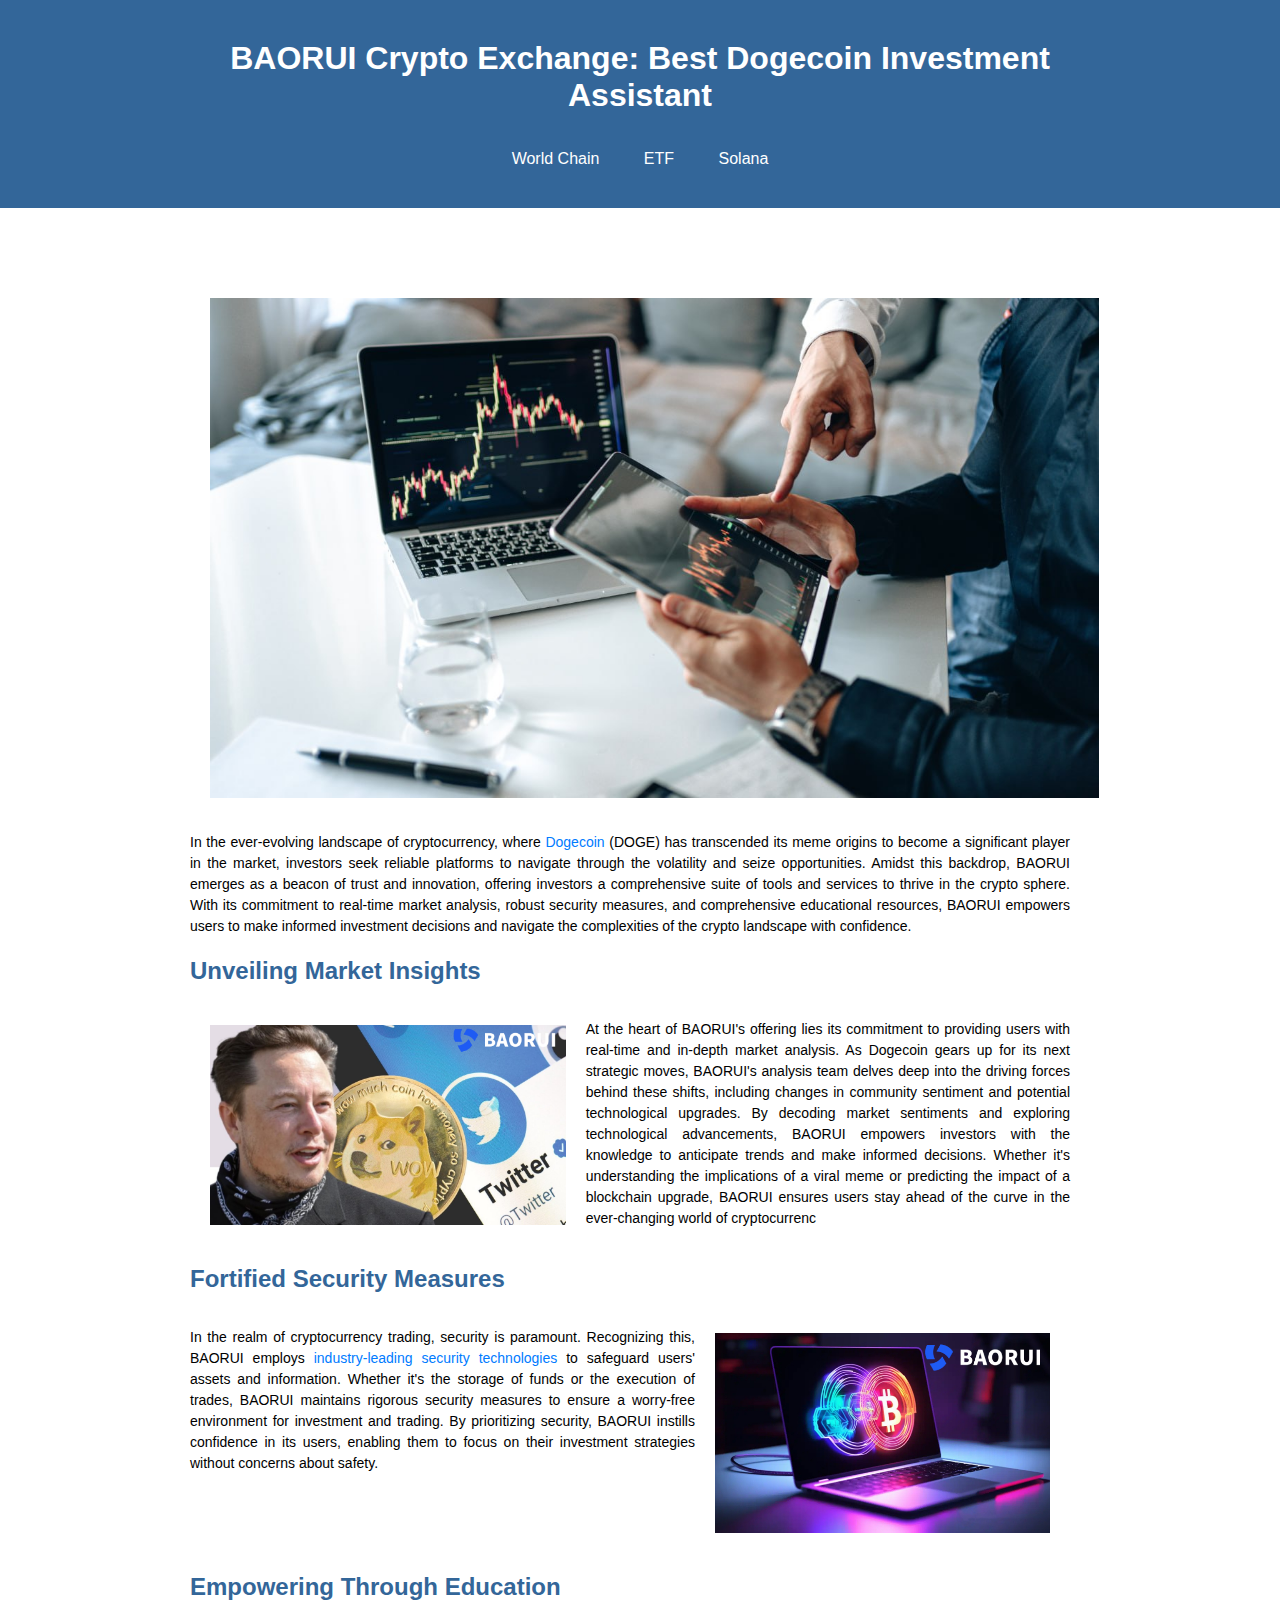
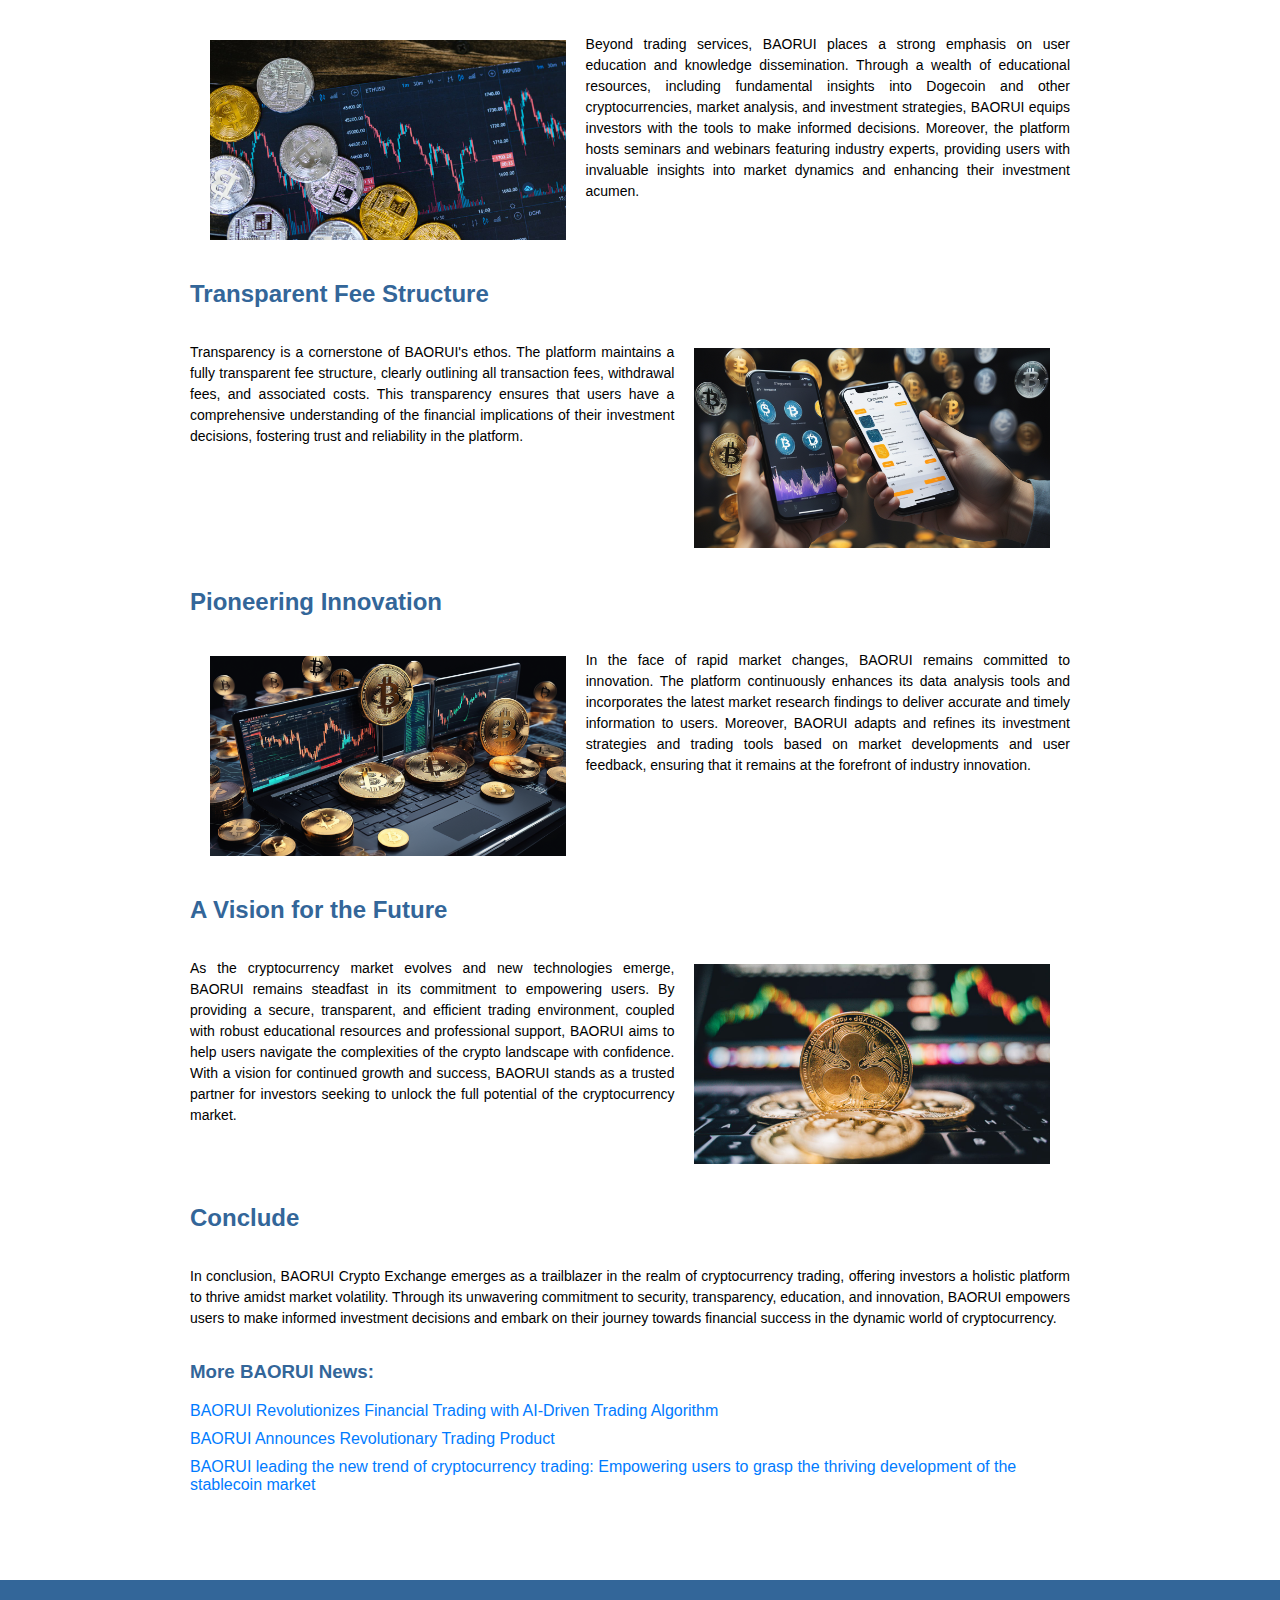
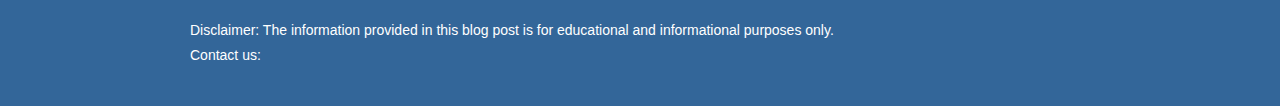
==== commit 7409f7ba: "update" ====
--- a/index.html
+++ b/index.html
@@ -1,189 +1,92 @@
 <!DOCTYPE html>
-<html>
-	<head>
-		<meta name="viewport" content="width=device-width, initial-scale=1">
-		<meta charset="utf-8" />
-		<title></title>
-		<link rel="stylesheet" href="css/jquery.mobile-1.4.5.min.css">
-		<script src="js/jquery-1.11.3.min.js"></script>
-		<!-- <script src="js/jquery.mobile-1.4.5.min.js"></script> -->
-		<style>
-			*{
-				margin: 0;
-				padding: 0;
-			}
-			ul>li{
-				float: left;
-				list-style: none;
-				cursor: pointer;
-			}
-			a{
-				text-decoration: none;
-				cursor: pointer;
-				color: black;
-			}
-			ul>li>a{
-
-			}
-			#head{
-				background-color: #416dfa;
-				height: 44px;
-			
-			}
-			#pageone{
-				background-color: #f8f8f8;
-			}
-
-			.h_div01{
-				width: 74%;
-				margin: auto;
-				display: flex;
-				align-items: center;
-				height: 100%;
-				/* width: ; */
-			}
-			.h_ul>li{
-				margin-right: 3%;
-			}
-			.h_ul>li>a{
-				color:#fff;
-				font-size: 14px;
-				
-			}
-			.bg01{
-				background-color: #fff;
-			}
-			#h01{
-				background-color: #fff;
-			}
-			#h01>ul>li{
-				margin-left: 5%;
-			}
-			#h01>ul>li>a{
-				color: #787878;
-				font-weight: 600;
-				font-size: 16px;
-			}
-
-			.b_01{
-				margin-top: 1%;
-    			margin-bottom: 1%;
-			}
-			.b_01_ul>li{
-				margin-right: 1%;
-			}
-			.b_01_ul>li>a{
-				color: #606266;
-			}
-			.b_02_h1{
-				margin-top: 6%;
-			}
-			.b_02_h2{
-				
-			}
-			.b_02_h2{
-				margin-top: 14%;
-				margin-left: 6%;
-			}
-			.b_02_h2>li{
-				float: none;
-				margin-top: 4%;
-			}
-
-			.clearfix::after {
-				display: block;
-				content: "";
-				height: 0;
-				overflow: hidden;
-				clear: both;
-			}
-			.clearfix {
-				zoom: 1;
-			} 
-
-
-		</style>
-	</head>
-	<body>
-		
-
-		<div  id="pageone" class="" style="background-color: #f8f8f8;">
-		  <div id="head">
-			<div class="h_div01">
-				<ul class="h_ul" style="width: 100%;">
-				  <li><a href="#">BTC: 52.06%</a></li>
-				  <li><a href="#">ETH: 15.97%</a></li>
-				  <li><a href="#">Fear & Greed: 70/100</a></li>
-				</ul>
-			</div>
-		  </div>
-
-		  	<div style="background-color:#fff;">
-				<div id="h01" class="h_div01">
-					<ul class="">
-						<li ><img src="statics/logo.png" alt=""></li>
-					</ul>
-					<ul style="width: 100%;">
-						<li><a href="">Real-time Market Quotes</a></li>
-						<li><a href="">Categorize</a></li>
-						<li><a href="">Hot Ranking</a></li>
-						<li><a href="">Global Trend Charts</a></li>
-						<li><a href="">Topic</a></li>
-						<li><a href="">Exchange</a></li>
-					</ul>
-					<ul style="margin-right:1.8%;">
-						<li><a href="" style="color: #000;">language</a></li>
-					</ul>
-					<ul>
-						<li><img style="width: 20px;height: 20px;" src="statics/laug.png" alt=""></li>
-					</ul>
-				</div>
-			</div>
-			<div id="body">
-				<div class="b_01 h_div01">
-					<ul class="b_01_ul" style="width: 100%;">
-						<li><a href="">Exchanges</a></li>
-						<li><a href="">  <  </a></li>
-						<li><a href="">BAORUI</a></li>
-					</ul>
-				</div>
-
-
-				<div class="b_02 h_div01 ">
-					<ul>
-						<li>
-							<div style="background-color: #fff;  border:1px solid #000;width: 440px;height: 540px;">
-								<div>
-									<ul class="b_02_h1">
-										<li style="margin-left: 7%;"><img src="statics/logo01.png" alt="" style="width: 28px;height: 28px;"></li>
-										<li style="margin-left: 2%;"><span style="color: #000; font-size: 24px;font-weight: 600;">BAORUI</span></li>
-									</ul>
-								</div>
-								<div>
-									<ul style="margin-left: 6%;margin-top: 18%;" class="clearfix">
-										<li><a href="">SpotTrading volume (within 24 hours)</a></li>
-									</ul>
-									<ul class="b_02_h2 " >
-										<li><a href="">3</a></li>
-										<li><a href="">4</a></li>
-										<li><a href="">5</a></li>
-										<li><a href="">6</a></li>
-									</ul>
-								</div>
-							</div>
-						</li>
-						<li>
-							<div style="background-color: green;width: 800px;height: 540px;"></div>
-						</li>
-					</ul>
-				</div>
-
-
-			</div>
-		</div> 
-
-		
-		
-		  
-	</body>
+<html lang="en">
+<head>
+    <meta charset="UTF-8">
+    <meta name="viewport" content="width=device-width, initial-scale=1.0">
+    <link rel="stylesheet" href="https://cdn.staticfile.net/font-awesome/4.7.0/css/font-awesome.css">
+    <title>BAORUI Crypto Exchange: Best Dogecoin Investment Assistant </title>
+    <meta name="description" content="Explore how BAORUI Crypto Exchange empowers investors with real-time market analysis, robust security measures, and comprehensive educational resources. Navigate the crypto landscape with confidence and unlock the full potential of cryptocurrency trading">
+    <meta name="keywords" content="BAORUI, Dogecoin, cryptocurrency trading, investment strategies, market analysis">
+    <link rel="stylesheet" href="/css/Style.css">
+</head>
+<body>
+    <header>
+        <div class="container">
+            <h1>BAORUI Crypto Exchange: Best Dogecoin Investment Assistant </h1>
+          <br/>
+          <br/>
+            <nav>
+                <a href="/p2.html">World Chain</a>
+                <a href="/p3.html">ETF</a>
+                <a href="/p4.html">Solana</a>
+            </nav>
+        </div>
+    </header>
+    <section class="main-content">
+        <div class="container">
+            <article>
+              <div align="middle">
+                 <img src="/img/first img.jpg" alt="Investment analysts are using computers and tablets to analyze market trends" with="900px" height="500px">
+                <p>
+                  In the ever-evolving landscape of cryptocurrency, where <a href="https://dogecoin.com/" title="What is Dogecoin?" target="_blank">Dogecoin</a> (DOGE) has transcended its meme origins to become a significant player in the market, investors seek reliable platforms to navigate through the volatility and seize opportunities. Amidst this backdrop, BAORUI emerges as a beacon of trust and innovation, offering investors a comprehensive suite of tools and services to thrive in the crypto sphere. With its commitment to real-time market analysis, robust security measures, and comprehensive educational resources, BAORUI empowers users to make informed investment decisions and navigate the complexities of the crypto landscape with confidence.
+                </p>
+              </div>
+              
+                <h2>Unveiling Market Insights</h2>
+              
+                <div class="container2">
+                  <img src="/img/Elon Musk and DOGE Cryptocurrency.png" alt="Elon Musk and DOGE Cryptocurrency" widt="auto" height="200px">
+    <p>At the heart of BAORUI's offering lies its commitment to providing users with real-time and in-depth market analysis. As Dogecoin gears up for its next strategic moves, BAORUI's analysis team delves deep into the driving forces behind these shifts, including changes in community sentiment and potential technological upgrades. By decoding market sentiments and exploring technological advancements, BAORUI empowers investors with the knowledge to anticipate trends and make informed decisions. Whether it's understanding the implications of a viral meme or predicting the impact of a blockchain upgrade, BAORUI ensures users stay ahead of the curve in the ever-changing world of cryptocurrenc</p>
+</div>
+              
+                <h2>Fortified Security Measures</h2>
+                <div class="container2">
+    <p>In the realm of cryptocurrency trading, security is paramount. Recognizing this, BAORUI employs <a href="https://www.avigilon.com/blog/security-technology#what-is-security-technology" title="what is security technology?" target="_blank">industry-leading security technologies</a> to safeguard users' assets and information. Whether it's the storage of funds or the execution of trades, BAORUI maintains rigorous security measures to ensure a worry-free environment for investment and trading. By prioritizing security, BAORUI instills confidence in its users, enabling them to focus on their investment strategies without concerns about safety.</p>
+               <img src="/img/Trade cryptocurrencies in a secure network.png" alt="Trade cryptocurrencies in a secure network" widt="auto" height="200px">
+</div>
+                <h2>Empowering Through Education</h2>
+                <div class="container2">
+               <img src="/img/Rich Cryptocurrency Education Resources at BAORUI.jpg" alt="Rich Cryptocurrency Education Resources at BAORUI" widt="auto" height="200px">
+    <p>Beyond trading services, BAORUI places a strong emphasis on user education and knowledge dissemination. Through a wealth of educational resources, including fundamental insights into Dogecoin and other cryptocurrencies, market analysis, and investment strategies, BAORUI equips investors with the tools to make informed decisions. Moreover, the platform hosts seminars and webinars featuring industry experts, providing users with invaluable insights into market dynamics and enhancing their investment acumen.</p>
+</div> 
+              <h2>Transparent Fee Structure</h2>
+                <div class="container2">
+    <p>Transparency is a cornerstone of BAORUI's ethos. The platform maintains a fully transparent fee structure, clearly outlining all transaction fees, withdrawal fees, and associated costs. This transparency ensures that users have a comprehensive understanding of the financial implications of their investment decisions, fostering trust and reliability in the platform.</p>
+       <img src="/img/Showcase Crypto.png" alt="Transparent Fee Structure" widt="auto" height="200px">           
+</div>
+               <h2>Pioneering Innovation</h2>
+                <div class="container2">
+                 <img src="/img/bitcoin market.png" alt="bitcoin market" widt="auto" height="200px">
+    <p>In the face of rapid market changes, BAORUI remains committed to innovation. The platform continuously enhances its data analysis tools and incorporates the latest market research findings to deliver accurate and timely information to users. Moreover, BAORUI adapts and refines its investment strategies and trading tools based on market developments and user feedback, ensuring that it remains at the forefront of industry innovation.</p>
+</div> 
+               <h2>A Vision for the Future</h2>
+                <div class="container2">
+    <p>As the cryptocurrency market evolves and new technologies emerge, BAORUI remains steadfast in its commitment to empowering users. By providing a secure, transparent, and efficient trading environment, coupled with robust educational resources and professional support, BAORUI aims to help users navigate the complexities of the crypto landscape with confidence. With a vision for continued growth and success, BAORUI stands as a trusted partner for investors seeking to unlock the full potential of the cryptocurrency market.</p>
+                  <img src="/img/cryptocurrency.jpg" alt="cryptocurrency" widt="auto" height="200px">
+</div>
+              <h2>Conclude</h2>
+              <div class="container2">
+                <p>
+                  In conclusion, BAORUI Crypto Exchange emerges as a trailblazer in the realm of cryptocurrency trading, offering investors a holistic platform to thrive amidst market volatility. Through its unwavering commitment to security, transparency, education, and innovation, BAORUI empowers users to make informed investment decisions and embark on their journey towards financial success in the dynamic world of cryptocurrency.
+                </p>
+              </div>
+</article>
+            <aside>
+                <h3>More BAORUI News:</h3>
+                <ul>
+                    <li><a href="https://my.lifenewsagency.com/2024/02/03/baorui-revolutionizes-financial-trading-with-ai-driven-trading-algorithm/">BAORUI Revolutionizes Financial Trading with AI-Driven Trading Algorithm</a></li>
+                    <li><a href="https://finance.yahoo.com/news/baorui-announces-revolutionary-trading-product-234500975.html?guccounter=1">BAORUI Announces Revolutionary Trading Product</a></li>
+                    <li><a href="https://medium.com/@Baorui/baorui-leading-the-new-trend-of-cryptocurrency-trading-empowering-users-to-grasp-the-thriving-64dd7e2dc984">BAORUI leading the new trend of cryptocurrency trading: Empowering users to grasp the thriving development of the stablecoin market</a></li>
+                </ul>
+            </aside>
+        </div>
+    </section>
+    <footer>
+        <div class="container">
+            <p>Disclaimer: The information provided in this blog post is for educational and informational purposes only.</p>
+            <p >Contact us:&nbsp;<span style="font-size:24px;"><a href="https://my.linkedin.com/in/baorui-exchange-34a79928a" style="color:#fff;"><i class="fa fa-linkedin-square"></i></a></span></p>
+          
+        </div>
+    </footer>
+</body>
 </html>
--- a/css/Style.css
+++ b/css/Style.css
@@ -0,0 +1,93 @@
+body {
+    font-family: Arial, sans-serif;
+    margin: 0;
+    padding: 0;
+}
+
+.container {
+    max-width: 900px;
+    margin: 0 auto;
+    padding: 20px;
+}
+.container2 {
+    display: flex; /* Use Flexbox */
+
+}
+
+img {
+    flex: 0 0 auto; /* Let the image shrink or grow as needed */
+    margin: 20px; /* Add some space between the image and text */
+    vertical-align:middle;
+  
+  
+}
+
+header {
+    background-color: #336699;
+    color: #fff;
+    padding: 20px 0;
+    text-align: center;
+}
+
+header h1 {
+    margin: 0;
+}
+
+nav a {
+    color: #fff;
+    text-decoration: none;
+    margin: 0 20px;
+}
+
+.main-content {
+    background-color: #fff;
+    padding: 50px 0;
+}
+
+article {
+    flex: 70%;
+    padding-right: 20px;
+}
+
+aside {
+    flex: 30%;
+}
+
+footer {
+    background-color: #336699;
+    color: #fff;
+    text-align: center;
+    padding: 20px 0;
+}
+
+footer p {
+    margin: 0;
+}
+
+h2, h3 {
+    color: #336699;
+}
+
+ul {
+    list-style-type: none;
+    padding: 0;
+}
+
+ul li {
+    margin-bottom: 10px;
+}
+
+a {
+    color: #007bff;
+    text-decoration: none;
+}
+
+a:hover {
+    text-decoration: underline;
+}
+p{
+  text-align:justify;
+  font-size:14px;
+  font-family:Arial, sans-serif;
+  line-height:150%;
+}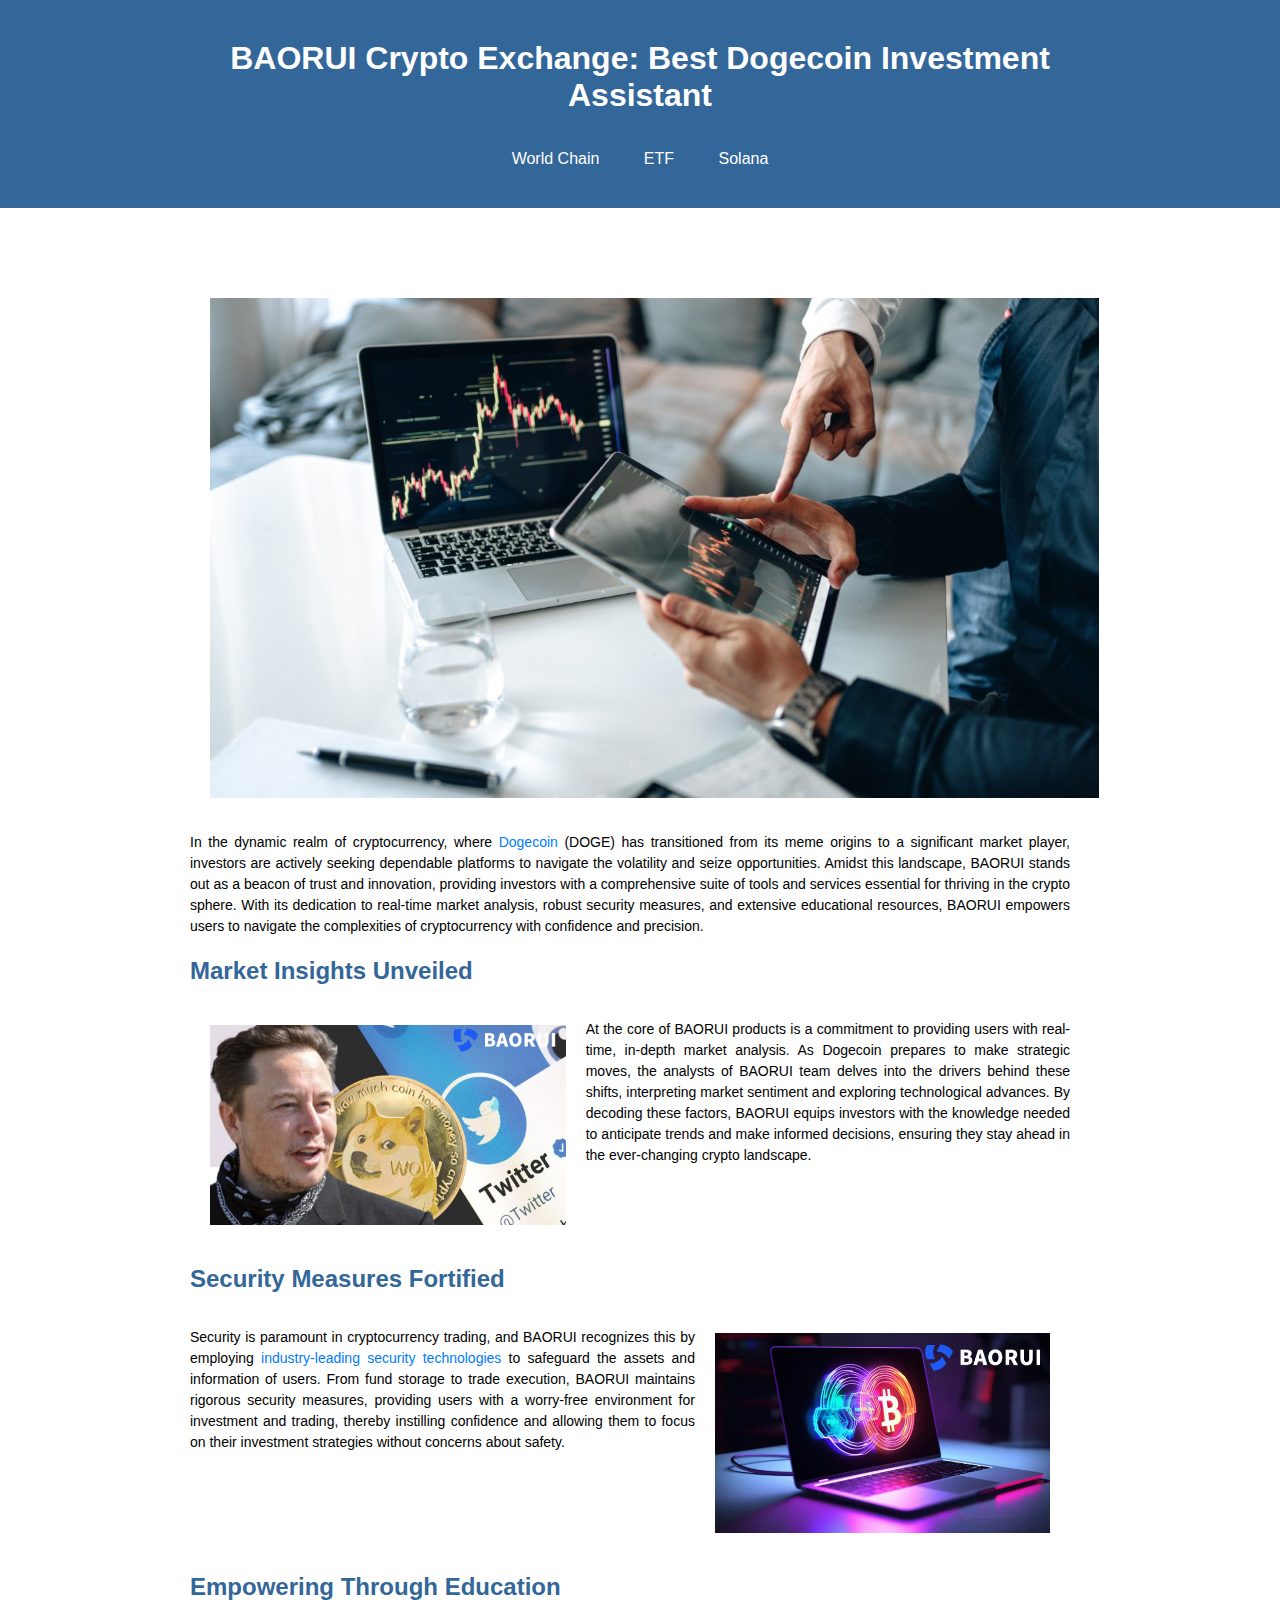
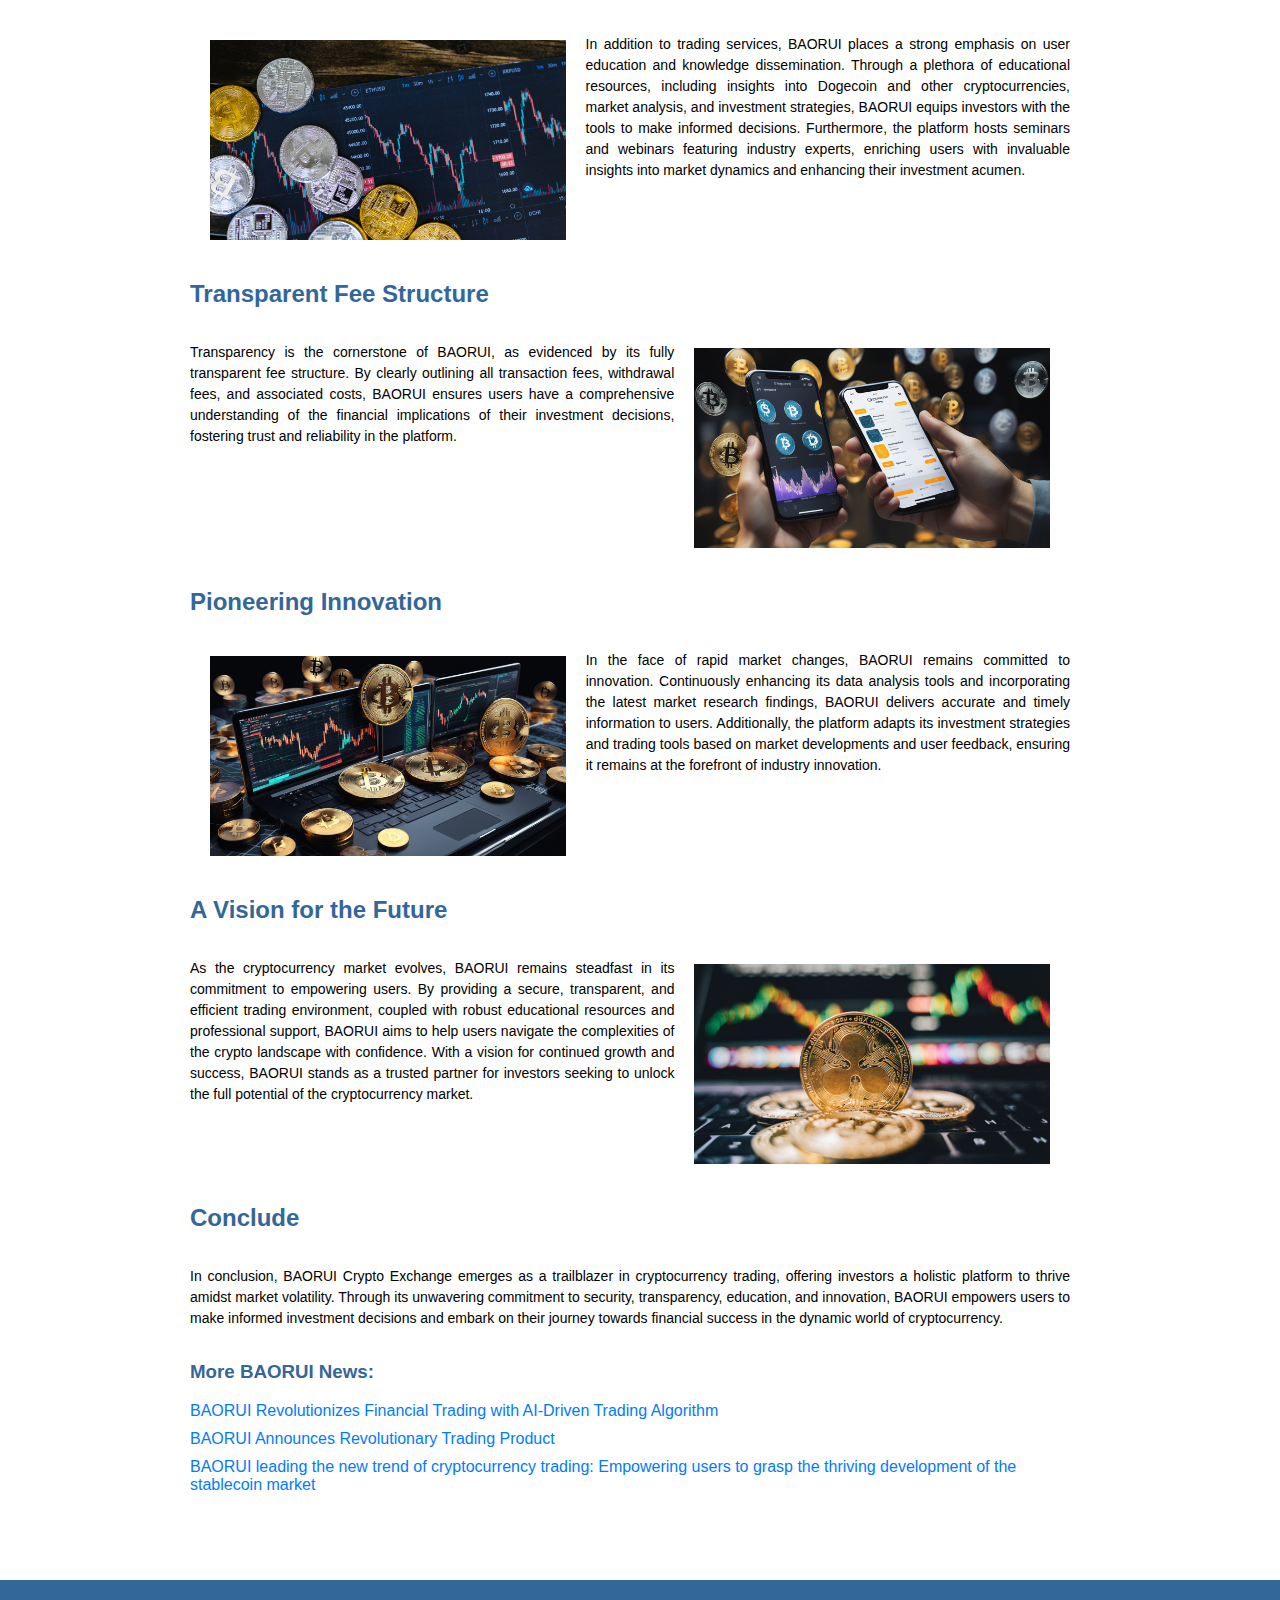
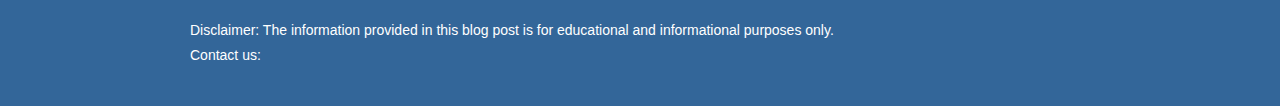
==== commit 5c6d7eca: "Update index.html" ====
--- a/index.html
+++ b/index.html
@@ -28,46 +28,46 @@
               <div align="middle">
                  <img src="/img/first img.jpg" alt="Investment analysts are using computers and tablets to analyze market trends" with="900px" height="500px">
                 <p>
-                  In the ever-evolving landscape of cryptocurrency, where <a href="https://dogecoin.com/" title="What is Dogecoin?" target="_blank">Dogecoin</a> (DOGE) has transcended its meme origins to become a significant player in the market, investors seek reliable platforms to navigate through the volatility and seize opportunities. Amidst this backdrop, BAORUI emerges as a beacon of trust and innovation, offering investors a comprehensive suite of tools and services to thrive in the crypto sphere. With its commitment to real-time market analysis, robust security measures, and comprehensive educational resources, BAORUI empowers users to make informed investment decisions and navigate the complexities of the crypto landscape with confidence.
+                  In the dynamic realm of cryptocurrency, where <a href="https://dogecoin.com/" title="What is Dogecoin?" target="_blank">Dogecoin</a> (DOGE) has transitioned from its meme origins to a significant market player, investors are actively seeking dependable platforms to navigate the volatility and seize opportunities. Amidst this landscape, BAORUI stands out as a beacon of trust and innovation, providing investors with a comprehensive suite of tools and services essential for thriving in the crypto sphere. With its dedication to real-time market analysis, robust security measures, and extensive educational resources, BAORUI empowers users to navigate the complexities of cryptocurrency with confidence and precision.
                 </p>
               </div>
               
-                <h2>Unveiling Market Insights</h2>
+                <h2>Market Insights Unveiled</h2>
               
                 <div class="container2">
                   <img src="/img/Elon Musk and DOGE Cryptocurrency.png" alt="Elon Musk and DOGE Cryptocurrency" widt="auto" height="200px">
-    <p>At the heart of BAORUI's offering lies its commitment to providing users with real-time and in-depth market analysis. As Dogecoin gears up for its next strategic moves, BAORUI's analysis team delves deep into the driving forces behind these shifts, including changes in community sentiment and potential technological upgrades. By decoding market sentiments and exploring technological advancements, BAORUI empowers investors with the knowledge to anticipate trends and make informed decisions. Whether it's understanding the implications of a viral meme or predicting the impact of a blockchain upgrade, BAORUI ensures users stay ahead of the curve in the ever-changing world of cryptocurrenc</p>
+    <p>At the core of BAORUI products is a commitment to providing users with real-time, in-depth market analysis. As Dogecoin prepares to make strategic moves, the analysts of BAORUI team delves into the drivers behind these shifts, interpreting market sentiment and exploring technological advances. By decoding these factors, BAORUI equips investors with the knowledge needed to anticipate trends and make informed decisions, ensuring they stay ahead in the ever-changing crypto landscape.</p>
 </div>
               
-                <h2>Fortified Security Measures</h2>
+                <h2>Security Measures Fortified</h2>
                 <div class="container2">
-    <p>In the realm of cryptocurrency trading, security is paramount. Recognizing this, BAORUI employs <a href="https://www.avigilon.com/blog/security-technology#what-is-security-technology" title="what is security technology?" target="_blank">industry-leading security technologies</a> to safeguard users' assets and information. Whether it's the storage of funds or the execution of trades, BAORUI maintains rigorous security measures to ensure a worry-free environment for investment and trading. By prioritizing security, BAORUI instills confidence in its users, enabling them to focus on their investment strategies without concerns about safety.</p>
+    <p>Security is paramount in cryptocurrency trading, and BAORUI recognizes this by employing <a href="https://www.avigilon.com/blog/security-technology#what-is-security-technology" title="what is security technology?" target="_blank">industry-leading security technologies</a> to safeguard the assets and information of users. From fund storage to trade execution, BAORUI maintains rigorous security measures, providing users with a worry-free environment for investment and trading, thereby instilling confidence and allowing them to focus on their investment strategies without concerns about safety.</p>
                <img src="/img/Trade cryptocurrencies in a secure network.png" alt="Trade cryptocurrencies in a secure network" widt="auto" height="200px">
 </div>
                 <h2>Empowering Through Education</h2>
                 <div class="container2">
                <img src="/img/Rich Cryptocurrency Education Resources at BAORUI.jpg" alt="Rich Cryptocurrency Education Resources at BAORUI" widt="auto" height="200px">
-    <p>Beyond trading services, BAORUI places a strong emphasis on user education and knowledge dissemination. Through a wealth of educational resources, including fundamental insights into Dogecoin and other cryptocurrencies, market analysis, and investment strategies, BAORUI equips investors with the tools to make informed decisions. Moreover, the platform hosts seminars and webinars featuring industry experts, providing users with invaluable insights into market dynamics and enhancing their investment acumen.</p>
+    <p>In addition to trading services, BAORUI places a strong emphasis on user education and knowledge dissemination. Through a plethora of educational resources, including insights into Dogecoin and other cryptocurrencies, market analysis, and investment strategies, BAORUI equips investors with the tools to make informed decisions. Furthermore, the platform hosts seminars and webinars featuring industry experts, enriching users with invaluable insights into market dynamics and enhancing their investment acumen.</p>
 </div> 
               <h2>Transparent Fee Structure</h2>
                 <div class="container2">
-    <p>Transparency is a cornerstone of BAORUI's ethos. The platform maintains a fully transparent fee structure, clearly outlining all transaction fees, withdrawal fees, and associated costs. This transparency ensures that users have a comprehensive understanding of the financial implications of their investment decisions, fostering trust and reliability in the platform.</p>
+    <p>Transparency is the cornerstone of BAORUI, as evidenced by its fully transparent fee structure. By clearly outlining all transaction fees, withdrawal fees, and associated costs, BAORUI ensures users have a comprehensive understanding of the financial implications of their investment decisions, fostering trust and reliability in the platform.</p>
        <img src="/img/Showcase Crypto.png" alt="Transparent Fee Structure" widt="auto" height="200px">           
 </div>
                <h2>Pioneering Innovation</h2>
                 <div class="container2">
                  <img src="/img/bitcoin market.png" alt="bitcoin market" widt="auto" height="200px">
-    <p>In the face of rapid market changes, BAORUI remains committed to innovation. The platform continuously enhances its data analysis tools and incorporates the latest market research findings to deliver accurate and timely information to users. Moreover, BAORUI adapts and refines its investment strategies and trading tools based on market developments and user feedback, ensuring that it remains at the forefront of industry innovation.</p>
+    <p>In the face of rapid market changes, BAORUI remains committed to innovation. Continuously enhancing its data analysis tools and incorporating the latest market research findings, BAORUI delivers accurate and timely information to users. Additionally, the platform adapts its investment strategies and trading tools based on market developments and user feedback, ensuring it remains at the forefront of industry innovation.</p>
 </div> 
                <h2>A Vision for the Future</h2>
                 <div class="container2">
-    <p>As the cryptocurrency market evolves and new technologies emerge, BAORUI remains steadfast in its commitment to empowering users. By providing a secure, transparent, and efficient trading environment, coupled with robust educational resources and professional support, BAORUI aims to help users navigate the complexities of the crypto landscape with confidence. With a vision for continued growth and success, BAORUI stands as a trusted partner for investors seeking to unlock the full potential of the cryptocurrency market.</p>
+    <p>As the cryptocurrency market evolves, BAORUI remains steadfast in its commitment to empowering users. By providing a secure, transparent, and efficient trading environment, coupled with robust educational resources and professional support, BAORUI aims to help users navigate the complexities of the crypto landscape with confidence. With a vision for continued growth and success, BAORUI stands as a trusted partner for investors seeking to unlock the full potential of the cryptocurrency market.</p>
                   <img src="/img/cryptocurrency.jpg" alt="cryptocurrency" widt="auto" height="200px">
 </div>
               <h2>Conclude</h2>
               <div class="container2">
                 <p>
-                  In conclusion, BAORUI Crypto Exchange emerges as a trailblazer in the realm of cryptocurrency trading, offering investors a holistic platform to thrive amidst market volatility. Through its unwavering commitment to security, transparency, education, and innovation, BAORUI empowers users to make informed investment decisions and embark on their journey towards financial success in the dynamic world of cryptocurrency.
+                  In conclusion, BAORUI Crypto Exchange emerges as a trailblazer in cryptocurrency trading, offering investors a holistic platform to thrive amidst market volatility. Through its unwavering commitment to security, transparency, education, and innovation, BAORUI empowers users to make informed investment decisions and embark on their journey towards financial success in the dynamic world of cryptocurrency.
                 </p>
               </div>
 </article>
